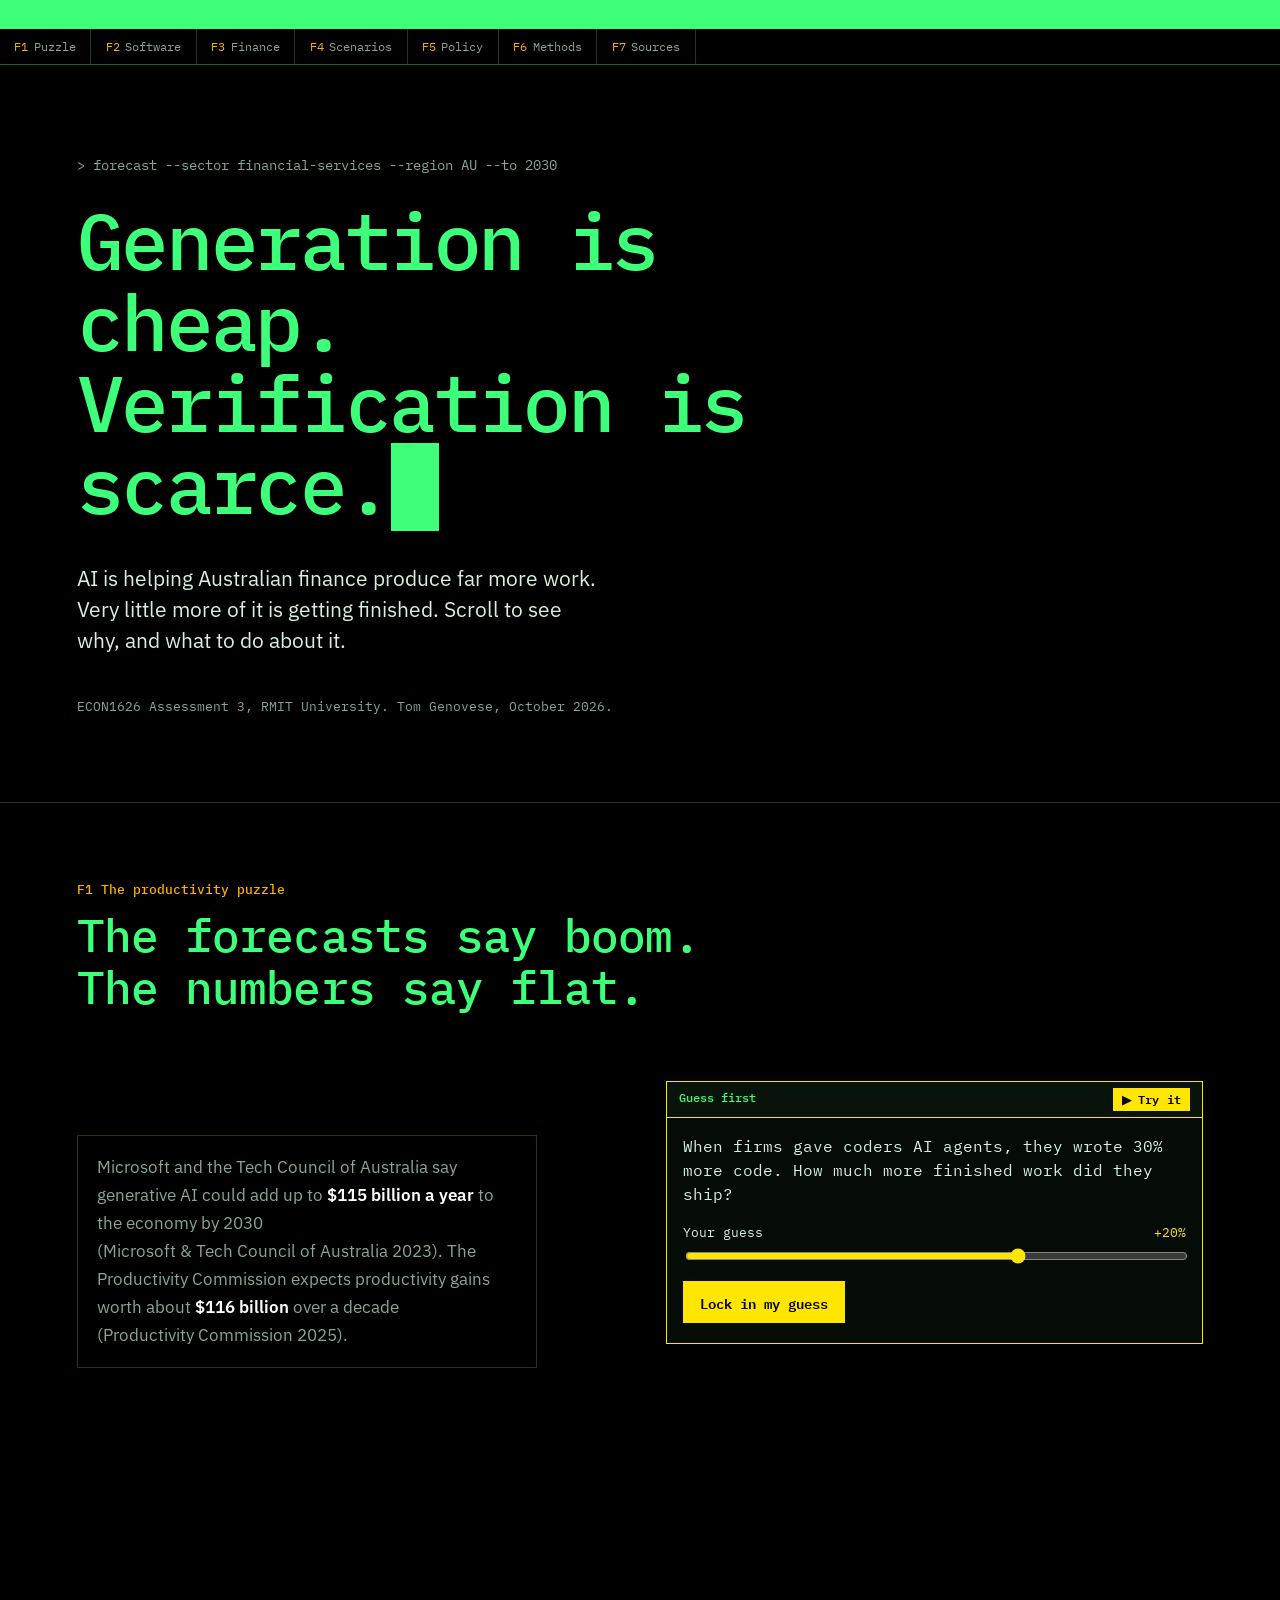
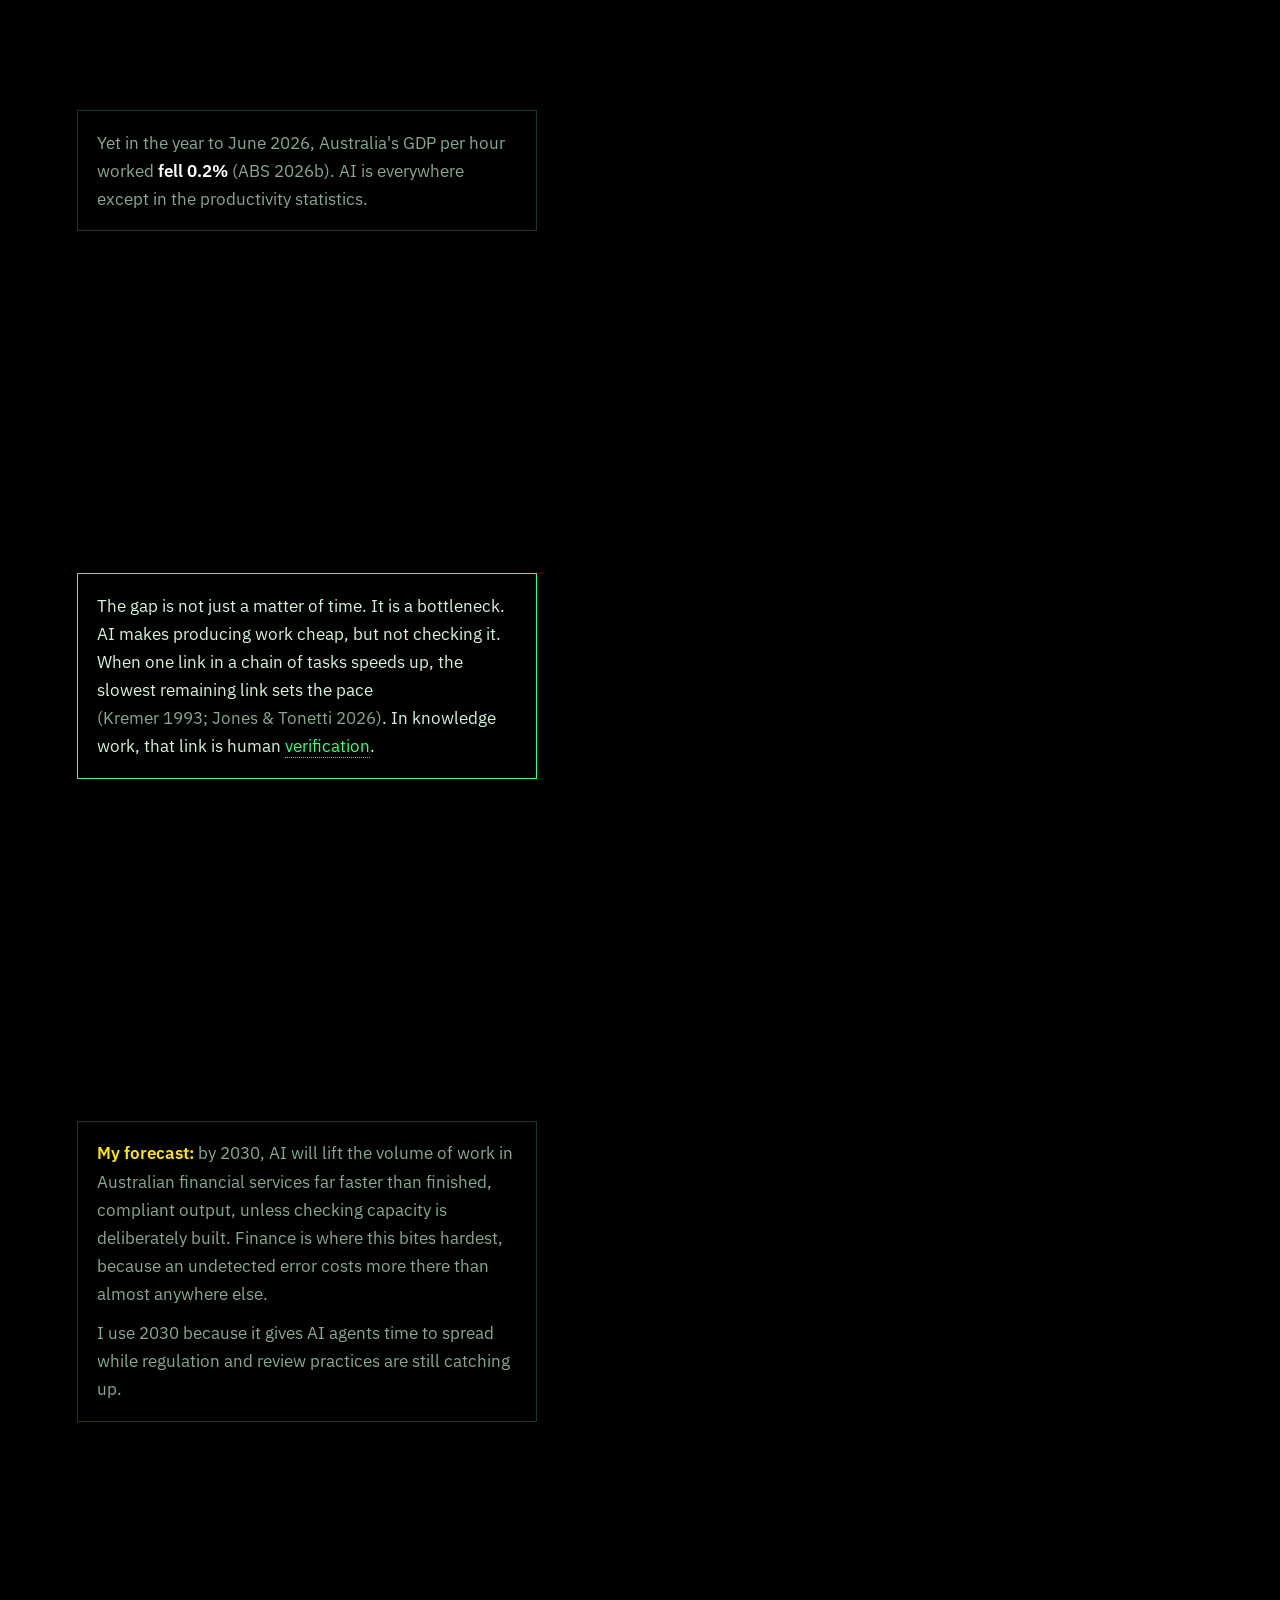
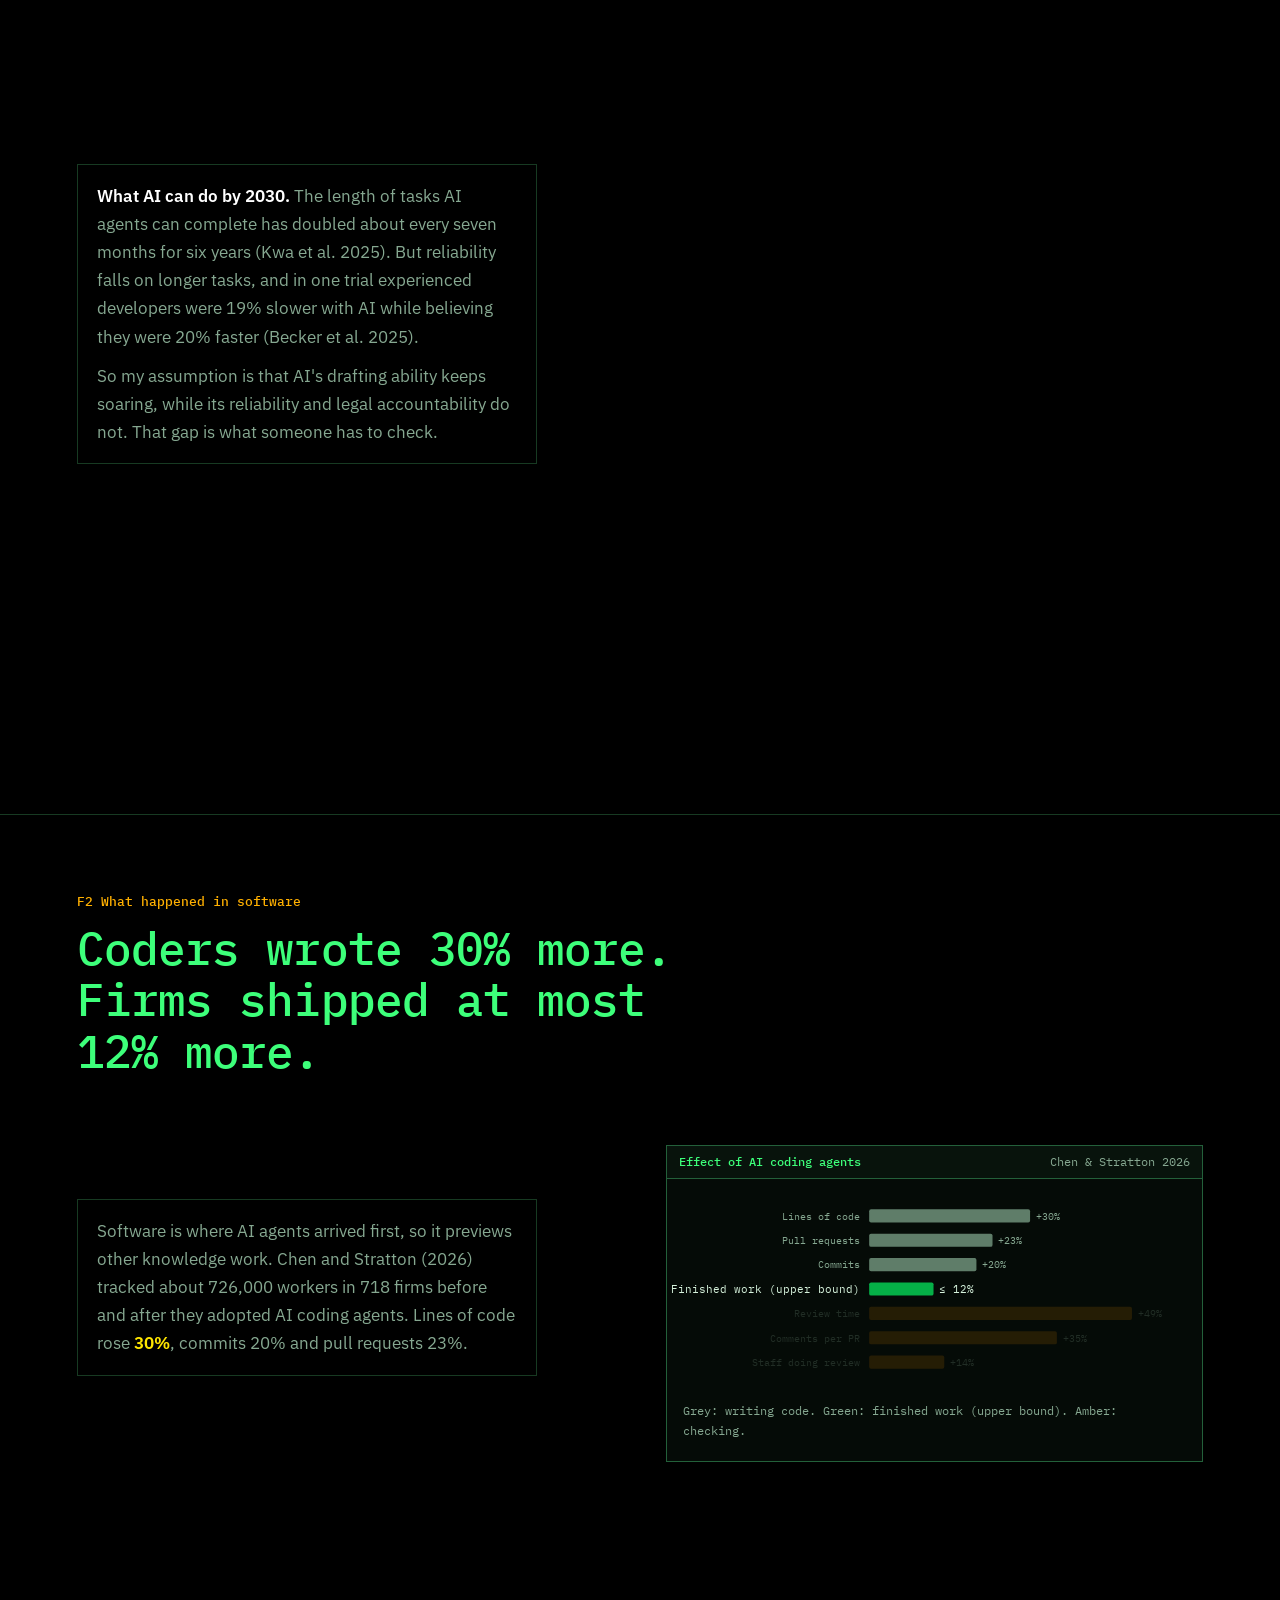
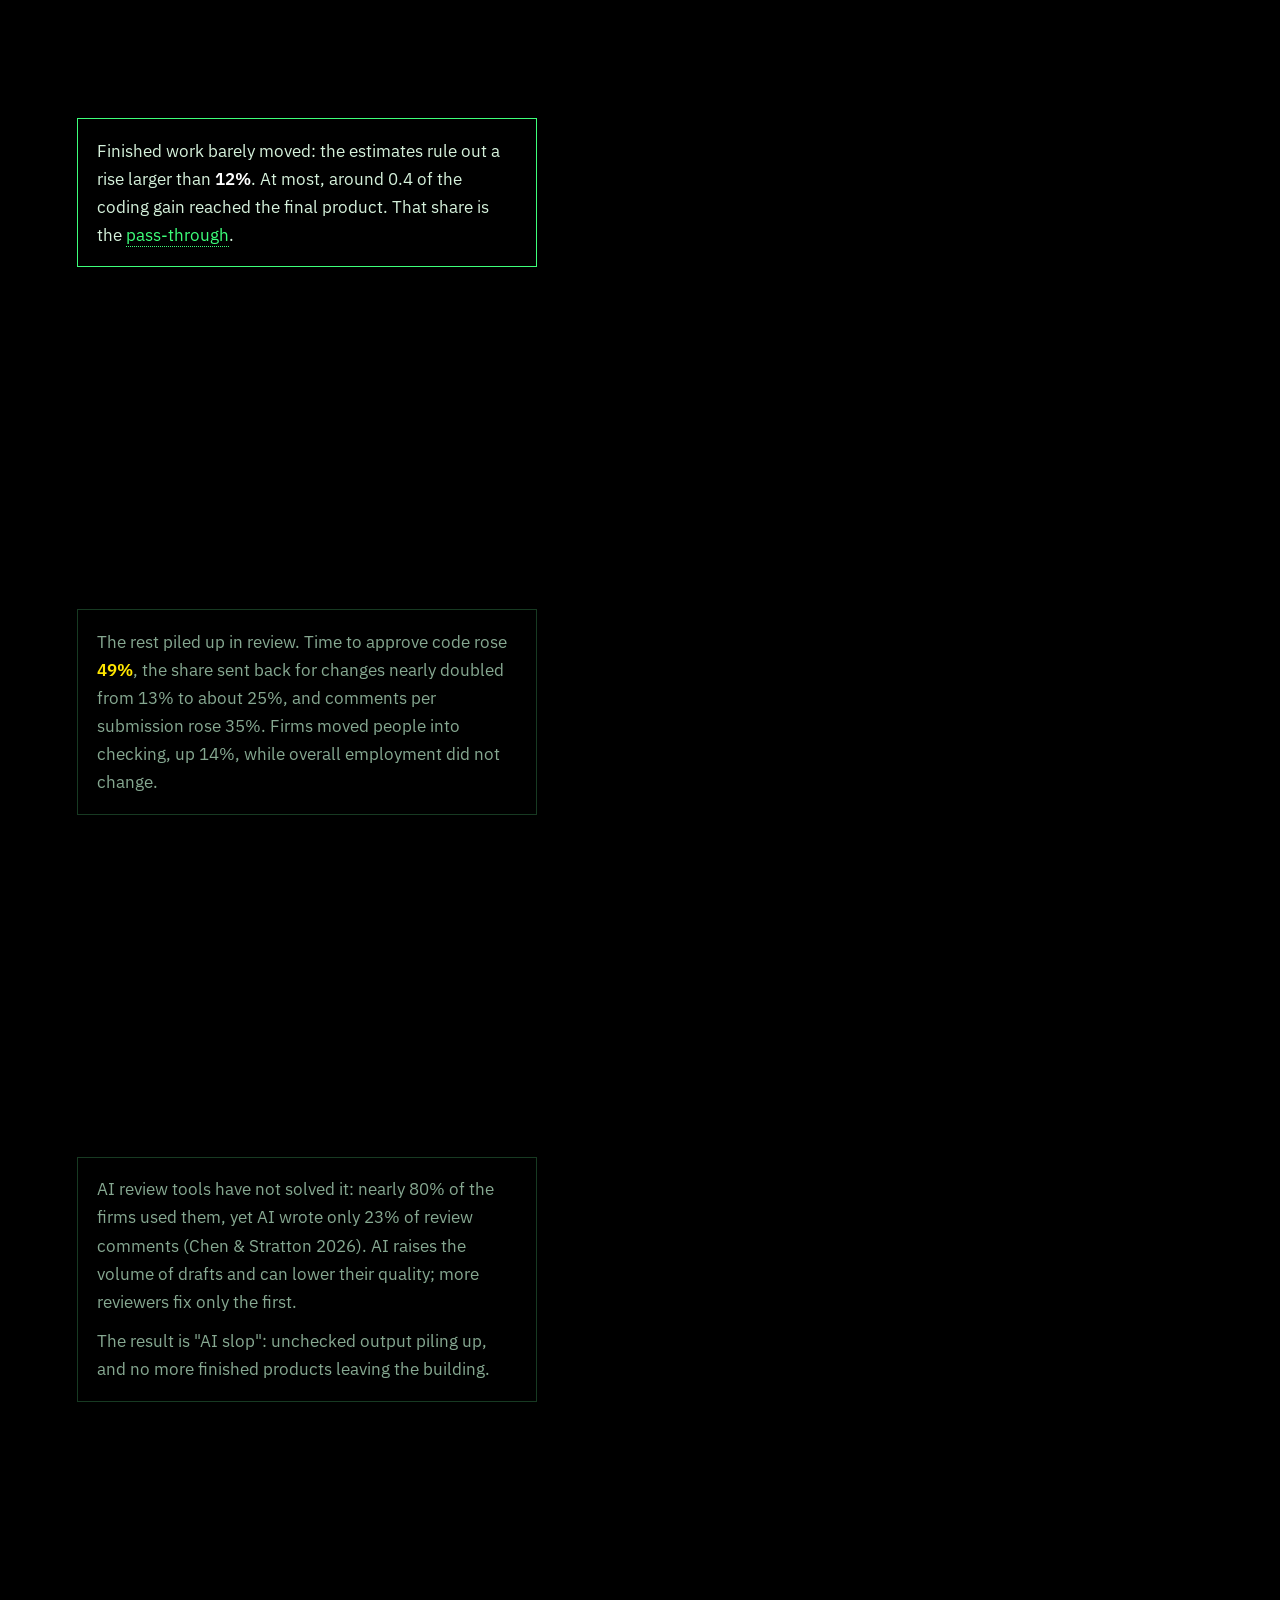
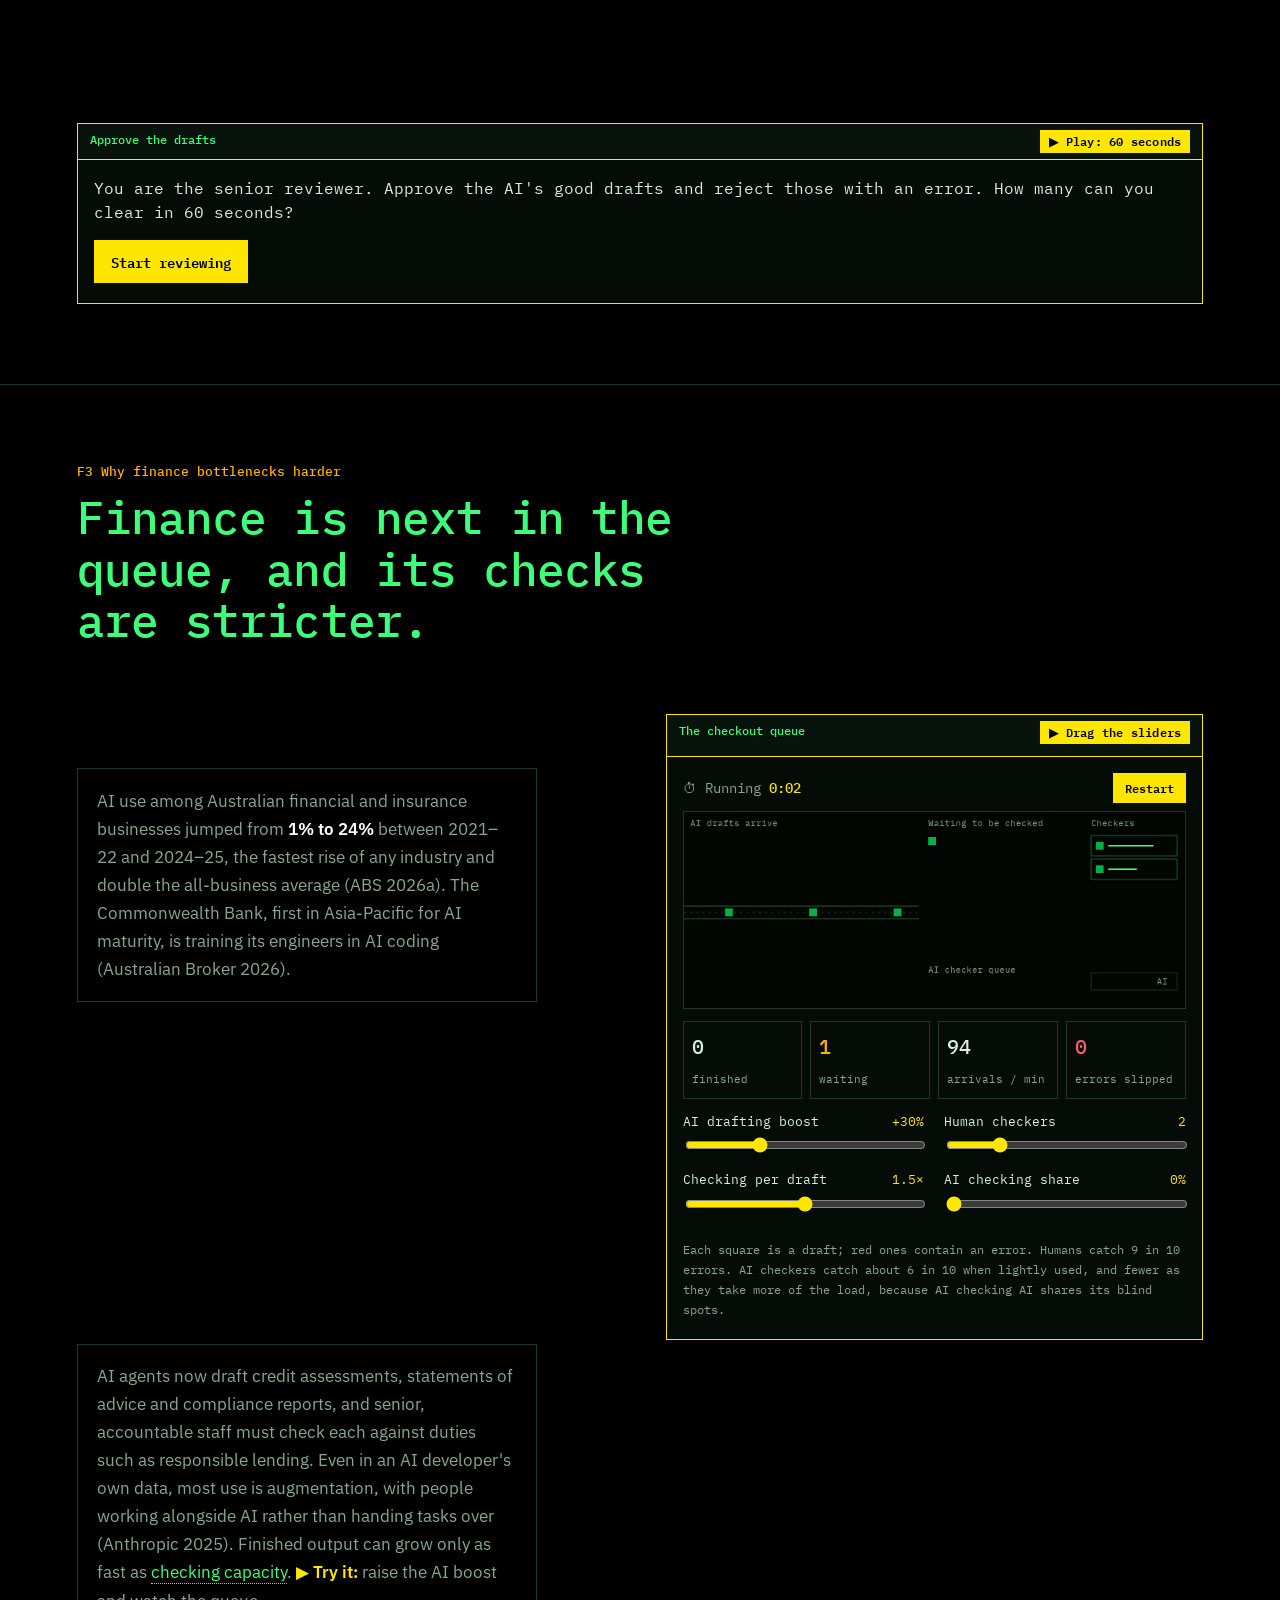
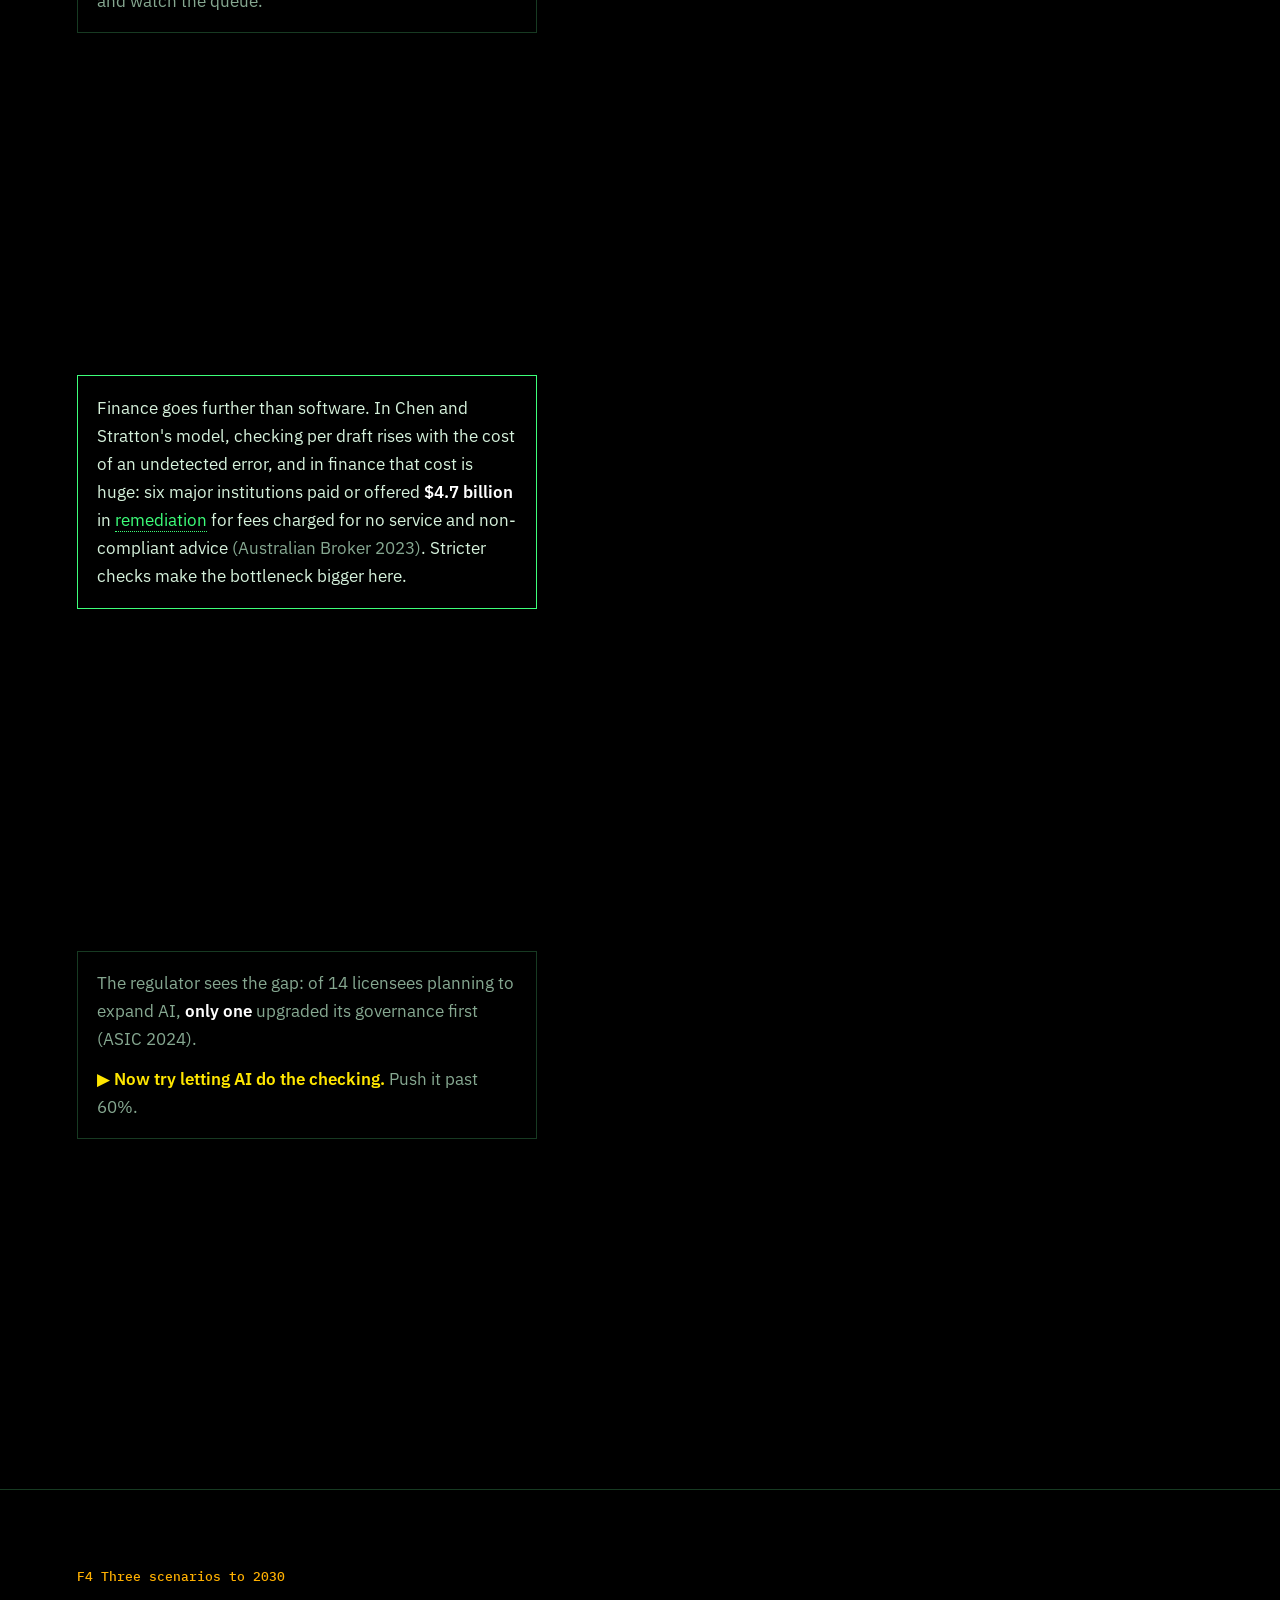
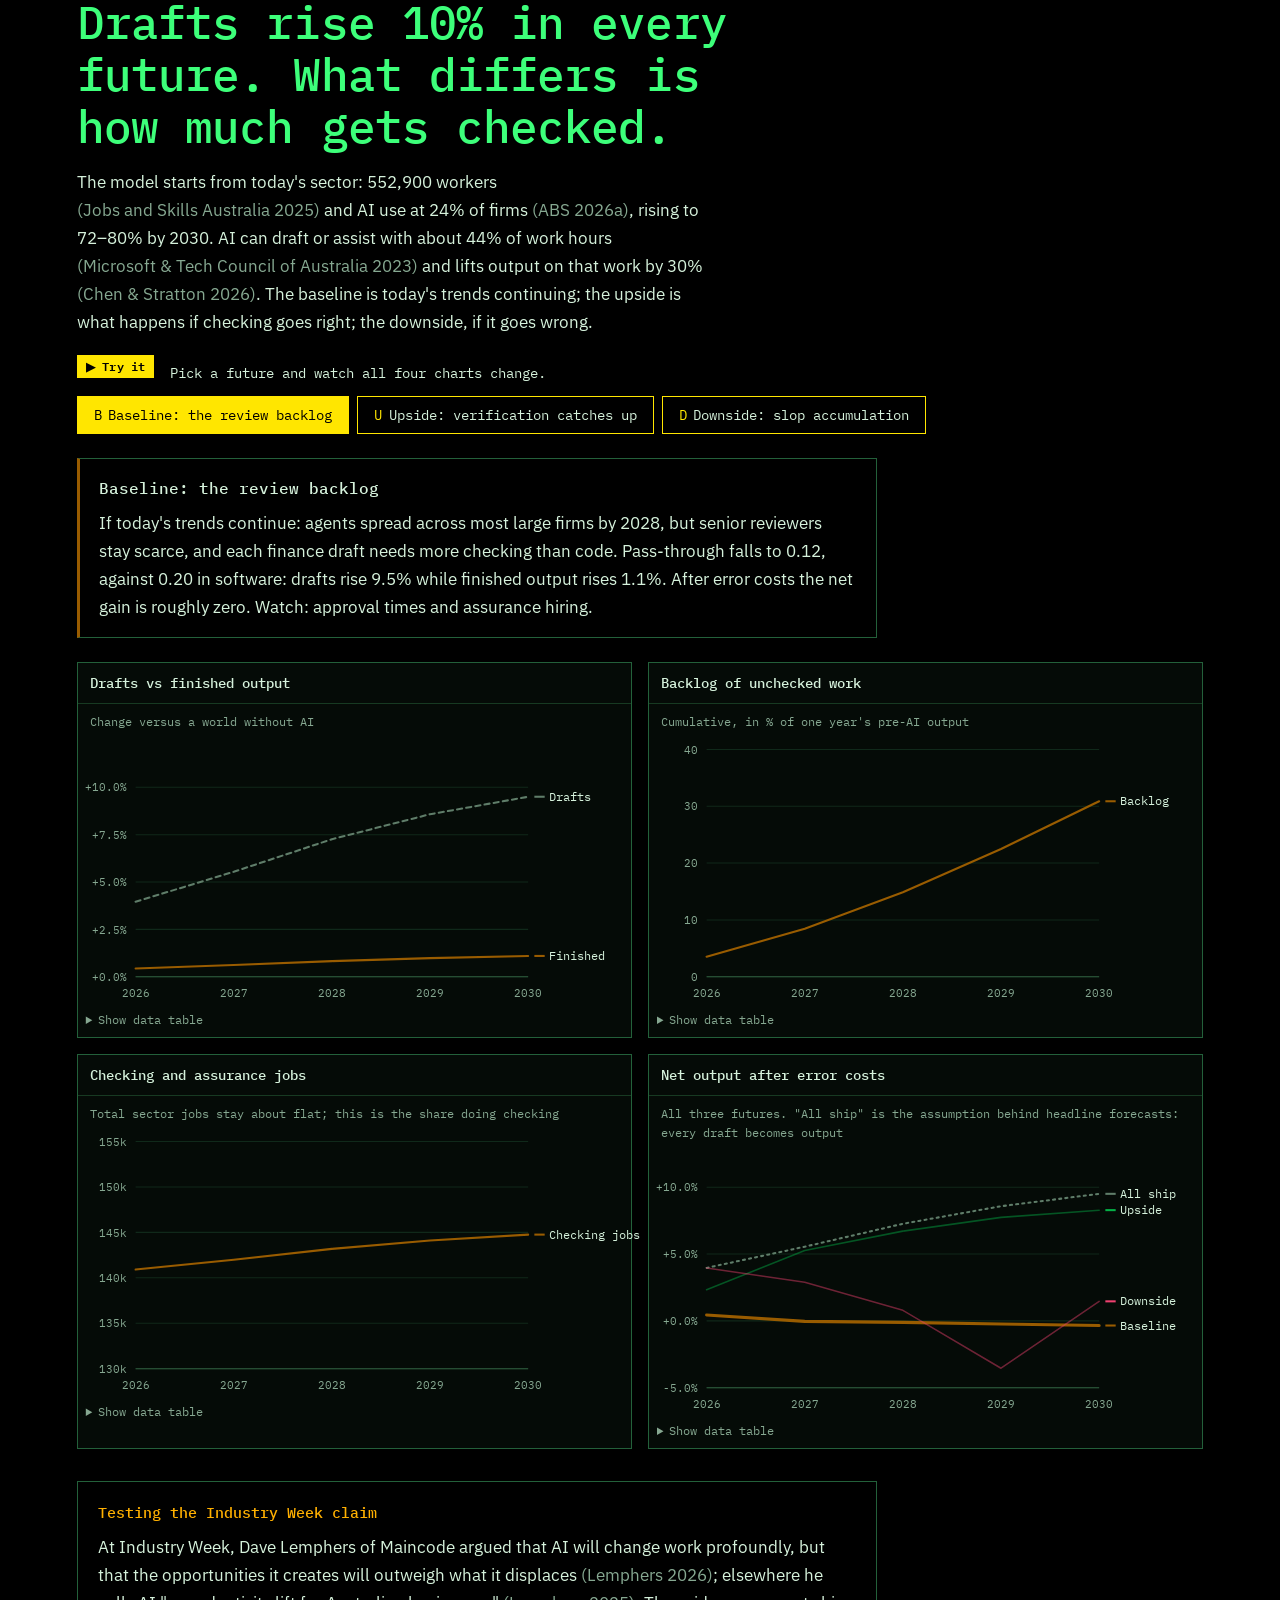
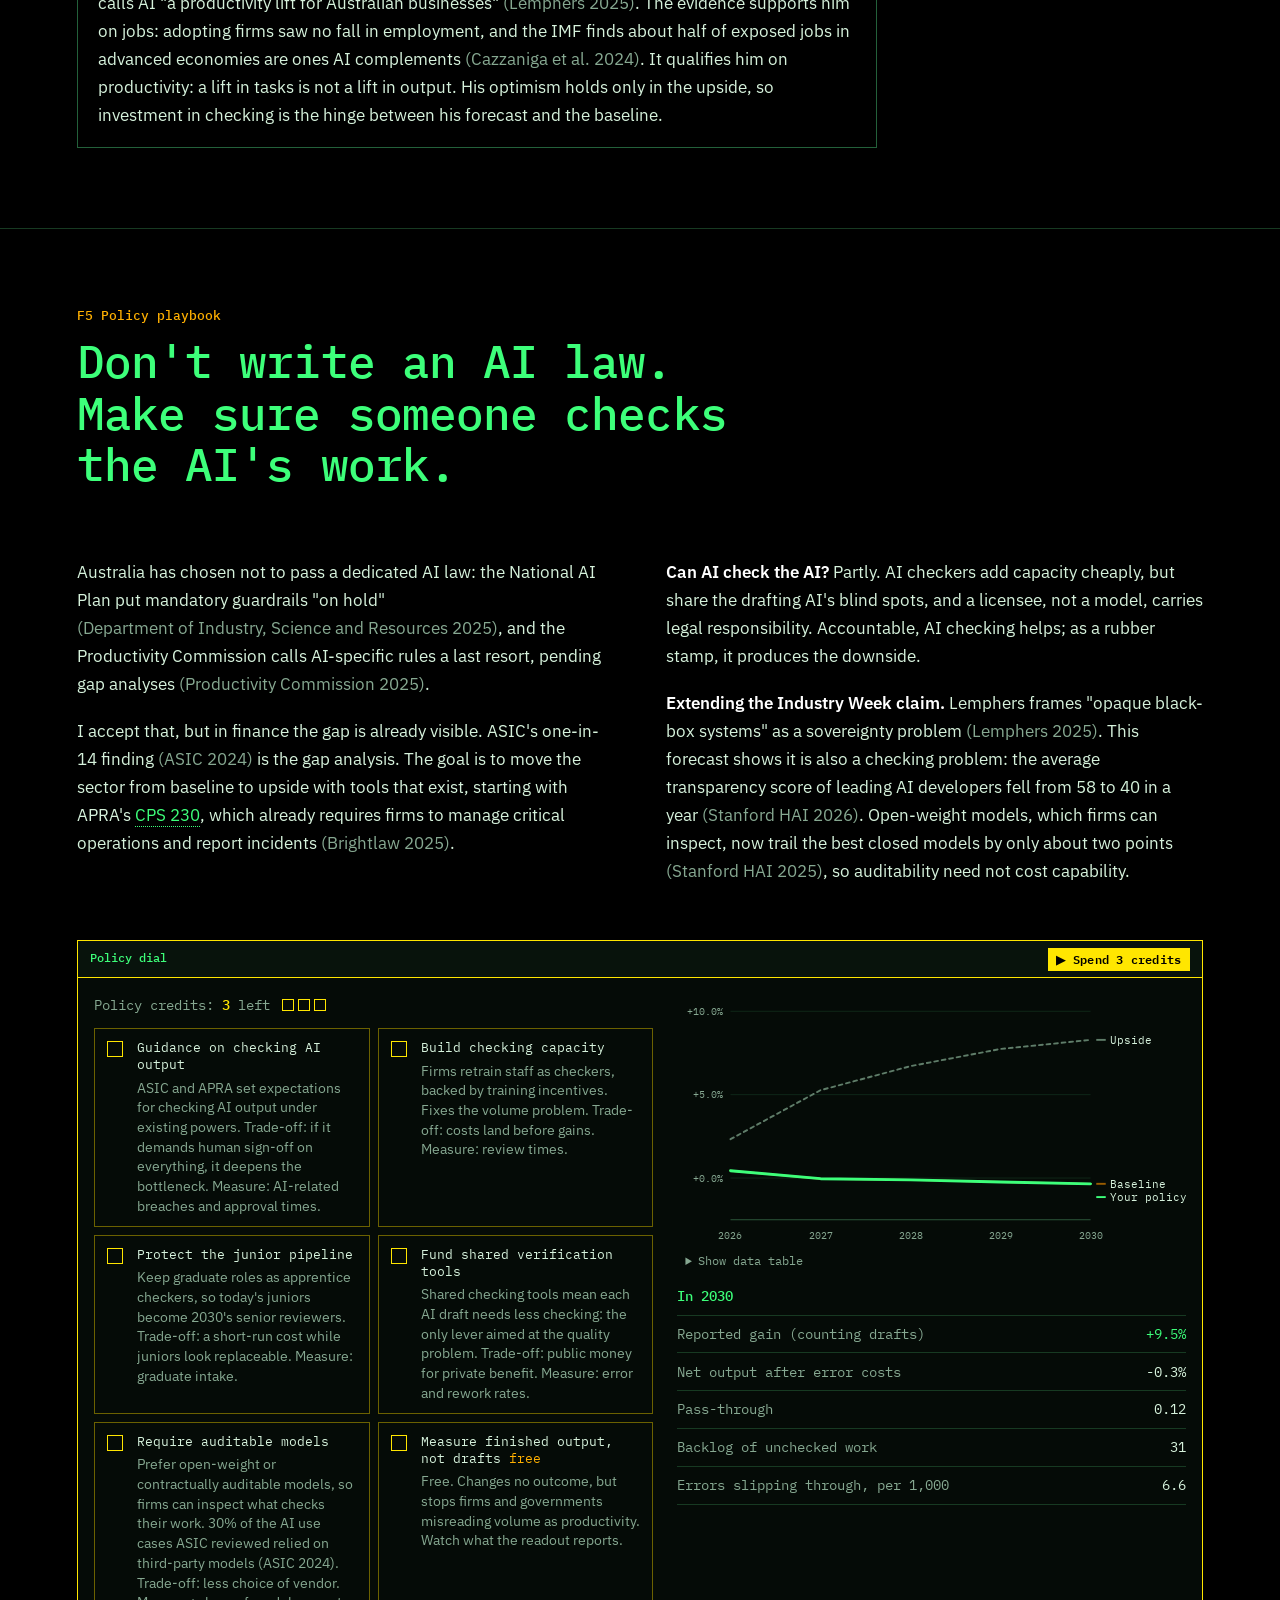
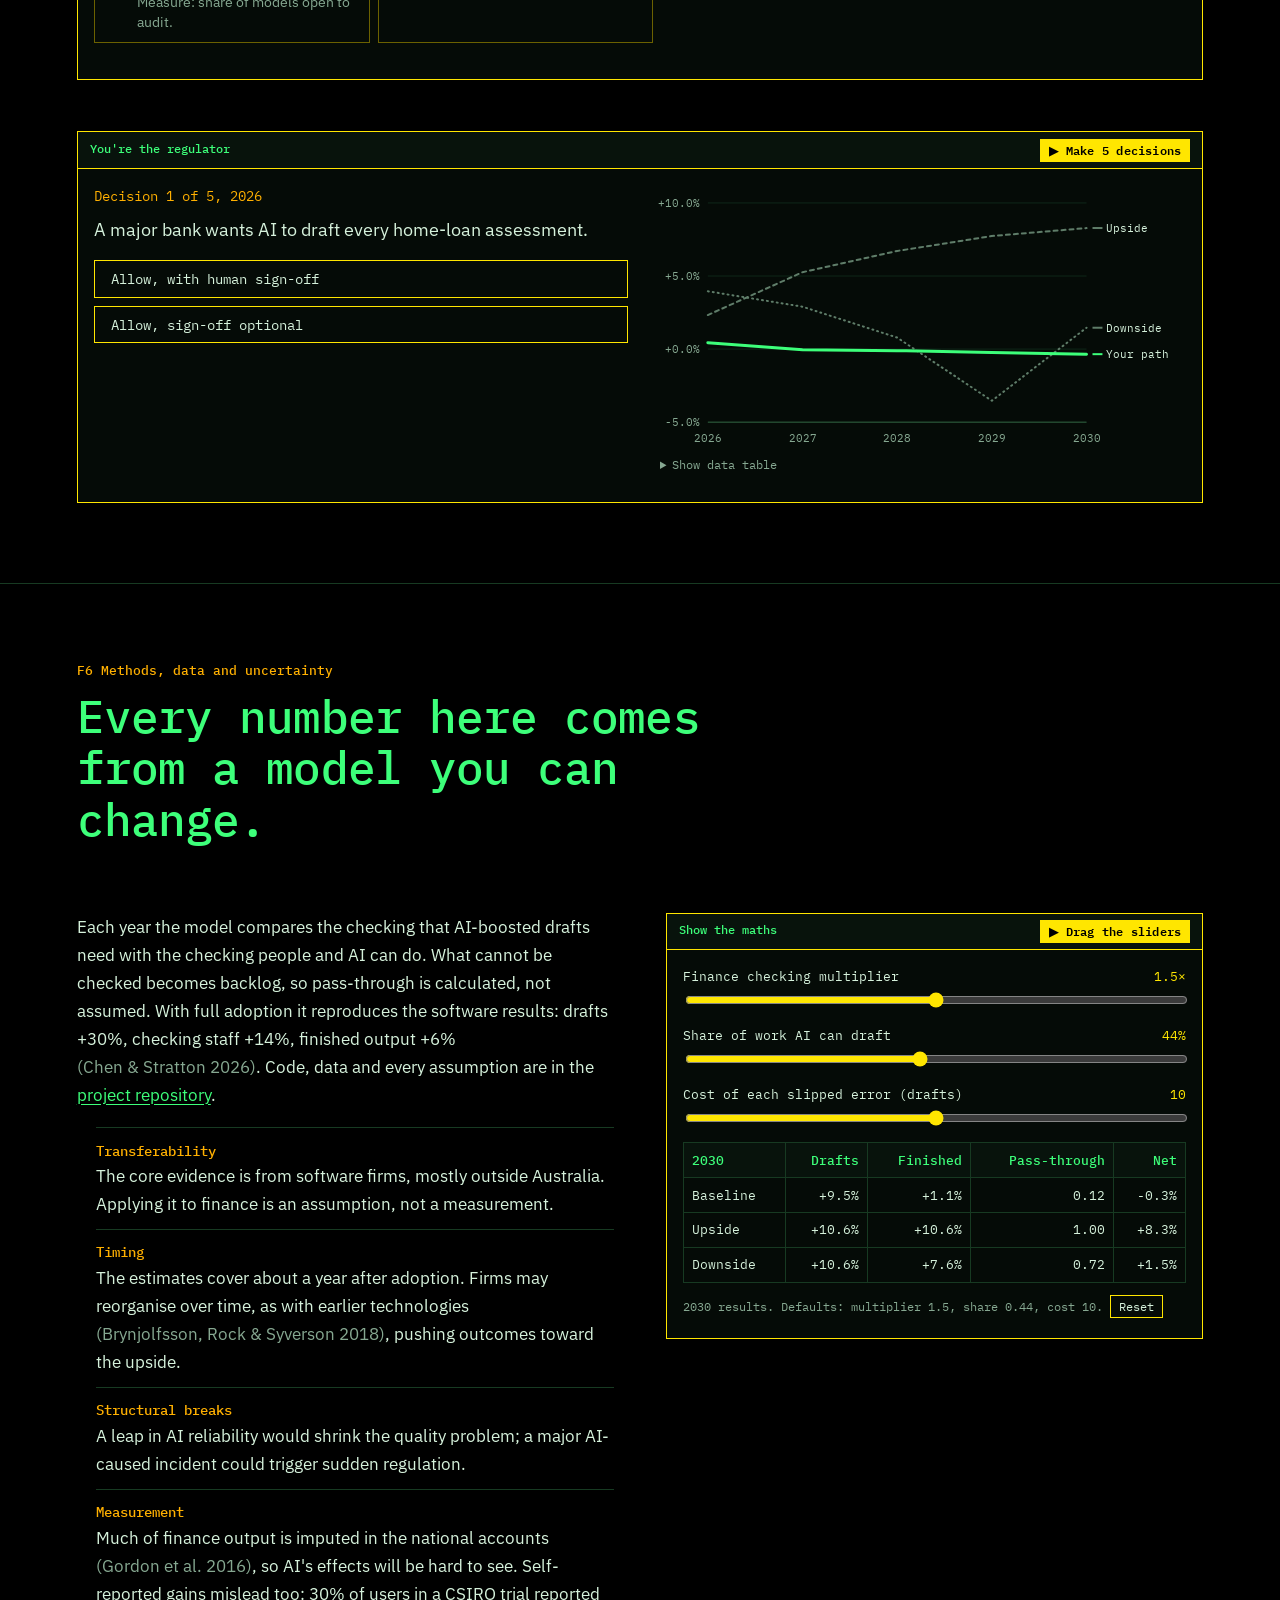
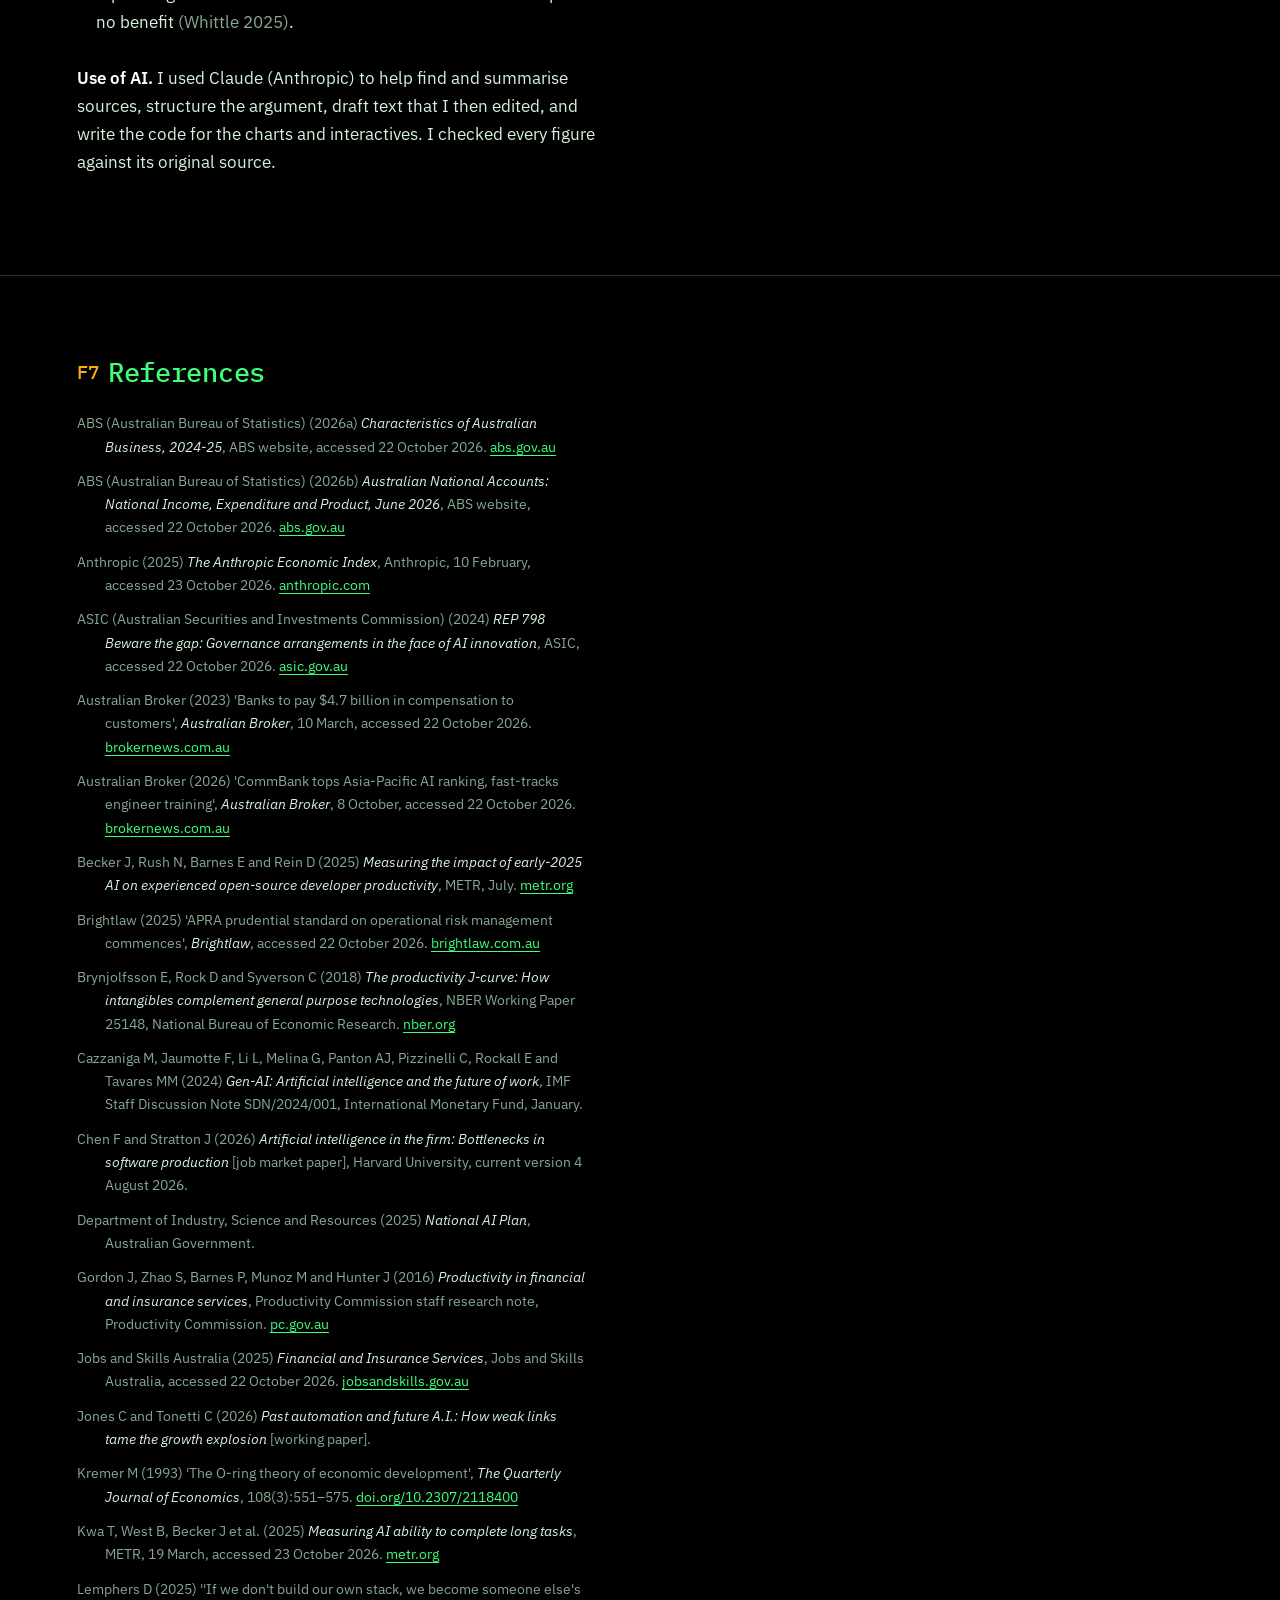
==== forecast.html @ 5b6ad63e "Make interactives obvious: reserved hi-vis yellow, shiny try-it tags, glowing panels, queue clock an" ====
<!doctype html>
<html lang="en-AU">
<head>
<meta charset="utf-8">
<meta name="viewport" content="width=device-width, initial-scale=1">
<title>Generation is cheap, verification is scarce</title>
<meta name="description" content="An interactive forecast of how AI will reshape Australian financial services to 2030: why human checking, not AI generation, becomes the bottleneck.">
<link rel="preconnect" href="https://fonts.googleapis.com">
<link rel="preconnect" href="https://fonts.gstatic.com" crossorigin>
<link href="https://fonts.googleapis.com/css2?family=IBM+Plex+Mono:wght@400;500;600&family=IBM+Plex+Sans:ital,wght@0,400;0,600;1,400&display=swap" rel="stylesheet">
<link rel="stylesheet" href="assets/style.css">
</head>
<body>

<div class="boot" id="boot" aria-hidden="true"></div>

<header class="chrome">
  <div class="ticker" aria-hidden="true"><div class="ticker__track" id="ticker-track"></div></div>
  <nav class="fkeys" aria-label="Sections">
    <a href="#thesis"><span>F1</span>Puzzle</a>
    <a href="#software"><span>F2</span>Software</a>
    <a href="#finance"><span>F3</span>Finance</a>
    <a href="#scenarios"><span>F4</span>Scenarios</a>
    <a href="#policy"><span>F5</span>Policy</a>
    <a href="#methods"><span>F6</span>Methods</a>
    <a href="#references"><span>F7</span>Sources</a>
  </nav>
</header>

<main>

<section class="hero" id="top" data-ticker="AUSTRALIAN FINANCIAL SERVICES | FORECAST HORIZON 2030 | 552,900 WORKERS | AI USE IN FINANCE ▲ 1% → 24%">
  <p class="hero__prompt">&gt; forecast --sector financial-services --region AU --to 2030</p>
  <h1>Generation is cheap. Verification is scarce.<span class="cursor"></span></h1>
  <p class="hero__dek">AI is helping Australian finance produce far more work. Very little more of it is getting finished. Scroll to see why, and what to do about it.</p>
  <p class="hero__meta">ECON1626 Assessment 3, RMIT University. Tom Genovese, October 2026.</p>
</section>

<!-- F1 ============================================================ -->
<section class="section section--steps" id="thesis" data-ticker="AI GDP FORECAST ▲ $115BN/YR BY 2030 | PRODUCTIVITY COMMISSION ▲ $116BN OVER A DECADE | GDP PER HOUR WORKED ▼ 0.2% | THE GAP IS THE STORY">
  <h2 class="claim"><span class="fk">F1 The productivity puzzle</span>The forecasts say boom. The numbers say flat.</h2>

  <div class="panel-wrap">
    <div class="panel">
      <div class="panel__bar"><b>Guess first</b><span class="tag-play">▶ Try it</span></div>
      <div class="panel__body guess" id="guess">
        <p class="guess__q">When firms gave coders AI agents, they wrote 30% more code. How much more finished work did they ship?</p>
        <div class="ctrl">
          <label for="guess-in">Your guess</label><output id="guess-out">+20%</output>
          <input type="range" id="guess-in" min="0" max="30" step="1" value="20">
        </div>
        <button class="btn btn--go" id="guess-go">Lock in my guess</button>
        <div id="guess-result" hidden>
          <div class="guess__bars">
            <div class="gbar"><span>Code written</span><div class="track"><div class="fill" data-w="100" style="background:#5f7d69"></div></div><span class="val">+30%</span></div>
            <div class="gbar"><span>Your guess</span><div class="track"><div class="fill" id="gbar-you" style="background:var(--s-amber)"></div></div><span class="val" id="gval-you"></span></div>
            <div class="gbar"><span>Actually shipped</span><div class="track"><div class="fill" data-w="40" style="background:var(--s-green)"></div></div><span class="val">≤ +12%</span></div>
          </div>
          <p class="guess__msg" id="guess-msg"></p>
        </div>
      </div>
    </div>
  </div>

  <div class="steps">
    <div class="step"><p>Microsoft and the Tech Council of Australia say generative AI could add up to <strong>$115 billion a year</strong> to the economy by 2030 <span class="cite">(Microsoft &amp; Tech Council of Australia 2023)</span>. The Productivity Commission expects productivity gains worth about <strong>$116 billion</strong> over a decade <span class="cite">(Productivity Commission 2025)</span>.</p></div>
    <div class="step"><p>Yet in the year to June 2026, Australia's GDP per hour worked <strong>fell 0.2%</strong> <span class="cite">(ABS 2026b)</span>. AI is everywhere except in the productivity statistics.</p></div>
    <div class="step"><p>The gap is not just a matter of time. It is a bottleneck. AI makes producing work cheap, but not checking it. When one link in a chain of tasks speeds up, the slowest remaining link sets the pace <span class="cite">(Kremer 1993; Jones &amp; Tonetti 2026)</span>. In knowledge work, that link is human <a class="term" tabindex="0" data-def="Checking AI-made work before it is used: reviewing code, approving a loan assessment, signing off advice.">verification</a>.</p></div>
    <div class="step"><p><strong>My forecast:</strong> by 2030, AI will lift the volume of work in Australian financial services far faster than finished, compliant output, unless checking capacity is deliberately built. Finance is where this bites hardest, because an undetected error costs more there than almost anywhere else.</p><p>I use 2030 because it gives AI agents time to spread while regulation and review practices are still catching up.</p></div>
    <div class="step"><p><strong>What AI can do by 2030.</strong> The length of tasks AI agents can complete has doubled about every seven months for six years <span class="cite">(Kwa et al. 2025)</span>. But reliability falls on longer tasks, and in one trial experienced developers were 19% slower with AI while believing they were 20% faster <span class="cite">(Becker et al. 2025)</span>.</p><p>So my assumption is that AI's drafting ability keeps soaring, while its reliability and legal accountability do not. That gap is what someone has to check.</p></div>
  </div>
</section>

<!-- F2 ============================================================ -->
<section class="section section--steps" id="software" data-ticker="LINES OF CODE ▲ +30% | PULL REQUESTS ▲ +23% | FINISHED WORK ▬ ≤ +12% | REVIEW TIME ▲ +49% | CHANGES REQUESTED ▲ 13% → 25%">
  <h2 class="claim"><span class="fk">F2 What happened in software</span>Coders wrote 30% more. Firms shipped at most 12% more.</h2>

  <div class="panel-wrap">
    <div class="panel">
      <div class="panel__bar"><b>Effect of AI coding agents</b><span>Chen &amp; Stratton 2026</span></div>
      <div class="panel__body">
        <div class="chart" id="chart-harvard"></div>
        <p class="panel__note">Grey: writing code. Green: finished work (upper bound). Amber: checking.</p>
      </div>
    </div>
  </div>

  <div class="steps">
    <div class="step" data-hl="write"><p>Software is where AI agents arrived first, so it previews other knowledge work. Chen and Stratton (2026) tracked about 726,000 workers in 718 firms before and after they adopted AI coding agents. Lines of code rose <strong>30%</strong>, commits 20% and pull requests 23%.</p></div>
    <div class="step" data-hl="ship"><p>Finished work barely moved: the estimates rule out a rise larger than <strong>12%</strong>. At most, around 0.4 of the coding gain reached the final product. That share is the <a class="term" tabindex="0" data-def="The share of AI's extra work that actually becomes finished product. 1 means all of it gets through; 0 means none does.">pass-through</a>.</p></div>
    <div class="step" data-hl="review"><p>The rest piled up in review. Time to approve code rose <strong>49%</strong>, the share sent back for changes nearly doubled from 13% to about 25%, and comments per submission rose 35%. Firms moved people into checking, up 14%, while overall employment did not change.</p></div>
    <div class="step" data-hl="all"><p>AI review tools have not solved it: nearly 80% of the firms used them, yet AI wrote only 23% of review comments <span class="cite">(Chen &amp; Stratton 2026)</span>. AI raises the volume of drafts and can lower their quality; more reviewers fix only the first.</p><p>The result is "AI slop": unchecked output piling up, and no more finished products leaving the building.</p></div>
  </div>

  <div class="panel" style="grid-column:1/-1;position:static">
    <div class="panel__bar"><b>Approve the drafts</b><span class="tag-play">▶ Play: 60 seconds</span></div>
    <div class="panel__body game" id="game">
      <div class="game__start" id="game-start">
        <p class="guess__q">You are the senior reviewer. Approve the AI's good drafts and reject those with an error. How many can you clear in 60 seconds?</p>
        <button class="btn btn--go" id="game-go">Start reviewing</button>
      </div>
      <div class="game__play" id="game-play" hidden>
        <div class="game__hud">
          <span>Time <b id="g-time">60</b>s</span><span>Waiting <b id="g-wait" class="warn">0</b></span><span>Approved <b id="g-ok">0</b></span><span>Rejected <b id="g-no">0</b></span>
          <button class="btn" id="game-skip" style="padding:0.2rem 0.6rem;font-size:0.75rem">Skip</button>
        </div>
        <div class="game__timer"><div id="g-bar"></div></div>
        <div class="game__banner" id="g-banner" hidden>&gt; AI AGENTS NOW DEPLOYED IN FINANCE</div>
        <div class="game__row">
          <div class="draft" id="g-draft" aria-live="polite"></div>
          <div class="game__pile" id="g-pile" aria-hidden="true"></div>
        </div>
        <div class="game__btns">
          <button class="btn btn--go" id="g-approve"><span class="key" style="color:#000">A</span>Approve</button>
          <button class="btn" id="g-reject"><span class="key">R</span>Reject</button>
        </div>
      </div>
      <div class="game__end" id="game-end" hidden></div>
    </div>
  </div>
</section>

<!-- F3 ============================================================ -->
<section class="section section--steps" id="finance" data-ticker="FINANCE AI USE ▲ 1% → 24% | ALL BUSINESSES 12% | ASIC: 1 OF 14 UPGRADED GOVERNANCE FIRST | REMEDIATION PAID $4.7BN | THIRD-PARTY MODELS 30%">
  <h2 class="claim"><span class="fk">F3 Why finance bottlenecks harder</span>Finance is next in the queue, and its checks are stricter.</h2>

  <div class="panel-wrap">
    <div class="panel">
      <div class="panel__bar"><b id="fin-title">Businesses using AI, 2024–25</b><span id="fin-src">ABS</span></div>
      <div class="panel__body">
        <div class="panel-view is-on" data-view="adoption">
          <div class="chart" id="chart-adoption"></div>
          <p class="panel__note">Finance rose from 1% in 2021–22, the fastest increase of any industry. Dashed: all-business average.</p>
        </div>
        <div class="panel-view queue" data-view="queue">
          <div class="queue__clock"><span>⏱ Running <b id="q-clock">0:00</b></span><button class="btn btn--go btn--sm" id="q-restart">Restart</button></div>
          <canvas id="queue-canvas" width="640" height="250" aria-label="Animated checkout queue: AI drafts arrive on a belt and wait for checkers"></canvas>
          <div class="queue__stats">
            <div class="stat"><b id="q-done">0</b><span>finished</span></div>
            <div class="stat warn"><b id="q-wait">0</b><span>waiting</span></div>
            <div class="stat"><b id="q-rate">0</b><span>arrivals / min</span></div>
            <div class="stat bad"><b id="q-slip">0</b><span>errors slipped</span></div>
          </div>
          <div class="alert" id="q-alert" role="status">⚠ ASIC ENFORCEMENT ACTION: errors are reaching customers</div>
          <div class="queue__ctrls">
            <div class="ctrl"><label for="q-speed">AI drafting boost</label><output id="q-speed-o"></output><input type="range" id="q-speed" min="0" max="100" step="5"></div>
            <div class="ctrl"><label for="q-checkers">Human checkers</label><output id="q-checkers-o"></output><input type="range" id="q-checkers" min="1" max="6" step="1"></div>
            <div class="ctrl"><label for="q-strict">Checking per draft</label><output id="q-strict-o"></output><input type="range" id="q-strict" min="100" max="200" step="10"></div>
            <div class="ctrl"><label for="q-ai">AI checking share</label><output id="q-ai-o"></output><input type="range" id="q-ai" min="0" max="80" step="5"></div>
          </div>
          <p class="panel__note">Each square is a draft; red ones contain an error. Humans catch 9 in 10 errors. AI checkers catch about 6 in 10 when lightly used, and fewer as they take more of the load, because AI checking AI shares its blind spots.</p>
        </div>
      </div>
    </div>
  </div>

  <div class="steps">
    <div class="step" data-view="adoption"><p>AI use among Australian financial and insurance businesses jumped from <strong>1% to 24%</strong> between 2021–22 and 2024–25, the fastest rise of any industry and double the all-business average <span class="cite">(ABS 2026a)</span>. The Commonwealth Bank, first in Asia-Pacific for AI maturity, is training its engineers in AI coding <span class="cite">(Australian Broker 2026)</span>.</p></div>
    <div class="step" data-view="queue" data-preset="software"><p>AI agents now draft credit assessments, statements of advice and compliance reports, and senior, accountable staff must check each against duties such as responsible lending. Even in an AI developer's own data, most use is augmentation, with people working alongside AI rather than handing tasks over <span class="cite">(Anthropic 2025)</span>. Finished output can grow only as fast as <a class="term" tabindex="0" data-def="How much checking people (and AI checkers) can do. When drafts outrun it, a backlog forms.">checking capacity</a>. <strong class="try">▶ Try it:</strong> raise the AI boost and watch the queue.</p></div>
    <div class="step" data-view="queue" data-preset="finance"><p>Finance goes further than software. In Chen and Stratton's model, checking per draft rises with the cost of an undetected error, and in finance that cost is huge: six major institutions paid or offered <strong>$4.7 billion</strong> in <a class="term" tabindex="0" data-def="Paying customers back after a firm gets something wrong, such as charging fees for advice it never gave.">remediation</a> for fees charged for no service and non-compliant advice <span class="cite">(Australian Broker 2023)</span>. Stricter checks make the bottleneck bigger here.</p></div>
    <div class="step" data-view="queue" data-preset="aicheck"><p>The regulator sees the gap: of 14 licensees planning to expand AI, <strong>only one</strong> upgraded its governance first <span class="cite">(ASIC 2024)</span>. </p><p><strong class="try">▶ Now try letting AI do the checking.</strong> Push it past 60%.</p></div>
  </div>
</section>

<!-- F4 ============================================================ -->
<section class="section section--wide" id="scenarios" data-ticker="DRAFTS ▲ ~10% BY 2030 IN EVERY SCENARIO | WHAT DIFFERS IS HOW MUCH GETS CHECKED | BASELINE PASS-THROUGH 0.12 | SOFTWARE 0.20">
  <h2 class="claim"><span class="fk">F4 Three scenarios to 2030</span>Drafts rise 10% in every future. What differs is how much gets checked.</h2>
  <div class="prose"><p>The model starts from today's sector: 552,900 workers <span class="cite">(Jobs and Skills Australia 2025)</span> and AI use at 24% of firms <span class="cite">(ABS 2026a)</span>, rising to 72–80% by 2030. AI can draft or assist with about 44% of work hours <span class="cite">(Microsoft &amp; Tech Council of Australia 2023)</span> and lifts output on that work by 30% <span class="cite">(Chen &amp; Stratton 2026)</span>. The baseline is today's trends continuing; the upside is what happens if checking goes right; the downside, if it goes wrong.</p></div>

  <p class="hint"><span class="tag-play">▶ Try it</span> Pick a future and watch all four charts change.</p>
  <div class="switcher" role="group" aria-label="Choose a scenario">
    <button class="btn" data-scenario="baseline" aria-pressed="true"><span class="key">B</span>Baseline: the review backlog</button>
    <button class="btn" data-scenario="upside" aria-pressed="false"><span class="key">U</span>Upside: verification catches up</button>
    <button class="btn" data-scenario="downside" aria-pressed="false"><span class="key">D</span>Downside: slop accumulation</button>
  </div>
  <div class="scenario-card" id="scenario-card" aria-live="polite"></div>

  <div class="dash">
    <div class="chart-card"><h3>Drafts vs finished output</h3><p class="sub">Change versus a world without AI</p><div class="chart" id="chart-drafts"></div></div>
    <div class="chart-card"><h3>Backlog of unchecked work</h3><p class="sub">Cumulative, in % of one year's pre-AI output</p><div class="chart" id="chart-backlog"></div></div>
    <div class="chart-card"><h3>Checking and assurance jobs</h3><p class="sub">Total sector jobs stay about flat; this is the share doing checking</p><div class="chart" id="chart-jobs"></div></div>
    <div class="chart-card"><h3>Net output after error costs</h3><p class="sub">All three futures. "All ship" is the assumption behind headline forecasts: every draft becomes output</p><div class="chart" id="chart-net"></div></div>
  </div>

  <div class="callout">
    <h3>Testing the Industry Week claim</h3>
    <p>At Industry Week, Dave Lemphers of Maincode argued that AI will change work profoundly, but that the opportunities it creates will outweigh what it displaces <span class="cite">(Lemphers 2026)</span>; elsewhere he calls AI "a productivity lift for Australian businesses" <span class="cite">(Lemphers 2025)</span>. The evidence supports him on jobs: adopting firms saw no fall in employment, and the IMF finds about half of exposed jobs in advanced economies are ones AI complements <span class="cite">(Cazzaniga et al. 2024)</span>. It qualifies him on productivity: a lift in tasks is not a lift in output. His optimism holds only in the upside, so investment in checking is the hinge between his forecast and the baseline.</p>
  </div>
</section>

<!-- F5 ============================================================ -->
<section class="section section--policy" id="policy" data-ticker="NATIONAL AI PLAN: GUARDRAILS ON HOLD | PRODUCTIVITY COMMISSION: AI LAW A LAST RESORT | APRA CPS 230 IN FORCE JULY 2025 | ASIC: 1 OF 14 UPGRADED GOVERNANCE FIRST">
  <h2 class="claim"><span class="fk">F5 Policy playbook</span>Don't write an AI law. Make sure someone checks the AI's work.</h2>

  <div class="prose">
    <p>Australia has chosen not to pass a dedicated AI law: the National AI Plan put mandatory guardrails "on hold" <span class="cite">(Department of Industry, Science and Resources 2025)</span>, and the Productivity Commission calls AI-specific rules a last resort, pending gap analyses <span class="cite">(Productivity Commission 2025)</span>.</p>
    <p>I accept that, but in finance the gap is already visible. ASIC's one-in-14 finding <span class="cite">(ASIC 2024)</span> is the gap analysis. The goal is to move the sector from baseline to upside with tools that exist, starting with APRA's <a class="term" tabindex="0" data-def="APRA's operational risk standard, in force since July 2025. Banks, insurers and super funds must define critical operations, manage key service providers and report incidents.">CPS 230</a>, which already requires firms to manage critical operations and report incidents <span class="cite">(Brightlaw 2025)</span>.</p>
    <p><strong>Can AI check the AI?</strong> Partly. AI checkers add capacity cheaply, but share the drafting AI's blind spots, and a licensee, not a model, carries legal responsibility. Accountable, AI checking helps; as a rubber stamp, it produces the downside.</p>
    <p><strong>Extending the Industry Week claim.</strong> Lemphers frames "opaque black-box systems" as a sovereignty problem <span class="cite">(Lemphers 2025)</span>. This forecast shows it is also a checking problem: the average transparency score of leading AI developers fell from 58 to 40 in a year <span class="cite">(Stanford HAI 2026)</span>. Open-weight models, which firms can inspect, now trail the best closed models by only about two points <span class="cite">(Stanford HAI 2025)</span>, so auditability need not cost capability.</p>
  </div>

  <div class="panel dial" style="grid-column:1/-1;position:static">
    <div class="panel__bar"><b>Policy dial</b><span class="tag-play">▶ Spend 3 credits</span></div>
    <div class="panel__body dial__grid">
      <div>
        <p class="credits">Policy credits: <b id="credits-left">3</b> left <span id="credit-pips"></span></p>
        <div class="levers" id="levers"></div>
      </div>
      <div class="dial__out">
        <div class="chart" id="chart-policy"></div>
        <dl class="readout" id="policy-readout"></dl>
      </div>
    </div>
  </div>

  <div class="panel" style="grid-column:1/-1;position:static">
    <div class="panel__bar"><b>You're the regulator</b><span class="tag-play">▶ Make 5 decisions</span></div>
    <div class="panel__body reg" id="reg">
      <div class="reg__grid">
        <div>
          <p class="reg__year" id="reg-year"></p>
          <p class="reg__q" id="reg-q"></p>
          <div class="reg__opts" id="reg-opts"></div>
          <ol class="reg__log" id="reg-log"></ol>
        </div>
        <div class="reg__out" id="reg-out"></div>
      </div>
    </div>
  </div>
</section>

<!-- F6 ============================================================ -->
<section class="section" id="methods" data-ticker="METHOD: CALIBRATED SCENARIO MODEL | SOFTWARE CHECK: DRAFTS +30%, CHECKERS +14%, FINISHED +6% | CODE AND DATA IN THE REPOSITORY">
  <h2 class="claim"><span class="fk">F6 Methods, data and uncertainty</span>Every number here comes from a model you can change.</h2>
  <div class="prose">
    <p>Each year the model compares the checking that AI-boosted drafts need with the checking people and AI can do. What cannot be checked becomes backlog, so pass-through is calculated, not assumed. With full adoption it reproduces the software results: drafts +30%, checking staff +14%, finished output +6% <span class="cite">(Chen &amp; Stratton 2026)</span>. Code, data and every assumption are in the <a href="https://github.com/tomgenovese/econ1626-ai-future-forecast">project repository</a>.</p>
    <ul class="lim">
      <li><b>Transferability</b>The core evidence is from software firms, mostly outside Australia. Applying it to finance is an assumption, not a measurement.</li>
      <li><b>Timing</b>The estimates cover about a year after adoption. Firms may reorganise over time, as with earlier technologies <span class="cite">(Brynjolfsson, Rock &amp; Syverson 2018)</span>, pushing outcomes toward the upside.</li>
      <li><b>Structural breaks</b>A leap in AI reliability would shrink the quality problem; a major AI-caused incident could trigger sudden regulation.</li>
      <li><b>Measurement</b>Much of finance output is imputed in the national accounts <span class="cite">(Gordon et al. 2016)</span>, so AI's effects will be hard to see. Self-reported gains mislead too: 30% of users in a CSIRO trial reported no benefit <span class="cite">(Whittle 2025)</span>.</li>
    </ul>
    <p><strong>Use of AI.</strong> I used Claude (Anthropic) to help find and summarise sources, structure the argument, draft text that I then edited, and write the code for the charts and interactives. I checked every figure against its original source.</p>
  </div>
  <div class="panel-wrap">
    <div class="panel">
      <div class="panel__bar"><b>Show the maths</b><span class="tag-play">▶ Drag the sliders</span></div>
      <div class="panel__body" id="assume">
        <div class="ctrl"><label for="a-fin">Finance checking multiplier</label><output id="a-fin-o"></output><input type="range" id="a-fin" min="1" max="2" step="0.1"></div>
        <div class="ctrl"><label for="a-exp">Share of work AI can draft</label><output id="a-exp-o"></output><input type="range" id="a-exp" min="0.3" max="0.6" step="0.02"></div>
        <div class="ctrl"><label for="a-rem">Cost of each slipped error (drafts)</label><output id="a-rem-o"></output><input type="range" id="a-rem" min="0" max="20" step="1"></div>
        <table class="assume-table" id="assume-table"></table>
        <p class="panel__note">2030 results. Defaults: multiplier 1.5, share 0.44, cost 10. <button class="btn" id="a-reset" style="padding:0.2rem 0.5rem;font-size:0.75rem">Reset</button></p>
      </div>
    </div>
  </div>
</section>

<!-- F7 ============================================================ -->
<section class="section section--wide" id="references" data-ticker="23 SOURCES | RMIT HARVARD | DATA: ABS, JOBS AND SKILLS AUSTRALIA, ASIC, PRODUCTIVITY COMMISSION">
  <div class="prose refs">
    <h2><span class="fk">F7</span>References</h2>
    <p>ABS (Australian Bureau of Statistics) (2026a) <em>Characteristics of Australian Business, 2024-25</em>, ABS website, accessed 22 October 2026. <a href="https://www.abs.gov.au/statistics/industry/technology-and-innovation/characteristics-australian-business/2024-25">abs.gov.au</a></p>
    <p>ABS (Australian Bureau of Statistics) (2026b) <em>Australian National Accounts: National Income, Expenditure and Product, June 2026</em>, ABS website, accessed 22 October 2026. <a href="https://www.abs.gov.au/statistics/economy/national-accounts/australian-national-accounts-national-income-expenditure-and-product/latest-release">abs.gov.au</a></p>
    <p>Anthropic (2025) <em>The Anthropic Economic Index</em>, Anthropic, 10 February, accessed 23 October 2026. <a href="https://www.anthropic.com/research/the-anthropic-economic-index">anthropic.com</a></p>
    <p>ASIC (Australian Securities and Investments Commission) (2024) <em>REP 798 Beware the gap: Governance arrangements in the face of AI innovation</em>, ASIC, accessed 22 October 2026. <a href="https://download.asic.gov.au/media/mtllqjo0/rep-798-published-29-october-2024.pdf">asic.gov.au</a></p>
    <p>Australian Broker (2023) 'Banks to pay $4.7 billion in compensation to customers', <em>Australian Broker</em>, 10 March, accessed 22 October 2026. <a href="https://brokernews.com.au/news/breaking-news/banks-to-pay-4-7-billion-in-compensation-to-customers-282142.aspx">brokernews.com.au</a></p>
    <p>Australian Broker (2026) 'CommBank tops Asia-Pacific AI ranking, fast-tracks engineer training', <em>Australian Broker</em>, 8 October, accessed 22 October 2026. <a href="https://www.brokernews.com.au/news/breaking-news/commbank-tops-asiapacific-ai-ranking-fasttracks-engineer-training-290113.aspx">brokernews.com.au</a></p>
    <p>Becker J, Rush N, Barnes E and Rein D (2025) <em>Measuring the impact of early-2025 AI on experienced open-source developer productivity</em>, METR, July. <a href="https://metr.org/">metr.org</a></p>
    <p>Brightlaw (2025) 'APRA prudential standard on operational risk management commences', <em>Brightlaw</em>, accessed 22 October 2026. <a href="https://www.brightlaw.com.au/apra-prudential-standard-on-operational-risk-management-commences/">brightlaw.com.au</a></p>
    <p>Brynjolfsson E, Rock D and Syverson C (2018) <em>The productivity J-curve: How intangibles complement general purpose technologies</em>, NBER Working Paper 25148, National Bureau of Economic Research. <a href="https://www.nber.org/papers/w25148">nber.org</a></p>
    <p>Cazzaniga M, Jaumotte F, Li L, Melina G, Panton AJ, Pizzinelli C, Rockall E and Tavares MM (2024) <em>Gen-AI: Artificial intelligence and the future of work</em>, IMF Staff Discussion Note SDN/2024/001, International Monetary Fund, January.</p>
    <p>Chen F and Stratton J (2026) <em>Artificial intelligence in the firm: Bottlenecks in software production</em> [job market paper], Harvard University, current version 4 August 2026.</p>
    <p>Department of Industry, Science and Resources (2025) <em>National AI Plan</em>, Australian Government.</p>
    <p>Gordon J, Zhao S, Barnes P, Munoz M and Hunter J (2016) <em>Productivity in financial and insurance services</em>, Productivity Commission staff research note, Productivity Commission. <a href="https://www.pc.gov.au/inquiries-and-research/productivity-financial-insurance-services">pc.gov.au</a></p>
    <p>Jobs and Skills Australia (2025) <em>Financial and Insurance Services</em>, Jobs and Skills Australia, accessed 22 October 2026. <a href="https://www.jobsandskills.gov.au/data/labour-market-insights/industries/financial-and-insurance-services">jobsandskills.gov.au</a></p>
    <p>Jones C and Tonetti C (2026) <em>Past automation and future A.I.: How weak links tame the growth explosion</em> [working paper].</p>
    <p>Kremer M (1993) 'The O-ring theory of economic development', <em>The Quarterly Journal of Economics</em>, 108(3):551–575. <a href="https://doi.org/10.2307/2118400">doi.org/10.2307/2118400</a></p>
    <p>Kwa T, West B, Becker J et al. (2025) <em>Measuring AI ability to complete long tasks</em>, METR, 19 March, accessed 23 October 2026. <a href="https://metr.org/blog/2025-03-19-measuring-ai-ability-to-complete-long-tasks/">metr.org</a></p>
    <p>Lemphers D (2025) ''If we don't build our own stack, we become someone else's customer': Australia's AI warning', <em>Forbes Australia</em>, 22 September, accessed 22 October 2026. <a href="https://www.forbes.com.au/news/innovation/the-sovereign-ai-race-is-on-and-australia-cant-afford-to-sit-it-out/">forbes.com.au</a></p>
    <p>Lemphers D (2026) 'AI and the future of work' [Industry Week presentation], ECON1626, RMIT University, Melbourne, 23 September.</p>
    <p>Microsoft and Tech Council of Australia (2023) <em>Australia's generative AI opportunity</em>, Microsoft and Tech Council of Australia, accessed 22 October 2026. <a href="https://news.microsoft.com/en-au/features/generative-ai-could-contribute-115-billion-annually-to-australias-economy-by-2030/">news.microsoft.com</a></p>
    <p>Productivity Commission (2025) <em>Harnessing data and digital technology</em>, Inquiry report, Productivity Commission, December.</p>
    <p>Stanford HAI (Stanford Institute for Human-Centered Artificial Intelligence) (2025) <em>The 2025 AI Index Report</em>, Stanford University. <a href="https://hai.stanford.edu/ai-index/2025-ai-index-report">hai.stanford.edu</a></p>
    <p>Stanford HAI (Stanford Institute for Human-Centered Artificial Intelligence) (2026) <em>The 2026 AI Index Report</em>, Stanford University, April.</p>
    <p>Whittle J (2025) 'Does AI actually boost productivity? The evidence is murky', <em>CSIRO</em>, 15 July, accessed 22 October 2026. <a href="https://www.csiro.au/en/news/all/articles/2025/july/does-ai-actually-boost-productivity-the-evidence-is-murky">csiro.au</a></p>
  </div>
</section>

</main>

<footer>Built with plain HTML, CSS and JavaScript. Model and data: see README in the repository.</footer>

<script src="assets/model.js"></script>
<script src="assets/app.js"></script>
<script src="assets/modules.js"></script>
</body>
</html>
---- assets/style.css ----
/* ECON1626 A3 — terminal theme
   UI colours are bright for text and accents; chart series use a validated set
   (dataviz validator, dark mode on #000: lightness band, CVD and contrast all pass). */

:root {
  color-scheme: dark;
  --bg: #000000;
  --panel: #050b07;
  --panel-2: #08130c;
  --rule: #173a22;
  --rule-strong: #23603a;
  --ink: #d6f2dc;          /* body text */
  --ink-dim: #86a891;      /* secondary text */
  --neon: #3dff7a;         /* UI accent, headings, cursor */
  --amber: #ffb000;        /* warnings in UI text */
  --red: #ff5c6f;          /* alerts in UI text */

  /* chart series (validated) */
  --s-green: #05b047;
  --s-amber: #995c00;
  --s-red: #ee406f;
  --grid: #10291a;
  --axis: #2f5c3e;

  --mono: "IBM Plex Mono", ui-monospace, SFMono-Regular, Menlo, monospace;
  --sans: "IBM Plex Sans", system-ui, -apple-system, "Segoe UI", sans-serif;

  --step--1: 0.84rem;
  --step-0: 1.0625rem;
  --step-1: 1.3rem;
  --step-2: 1.7rem;
  --step-3: 2.4rem;
  --step-4: 3.4rem;
}

* { box-sizing: border-box; }
html { scroll-behavior: smooth; scroll-padding-top: 6rem; }
body {
  margin: 0;
  background: var(--bg);
  color: var(--ink);
  font-family: var(--sans);
  font-size: var(--step-0);
  line-height: 1.65;
  -webkit-font-smoothing: antialiased;
}
::selection { background: var(--neon); color: #000; }
a { color: var(--neon); text-underline-offset: 3px; }
:focus-visible { outline: 2px solid var(--neon); outline-offset: 3px; }

/* ---------- Fixed chrome: ticker + function-key bar ---------- */
.chrome {
  position: sticky; top: 0; z-index: 50;
  background: var(--bg);
  border-bottom: 1px solid var(--rule-strong);
}
.ticker {
  overflow: hidden; white-space: nowrap;
  font-family: var(--mono); font-size: 0.8rem;
  background: var(--neon); color: #000;
  padding: 0.25rem 0;
}
.ticker__track { display: inline-block; padding-left: 100%; animation: tick 38s linear infinite; }
.ticker__item { margin-right: 2.5rem; }
.ticker__item b { font-weight: 600; }
@keyframes tick { to { transform: translateX(-100%); } }

.fkeys {
  display: flex; gap: 0; overflow-x: auto;
  font-family: var(--mono); font-size: 0.78rem;
  scrollbar-width: none;
}
.fkeys::-webkit-scrollbar { display: none; }
.fkeys a {
  flex: 0 0 auto; color: var(--ink-dim); text-decoration: none;
  padding: 0.45rem 0.9rem; border-right: 1px solid var(--rule);
}
.fkeys a span { color: var(--amber); margin-right: 0.35rem; }
.fkeys a[aria-current="true"] { color: #000; background: var(--ink); }
.fkeys a[aria-current="true"] span { color: #000; }

/* ---------- Boot sequence ---------- */
.boot {
  position: fixed; inset: 0; z-index: 100;
  background: var(--bg); color: var(--neon);
  font-family: var(--mono); font-size: 0.95rem;
  padding: 12vh 8vw; line-height: 1.9;
  transition: opacity 0.5s ease;
}
.boot.is-done { opacity: 0; pointer-events: none; }
.boot p { margin: 0; white-space: pre; }
.boot .ok { color: var(--ink-dim); }
.cursor::after {
  content: ""; display: inline-block; width: 0.6em; height: 1.1em;
  background: var(--neon); vertical-align: -0.2em; margin-left: 2px;
  animation: blink 1s steps(1) infinite;
}
@keyframes blink { 50% { opacity: 0; } }

/* ---------- Hero ---------- */
.hero {
  min-height: 82vh;
  display: grid; align-content: center;
  padding: 4rem 6vw 3rem;
  border-bottom: 1px solid var(--rule);
}
.hero__prompt { font-family: var(--mono); color: var(--ink-dim); font-size: 0.9rem; margin: 0 0 1.5rem; }
.hero h1 {
  font-family: var(--mono); font-weight: 500;
  font-size: clamp(2.2rem, 6.2vw, 5.4rem); line-height: 1.02;
  letter-spacing: -0.03em; margin: 0; color: var(--neon);
  max-width: 15ch;
}
.hero h1 .strike { color: var(--ink-dim); }
.hero__dek {
  font-size: var(--step-1); line-height: 1.5; max-width: 40ch;
  margin: 2rem 0 0; color: var(--ink);
}
.hero__meta { font-family: var(--mono); font-size: 0.8rem; color: var(--ink-dim); margin-top: 2.5rem; }

/* ---------- Sections: text column + sticky panel ---------- */
.section {
  display: grid; grid-template-columns: minmax(0, 1fr) minmax(0, 1fr);
  gap: 4vw; padding: 5rem 6vw;
  border-bottom: 1px solid var(--rule);
}
.section--wide { grid-template-columns: minmax(0, 1fr); row-gap: 0; }
.prose { max-width: 64ch; }
.prose h2 {
  font-family: var(--mono); font-weight: 500; color: var(--neon);
  font-size: var(--step-2); line-height: 1.2; margin: 0 0 1.5rem; letter-spacing: -0.01em;
}
.prose h2 .fk { color: var(--amber); font-size: 0.7em; margin-right: 0.6rem; vertical-align: 0.15em; }
.prose h3 { font-family: var(--mono); font-weight: 500; font-size: var(--step-0); color: var(--ink); margin: 2rem 0 0.4rem; }
.prose p { margin: 0 0 1.15rem; }
.prose strong { color: #fff; font-weight: 600; }
.prose ul { padding-left: 1.2rem; }
.prose li { margin-bottom: 0.6rem; }
.cite { color: var(--ink-dim); white-space: nowrap; }

.panel-wrap { position: relative; }
.panel {
  position: sticky; top: 7rem;
  background: var(--panel); border: 1px solid var(--rule-strong);
}
.panel__bar {
  display: flex; justify-content: space-between; gap: 1rem;
  font-family: var(--mono); font-size: 0.75rem;
  color: var(--ink-dim); padding: 0.4rem 0.75rem;
  border-bottom: 1px solid var(--rule-strong); background: var(--panel-2);
}
.panel__bar b { color: var(--neon); font-weight: 500; }
.panel__body { padding: 1rem 1rem 1.25rem; }
.panel__note { font-family: var(--mono); font-size: 0.75rem; color: var(--ink-dim); margin: 0.75rem 0 0; }

/* Placeholder for modules still being built */
.module-pending {
  font-family: var(--mono); font-size: 0.85rem; color: var(--ink-dim);
  border: 1px dashed var(--rule-strong); padding: 2rem 1rem; text-align: center;
}
.module-pending b { color: var(--amber); font-weight: 500; }

/* ---------- Scenario dashboard ---------- */
.switcher { display: flex; flex-wrap: wrap; gap: 0.5rem; margin: 0 0 1.5rem; }
.btn {
  font-family: var(--mono); font-size: 0.85rem;
  background: transparent; color: var(--ink);
  border: 1px solid var(--rule-strong); padding: 0.55rem 1rem; cursor: pointer;
}
.btn:hover { border-color: var(--neon); }
.btn[aria-pressed="true"] { background: var(--ink); color: #000; border-color: var(--ink); }
.btn .key { color: var(--amber); margin-right: 0.4rem; }
.btn[aria-pressed="true"] .key { color: #000; }

.scenario-caption {
  font-size: var(--step-0); max-width: 70ch; margin: 0 0 1.5rem;
  border-left: 2px solid var(--neon); padding-left: 1rem;
}
.dash { display: grid; grid-template-columns: repeat(2, minmax(0, 1fr)); gap: 1rem; }
.chart-card { background: var(--panel); border: 1px solid var(--rule-strong); }
.chart-card h3 {
  font-family: var(--mono); font-weight: 500; font-size: 0.85rem; color: var(--ink);
  margin: 0; padding: 0.55rem 0.75rem; border-bottom: 1px solid var(--rule);
}
.chart-card .sub { font-family: var(--mono); font-size: 0.72rem; color: var(--ink-dim); padding: 0.5rem 0.75rem 0; margin: 0; }
.chart { position: relative; padding: 0.25rem 0.5rem 0.5rem; }
.chart svg { display: block; width: 100%; height: auto; overflow: visible; }
.chart text { font-family: var(--mono); font-size: 11px; fill: var(--ink-dim); }
.chart .lbl { font-size: 11.5px; fill: var(--ink); }
.chart .grid line { stroke: var(--grid); }
.chart .axis line, .chart .axis path { stroke: var(--axis); }
.chart .crosshair { stroke: var(--ink-dim); stroke-dasharray: 3 3; }
.chart details { font-family: var(--mono); font-size: 0.72rem; color: var(--ink-dim); margin-top: 0.4rem; }
.chart details table { border-collapse: collapse; margin-top: 0.4rem; width: 100%; }
.chart details td, .chart details th { border: 1px solid var(--rule); padding: 0.2rem 0.4rem; text-align: right; }
.chart details th:first-child, .chart details td:first-child { text-align: left; }

.tip {
  position: absolute; pointer-events: none; z-index: 5;
  background: #000; border: 1px solid var(--neon);
  font-family: var(--mono); font-size: 0.75rem; color: var(--ink);
  padding: 0.4rem 0.55rem; white-space: nowrap; display: none;
}
.tip b { color: var(--neon); font-weight: 500; }
.tip .sw { display: inline-block; width: 10px; height: 2px; vertical-align: middle; margin-right: 6px; }

/* ---------- Tables in prose ---------- */
.prose table, .ref-table { border-collapse: collapse; width: 100%; font-size: 0.88rem; margin: 1rem 0 1.5rem; }
.prose th, .prose td { border: 1px solid var(--rule-strong); padding: 0.45rem 0.6rem; vertical-align: top; text-align: left; }
.prose th { font-family: var(--mono); font-weight: 500; color: var(--neon); background: var(--panel-2); }

/* ---------- Glossary ---------- */
.term {
  border-bottom: 1px dotted var(--neon); cursor: help; position: relative;
  text-decoration: none;
}
.term:hover::after, .term:focus::after {
  content: attr(data-def);
  position: absolute; left: 0; top: 1.6em; z-index: 20; width: min(18rem, 70vw);
  background: #000; border: 1px solid var(--neon); color: var(--ink);
  font-family: var(--mono); font-size: 0.75rem; line-height: 1.45; padding: 0.5rem 0.6rem;
  white-space: normal;
}

/* ---------- References ---------- */
.refs { font-size: 0.88rem; }
.refs p { padding-left: 2em; text-indent: -2em; margin: 0 0 0.7rem; color: var(--ink-dim); }
.refs p em { color: var(--ink); }

footer { font-family: var(--mono); font-size: 0.75rem; color: var(--ink-dim); padding: 2rem 6vw 4rem; }

/* ---------- Responsive ---------- */
@media (max-width: 900px) {
  .section { grid-template-columns: minmax(0, 1fr); padding: 3.5rem 1rem; }
  .hero { padding: 3rem 1rem; min-height: 70vh; }
  .panel { position: static; }
  .dash { grid-template-columns: minmax(0, 1fr); }
  footer { padding: 2rem 1rem 3rem; }
}

@media (prefers-reduced-motion: reduce) {
  .ticker__track { animation: none; padding-left: 1rem; }
  .cursor::after { animation: none; }
  html { scroll-behavior: auto; }
  .boot { transition: none; }
}

/* =========================================================
   v2: show-then-tell layout — claims, step cards, modules
   ========================================================= */
.section { align-items: start; }
.claim {
  grid-column: 1 / -1;
  font-family: var(--mono); font-weight: 500; color: var(--neon);
  font-size: clamp(1.7rem, 3.6vw, 3rem); line-height: 1.12; letter-spacing: -0.02em;
  max-width: 24ch; margin: 0 0 1rem;
}
.claim .fk { display: block; font-size: 0.8rem; color: var(--amber); letter-spacing: 0; margin-bottom: 0.8rem; }

/* Step cards: scroll past the sticky panel and drive it */
.steps { display: flex; flex-direction: column; gap: 38vh; padding: 6vh 0 30vh; }
.step {
  max-width: 46ch; padding: 1.1rem 1.2rem;
  border: 1px solid var(--rule); background: var(--bg);
  transition: border-color 0.25s, color 0.25s;
  color: var(--ink-dim);
}
.step p { margin: 0 0 0.7rem; }
.step p:last-child { margin: 0; }
.step.is-active { border-color: var(--neon); color: var(--ink); }
.step strong { color: #fff; font-weight: 600; }
.section--steps .panel { top: 7.5rem; }

.panel-view { display: none; }
.panel-view.is-on { display: block; }

/* Readout rows (terminal key/value lines) */
.readout { font-family: var(--mono); font-size: 0.85rem; margin: 0; }
.readout div { display: flex; justify-content: space-between; gap: 1rem; padding: 0.45rem 0; border-bottom: 1px solid var(--rule); }
.readout dt { color: var(--ink-dim); }
.readout dd { margin: 0; color: var(--ink); text-align: right; }
.readout dd.up { color: var(--neon); }
.readout dd.down { color: var(--red); }

/* Range inputs */
.ctrl { display: grid; grid-template-columns: 1fr auto; gap: 0.2rem 1rem; align-items: center; margin: 0 0 0.9rem; font-family: var(--mono); font-size: 0.8rem; }
.ctrl label { color: var(--ink); }
.ctrl output { color: var(--neon); }
.ctrl input[type=range] { grid-column: 1 / -1; width: 100%; accent-color: var(--neon); }

/* Guess first */
.guess__q { font-family: var(--mono); font-size: 1rem; color: var(--ink); margin: 0 0 1rem; line-height: 1.5; }
.guess__val { font-family: var(--mono); font-size: 3.2rem; color: var(--neon); line-height: 1; margin: 0.5rem 0 1rem; }
.btn--go { background: var(--neon); color: #000; border-color: var(--neon); font-weight: 600; }
.btn--go:hover { background: #fff; border-color: #fff; }
.guess__bars { margin: 1rem 0; }
.gbar { display: grid; grid-template-columns: 9.5rem 1fr 4rem; gap: 0.6rem; align-items: center; font-family: var(--mono); font-size: 0.8rem; margin-bottom: 0.55rem; }
.gbar span:first-child { color: var(--ink-dim); }
.gbar .track { height: 14px; background: #0b1a10; position: relative; }
.gbar .fill { height: 100%; width: 0; transition: width 0.9s cubic-bezier(.2,.7,.2,1); }
.gbar .val { color: var(--ink); text-align: right; }
.guess__msg { font-size: 0.95rem; margin: 1rem 0 0; color: var(--ink); }

/* Checkout queue */
.queue canvas { width: 100%; height: auto; display: block; background: #020603; border: 1px solid var(--rule); }
.queue__stats { display: grid; grid-template-columns: repeat(4, 1fr); gap: 0.5rem; margin: 0.75rem 0; }
.stat { border: 1px solid var(--rule); padding: 0.45rem 0.5rem; font-family: var(--mono); }
.stat b { display: block; font-size: 1.25rem; font-weight: 500; color: var(--ink); }
.stat span { font-size: 0.68rem; color: var(--ink-dim); }
.stat.warn b { color: var(--amber); }
.stat.bad b { color: var(--red); }
.queue__ctrls { display: grid; grid-template-columns: 1fr 1fr; gap: 0 1.25rem; margin-top: 0.75rem; }
.alert {
  font-family: var(--mono); font-size: 0.85rem; color: #000; background: var(--red);
  padding: 0.5rem 0.75rem; margin-top: 0.5rem; display: none;
}
.alert.is-on { display: block; animation: flash 0.8s steps(2) infinite; }
@keyframes flash { 50% { opacity: 0.55; } }

/* Scenario card */
.scenario-card { border: 1px solid var(--rule-strong); border-left: 3px solid var(--neon); padding: 1rem 1.2rem; margin: 0 0 1.5rem; max-width: 80ch; }
.scenario-card h3 { font-family: var(--mono); font-weight: 500; font-size: 1rem; margin: 0 0 0.5rem; color: var(--ink); }
.scenario-card p { margin: 0; }
.scenario-card[data-k=baseline] { border-left-color: var(--s-amber); }
.scenario-card[data-k=upside] { border-left-color: var(--s-green); }
.scenario-card[data-k=downside] { border-left-color: var(--s-red); }

.callout { border: 1px solid var(--rule-strong); padding: 1.1rem 1.25rem; max-width: 80ch; margin: 2rem 0 0; }
.callout h3 { font-family: var(--mono); font-weight: 500; font-size: 0.95rem; color: var(--amber); margin: 0 0 0.5rem; }
.callout p { margin: 0; }

/* Policy dial */
.credits { font-family: var(--mono); font-size: 0.85rem; color: var(--ink-dim); margin: 0 0 0.75rem; }
.credits b { color: var(--neon); font-weight: 500; }
.pip { display: inline-block; width: 12px; height: 12px; border: 1px solid var(--neon); margin-left: 4px; vertical-align: -1px; }
.pip.used { background: var(--neon); }
.levers { display: grid; gap: 0.5rem; margin-bottom: 1rem; }
.lever {
  text-align: left; font-family: var(--mono); font-size: 0.82rem; color: var(--ink);
  background: transparent; border: 1px solid var(--rule-strong); padding: 0.6rem 0.75rem; cursor: pointer;
  display: grid; grid-template-columns: 1.4rem 1fr; gap: 0.5rem;
}
.lever:hover:not(:disabled) { border-color: var(--neon); }
.lever:disabled { opacity: 0.4; cursor: not-allowed; }
.lever .box { width: 1rem; height: 1rem; border: 1px solid var(--neon); margin-top: 2px; }
.lever[aria-pressed=true] { border-color: var(--neon); background: #071a0d; }
.lever[aria-pressed=true] .box { background: var(--neon); }
.lever small { display: block; color: var(--ink-dim); font-family: var(--sans); font-size: 0.85rem; line-height: 1.45; margin-top: 0.35rem; }
.lever[aria-pressed=true] small { color: var(--ink); }
.lever .free { color: var(--amber); }

/* Assumptions */
.assume-table { width: 100%; border-collapse: collapse; font-family: var(--mono); font-size: 0.8rem; margin-top: 0.5rem; }
.assume-table th, .assume-table td { border: 1px solid var(--rule); padding: 0.4rem 0.5rem; text-align: right; }
.assume-table th:first-child, .assume-table td:first-child { text-align: left; }
.assume-table th { color: var(--neon); font-weight: 500; background: var(--panel-2); }

.lim { list-style: none; padding: 0; }
.lim li { border-top: 1px solid var(--rule); padding: 0.7rem 0; margin: 0; }
.lim li b { font-family: var(--mono); font-weight: 500; color: var(--amber); display: block; font-size: 0.85rem; }

@media (max-width: 900px) {
  .steps { gap: 1rem; padding: 1rem 0; }
  .step { max-width: none; color: var(--ink); }
  .queue__stats { grid-template-columns: repeat(2, 1fr); }
  .queue__ctrls { grid-template-columns: 1fr; }
  .gbar { grid-template-columns: 7rem 1fr 3.5rem; }
}
@media (prefers-reduced-motion: reduce) {
  .gbar .fill { transition: none; }
  .alert.is-on { animation: none; }
}

@media (min-width: 901px) {
  .section--steps .claim { order: -1; }
  .section--steps .panel-wrap { order: 2; align-self: stretch; }
  .section--steps .steps { order: 1; }
  .section--steps > .panel { order: 3; }
}

.section--policy { grid-template-columns: minmax(0, 1fr); }
.section--policy .prose { columns: 2 32ch; column-gap: 4vw; max-width: none; }
.section--policy .prose p { break-inside: avoid; }
.dial__grid { display: grid; grid-template-columns: minmax(0, 1.1fr) minmax(0, 1fr); gap: 1.5rem; }
.dial__grid .levers { grid-template-columns: 1fr 1fr; }
.dial__out { position: sticky; top: 8rem; align-self: start; }
@media (max-width: 900px) {
  .dial__grid, .dial__grid .levers { grid-template-columns: 1fr; }
  .dial__out { position: static; }
  .section--policy .prose { columns: 1; }
}
@media (max-width: 900px) { .cite { white-space: normal; } }

/* Approve-the-drafts game */
.game__hud { display: flex; flex-wrap: wrap; gap: 0.5rem 1.5rem; align-items: center; font-family: var(--mono); font-size: 0.85rem; color: var(--ink-dim); }
.game__hud b { color: var(--ink); font-weight: 500; }
.game__hud b.warn { color: var(--amber); }
.game__hud .btn { margin-left: auto; }
.game__timer { height: 4px; background: #0b1a10; margin: 0.6rem 0 1rem; }
.game__timer div { height: 100%; width: 100%; background: var(--neon); transition: width 0.25s linear; }
.game__banner { font-family: var(--mono); font-size: 0.85rem; color: #000; background: var(--amber); padding: 0.35rem 0.6rem; margin-bottom: 0.75rem; }
.game__row { display: grid; grid-template-columns: minmax(0, 1fr) 11rem; gap: 1rem; align-items: start; }
.draft { border: 1px solid var(--rule-strong); background: #030805; padding: 1rem; font-family: var(--mono); font-size: 0.85rem; min-height: 9.5rem; }
.draft h4 { margin: 0 0 0.6rem; font-weight: 500; color: var(--neon); font-size: 0.9rem; }
.draft dl { margin: 0; display: grid; grid-template-columns: max-content 1fr; gap: 0.3rem 1rem; }
.draft dt { color: var(--ink-dim); }
.draft dd { margin: 0; color: var(--ink); }
.draft.flash-ok { border-color: var(--s-green); }
.draft.flash-bad { border-color: var(--red); }
.game__pile { display: flex; flex-wrap: wrap; gap: 3px; align-content: flex-start; min-height: 9.5rem; border: 1px dashed var(--rule); padding: 0.4rem; }
.game__pile i { width: 12px; height: 15px; background: #1f4a2c; border: 1px solid #2f6b42; }
.game__pile i.fin { background: #3a2a05; border-color: #995c00; }
.game__btns { display: flex; gap: 0.75rem; margin-top: 1rem; }
.game__btns .btn { min-width: 8rem; }
.game__end p { margin: 0 0 0.8rem; }
.game__end .big { font-family: var(--mono); font-size: 1.6rem; color: var(--neon); line-height: 1.25; }
@media (max-width: 900px) { .game__row { grid-template-columns: 1fr; } .game__pile { min-height: 3rem; } }

/* You're the regulator */
.reg__grid { display: grid; grid-template-columns: minmax(0, 1fr) minmax(0, 1fr); gap: 1.5rem; }
.reg__year { font-family: var(--mono); color: var(--amber); font-size: 0.85rem; margin: 0 0 0.4rem; }
.reg__q { font-size: 1.15rem; margin: 0 0 1rem; color: var(--ink); }
.reg__opts { display: grid; gap: 0.5rem; }
.reg__opts .btn { text-align: left; }
.reg__log { font-family: var(--mono); font-size: 0.78rem; color: var(--ink-dim); padding-left: 1.2rem; margin: 1.2rem 0 0; }
.reg__log li { margin-bottom: 0.3rem; }
.reg__verdict { font-family: var(--mono); font-size: 1.3rem; line-height: 1.3; margin: 0 0 0.5rem; }
@media (max-width: 900px) { .reg__grid { grid-template-columns: 1fr; } }

/* =========================================================
   Interactive affordances: one reserved hi-vis colour
   ========================================================= */
:root { --hi: #ffe600; --hi-ink: #000; }
.tag-play {
  position: relative; overflow: hidden; display: inline-block;
  background: var(--hi); color: var(--hi-ink) !important;
  font-family: var(--mono); font-weight: 600; font-size: 0.72rem;
  padding: 0.12rem 0.55rem; letter-spacing: 0.02em;
}
.tag-play::after, .btn--go::after, .lever:not([aria-pressed=true])::after {
  content: ""; position: absolute; top: 0; left: -60%; width: 40%; height: 100%;
  background: linear-gradient(100deg, transparent, rgba(255,255,255,0.75), transparent);
  animation: shine 2.6s ease-in-out infinite; pointer-events: none;
}
@keyframes shine { 0% { left: -60%; } 55%, 100% { left: 130%; } }

/* Panels that hold an interactive glow until first used */
.panel.is-interactive { border-color: var(--hi); animation: glow 2.2s ease-in-out infinite; }
.panel.is-interactive > .panel__bar { border-bottom-color: var(--hi); }
.panel.is-interactive.touched { animation: none; box-shadow: none; border-color: #7a6f00; }
@keyframes glow { 0%, 100% { box-shadow: 0 0 0 0 rgba(255,230,0,0); } 50% { box-shadow: 0 0 22px 2px rgba(255,230,0,0.35); } }

/* Buttons and controls in hi-vis */
.btn--go { position: relative; overflow: hidden; background: var(--hi); border-color: var(--hi); color: var(--hi-ink); }
.btn--go:hover { background: #fff; border-color: #fff; }
.btn--sm { padding: 0.25rem 0.7rem; font-size: 0.75rem; }
[data-scenario], .reg__opts .btn, #game-skip, #a-reset, #game-again, #reg-again { border-color: var(--hi); }
[data-scenario]:hover, .reg__opts .btn:hover { background: #1a1700; }
[data-scenario] .key { color: var(--hi); }
[data-scenario][aria-pressed=true] { background: var(--hi); border-color: var(--hi); color: #000; }
input[type=range] { accent-color: var(--hi); }
.ctrl output { color: var(--hi); }
.lever { position: relative; overflow: hidden; border-color: #6b6100; }
.lever .box { border-color: var(--hi); }
.lever[aria-pressed=true] { border-color: var(--hi); background: #1a1700; }
.lever[aria-pressed=true] .box { background: var(--hi); }
.pip { border-color: var(--hi); }
.pip.used { background: var(--hi); }
.credits b { color: var(--hi); }
.step strong:first-child:last-child, .step .try { color: var(--hi); }
.hint { font-family: var(--mono); font-size: 0.85rem; color: var(--ink); margin: 0 0 0.75rem; }
.hint .tag-play { margin-right: 0.5rem; }
.queue__clock { display: flex; justify-content: space-between; align-items: center; font-family: var(--mono); font-size: 0.85rem; margin-bottom: 0.5rem; color: var(--ink-dim); }
.queue__clock b { color: var(--hi); font-weight: 500; }

@media (prefers-reduced-motion: reduce) {
  .tag-play::after, .btn--go::after, .lever::after { animation: none; display: none; }
  .panel.is-interactive { animation: none; box-shadow: 0 0 0 1px var(--hi); }
}
.ctrl input[type=range] { accent-color: var(--hi); }
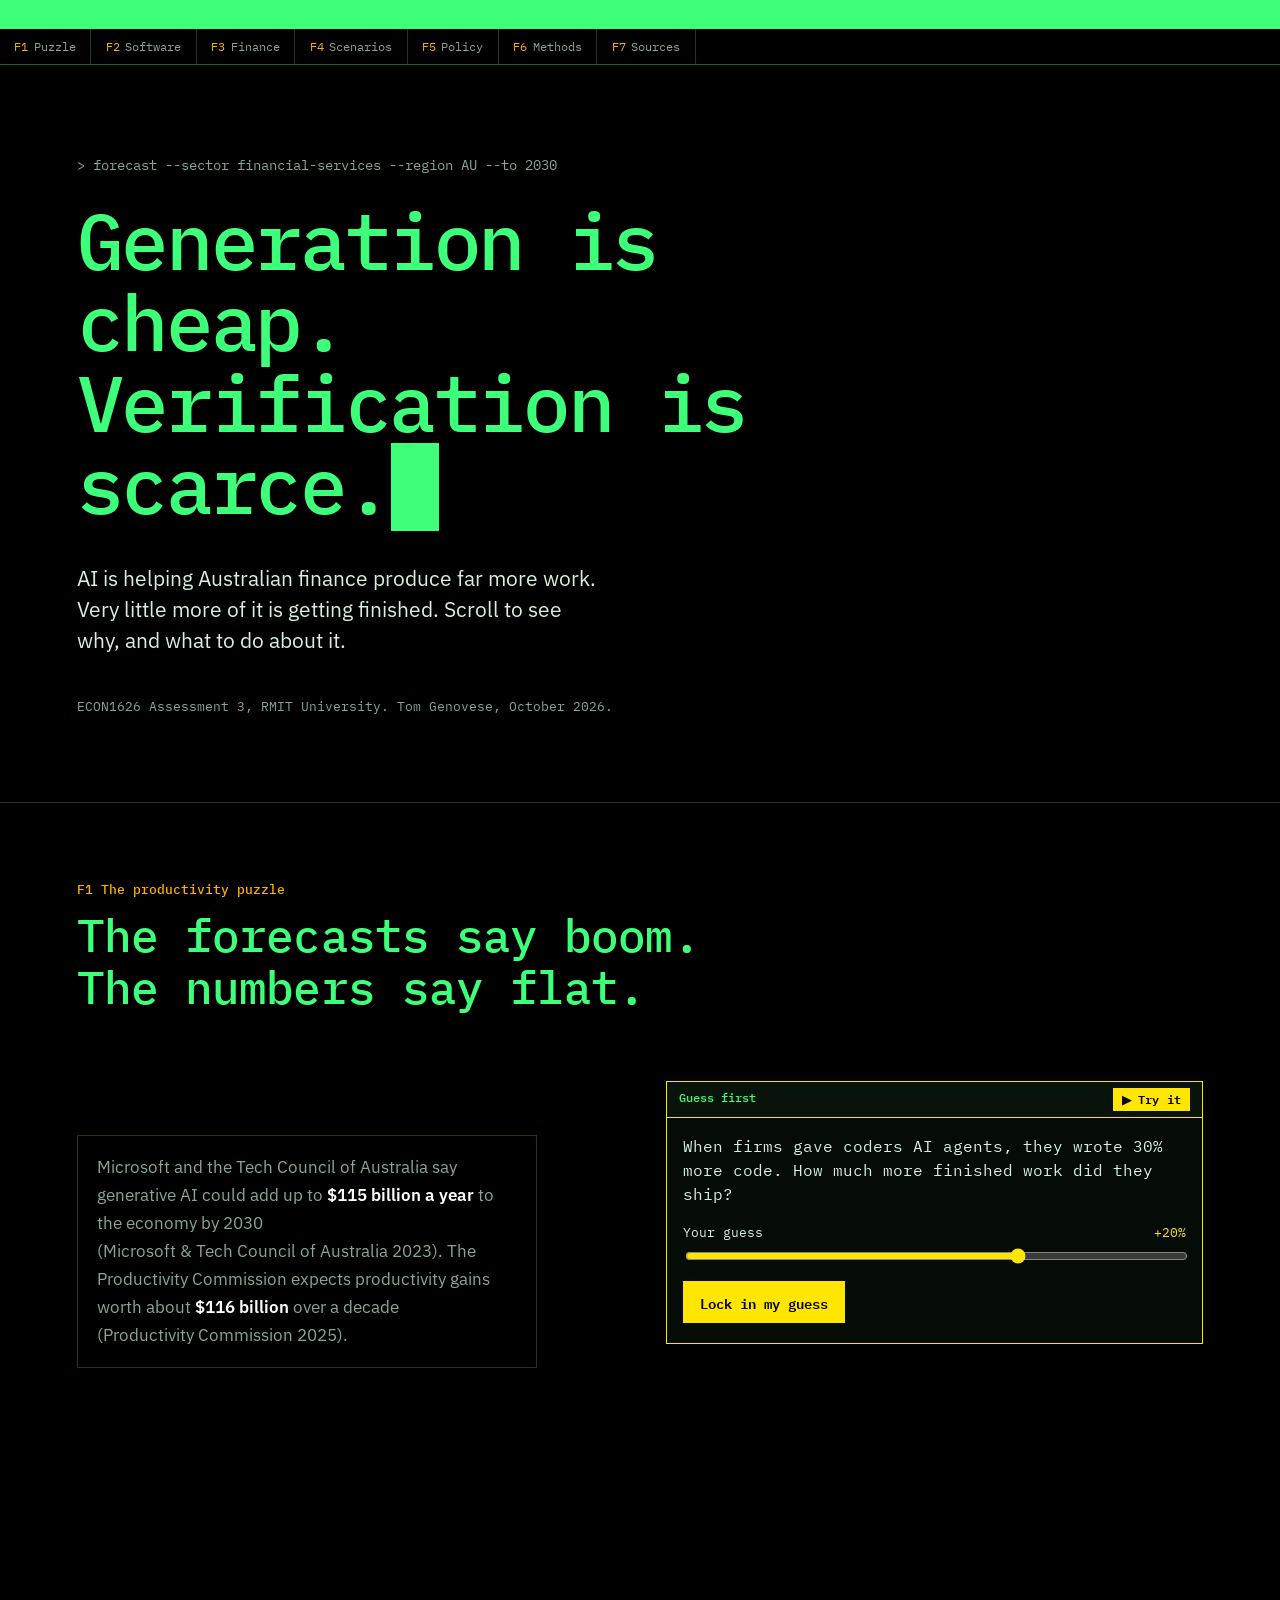
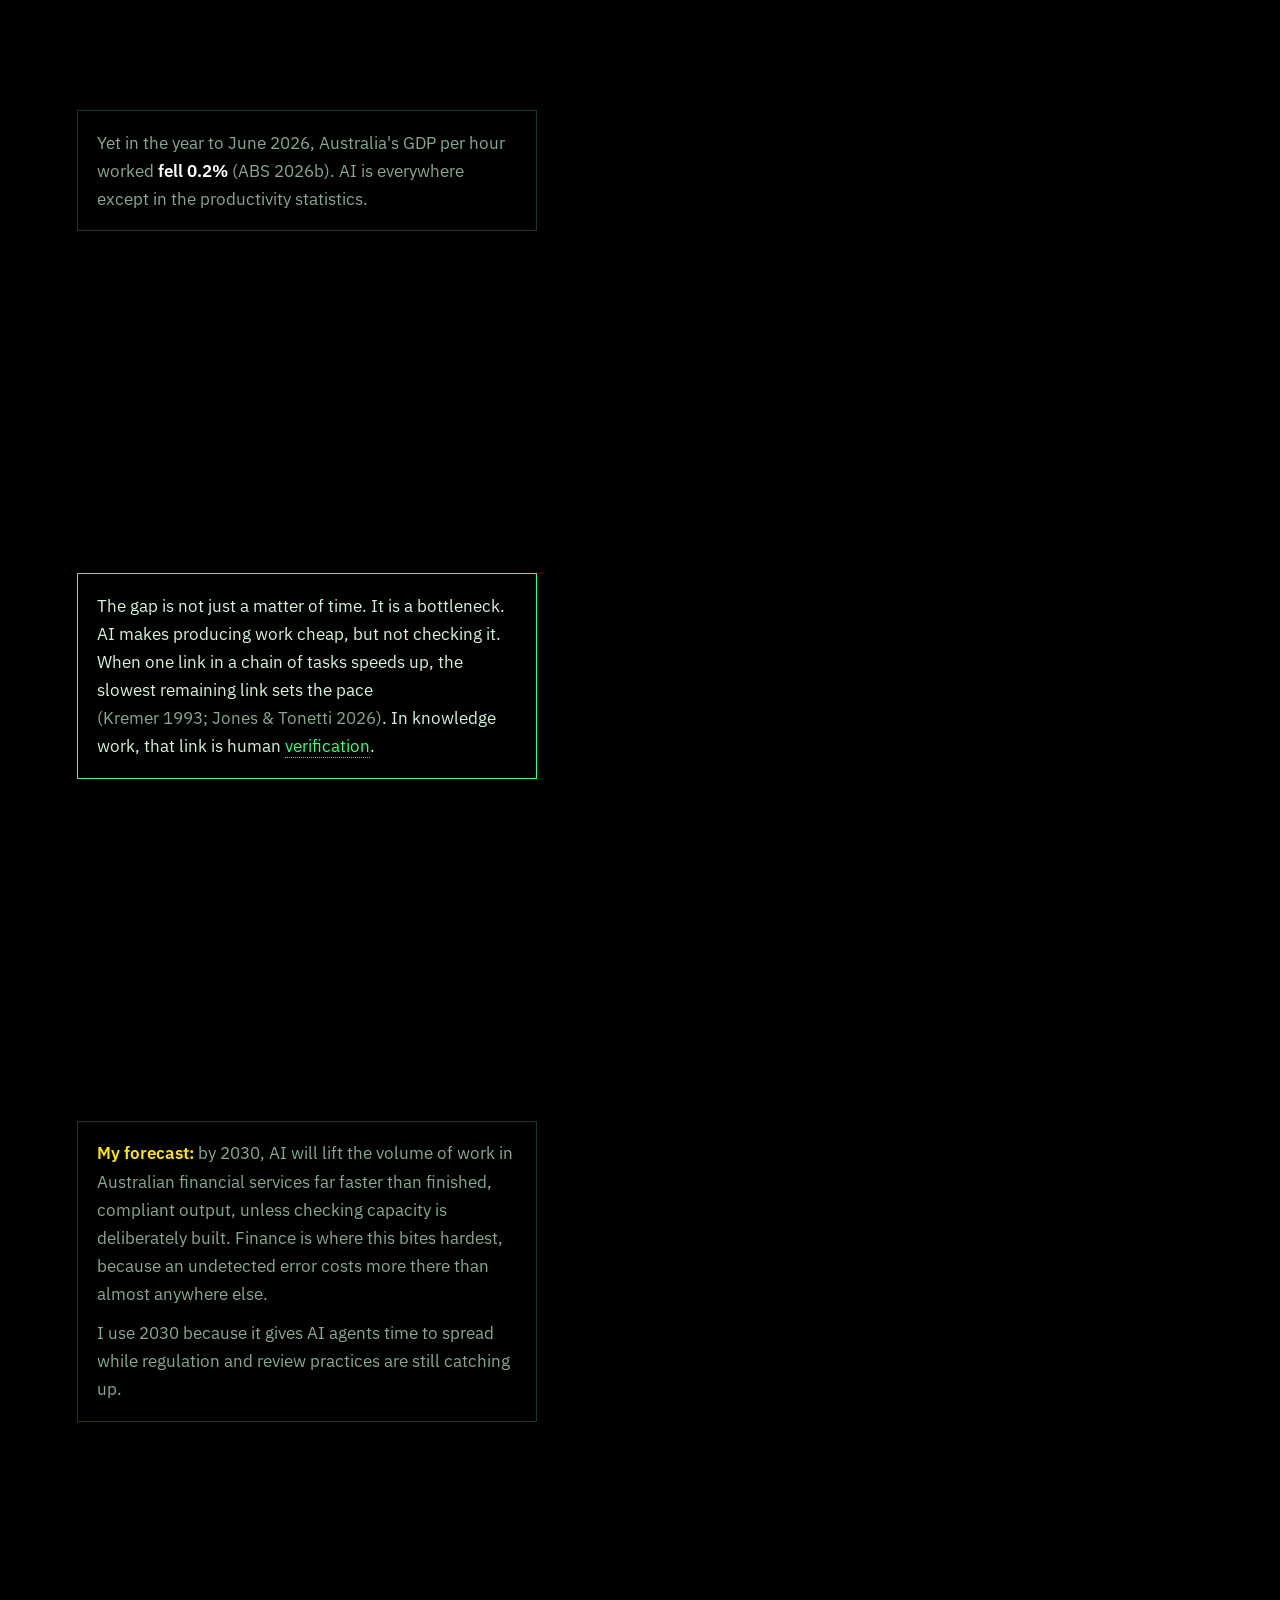
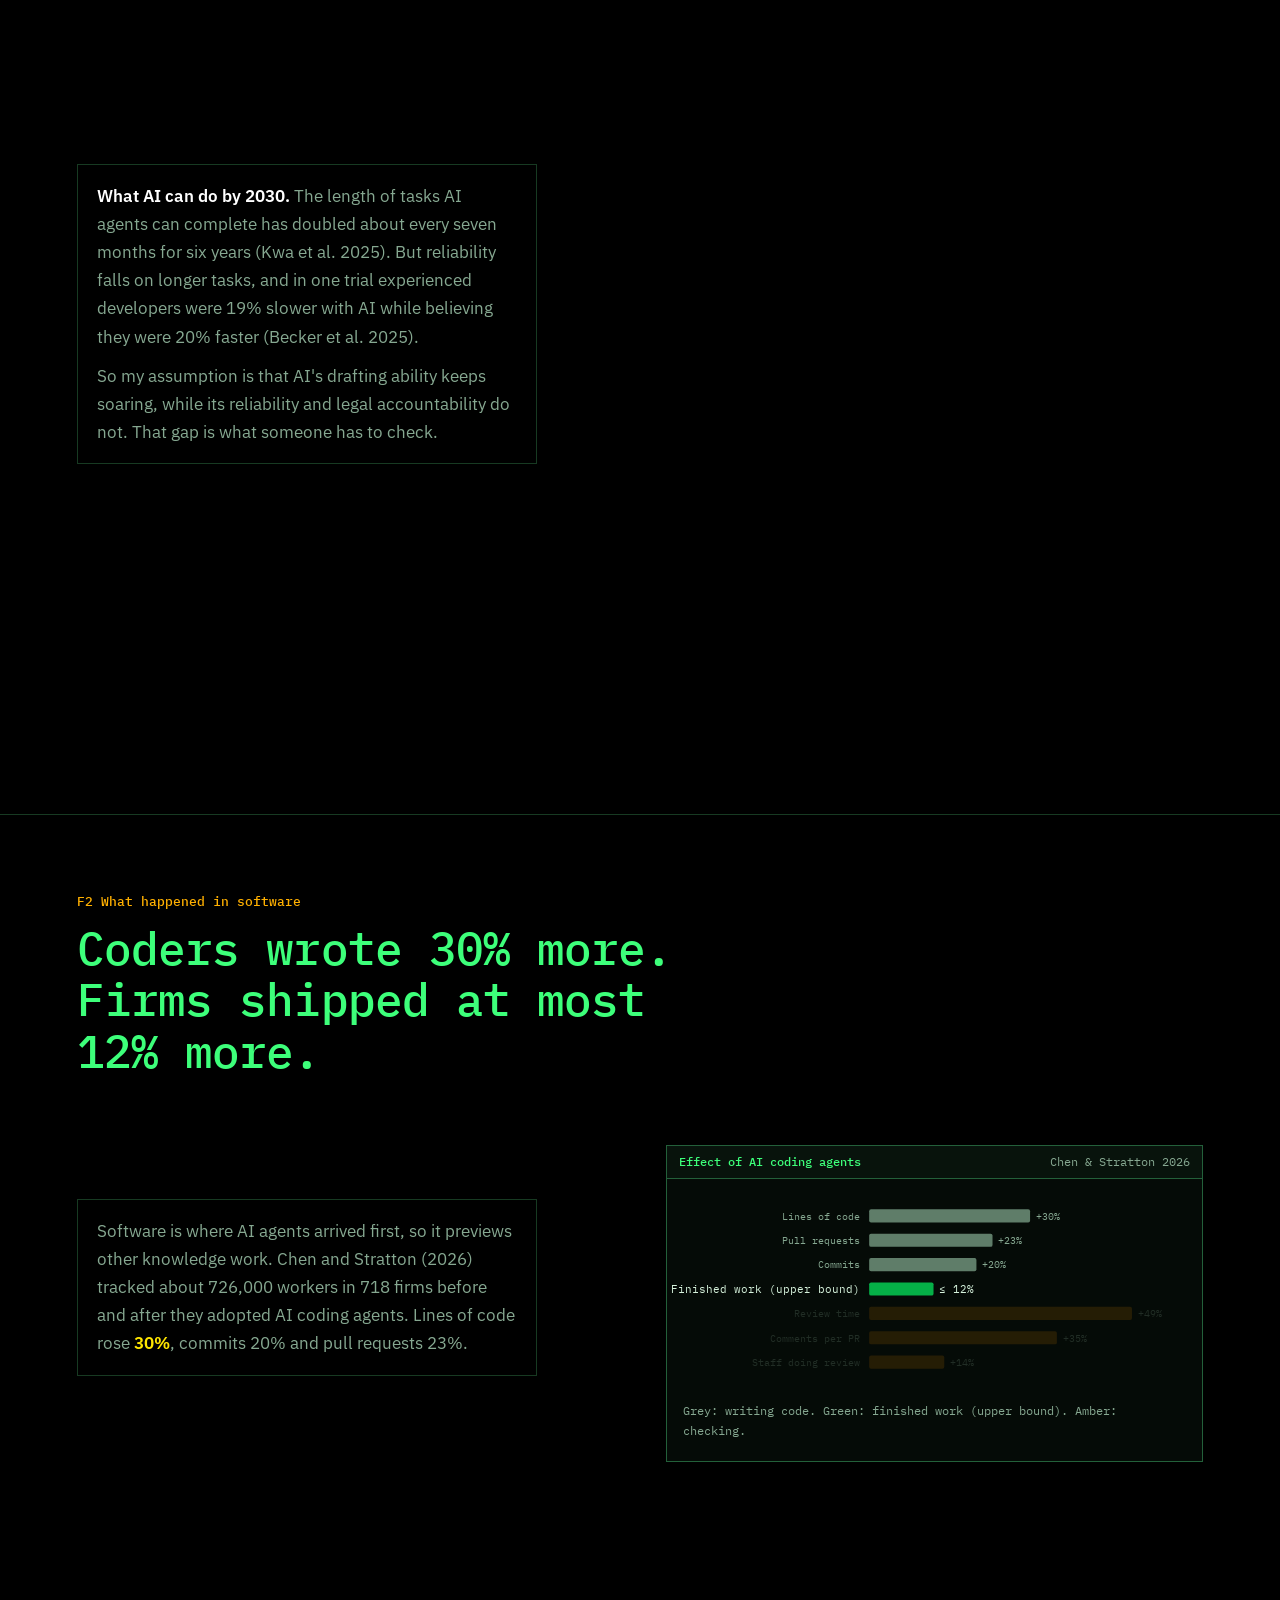
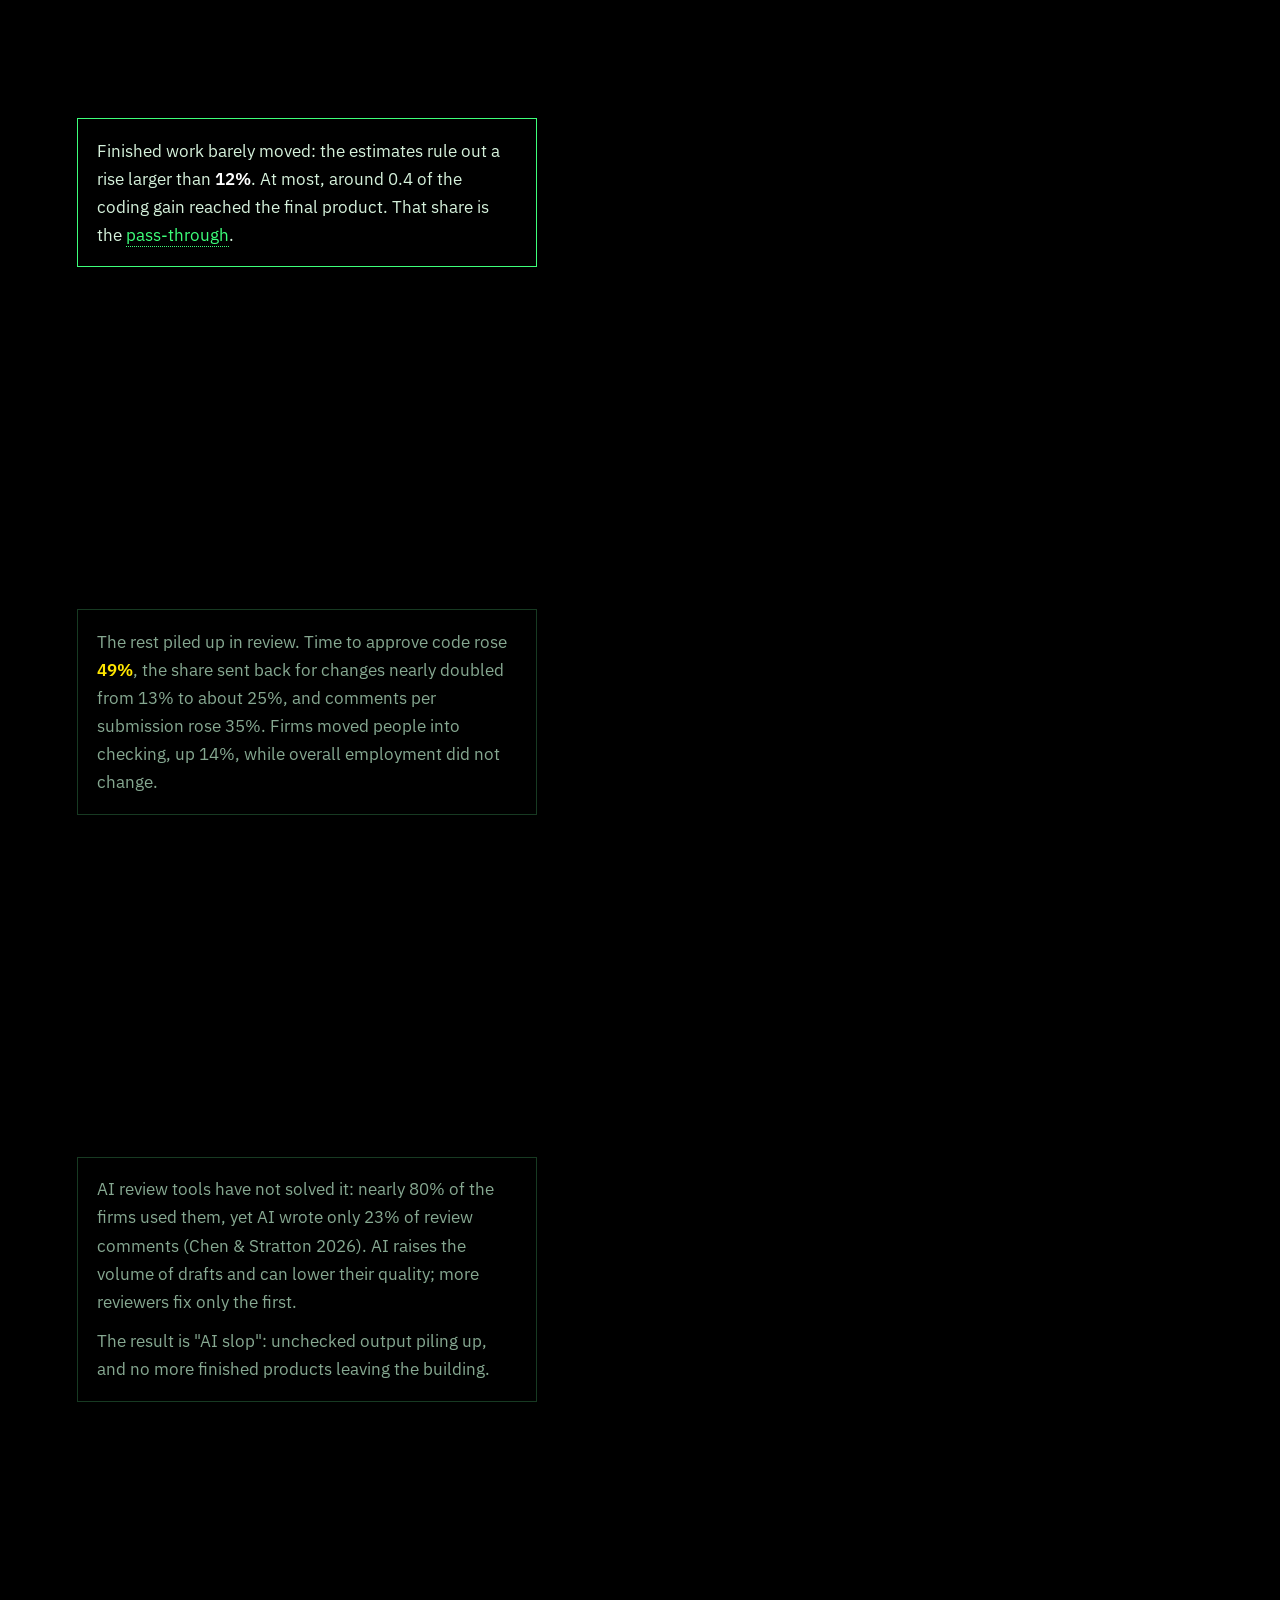
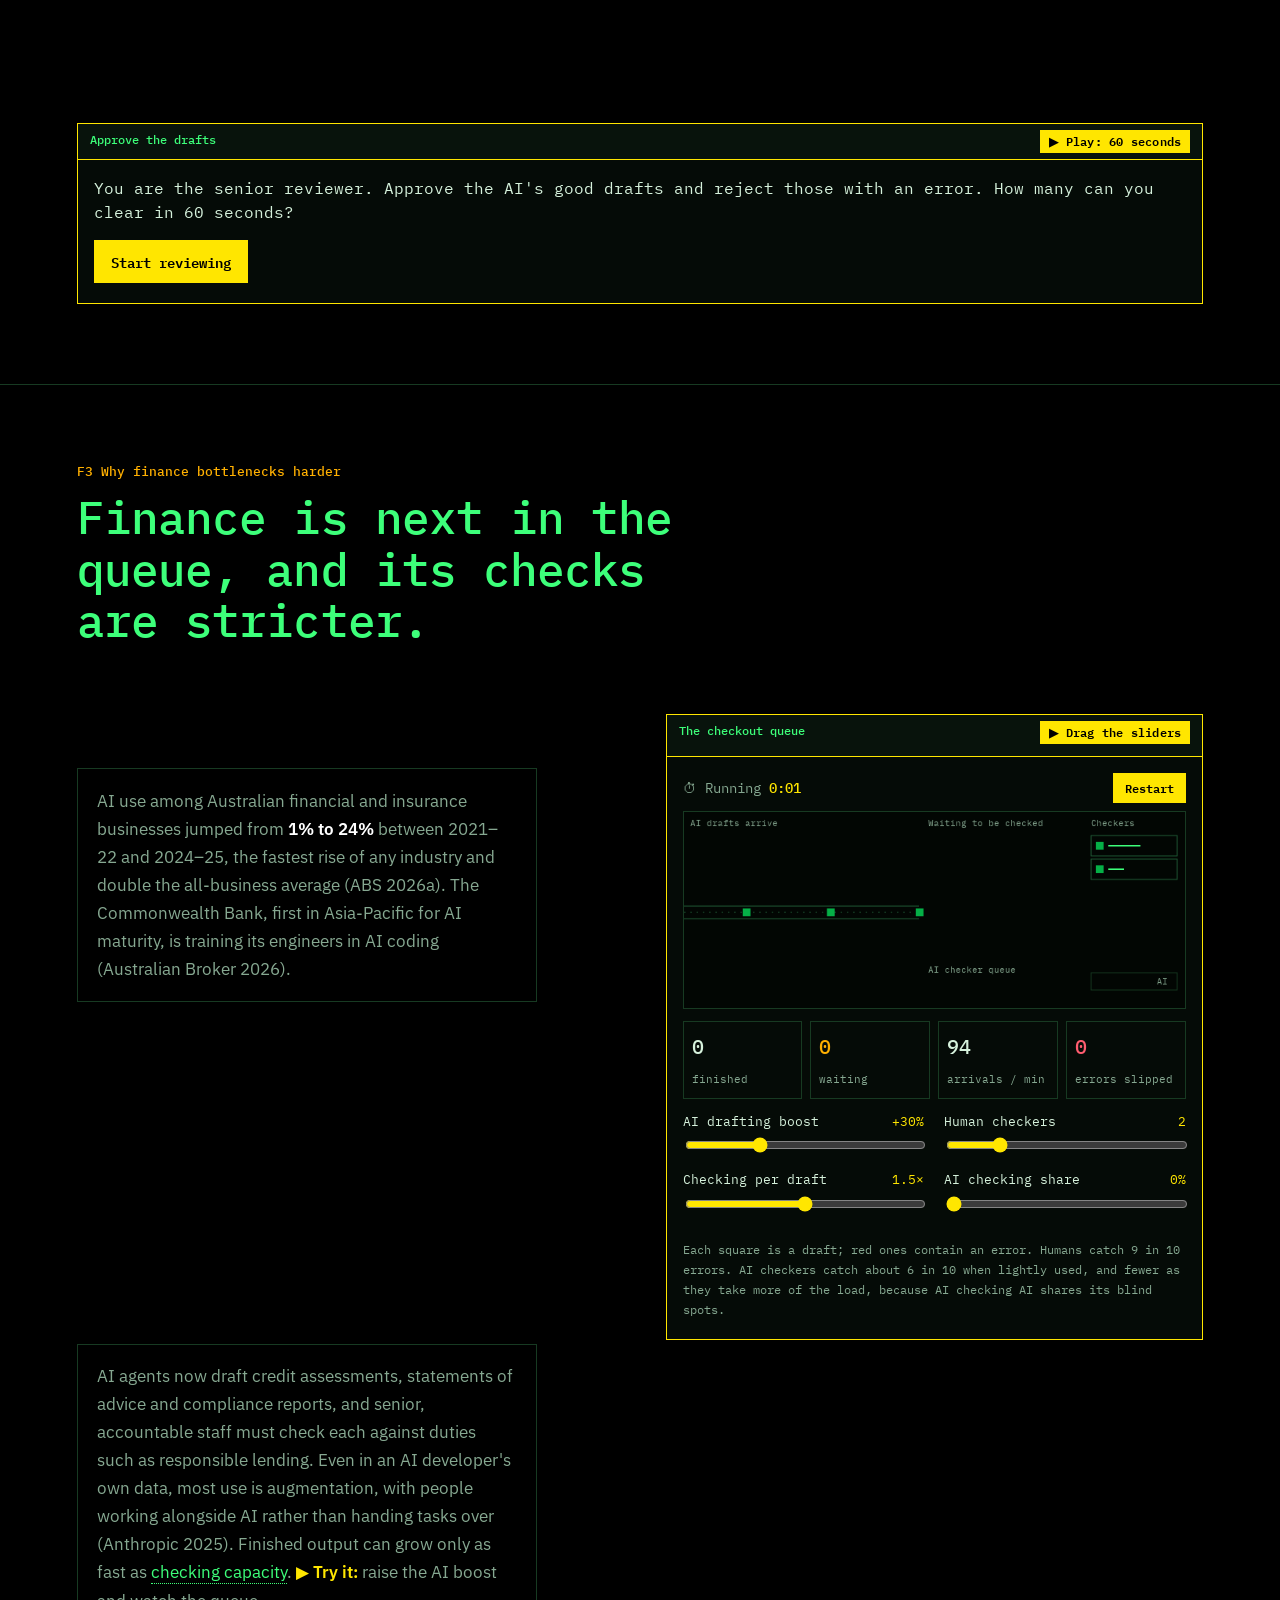
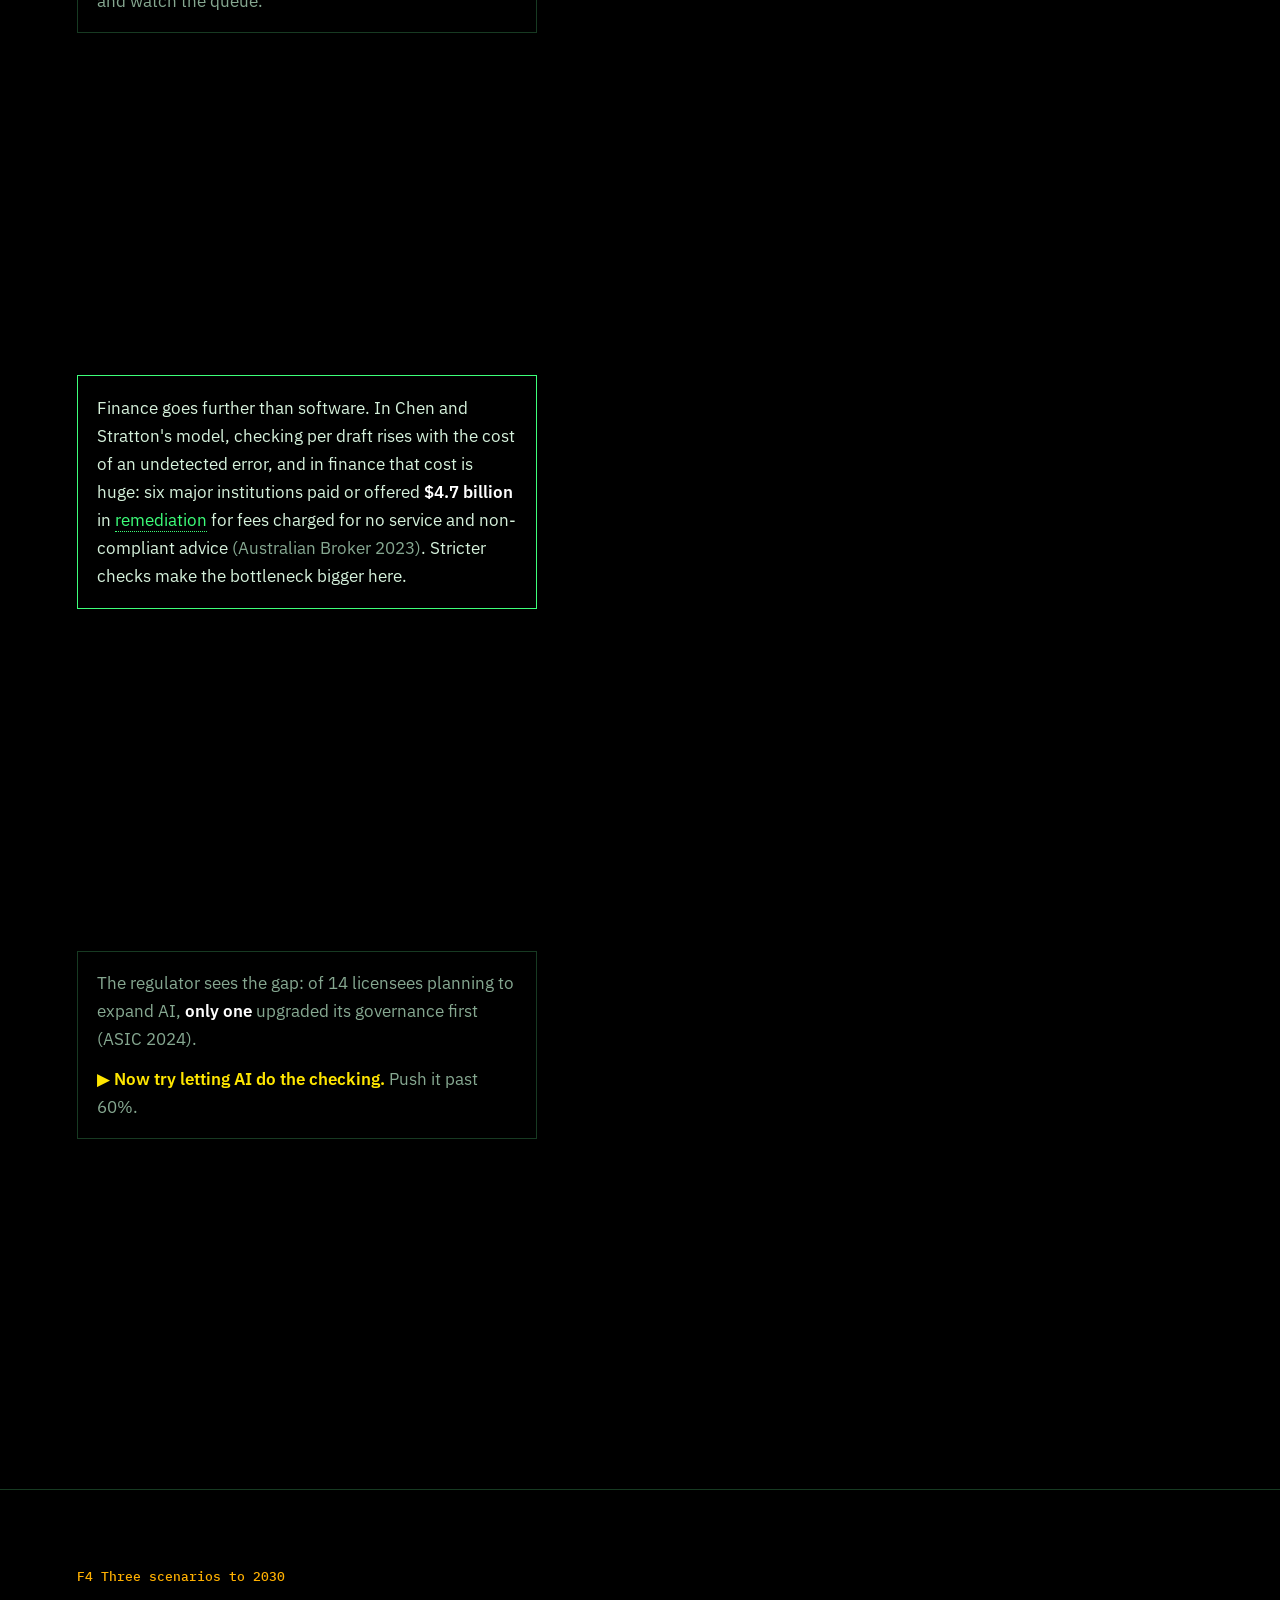
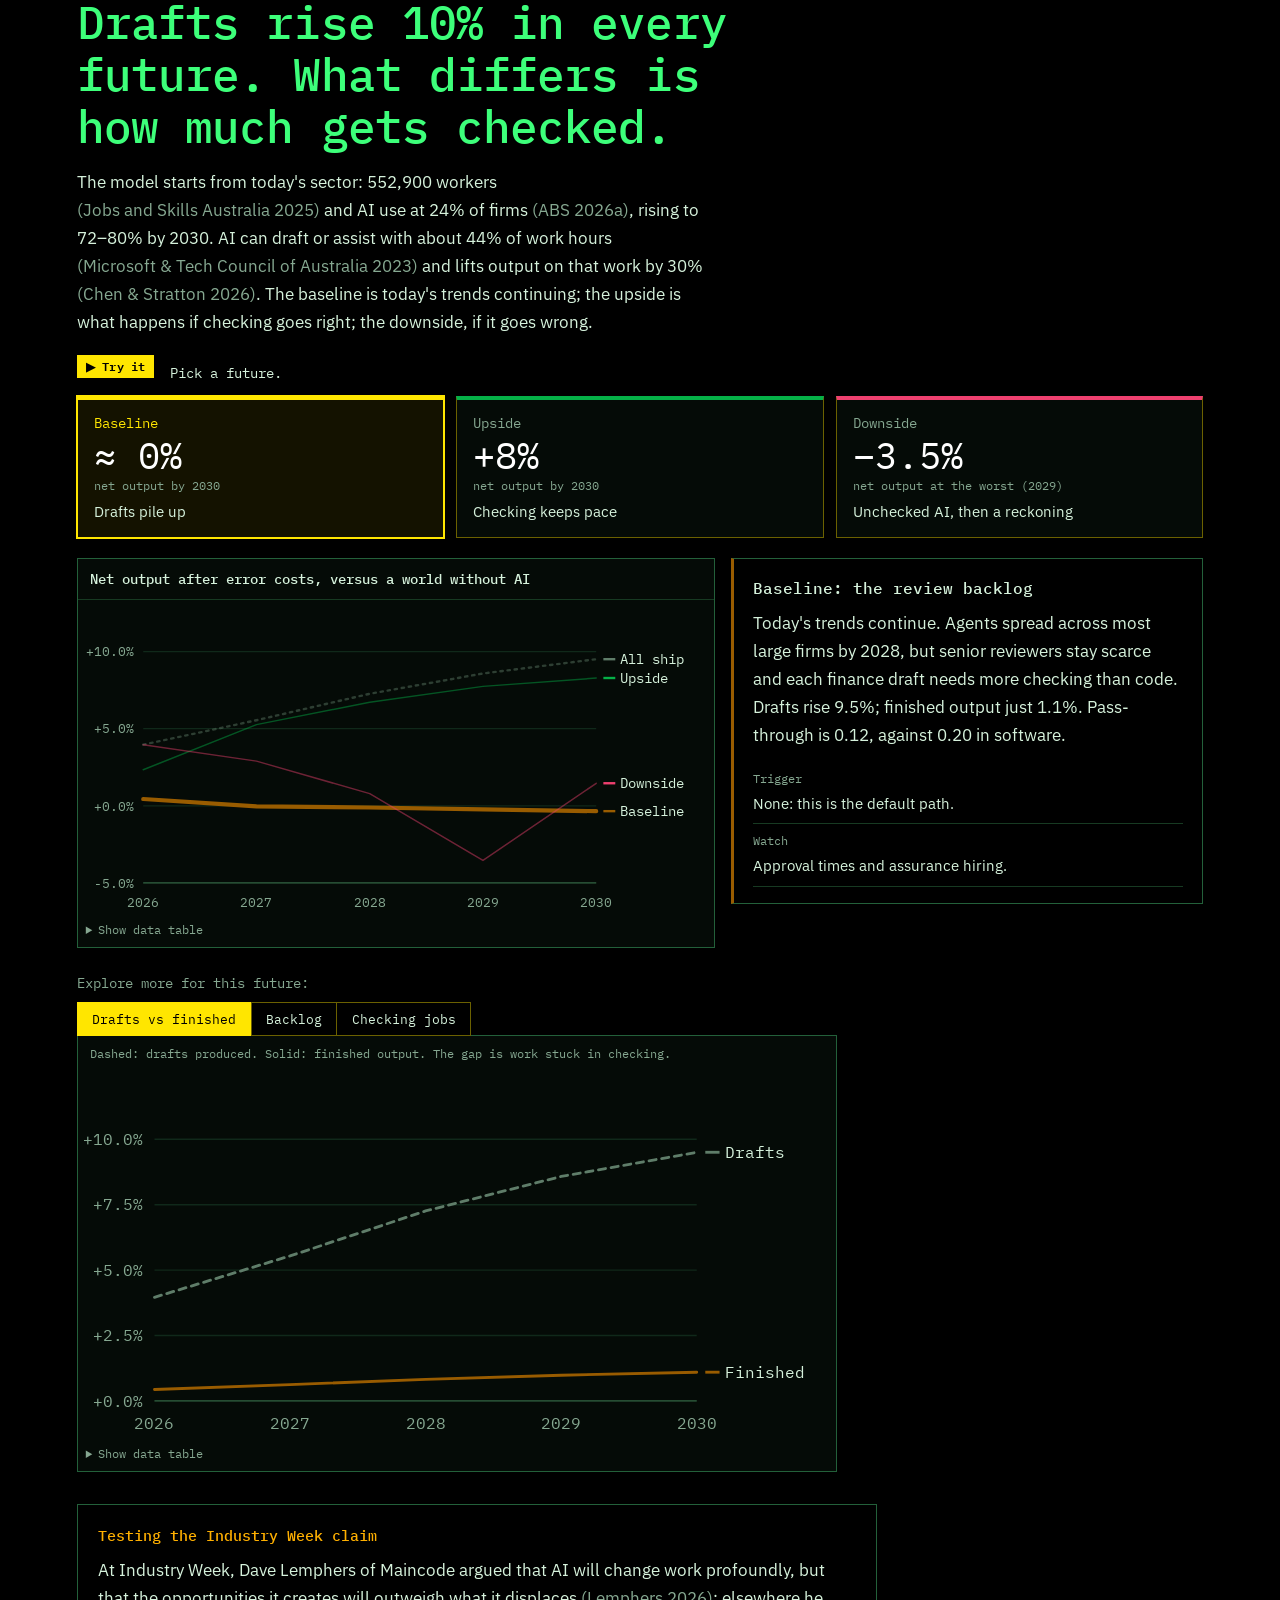
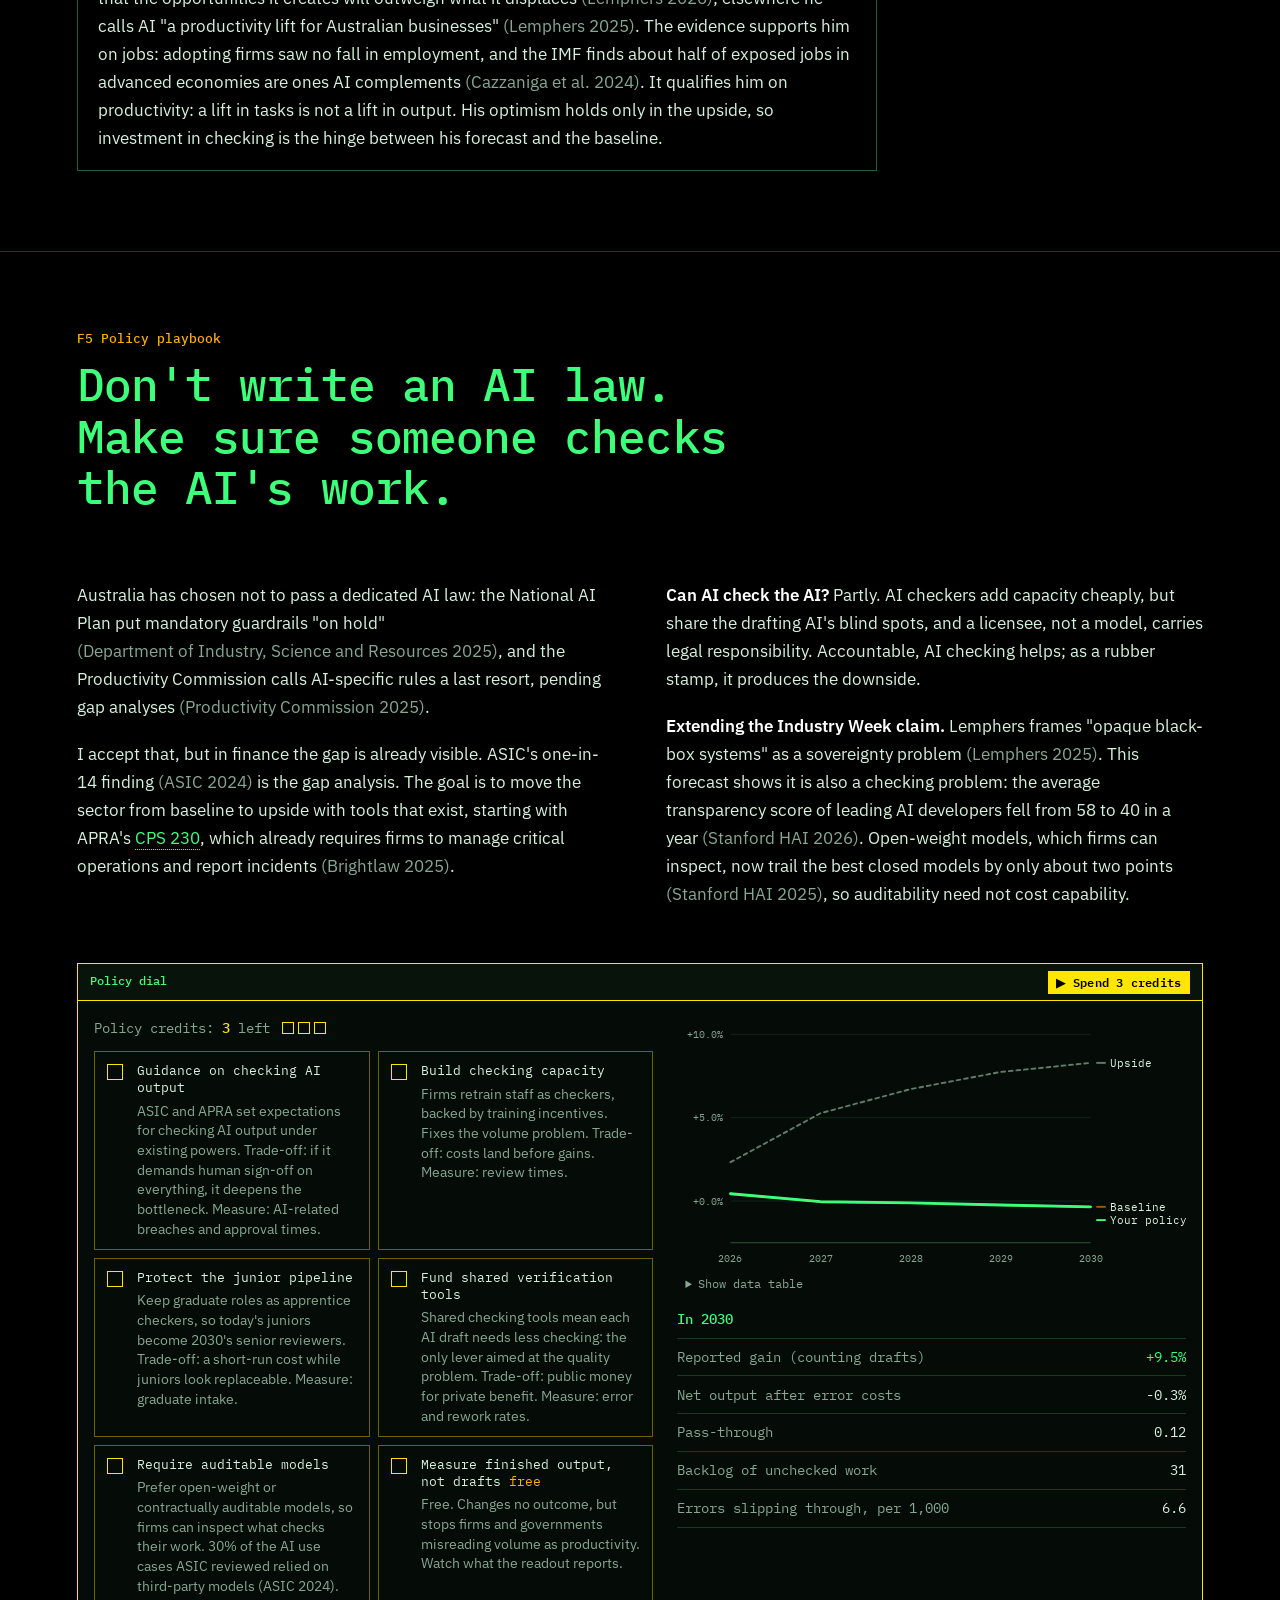
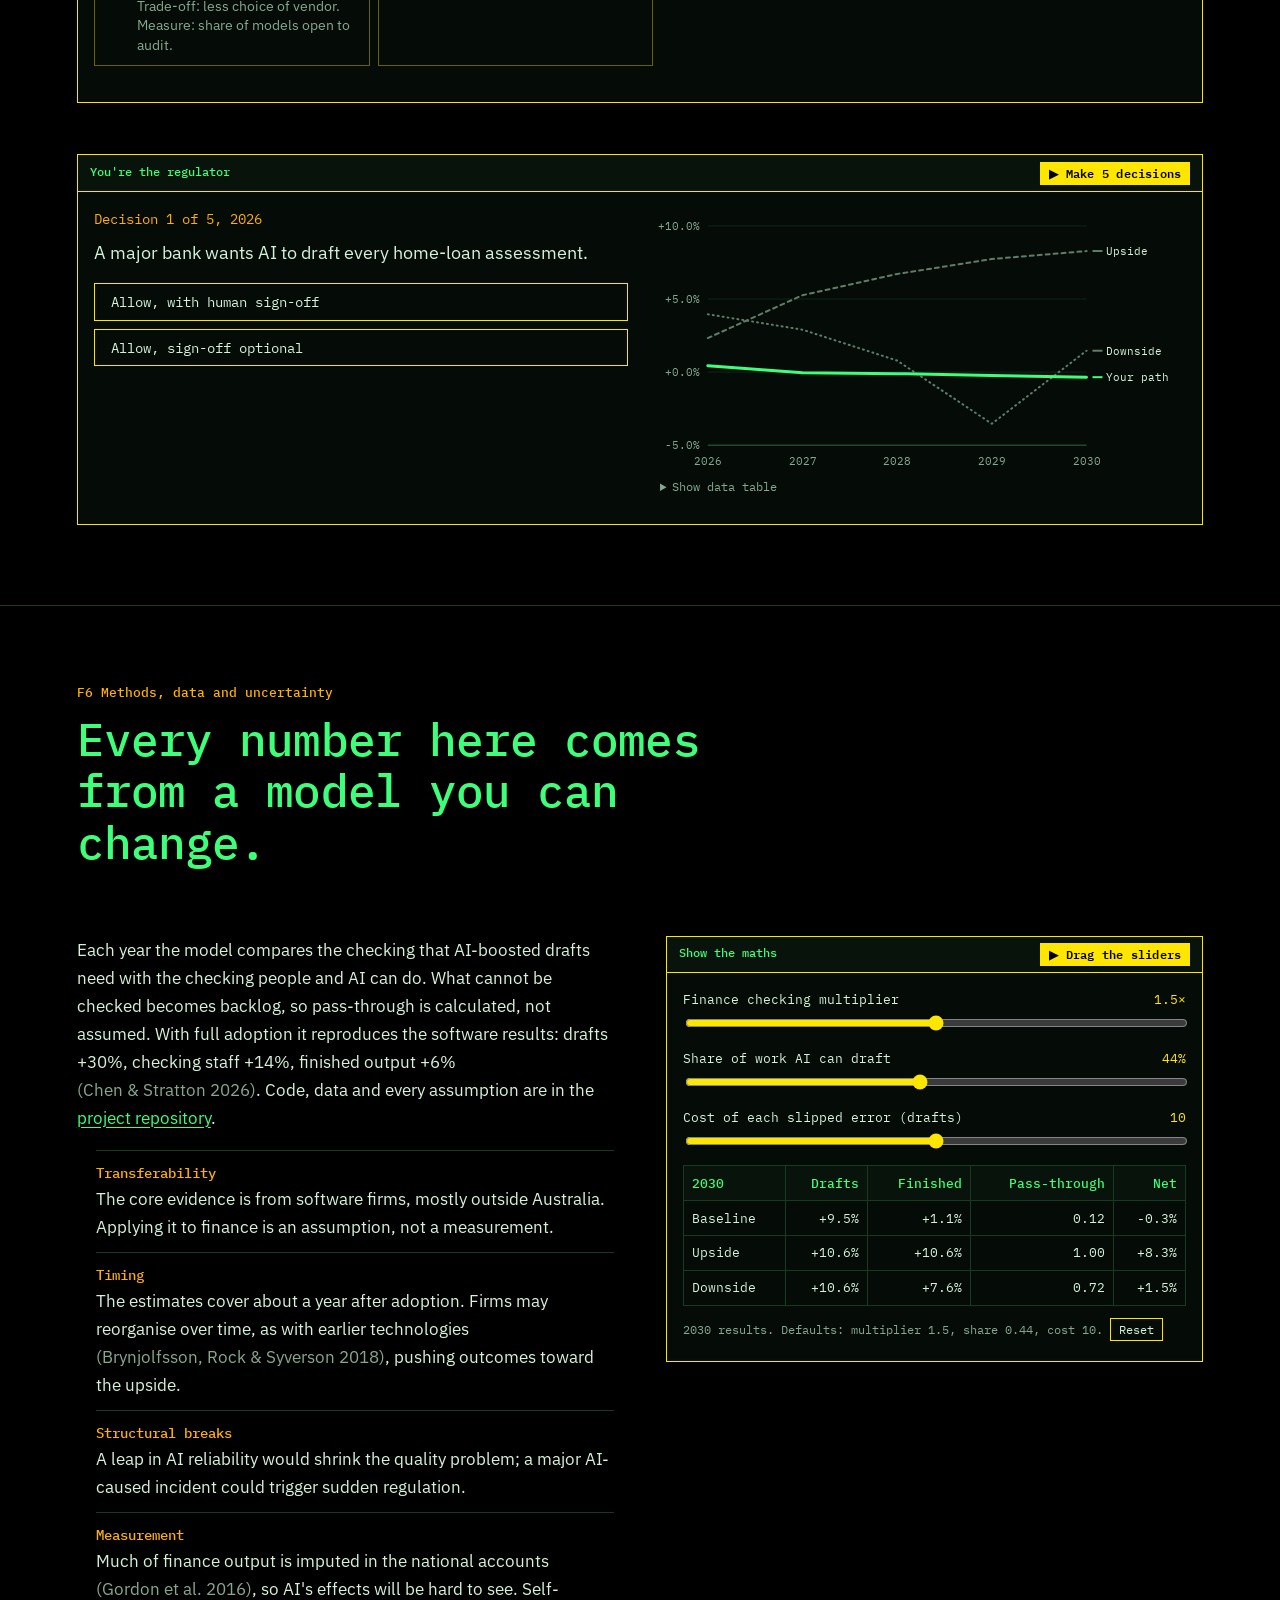
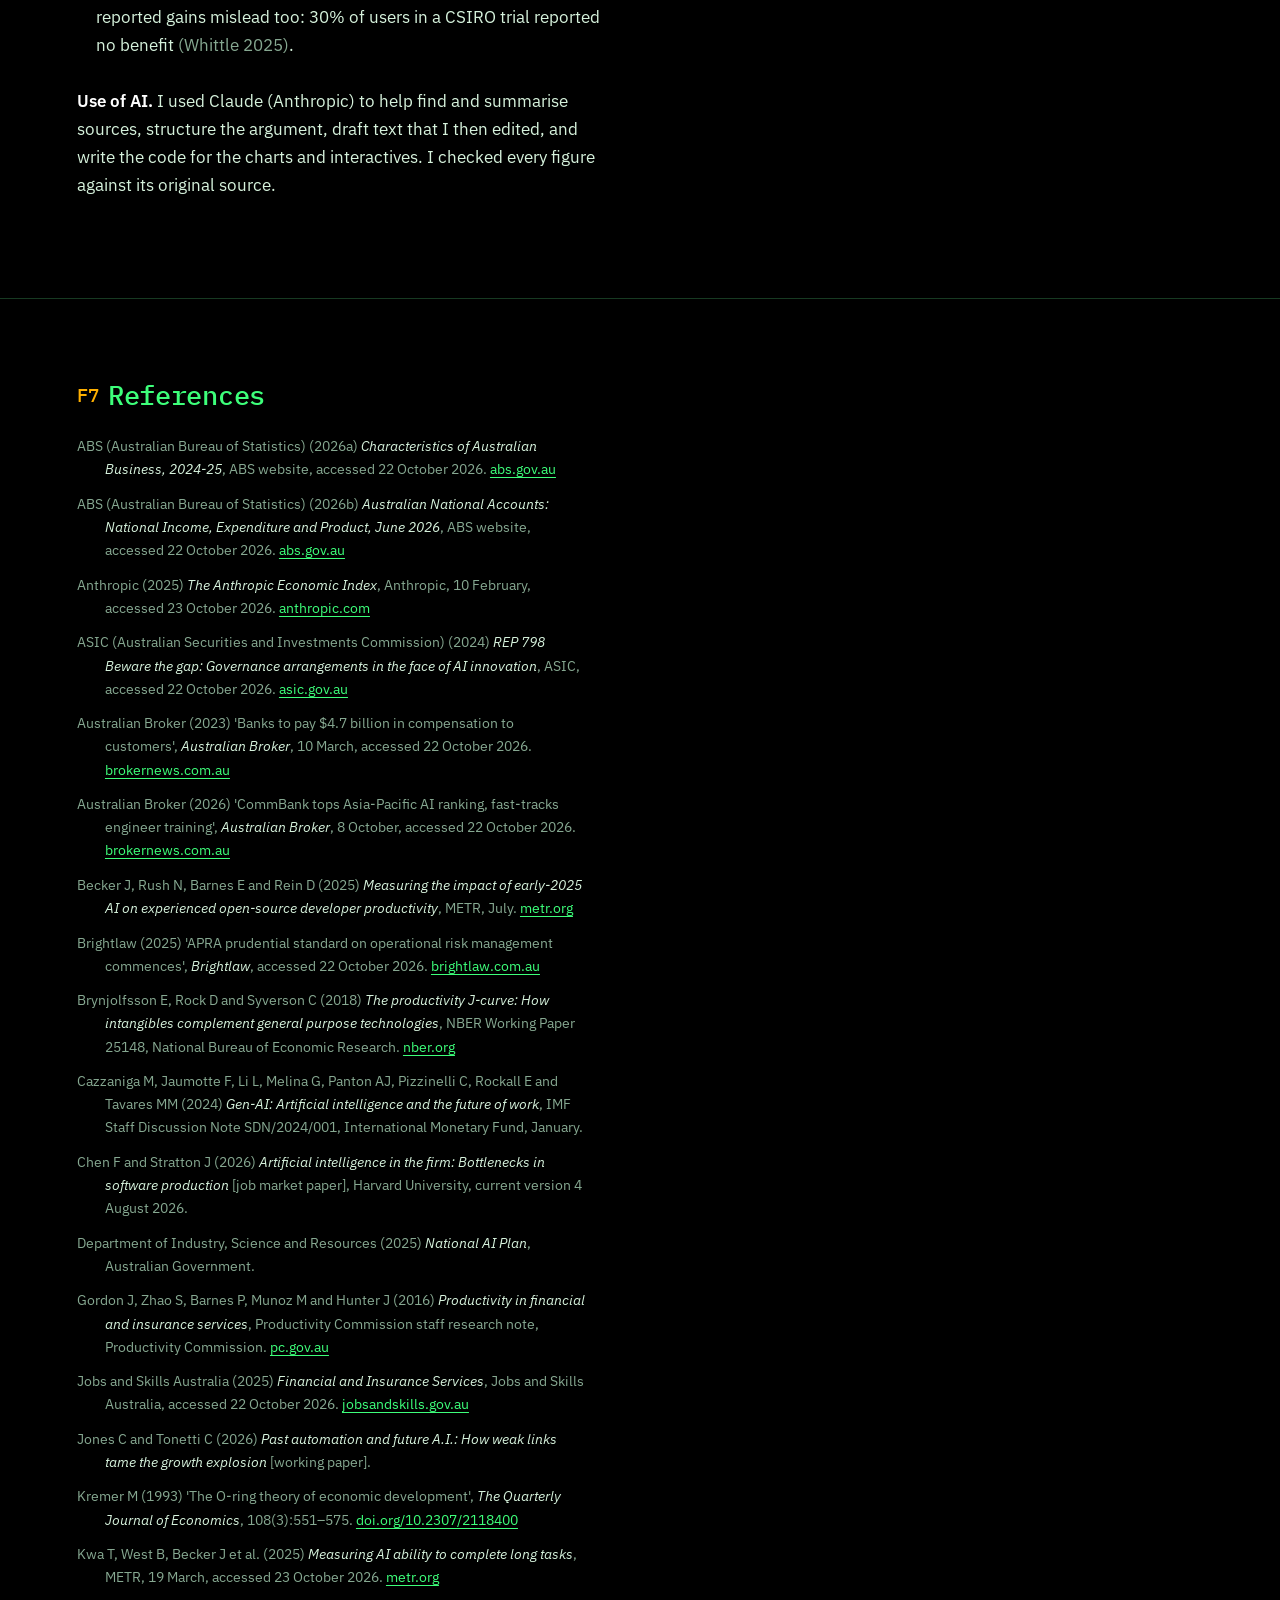
==== commit d8d8ec58: "Simplify scenarios: three headline tiles, one main chart, short card, tabbed detail charts Co-Author" ====
--- a/forecast.html
+++ b/forecast.html
@@ -167,19 +167,26 @@
   <h2 class="claim"><span class="fk">F4 Three scenarios to 2030</span>Drafts rise 10% in every future. What differs is how much gets checked.</h2>
   <div class="prose"><p>The model starts from today's sector: 552,900 workers <span class="cite">(Jobs and Skills Australia 2025)</span> and AI use at 24% of firms <span class="cite">(ABS 2026a)</span>, rising to 72–80% by 2030. AI can draft or assist with about 44% of work hours <span class="cite">(Microsoft &amp; Tech Council of Australia 2023)</span> and lifts output on that work by 30% <span class="cite">(Chen &amp; Stratton 2026)</span>. The baseline is today's trends continuing; the upside is what happens if checking goes right; the downside, if it goes wrong.</p></div>
 
-  <p class="hint"><span class="tag-play">▶ Try it</span> Pick a future and watch all four charts change.</p>
-  <div class="switcher" role="group" aria-label="Choose a scenario">
-    <button class="btn" data-scenario="baseline" aria-pressed="true"><span class="key">B</span>Baseline: the review backlog</button>
-    <button class="btn" data-scenario="upside" aria-pressed="false"><span class="key">U</span>Upside: verification catches up</button>
-    <button class="btn" data-scenario="downside" aria-pressed="false"><span class="key">D</span>Downside: slop accumulation</button>
-  </div>
-  <div class="scenario-card" id="scenario-card" aria-live="polite"></div>
-
-  <div class="dash">
-    <div class="chart-card"><h3>Drafts vs finished output</h3><p class="sub">Change versus a world without AI</p><div class="chart" id="chart-drafts"></div></div>
-    <div class="chart-card"><h3>Backlog of unchecked work</h3><p class="sub">Cumulative, in % of one year's pre-AI output</p><div class="chart" id="chart-backlog"></div></div>
-    <div class="chart-card"><h3>Checking and assurance jobs</h3><p class="sub">Total sector jobs stay about flat; this is the share doing checking</p><div class="chart" id="chart-jobs"></div></div>
-    <div class="chart-card"><h3>Net output after error costs</h3><p class="sub">All three futures. "All ship" is the assumption behind headline forecasts: every draft becomes output</p><div class="chart" id="chart-net"></div></div>
+  <p class="hint"><span class="tag-play">▶ Try it</span> Pick a future.</p>
+  <div class="tiles" role="group" aria-label="Choose a scenario">
+    <button class="tile" data-scenario="baseline" data-k="baseline" aria-pressed="true"><span class="tile__name">Baseline</span><span class="tile__num" id="tile-baseline"></span><span class="tile__lbl" id="tile-baseline-l"></span><span class="tile__tag">Drafts pile up</span></button>
+    <button class="tile" data-scenario="upside" data-k="upside" aria-pressed="false"><span class="tile__name">Upside</span><span class="tile__num" id="tile-upside"></span><span class="tile__lbl" id="tile-upside-l"></span><span class="tile__tag">Checking keeps pace</span></button>
+    <button class="tile" data-scenario="downside" data-k="downside" aria-pressed="false"><span class="tile__name">Downside</span><span class="tile__num" id="tile-downside"></span><span class="tile__lbl" id="tile-downside-l"></span><span class="tile__tag">Unchecked AI, then a reckoning</span></button>
+  </div>
+
+  <div class="scen-main">
+    <div class="chart-card"><h3>Net output after error costs, versus a world without AI</h3><div class="chart" id="chart-net"></div></div>
+    <div class="scenario-card" id="scenario-card" aria-live="polite"></div>
+  </div>
+
+  <div class="more">
+    <p class="more__h">Explore more for this future:</p>
+    <div class="tabs" role="tablist" aria-label="More charts">
+      <button class="tab" role="tab" data-tab="drafts" aria-selected="true">Drafts vs finished</button>
+      <button class="tab" role="tab" data-tab="backlog" aria-selected="false">Backlog</button>
+      <button class="tab" role="tab" data-tab="jobs" aria-selected="false">Checking jobs</button>
+    </div>
+    <div class="chart-card"><p class="sub" id="detail-sub"></p><div class="chart" id="chart-detail"></div></div>
   </div>
 
   <div class="callout">
--- a/assets/style.css
+++ b/assets/style.css
@@ -478,3 +478,40 @@
   .panel.is-interactive { animation: none; box-shadow: 0 0 0 1px var(--hi); }
 }
 .ctrl input[type=range] { accent-color: var(--hi); }
+
+/* Scenario section v3: tiles, one main chart, tabs */
+.tiles { display: grid; grid-template-columns: repeat(3, minmax(0, 1fr)); gap: 0.75rem; margin: 0 0 1.25rem; }
+.tile {
+  position: relative; text-align: left; cursor: pointer; color: var(--ink);
+  background: var(--panel); border: 1px solid #6b6100; border-top: 4px solid var(--s-amber);
+  padding: 0.9rem 1rem 1rem; display: grid; gap: 0.15rem; font-family: var(--mono);
+}
+.tile[data-k=upside] { border-top-color: var(--s-green); }
+.tile[data-k=downside] { border-top-color: var(--s-red); }
+.tile:hover { border-color: var(--hi); }
+.tile[aria-pressed=true] { border-color: var(--hi); background: #141200; box-shadow: 0 0 0 1px var(--hi); }
+.tile__name { font-size: 0.85rem; color: var(--ink-dim); }
+.tile__num { font-size: 2.3rem; line-height: 1.1; color: #fff; }
+.tile__lbl { font-size: 0.72rem; color: var(--ink-dim); }
+.tile__tag { font-family: var(--sans); font-size: 0.95rem; margin-top: 0.35rem; }
+.tile[aria-pressed=true] .tile__name { color: var(--hi); }
+.scen-main { display: grid; grid-template-columns: minmax(0, 1.35fr) minmax(0, 1fr); gap: 1rem; align-items: start; }
+.scen-main .scenario-card { margin: 0; }
+.scenario-card .readout { margin-top: 0.75rem; }
+.scenario-card .readout dd { text-align: right; max-width: 70%; }
+.more { margin-top: 1.5rem; }
+.more__h { font-family: var(--mono); font-size: 0.85rem; color: var(--ink-dim); margin: 0 0 0.5rem; }
+.tabs { display: flex; gap: 0; margin-bottom: -1px; }
+.tab { font-family: var(--mono); font-size: 0.8rem; background: transparent; color: var(--ink); border: 1px solid #6b6100; padding: 0.45rem 0.9rem; cursor: pointer; margin-right: -1px; }
+.tab:hover { border-color: var(--hi); }
+.tab[aria-selected=true] { background: var(--hi); color: #000; border-color: var(--hi); }
+.more .chart-card { max-width: 760px; }
+@media (max-width: 900px) {
+  .tiles { grid-template-columns: 1fr; }
+  .tile__num { font-size: 1.8rem; }
+  .scen-main { grid-template-columns: 1fr; }
+}
+.tile[aria-pressed=true] { color: var(--ink); }
+.scenario-card .readout div { display: block; }
+.scenario-card .readout dt { font-size: 0.75rem; margin-bottom: 0.15rem; }
+.scenario-card .readout dd { text-align: left; max-width: none; font-family: var(--sans); font-size: 0.95rem; }
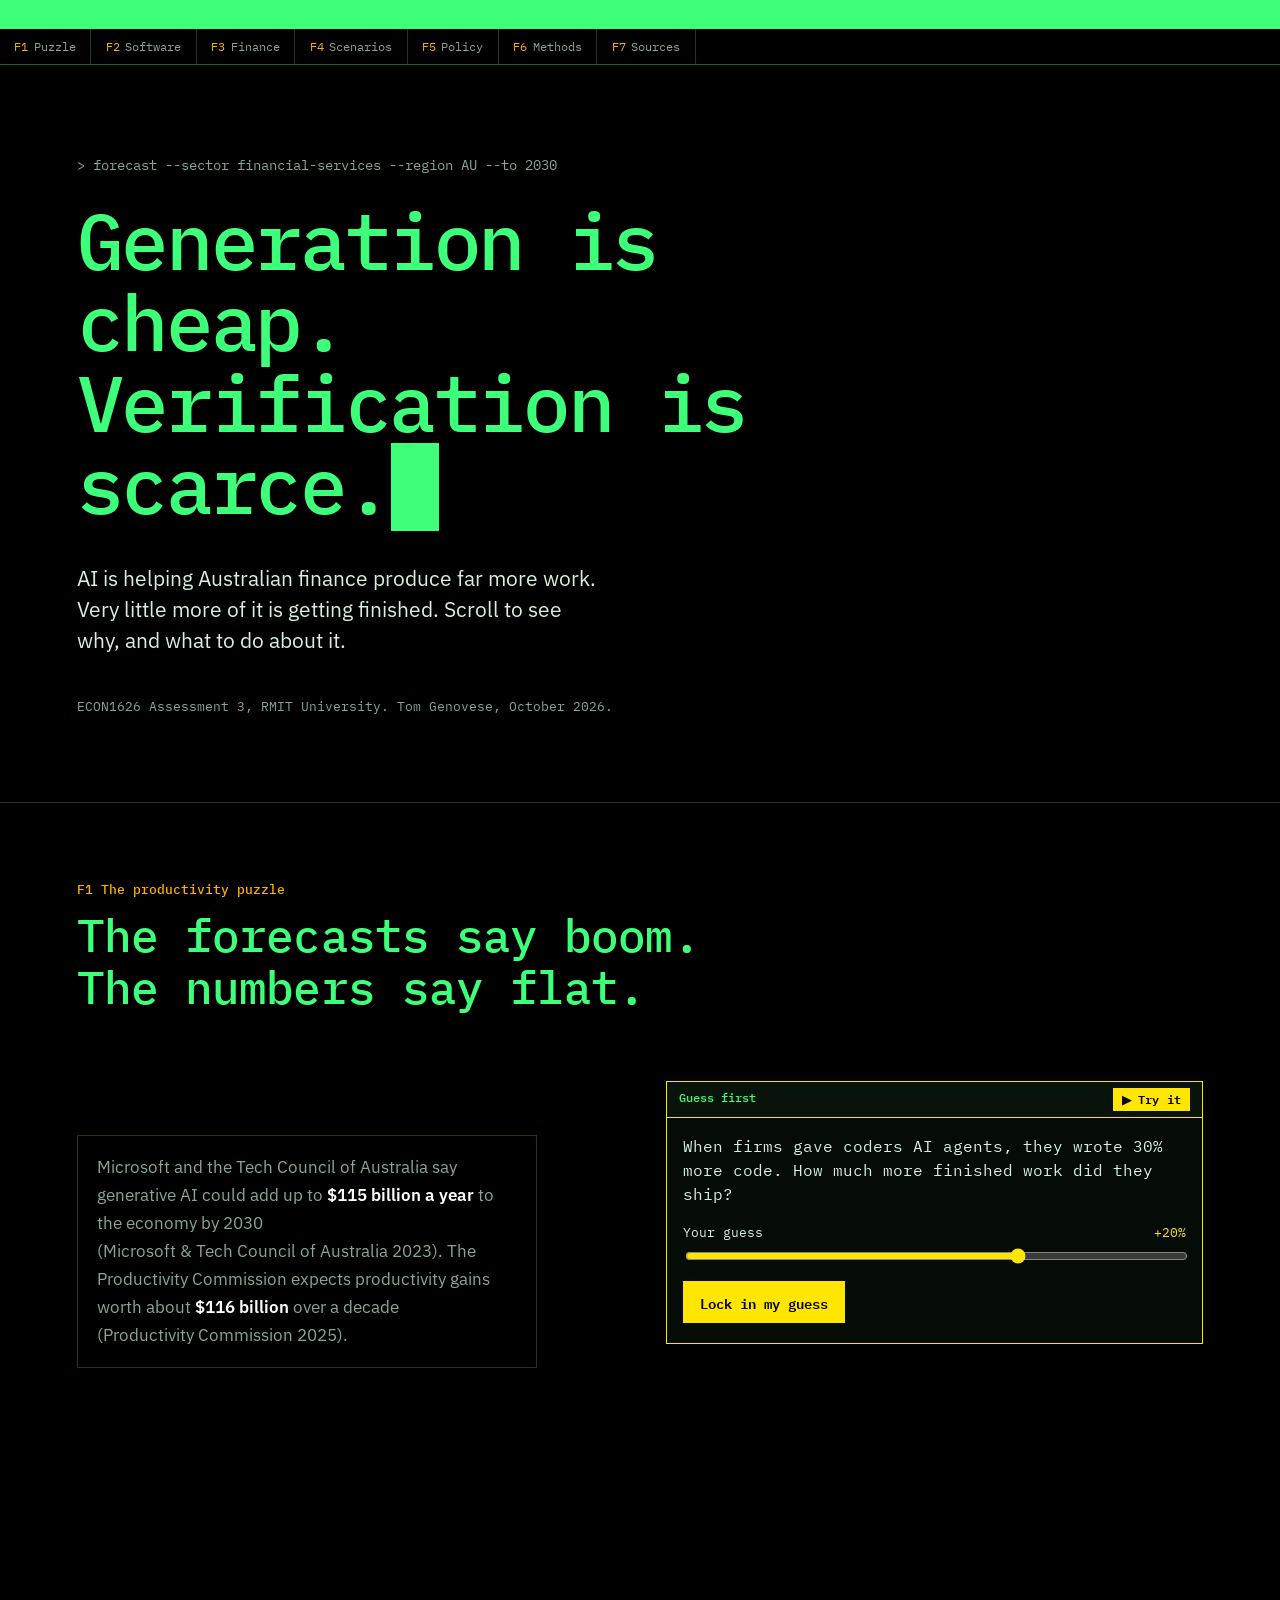
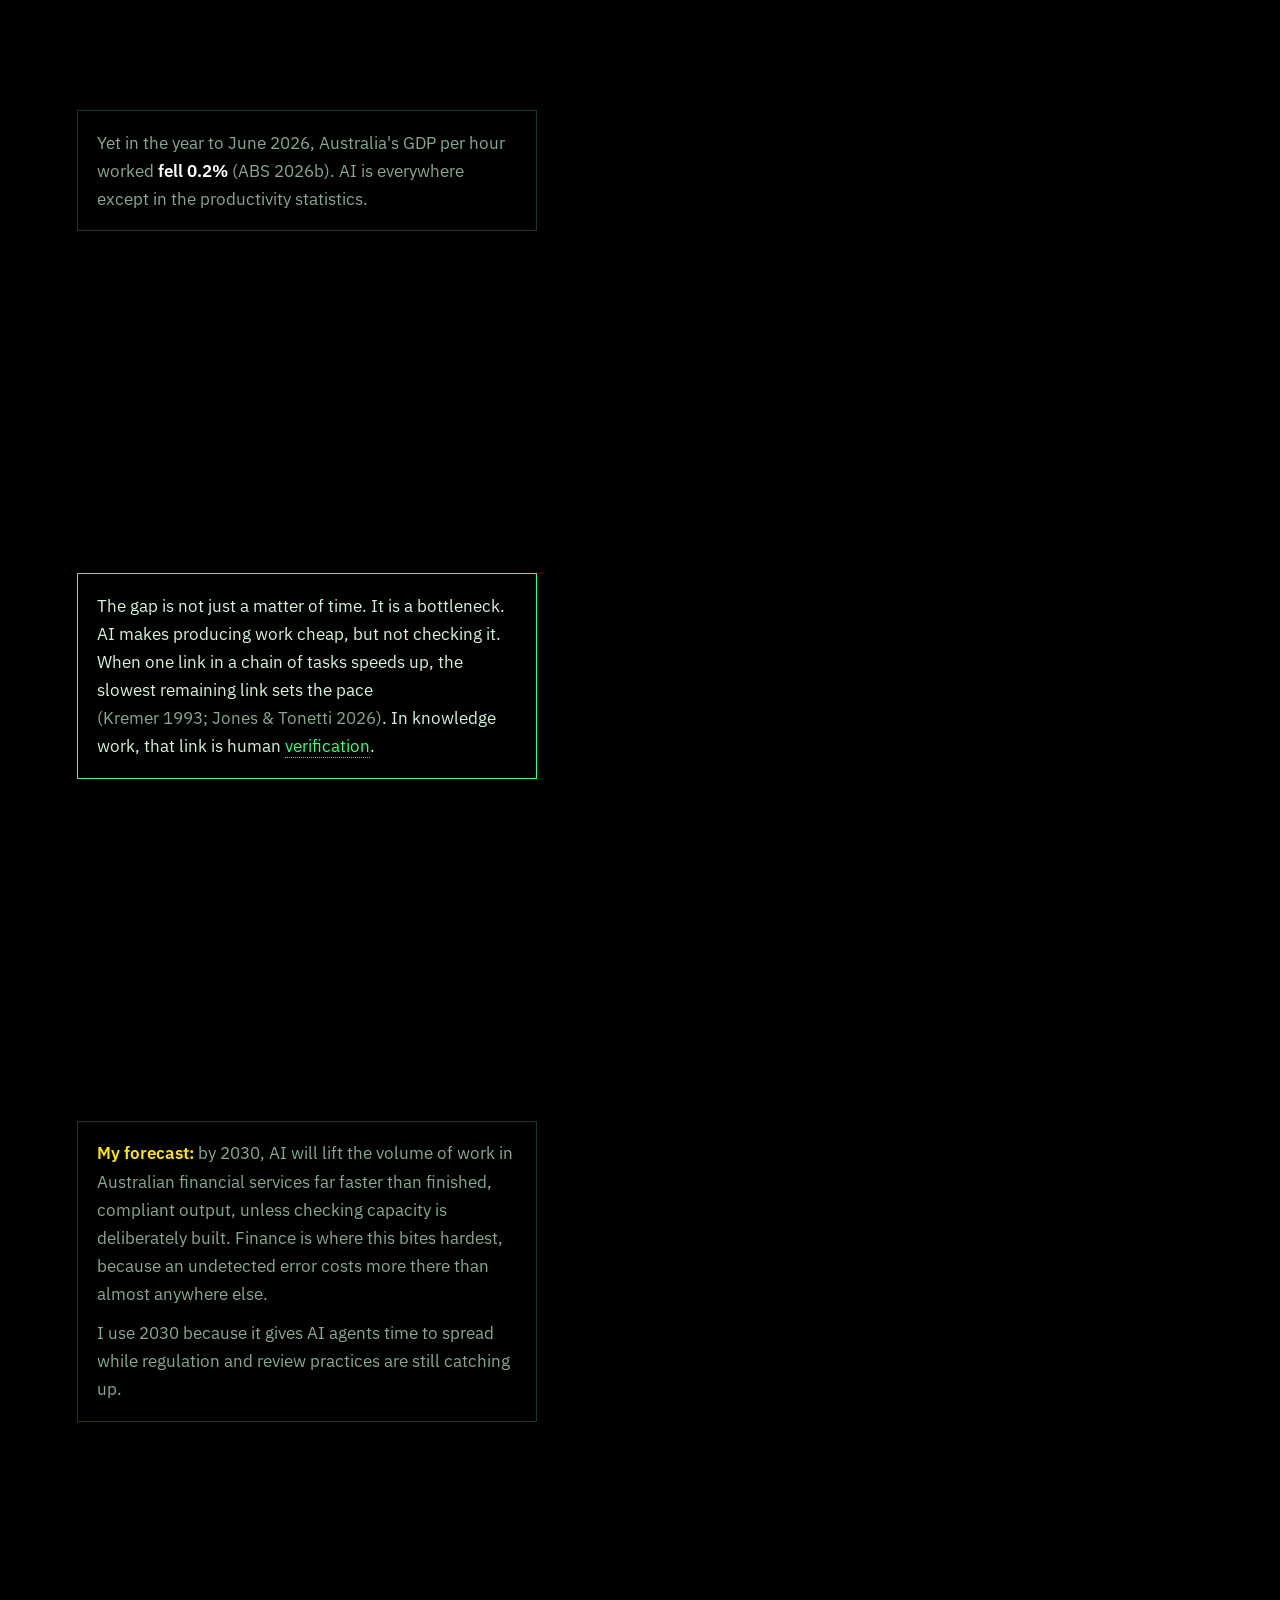
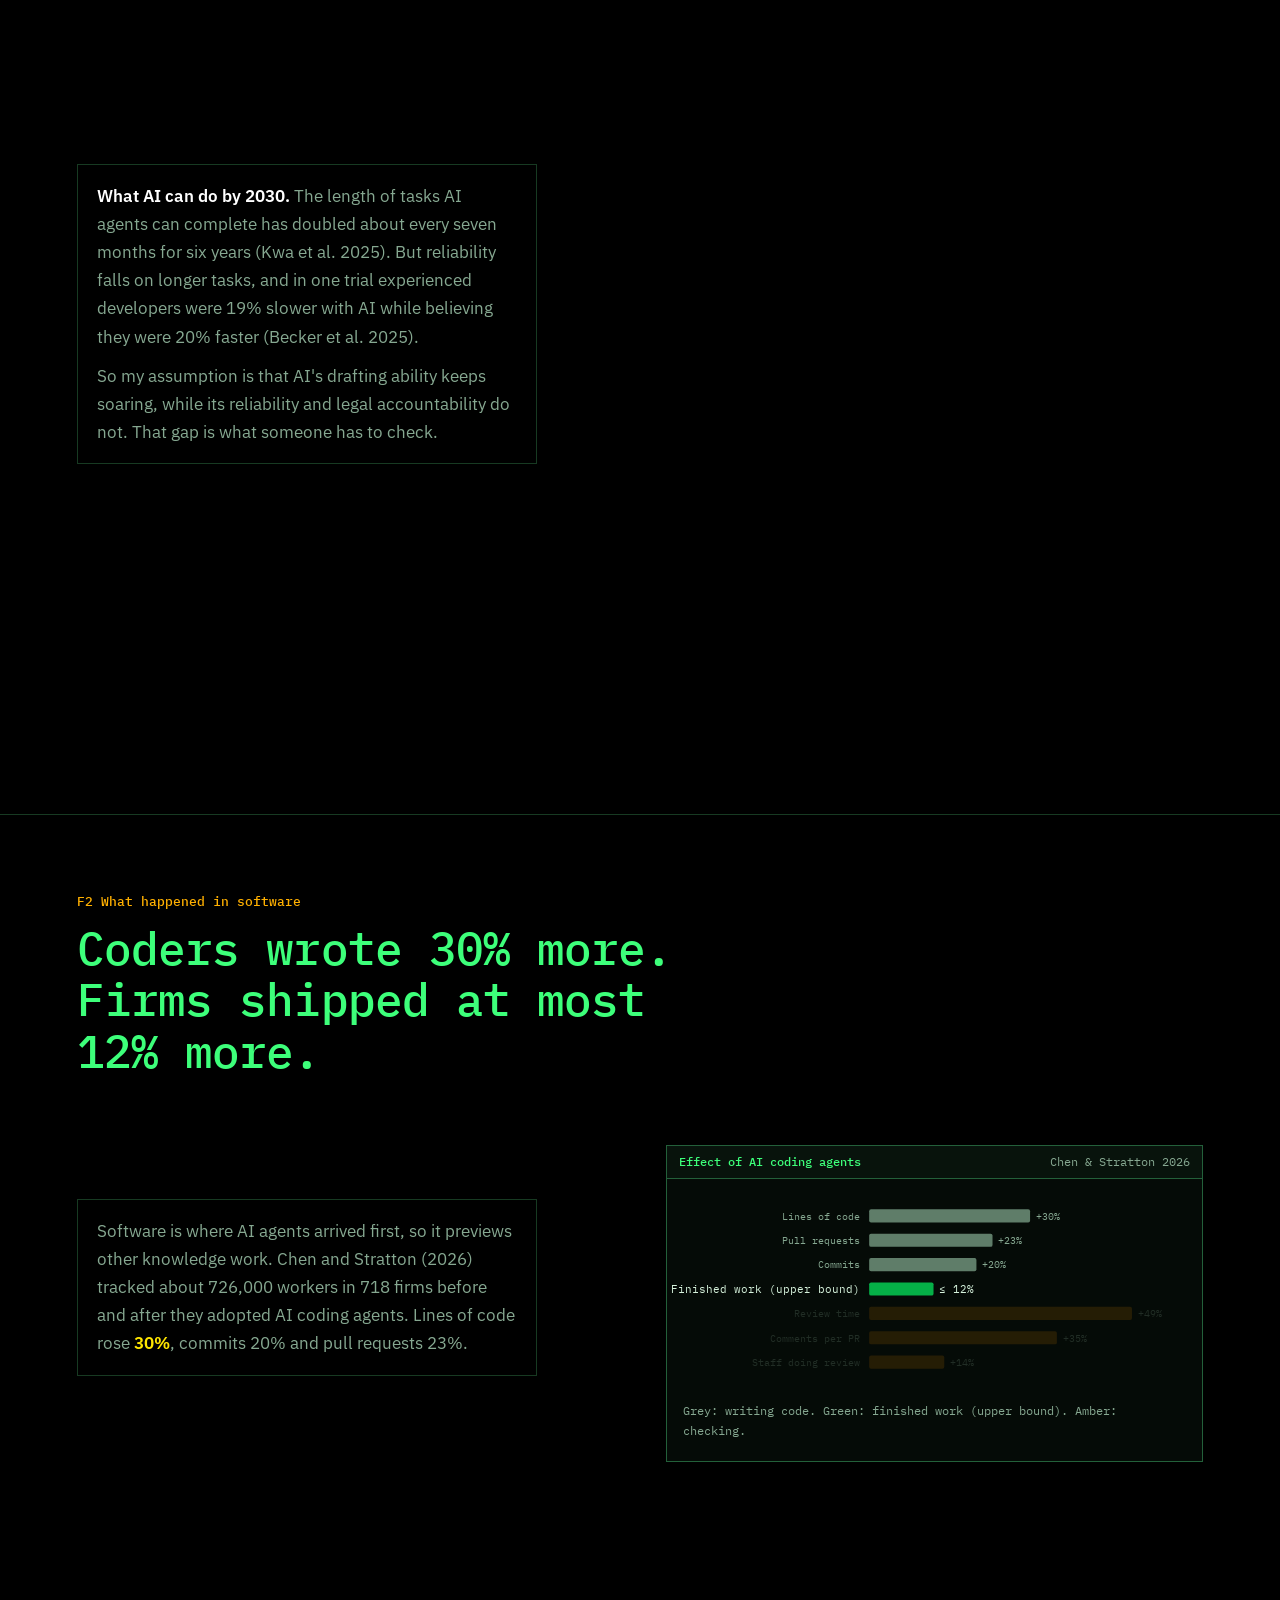
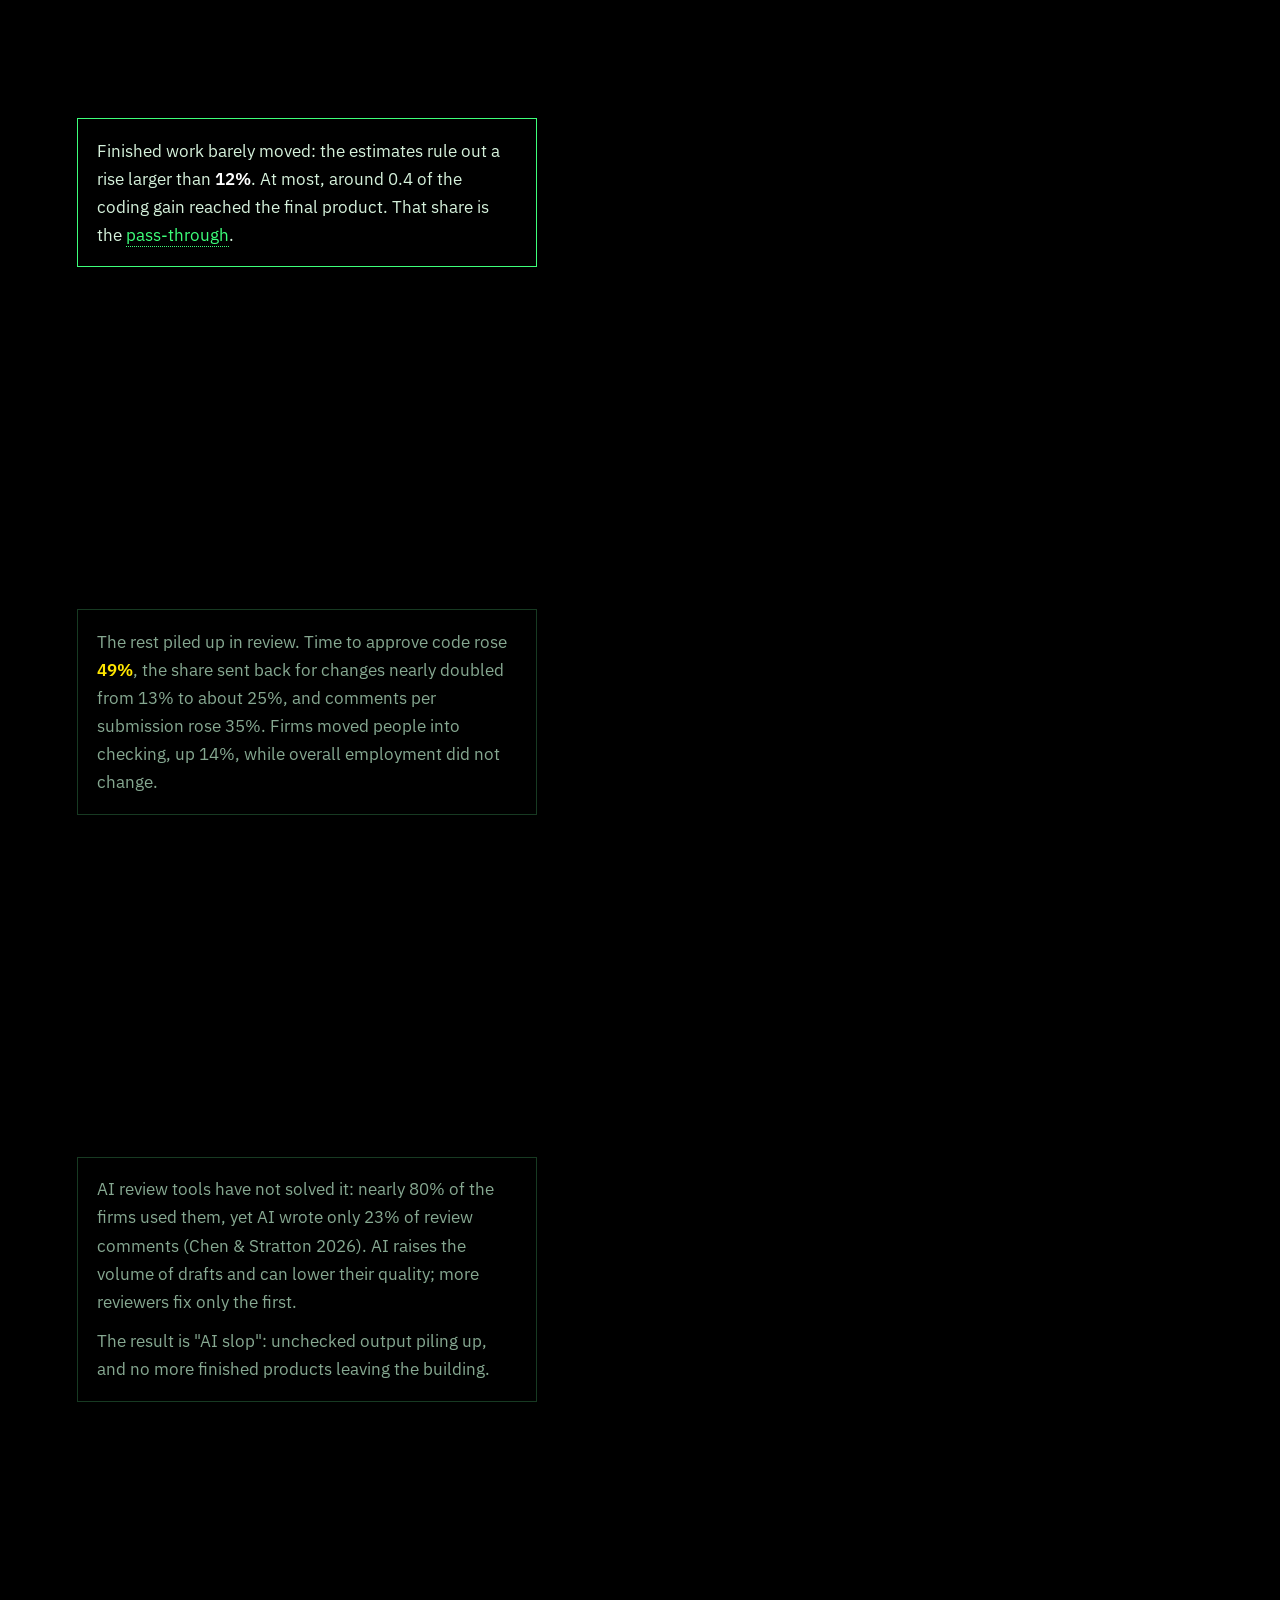
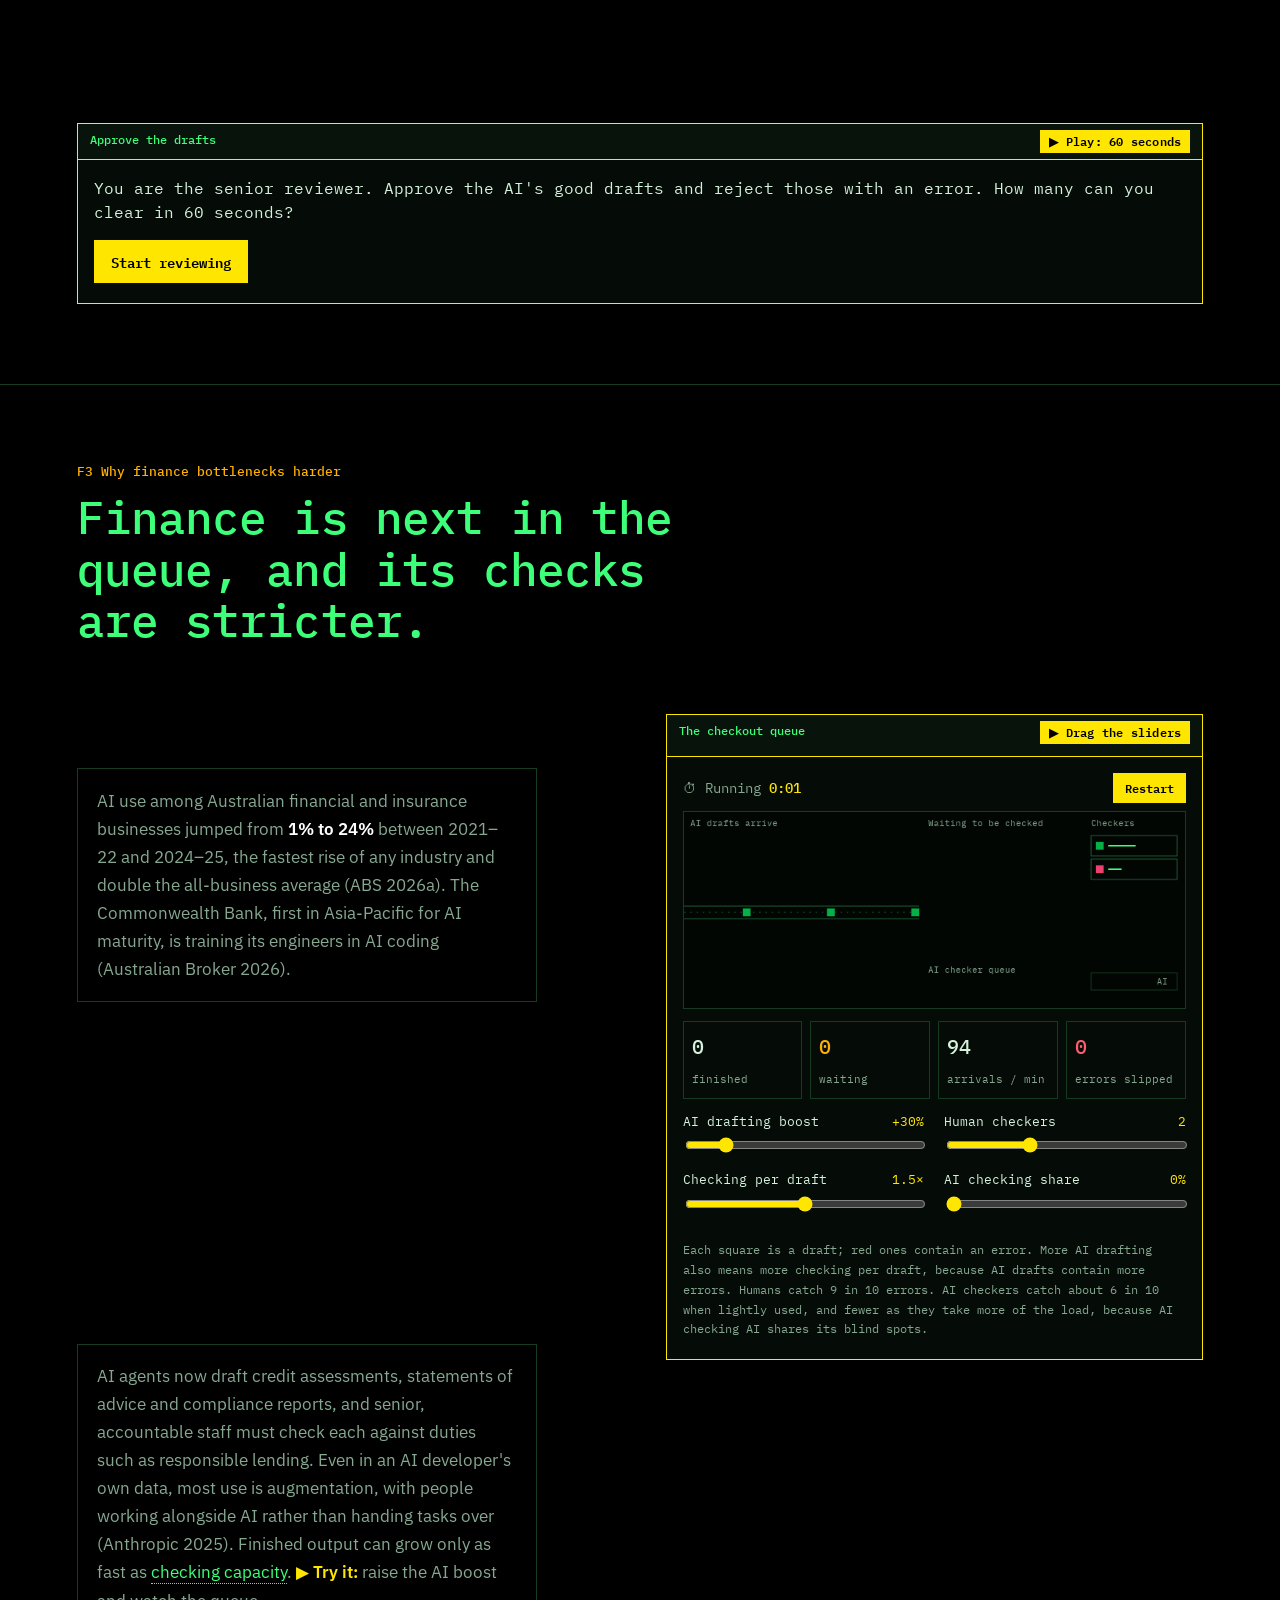
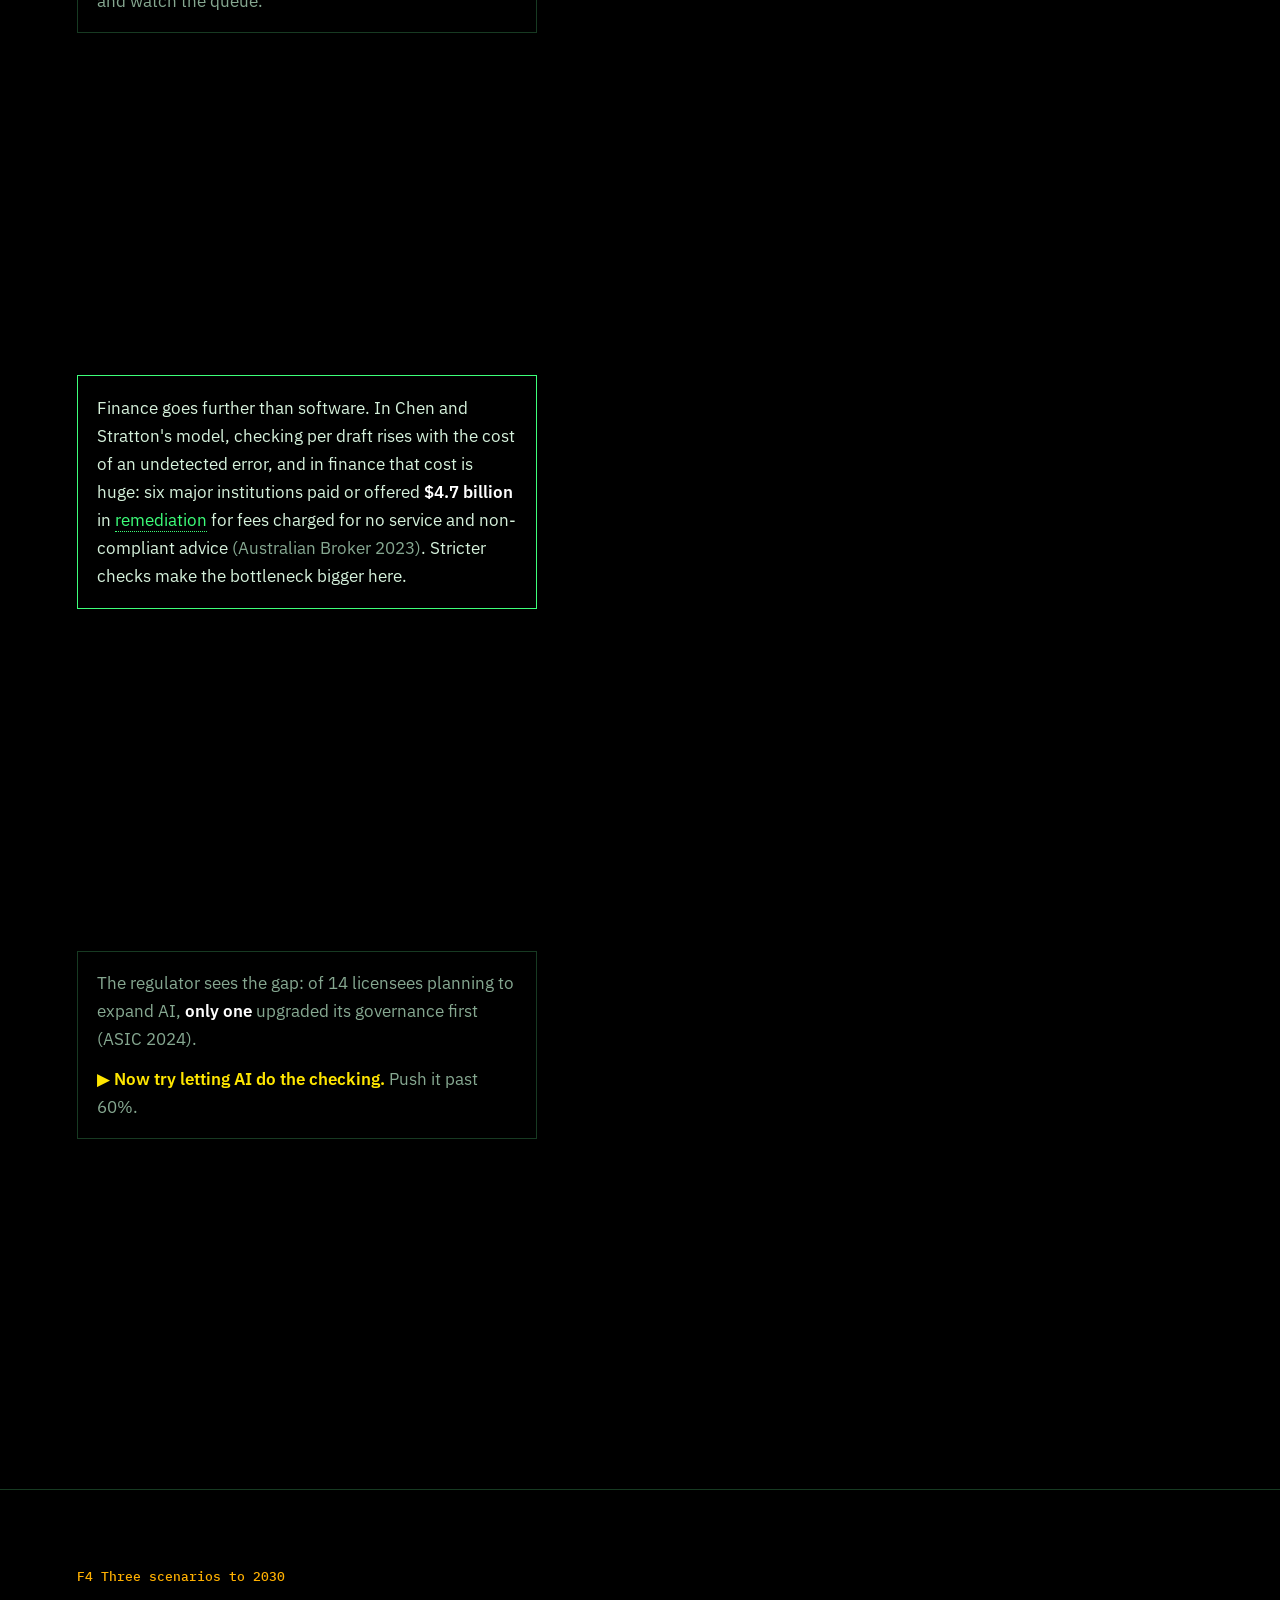
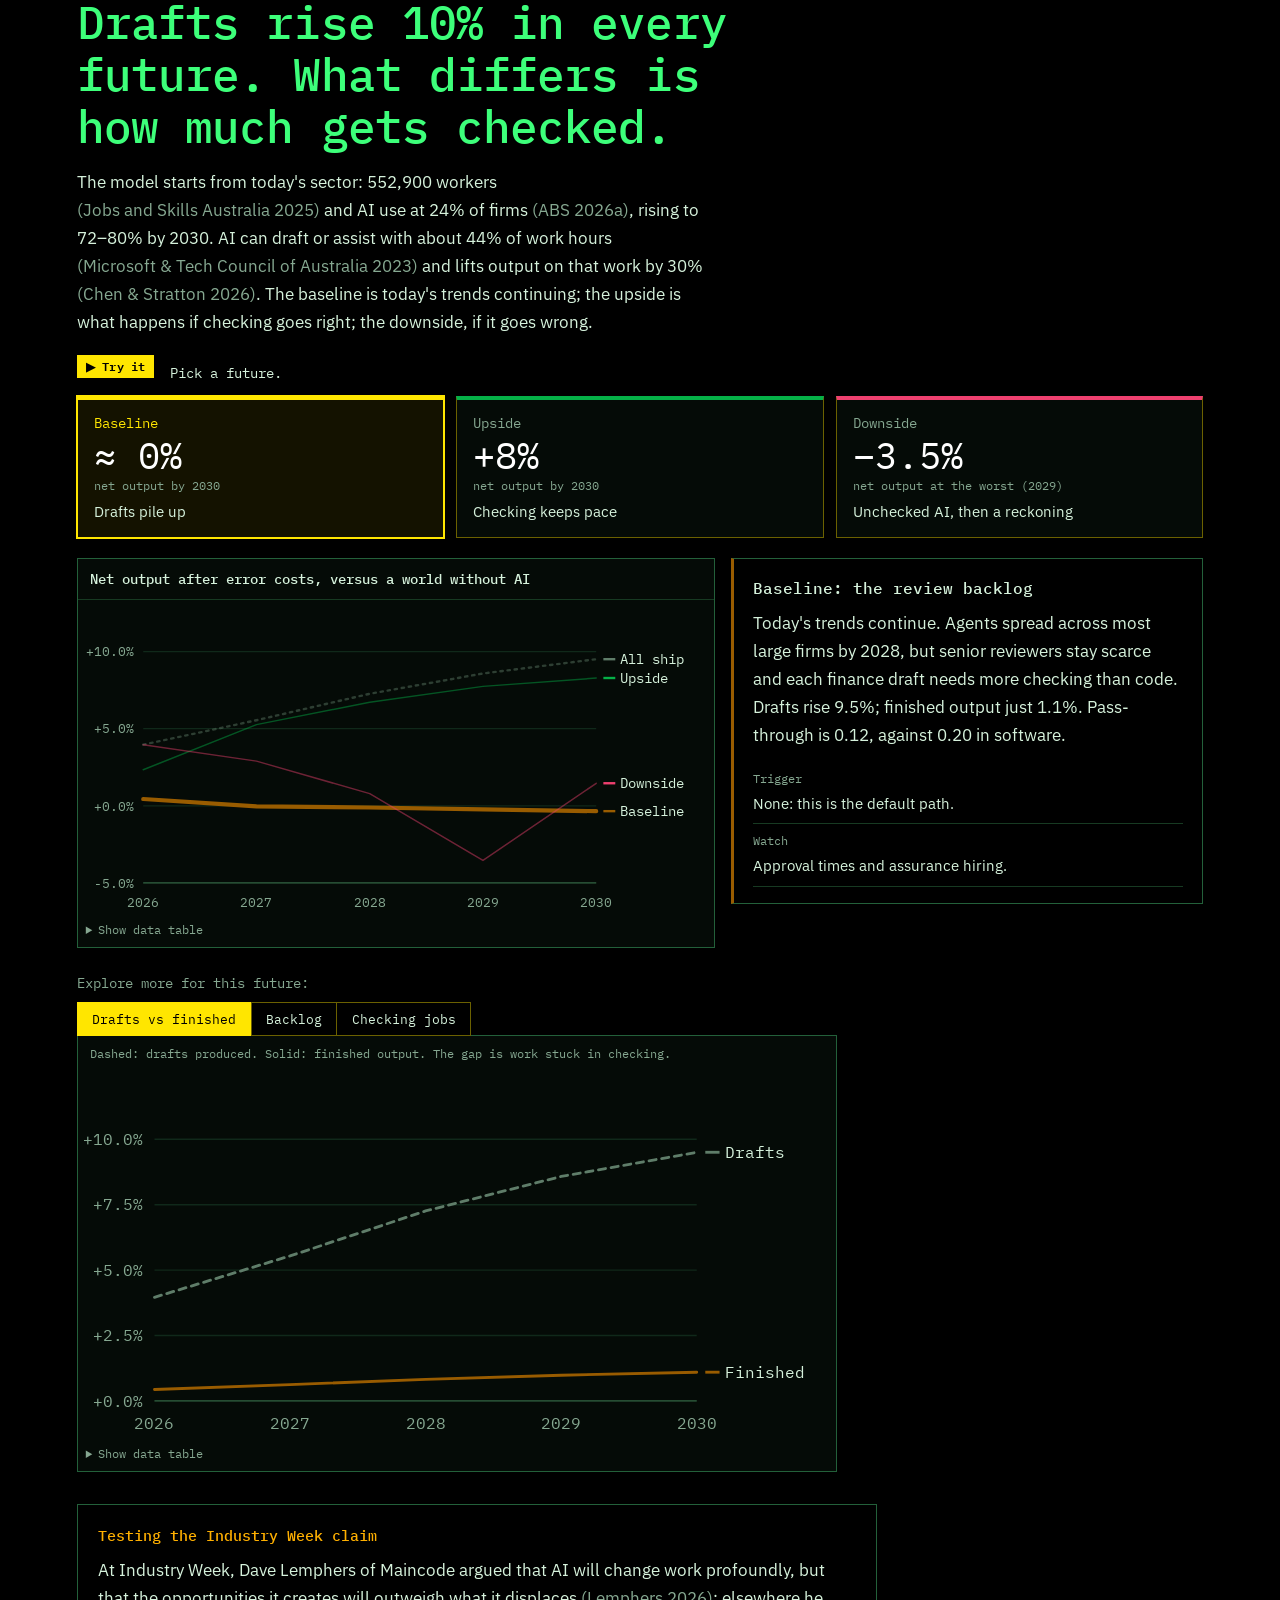
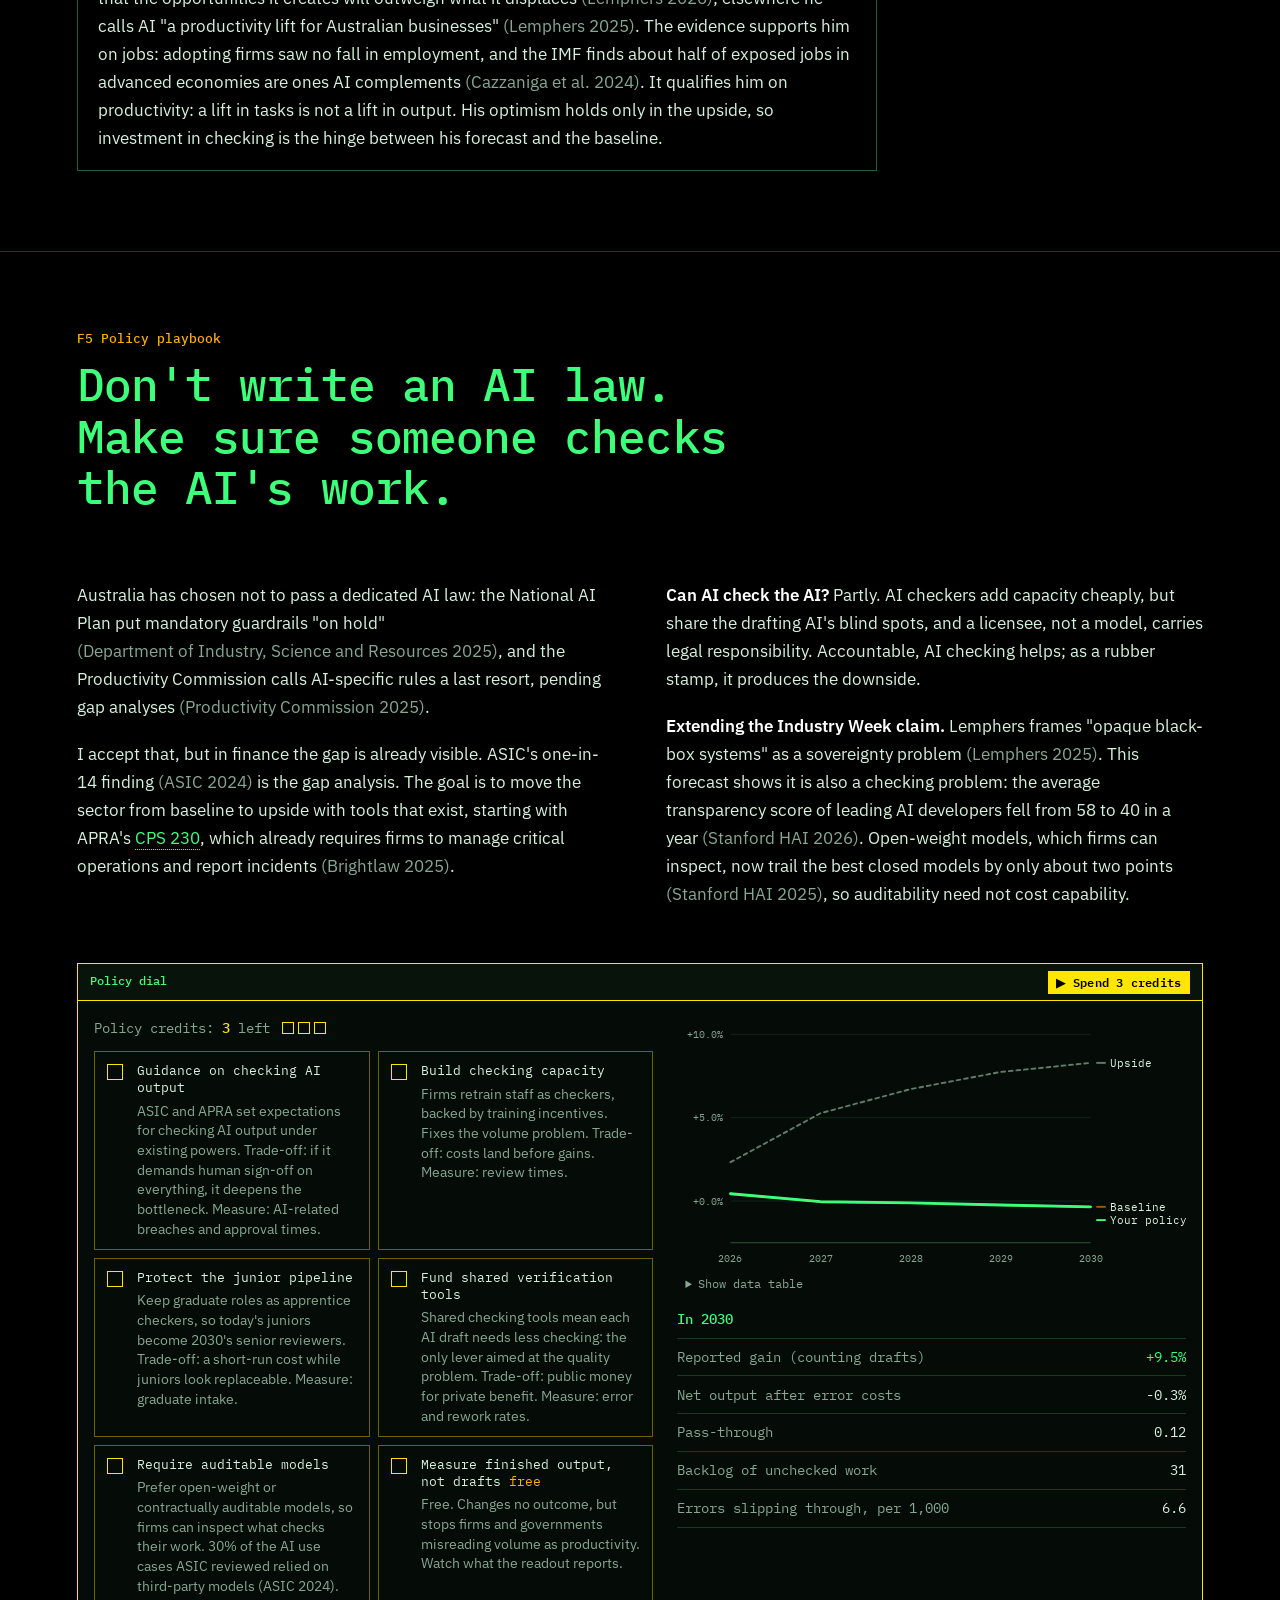
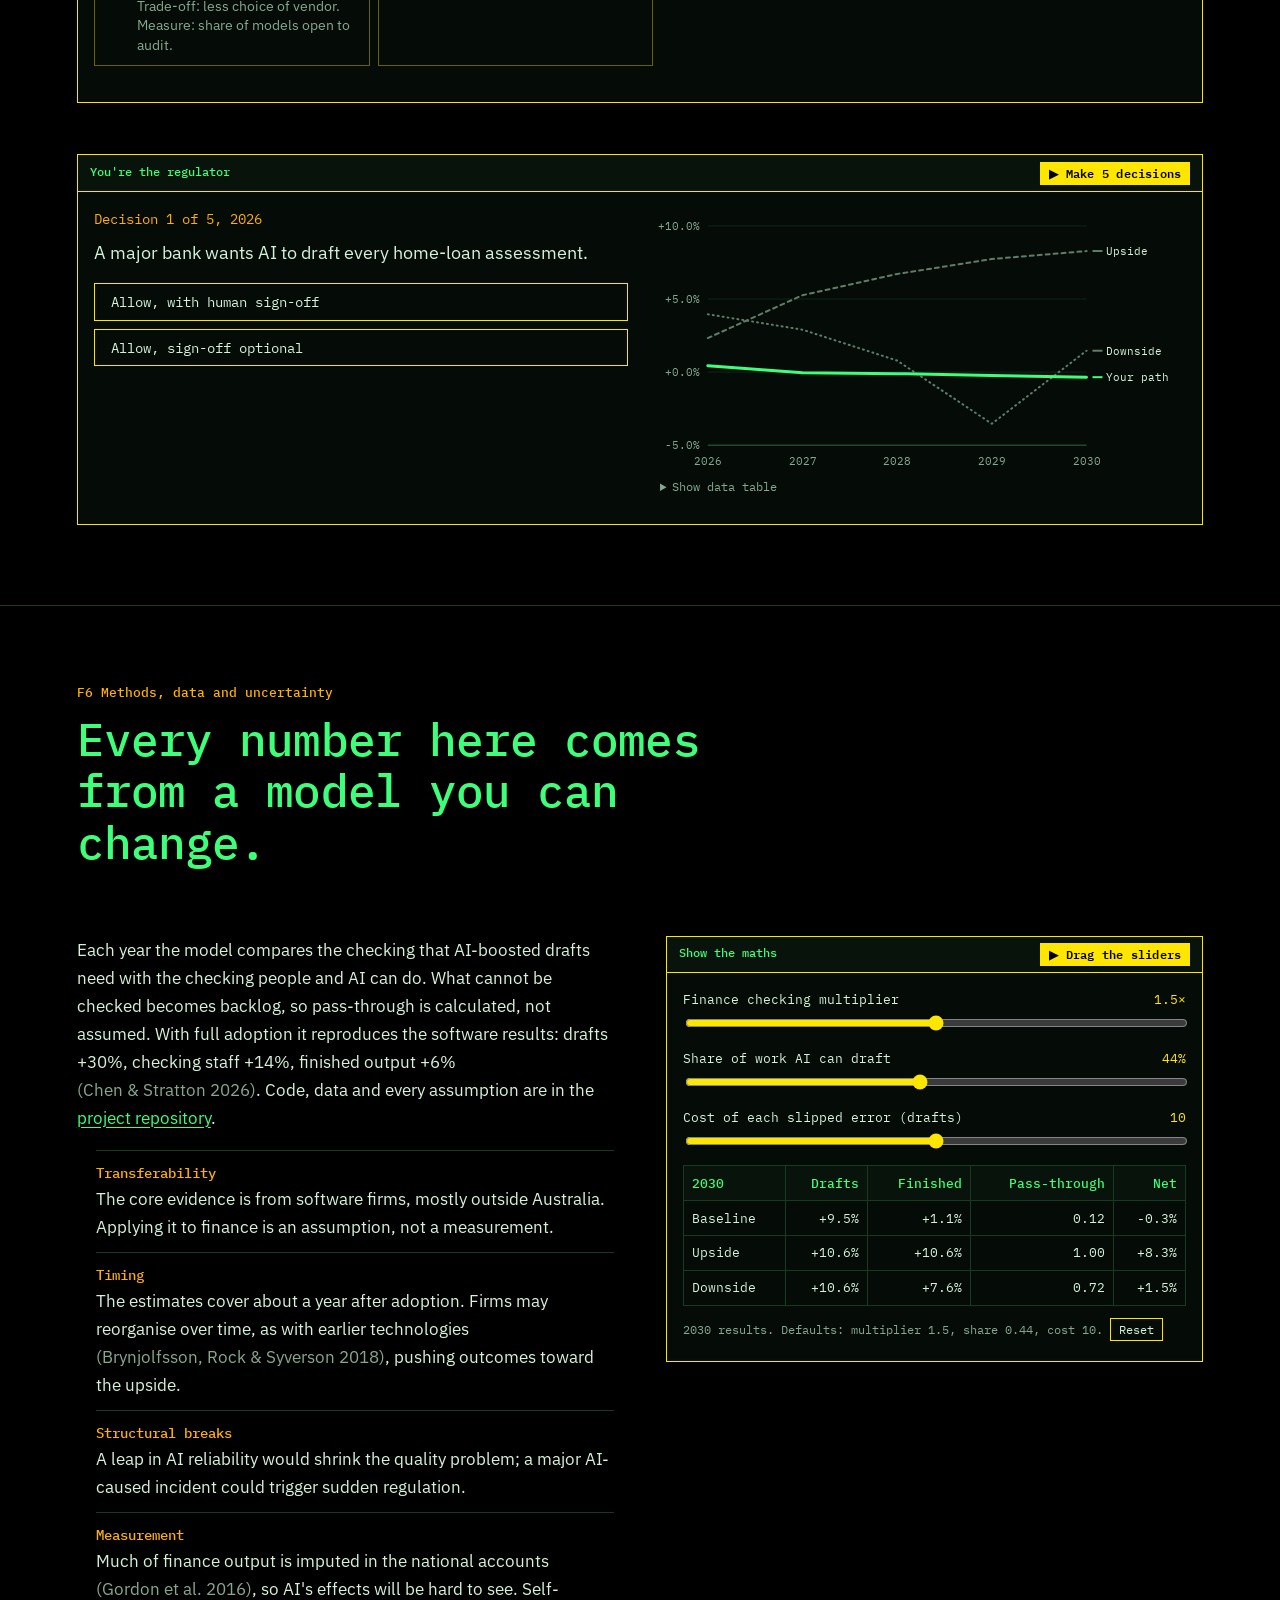
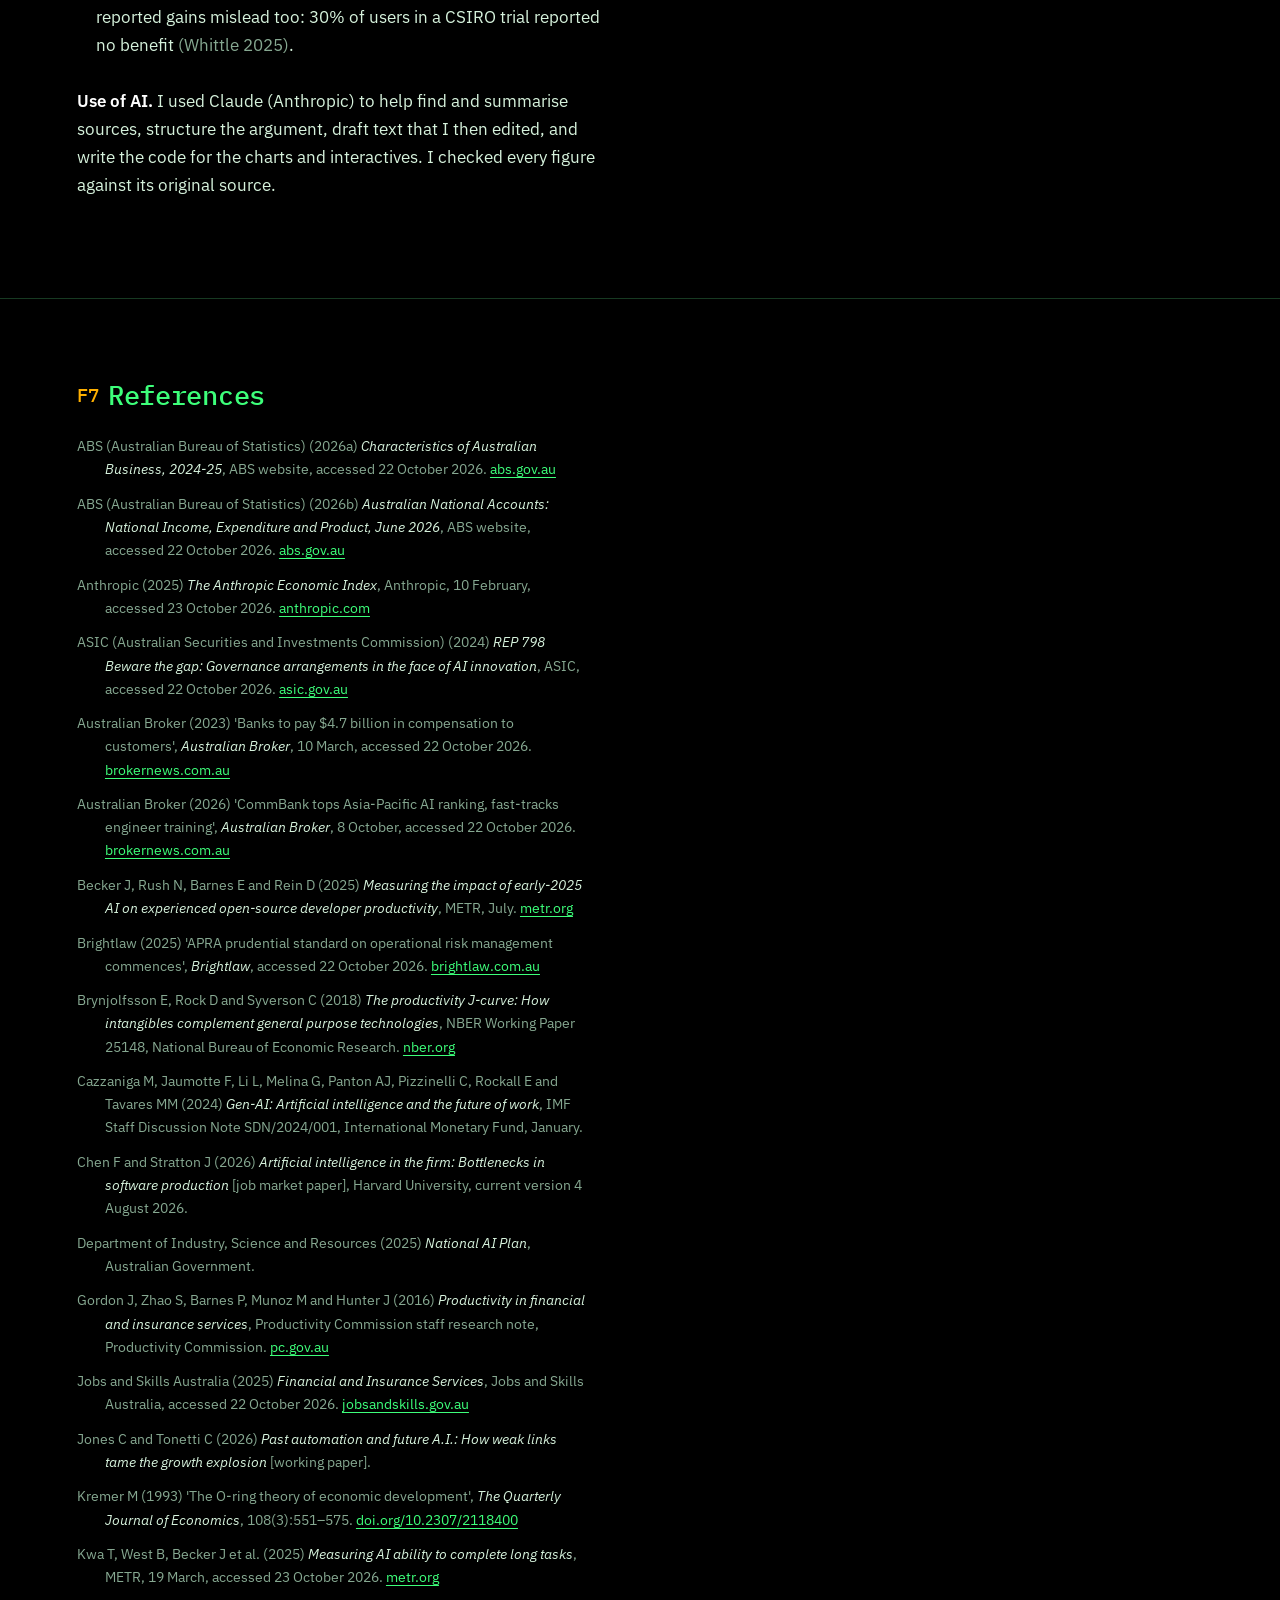
==== commit b1138848: "Checkout queue: quality channel (more AI drafting means more checking per draft), boost to +200%, ca" ====
--- a/forecast.html
+++ b/forecast.html
@@ -143,12 +143,12 @@
           </div>
           <div class="alert" id="q-alert" role="status">⚠ ASIC ENFORCEMENT ACTION: errors are reaching customers</div>
           <div class="queue__ctrls">
-            <div class="ctrl"><label for="q-speed">AI drafting boost</label><output id="q-speed-o"></output><input type="range" id="q-speed" min="0" max="100" step="5"></div>
-            <div class="ctrl"><label for="q-checkers">Human checkers</label><output id="q-checkers-o"></output><input type="range" id="q-checkers" min="1" max="6" step="1"></div>
+            <div class="ctrl"><label for="q-speed">AI drafting boost</label><output id="q-speed-o"></output><input type="range" id="q-speed" min="0" max="200" step="10"></div>
+            <div class="ctrl"><label for="q-checkers">Human checkers</label><output id="q-checkers-o"></output><input type="range" id="q-checkers" min="1" max="4" step="1"></div>
             <div class="ctrl"><label for="q-strict">Checking per draft</label><output id="q-strict-o"></output><input type="range" id="q-strict" min="100" max="200" step="10"></div>
             <div class="ctrl"><label for="q-ai">AI checking share</label><output id="q-ai-o"></output><input type="range" id="q-ai" min="0" max="80" step="5"></div>
           </div>
-          <p class="panel__note">Each square is a draft; red ones contain an error. Humans catch 9 in 10 errors. AI checkers catch about 6 in 10 when lightly used, and fewer as they take more of the load, because AI checking AI shares its blind spots.</p>
+          <p class="panel__note">Each square is a draft; red ones contain an error. More AI drafting also means more checking per draft, because AI drafts contain more errors. Humans catch 9 in 10 errors. AI checkers catch about 6 in 10 when lightly used, and fewer as they take more of the load, because AI checking AI shares its blind spots.</p>
         </div>
       </div>
     </div>
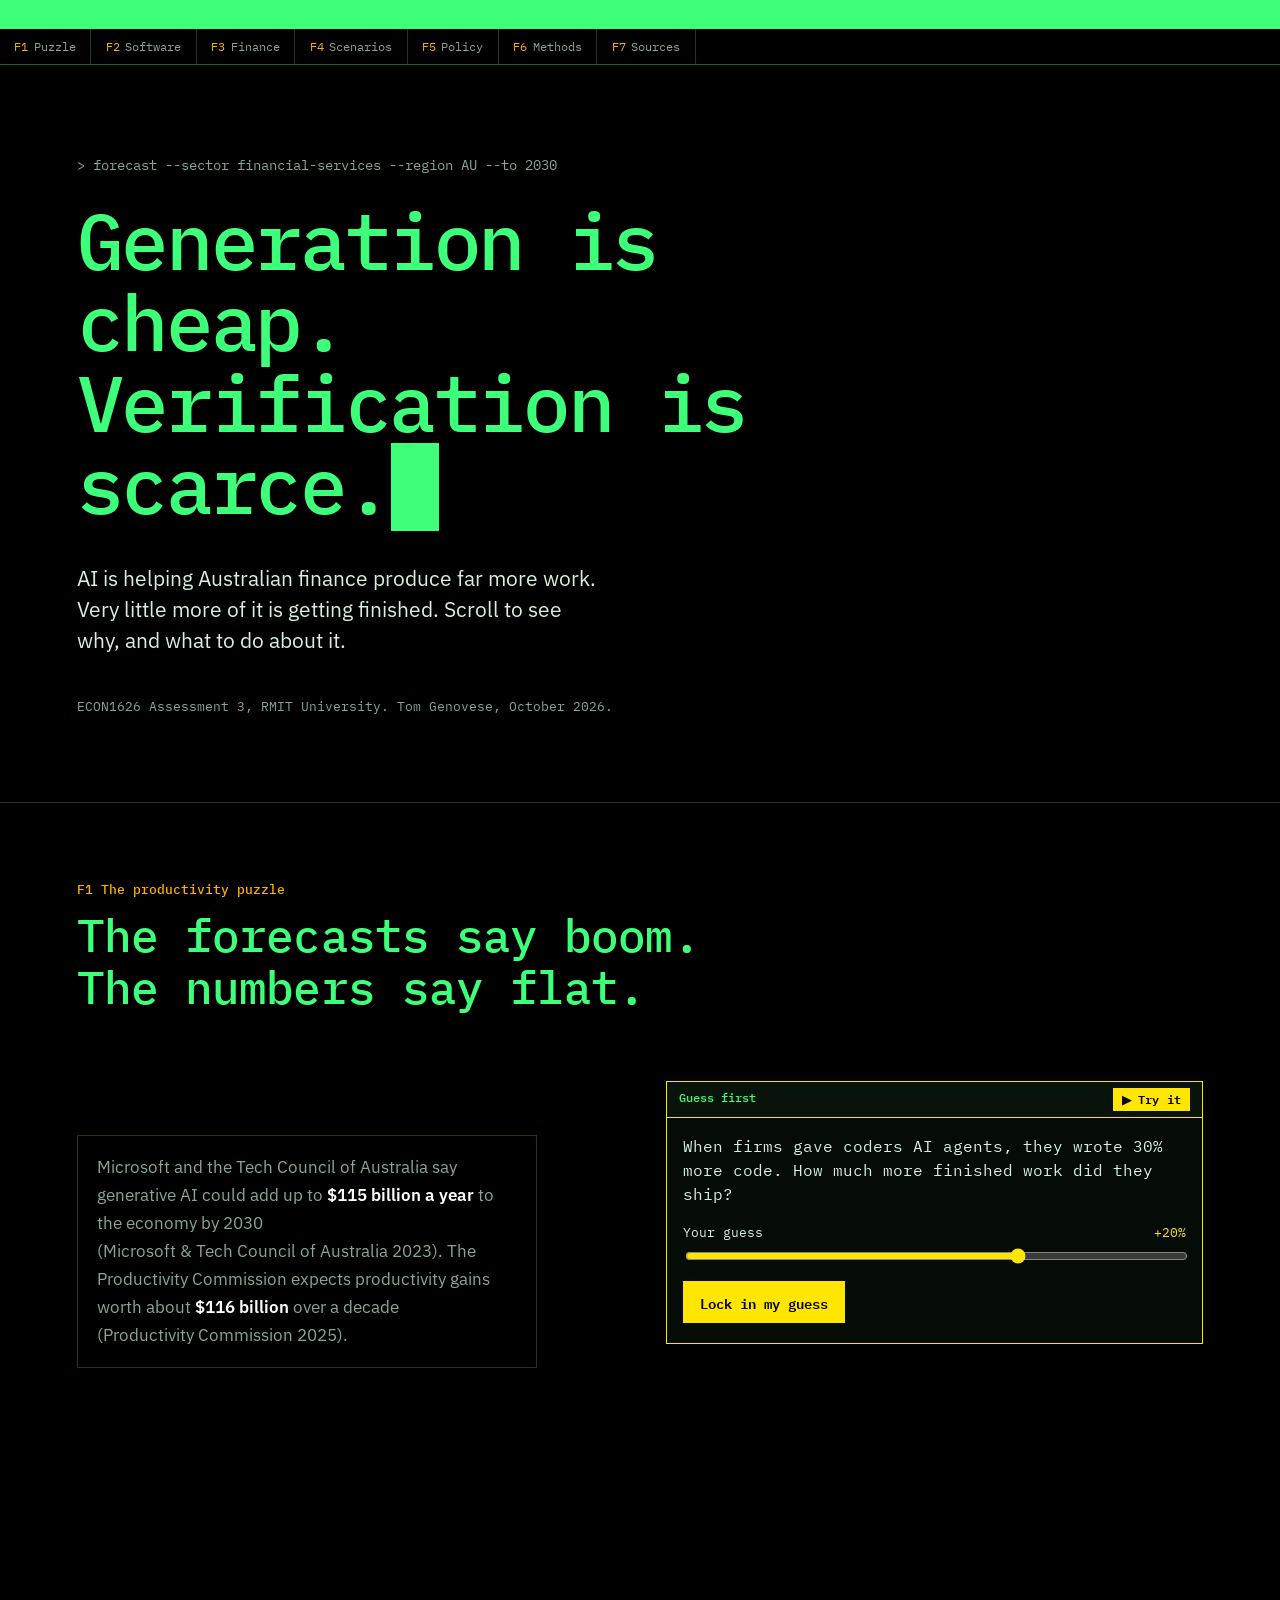
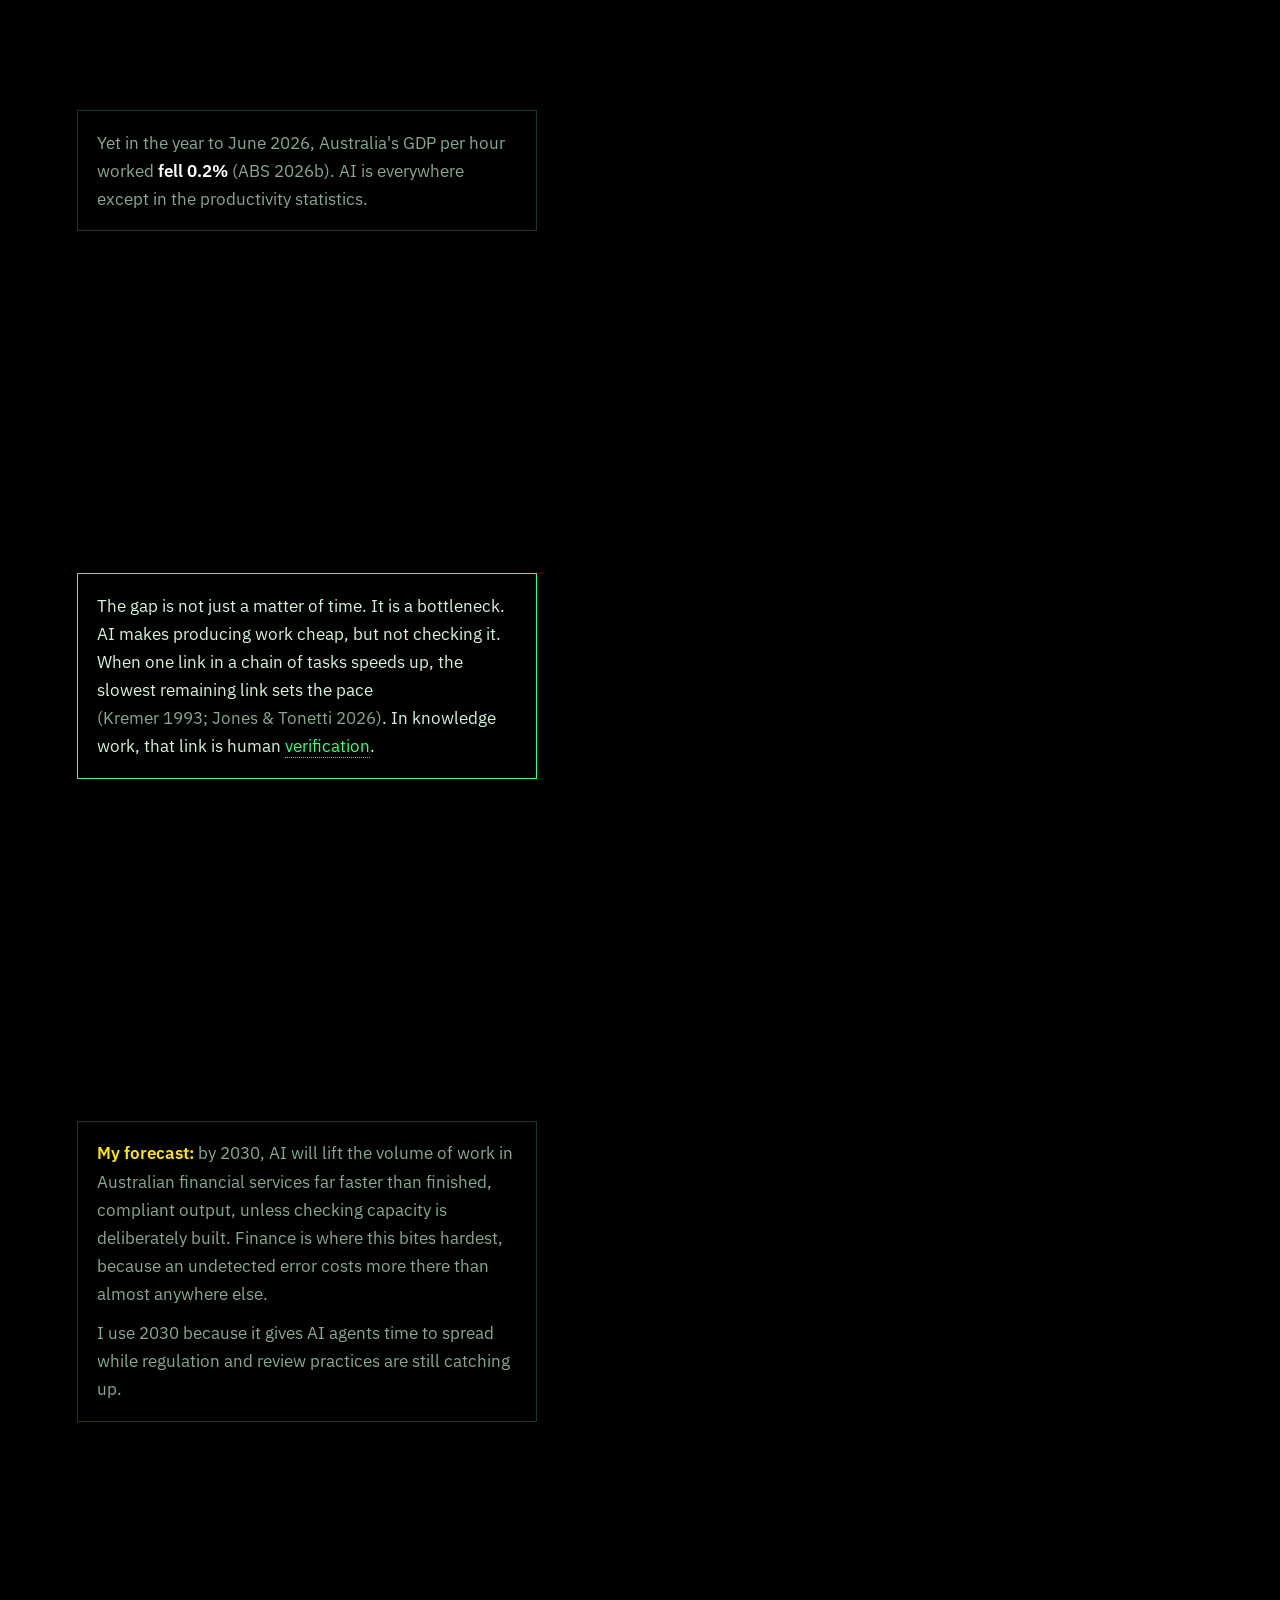
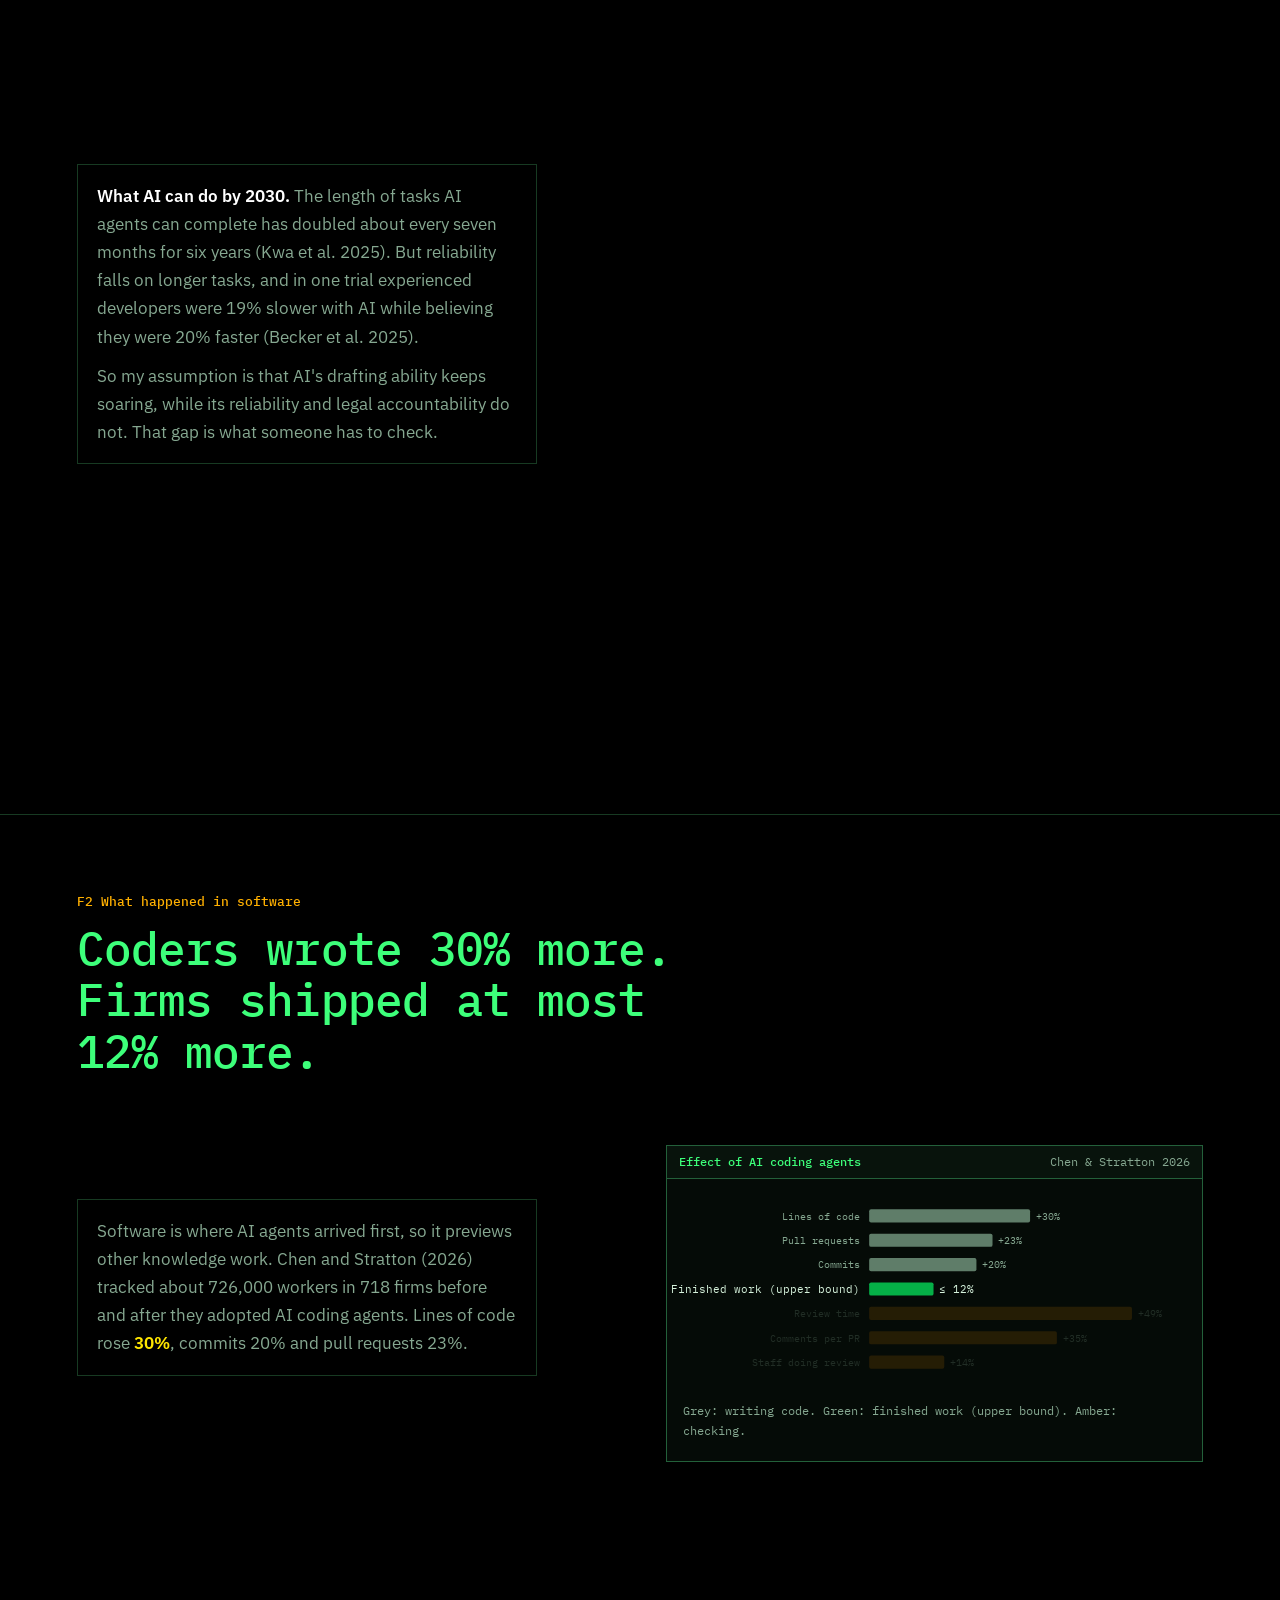
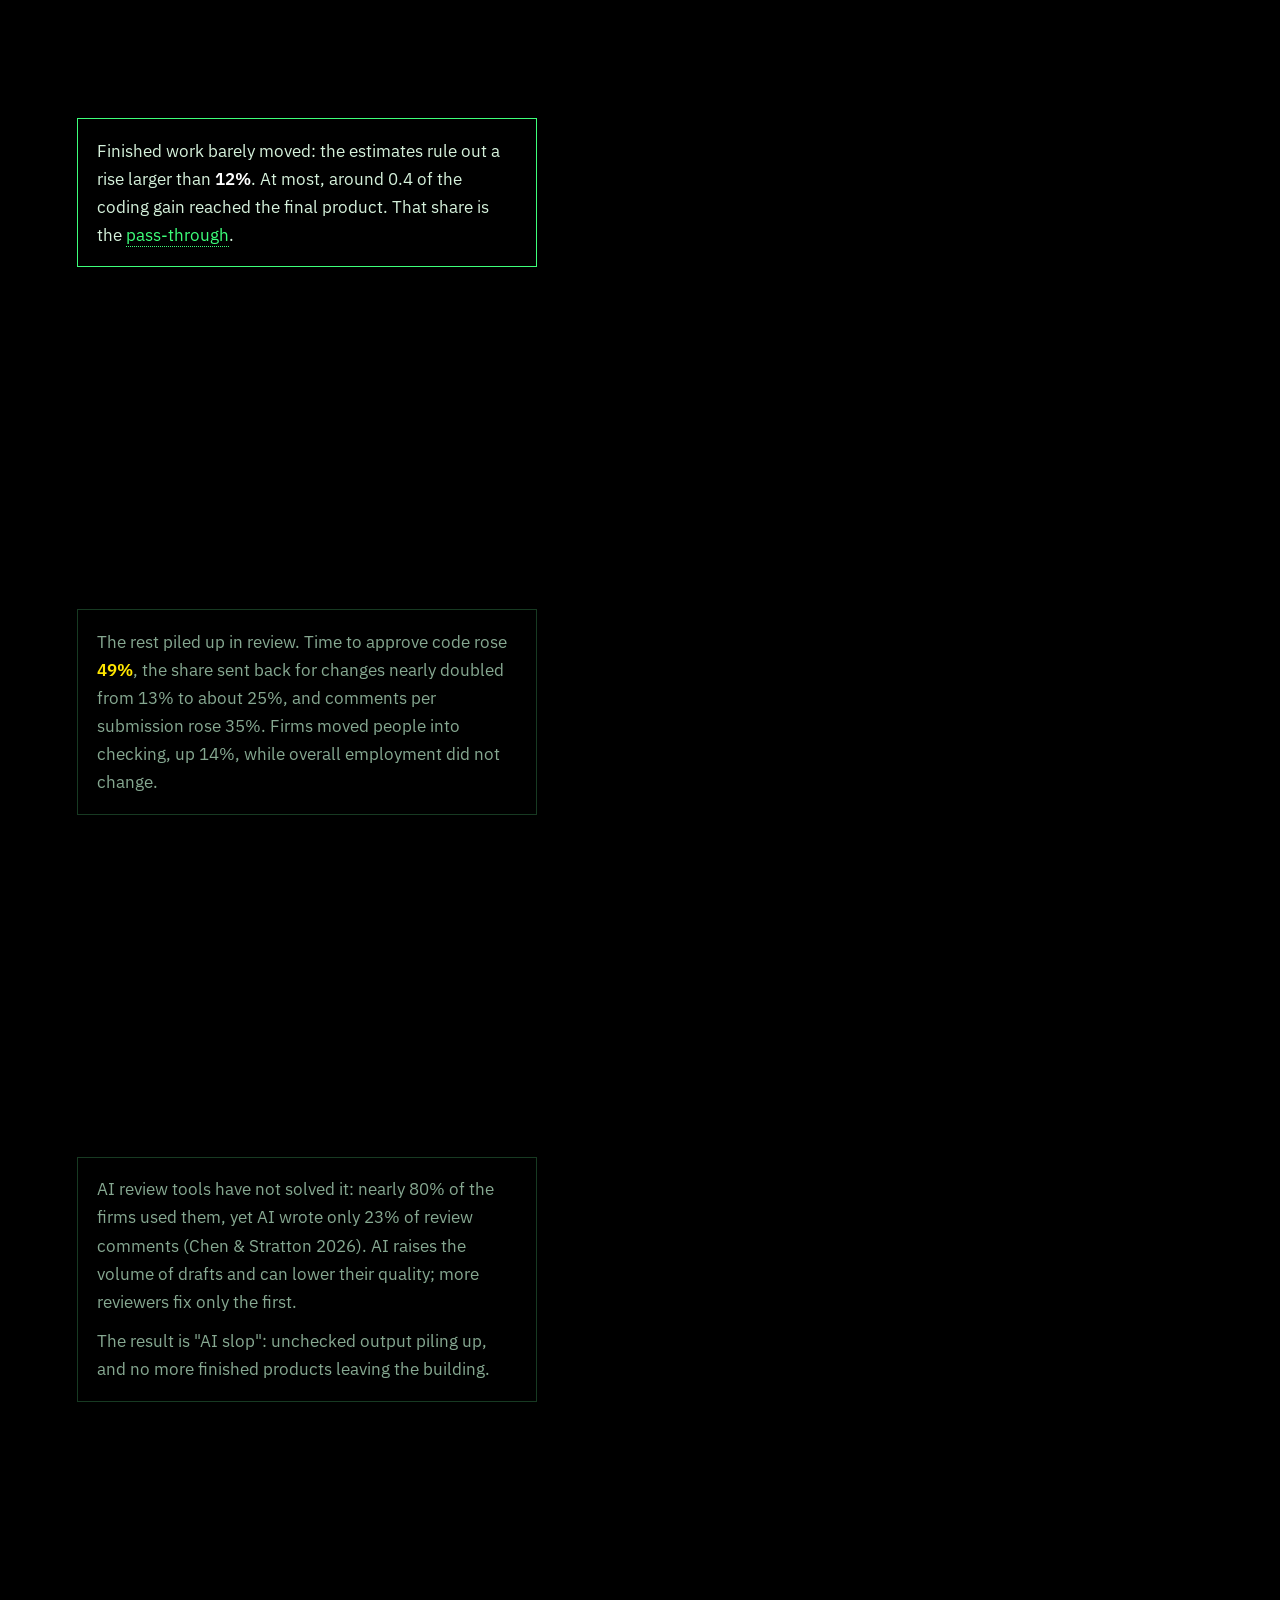
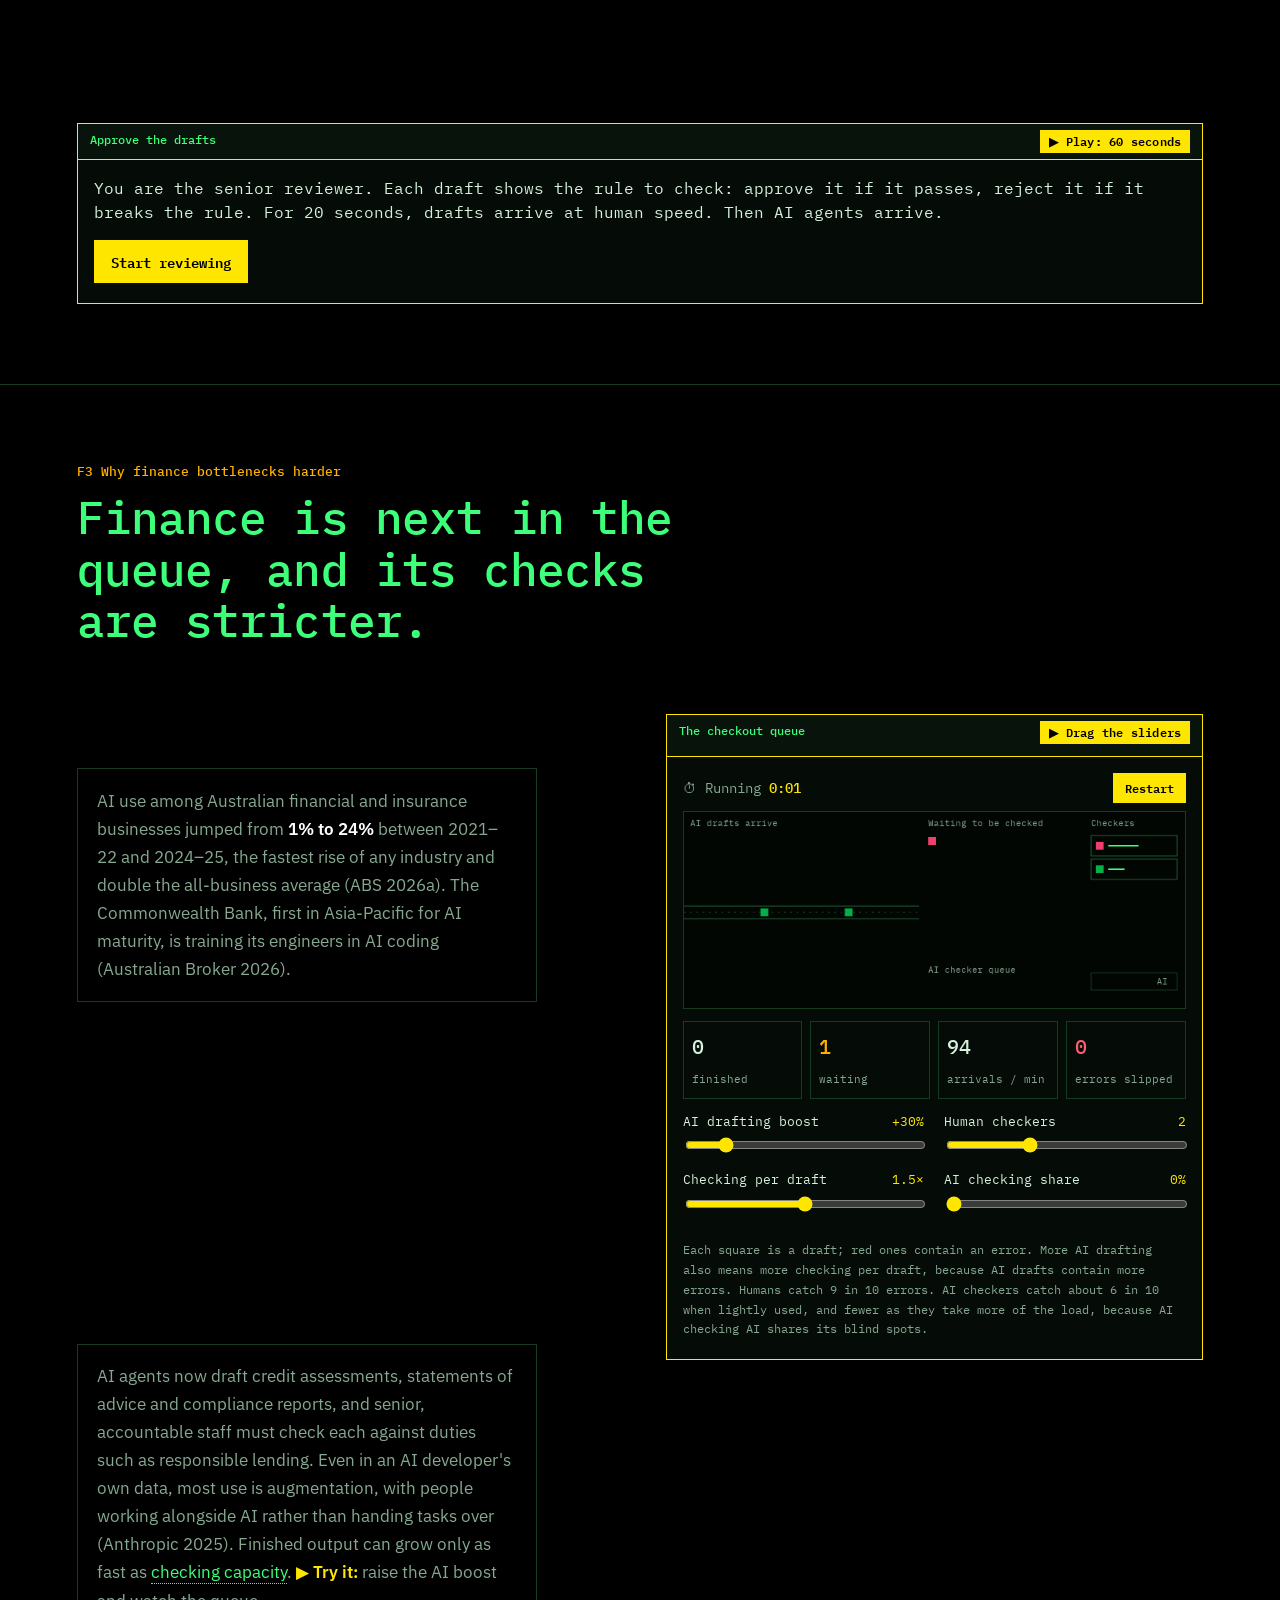
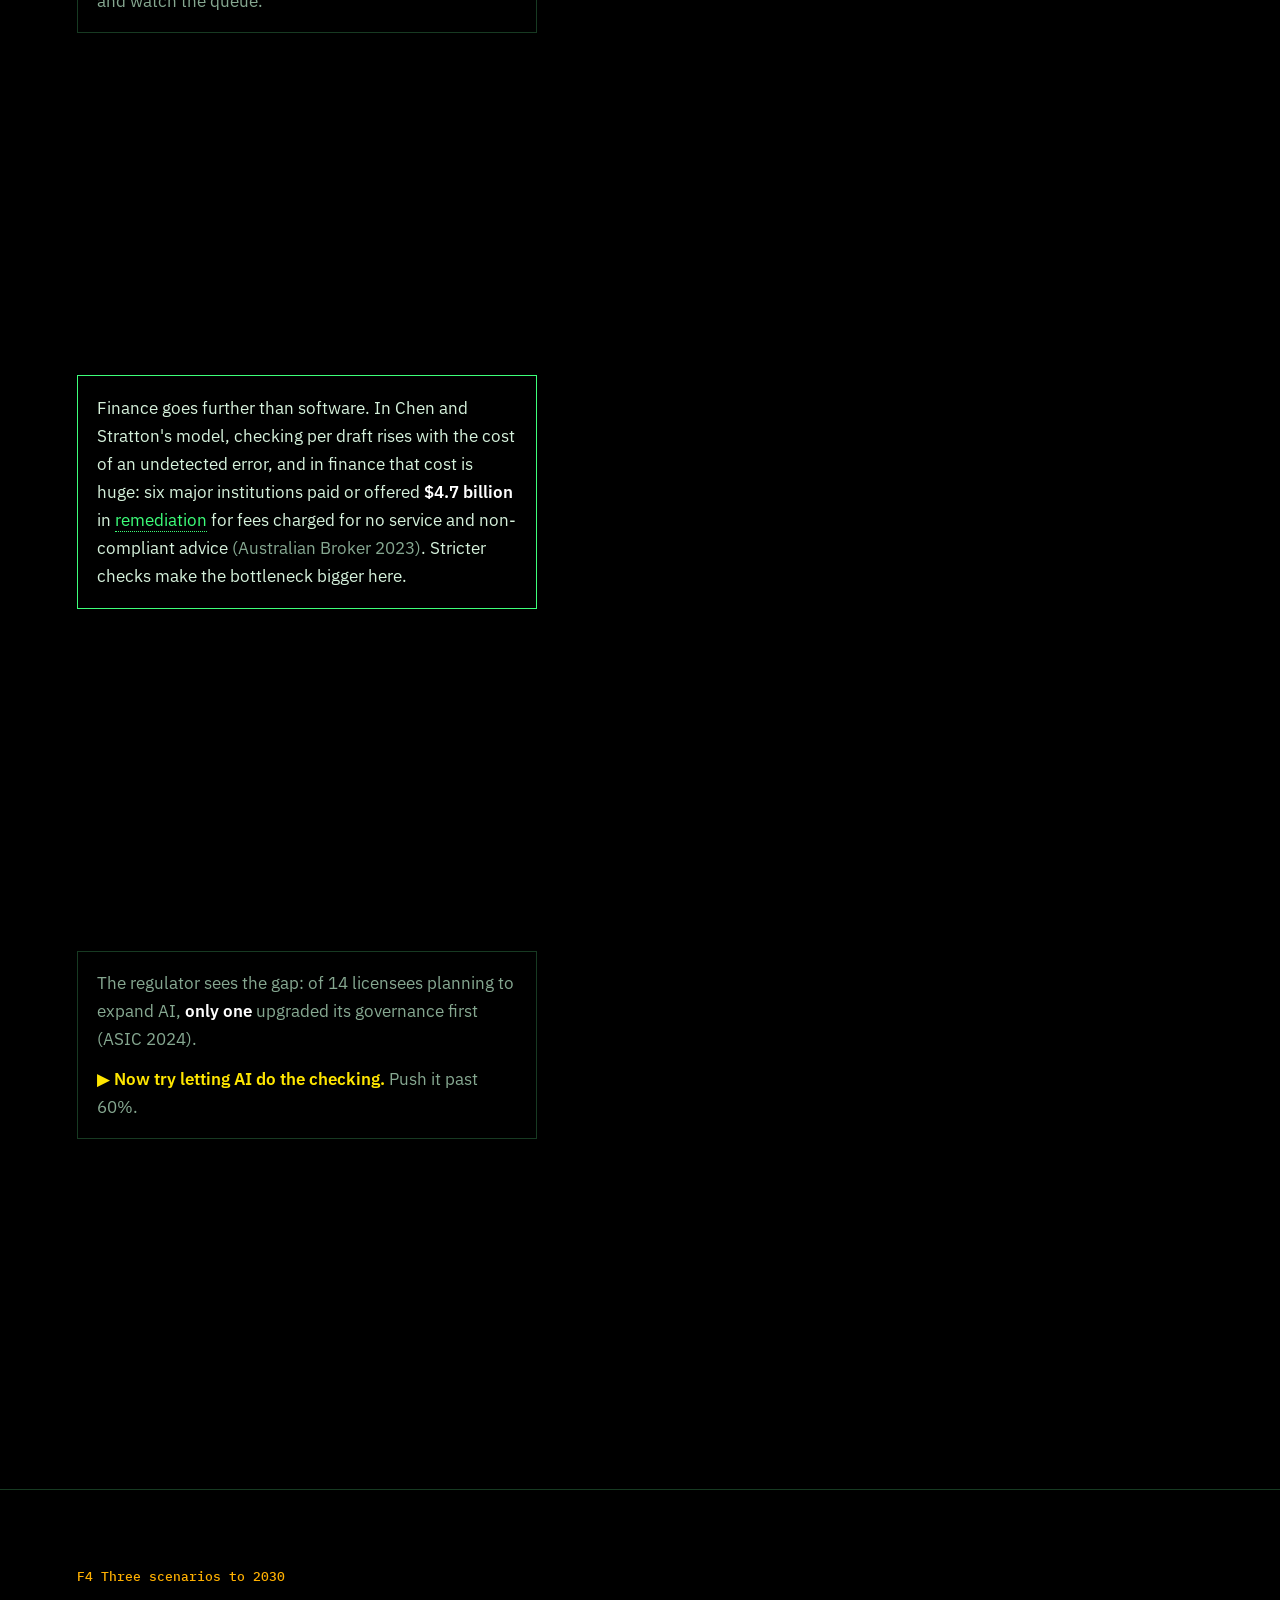
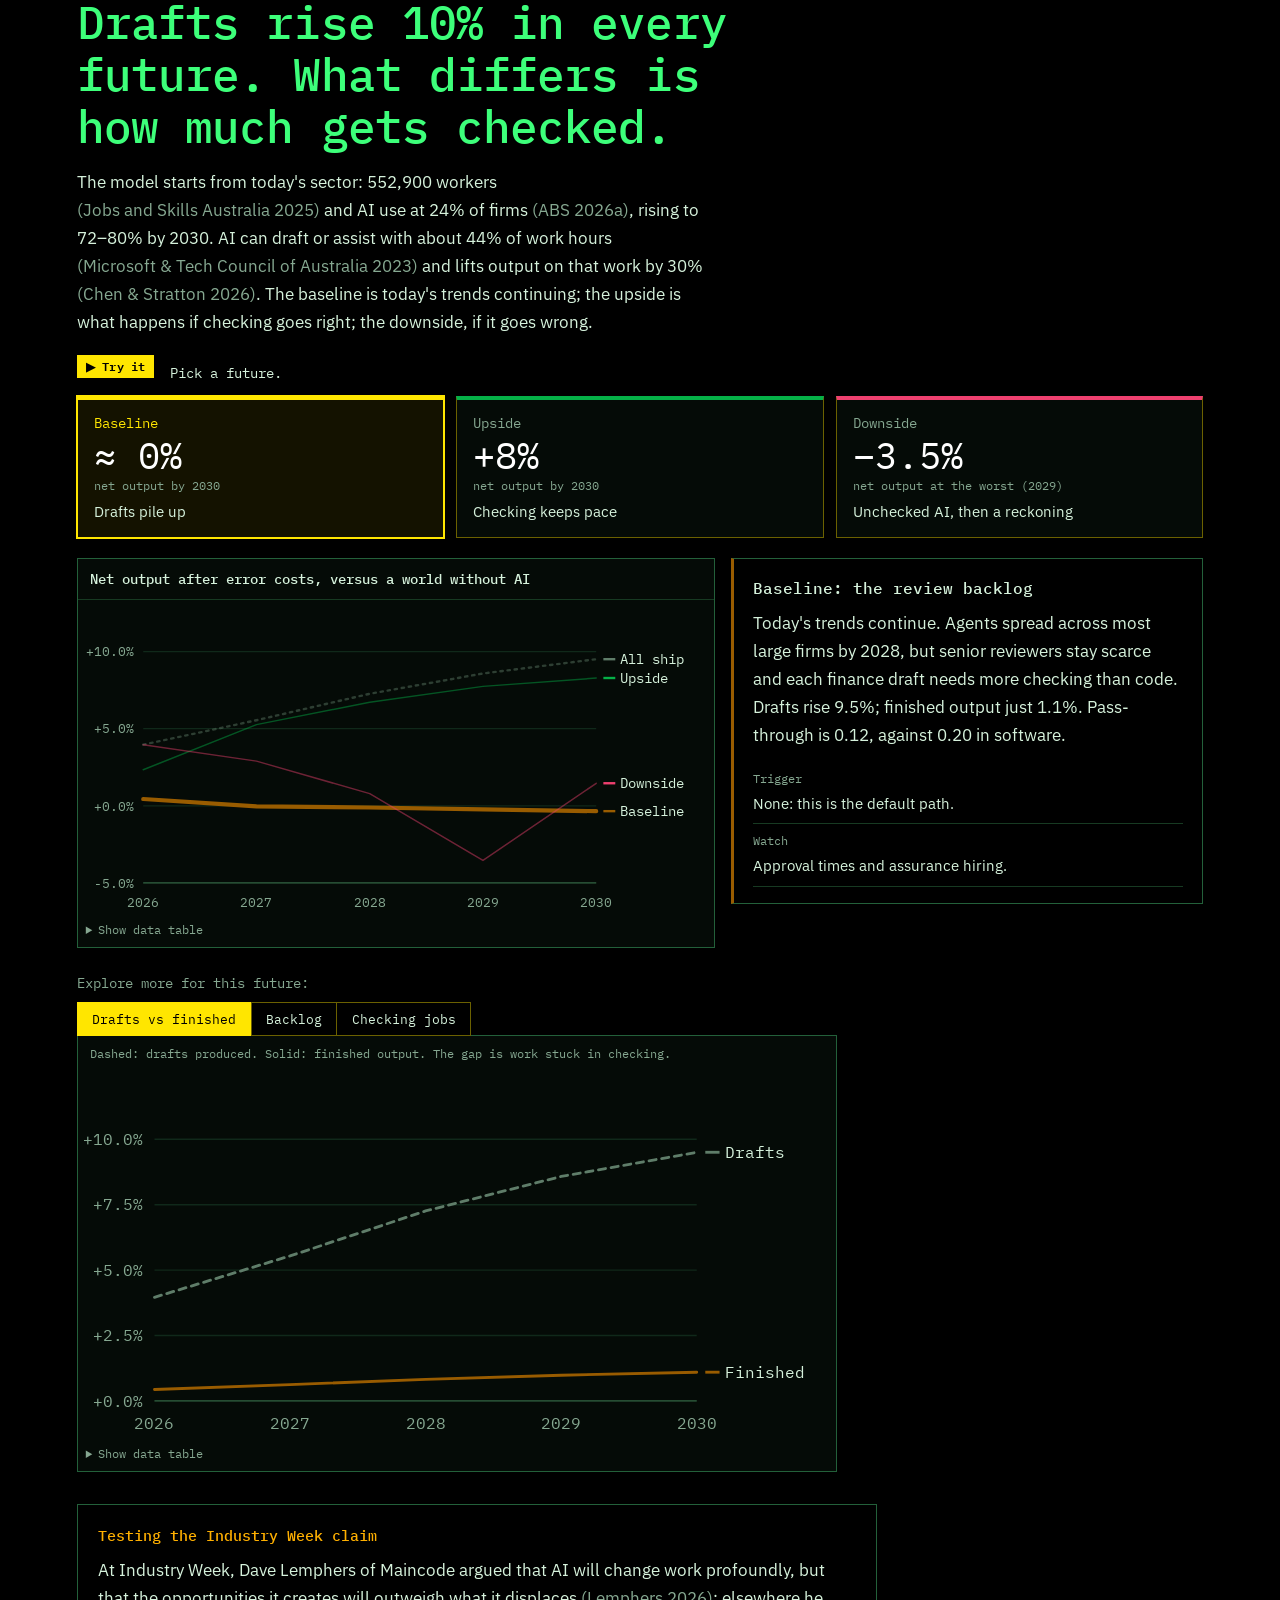
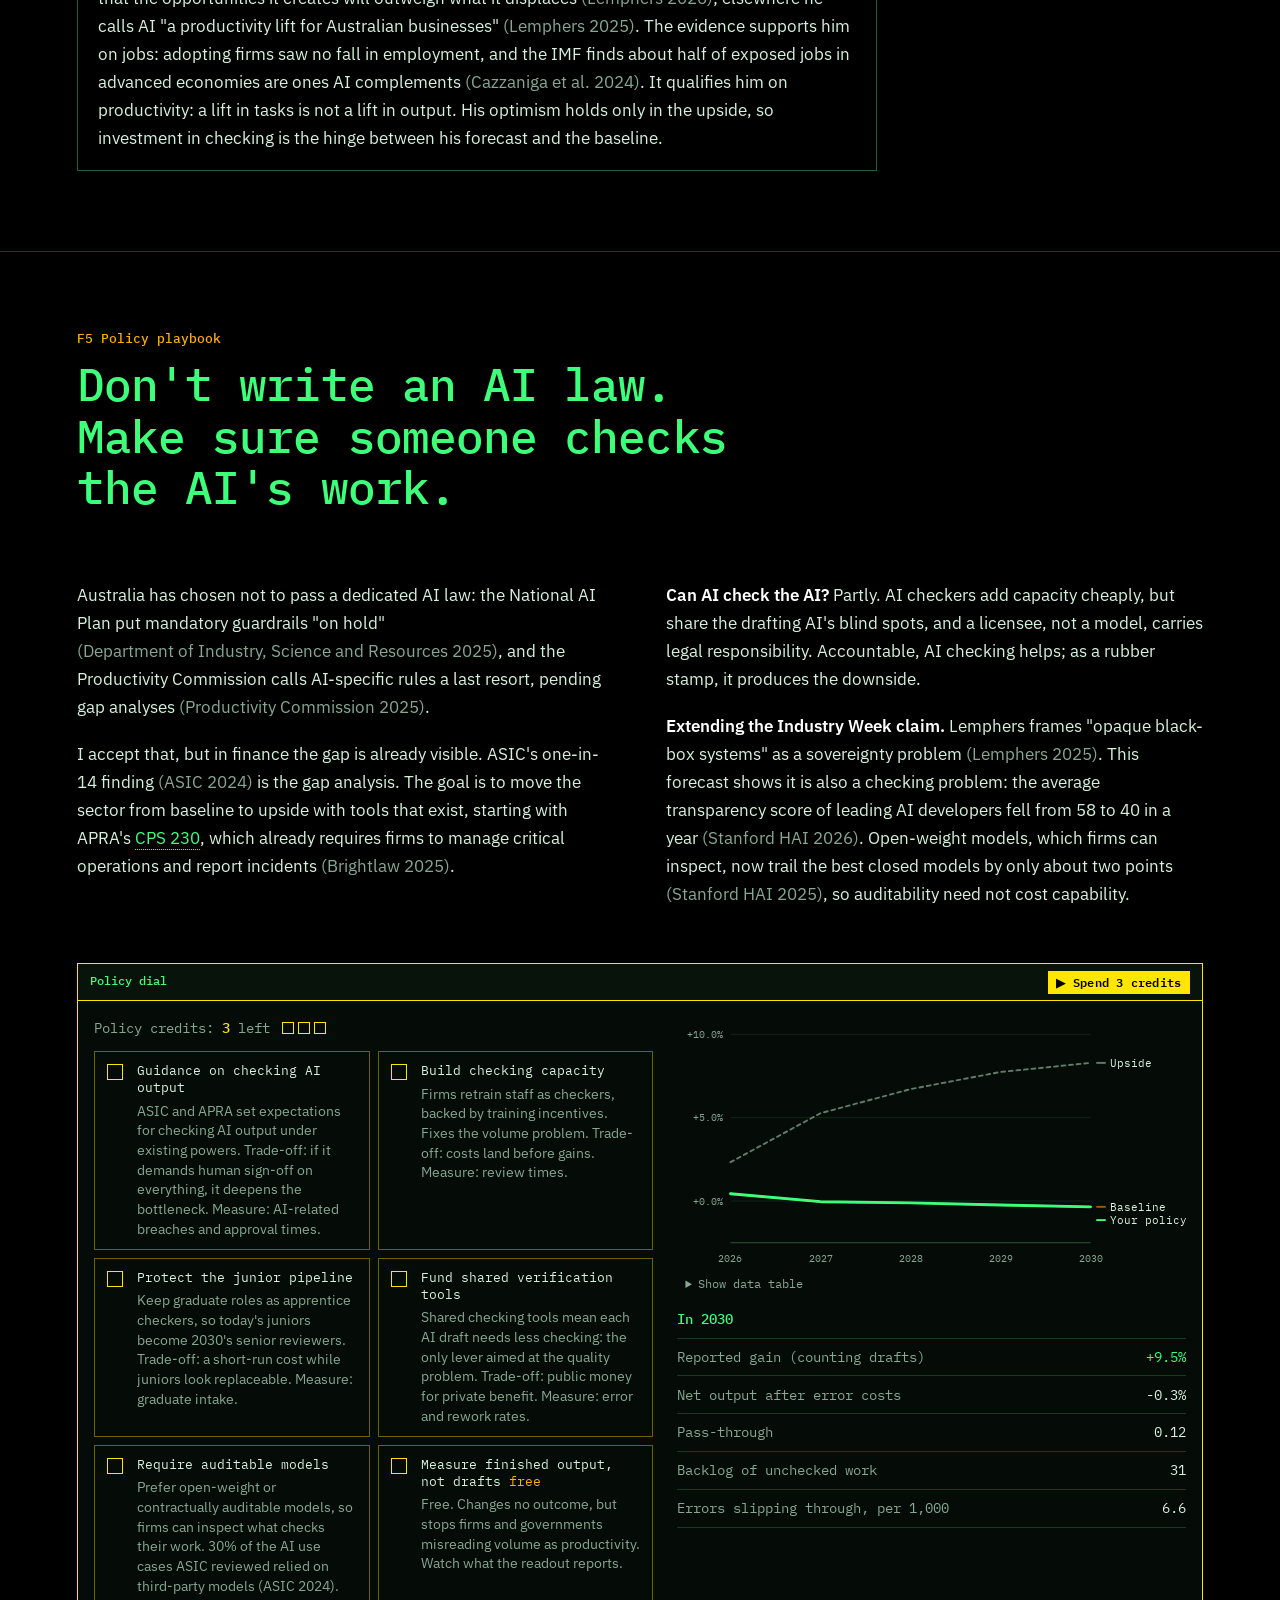
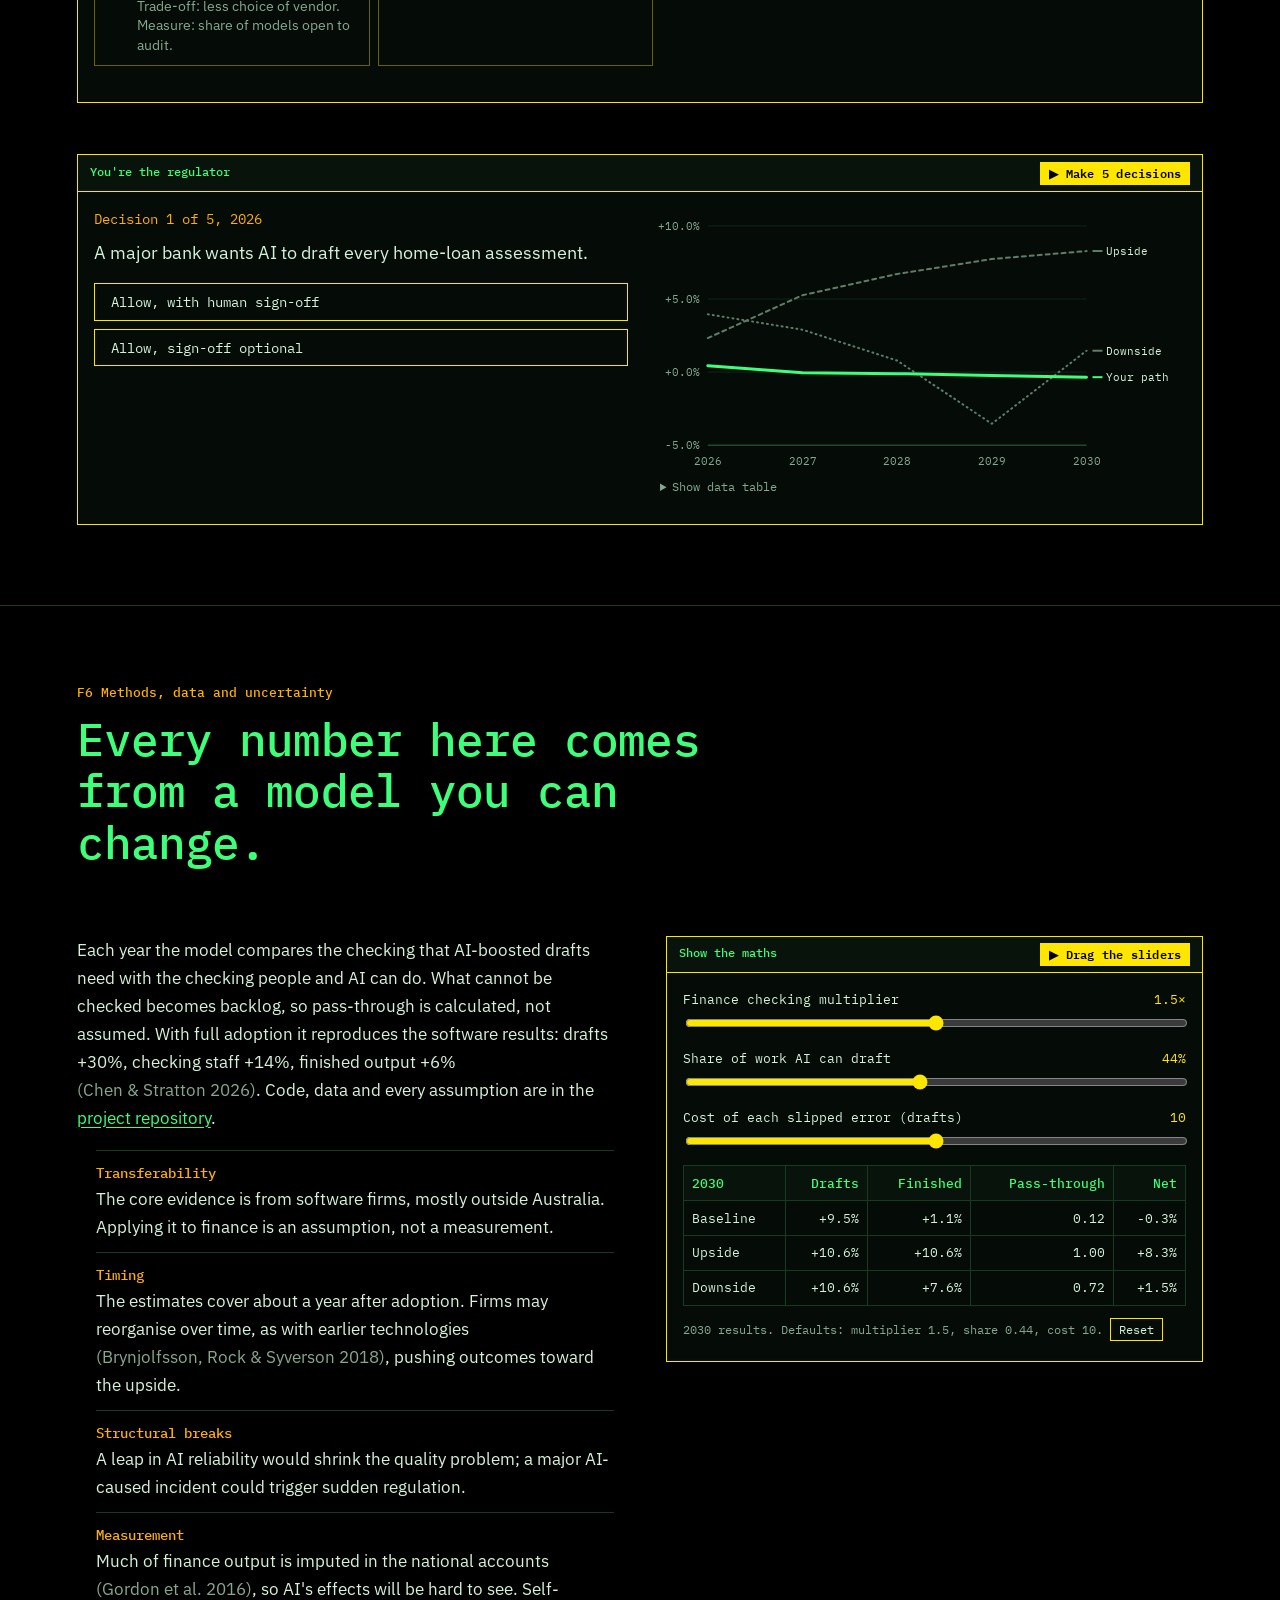
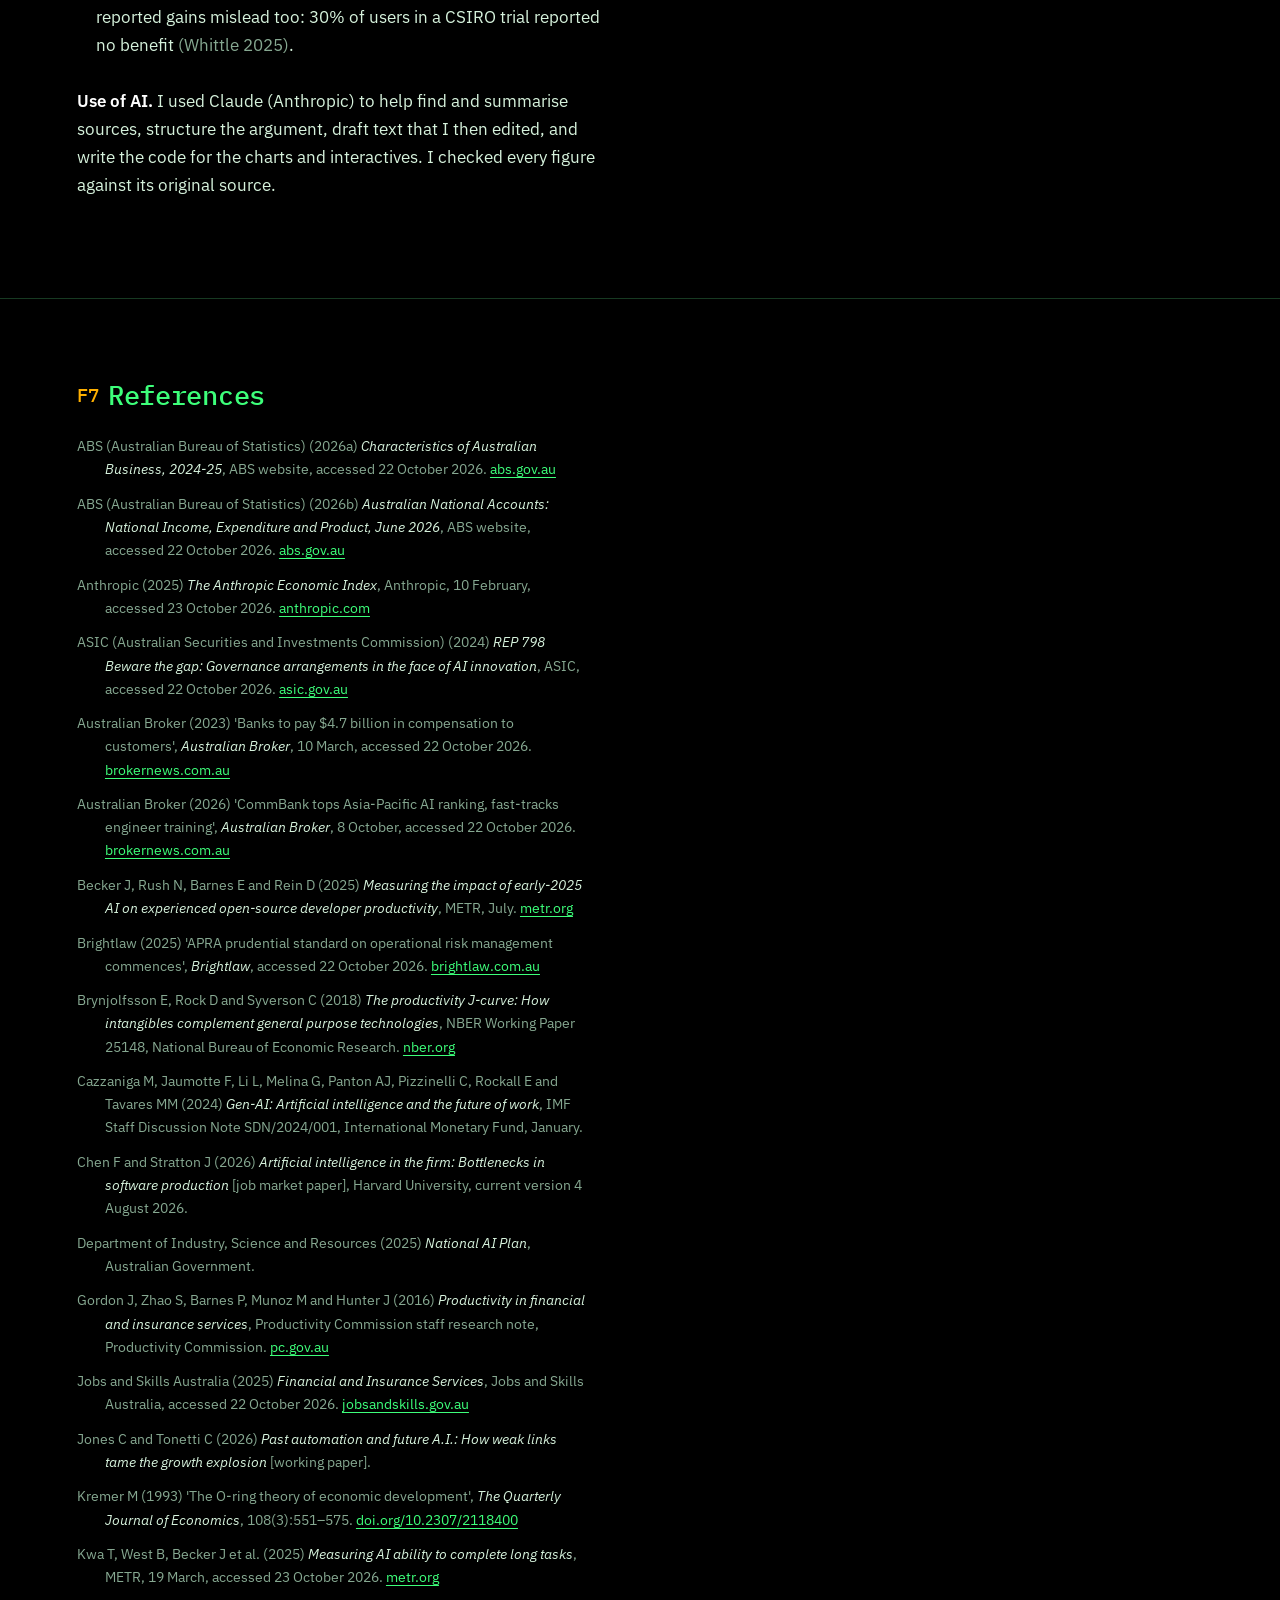
==== commit c7ec7d3a: "Drafts game: three phases with countdowns to AI deployment, a rule on every draft, instant feedback," ====
--- a/forecast.html
+++ b/forecast.html
@@ -96,16 +96,16 @@
     <div class="panel__bar"><b>Approve the drafts</b><span class="tag-play">▶ Play: 60 seconds</span></div>
     <div class="panel__body game" id="game">
       <div class="game__start" id="game-start">
-        <p class="guess__q">You are the senior reviewer. Approve the AI's good drafts and reject those with an error. How many can you clear in 60 seconds?</p>
+        <p class="guess__q">You are the senior reviewer. Each draft shows the rule to check: approve it if it passes, reject it if it breaks the rule. For 20 seconds, drafts arrive at human speed. Then AI agents arrive.</p>
         <button class="btn btn--go" id="game-go">Start reviewing</button>
       </div>
       <div class="game__play" id="game-play" hidden>
         <div class="game__hud">
-          <span>Time <b id="g-time">60</b>s</span><span>Waiting <b id="g-wait" class="warn">0</b></span><span>Approved <b id="g-ok">0</b></span><span>Rejected <b id="g-no">0</b></span>
+          <span class="game__phase" id="g-phase"></span><span>Time <b id="g-time">60</b>s</span><span>Waiting <b id="g-wait" class="warn">0</b></span><span>Approved <b id="g-ok">0</b></span><span>Rejected <b id="g-no">0</b></span>
           <button class="btn" id="game-skip" style="padding:0.2rem 0.6rem;font-size:0.75rem">Skip</button>
         </div>
         <div class="game__timer"><div id="g-bar"></div></div>
-        <div class="game__banner" id="g-banner" hidden>&gt; AI AGENTS NOW DEPLOYED IN FINANCE</div>
+        <div class="game__banner" id="g-banner" hidden></div>
         <div class="game__row">
           <div class="draft" id="g-draft" aria-live="polite"></div>
           <div class="game__pile" id="g-pile" aria-hidden="true"></div>
@@ -113,6 +113,7 @@
         <div class="game__btns">
           <button class="btn btn--go" id="g-approve"><span class="key" style="color:#000">A</span>Approve</button>
           <button class="btn" id="g-reject"><span class="key">R</span>Reject</button>
+          <p class="game__fb" id="g-fb" aria-live="polite"></p>
         </div>
       </div>
       <div class="game__end" id="game-end" hidden></div>
--- a/assets/style.css
+++ b/assets/style.css
@@ -515,3 +515,17 @@
 .scenario-card .readout div { display: block; }
 .scenario-card .readout dt { font-size: 0.75rem; margin-bottom: 0.15rem; }
 .scenario-card .readout dd { text-align: left; max-width: none; font-family: var(--sans); font-size: 0.95rem; }
+
+/* Drafts game v2 */
+.game__phase { color: var(--ink); }
+.game__phase .cd { color: var(--hi); font-weight: 500; }
+.draft__rule { margin: 0 0 0.7rem; padding: 0.35rem 0.5rem; background: #141200; border-left: 3px solid var(--hi); color: var(--hi); font-size: 0.8rem; }
+.ai-tag { font-size: 0.68rem; background: var(--s-amber); color: #000; padding: 0.05rem 0.35rem; margin-left: 0.4rem; vertical-align: 1px; }
+.game__pile i.ai { background: #2a3a14; border-color: #5f7d2a; }
+.game__btns { align-items: center; flex-wrap: wrap; }
+.game__fb { margin: 0 0 0 0.5rem; font-family: var(--mono); font-size: 0.85rem; }
+.game__fb.ok { color: var(--neon); }
+.game__fb.bad { color: var(--red); }
+.game__banner.pop { animation: pop 0.6s ease-out 3; }
+@keyframes pop { 0% { transform: scale(1); } 40% { transform: scale(1.02); background: #fff; } 100% { transform: scale(1); } }
+@media (prefers-reduced-motion: reduce) { .game__banner.pop { animation: none; } }
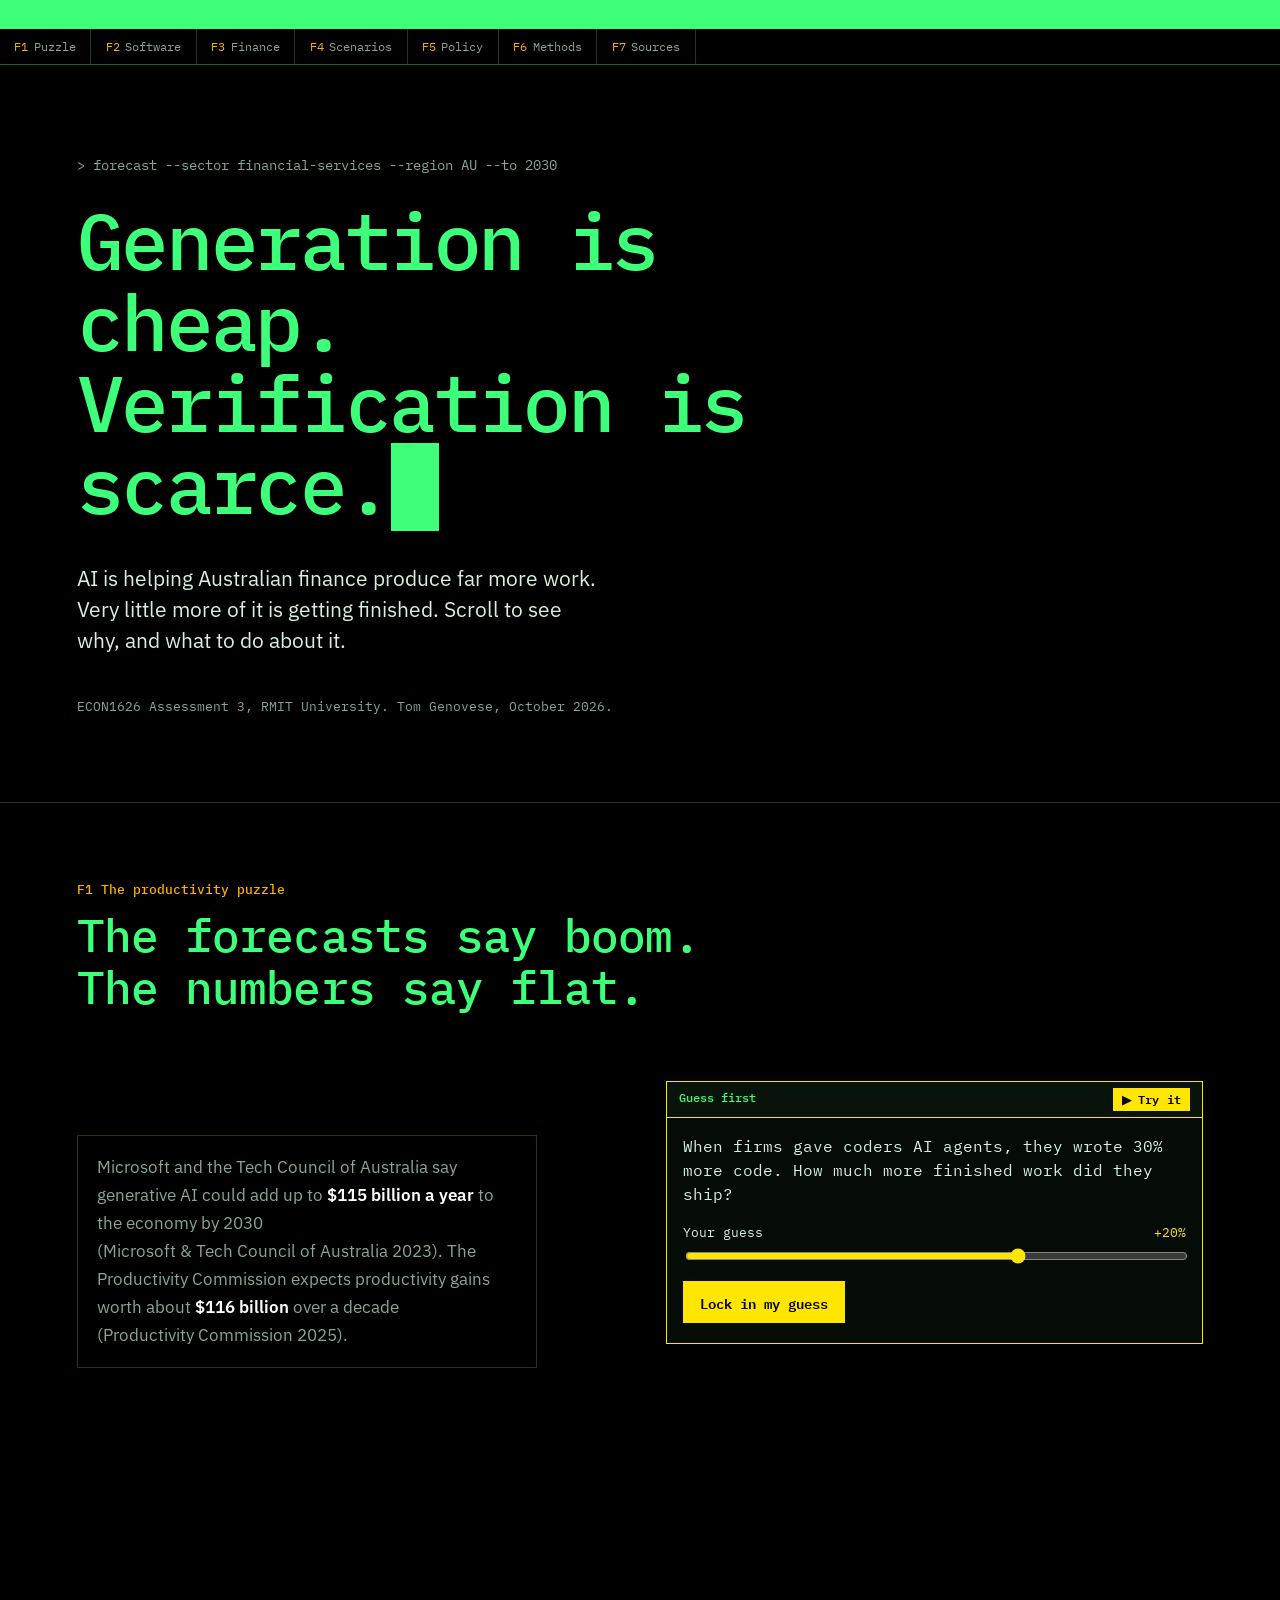
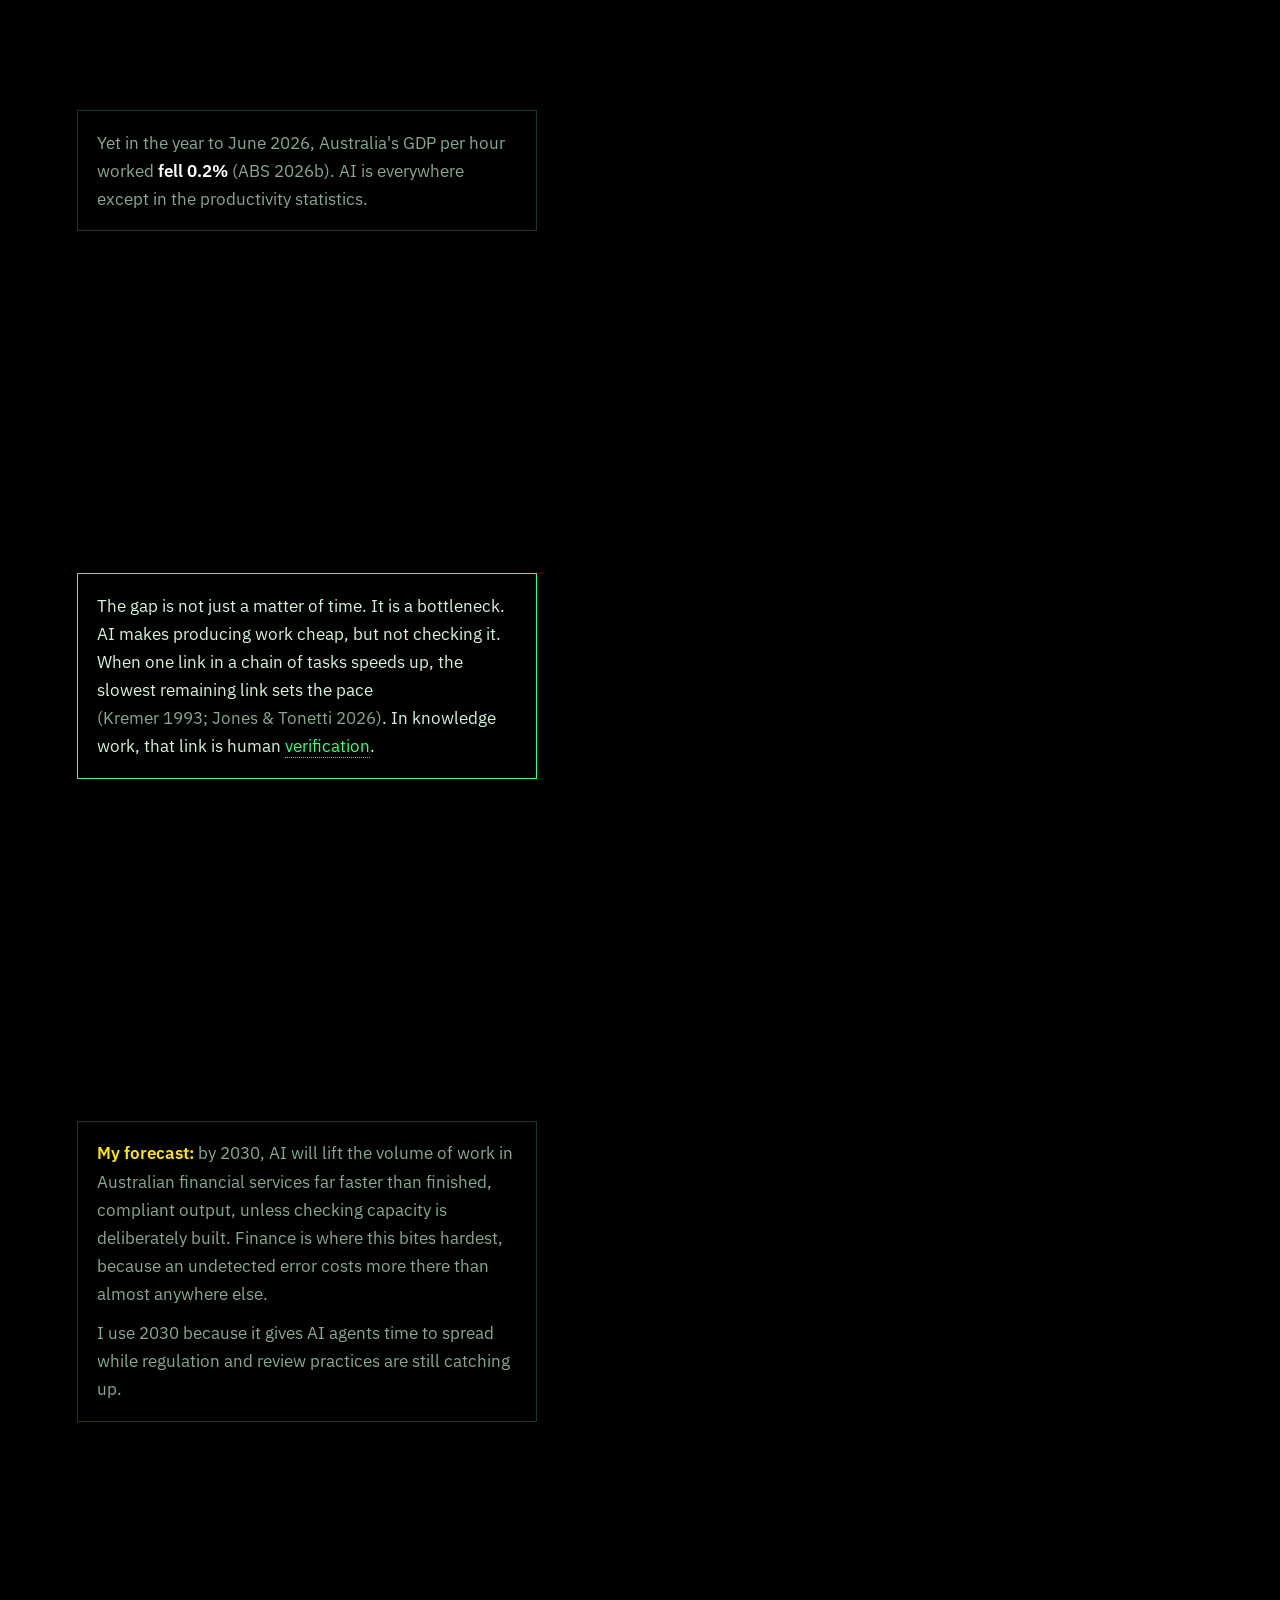
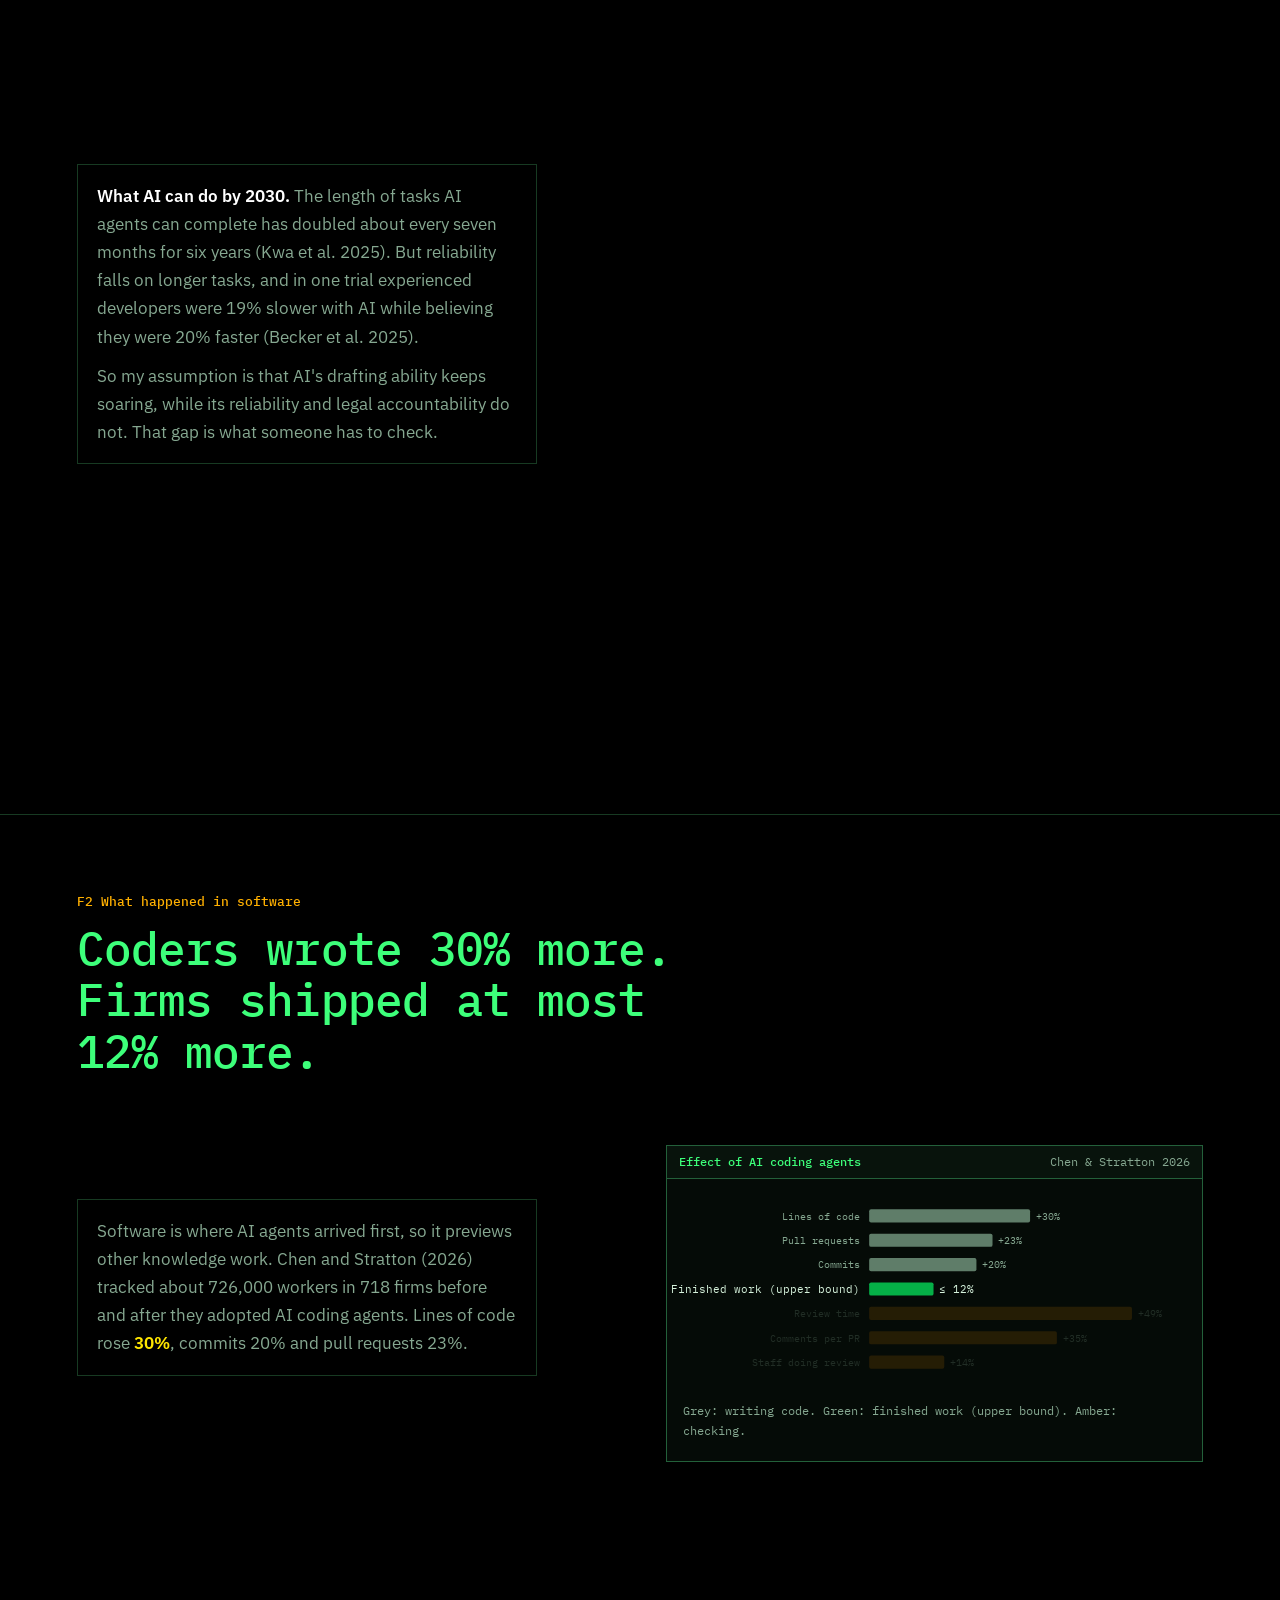
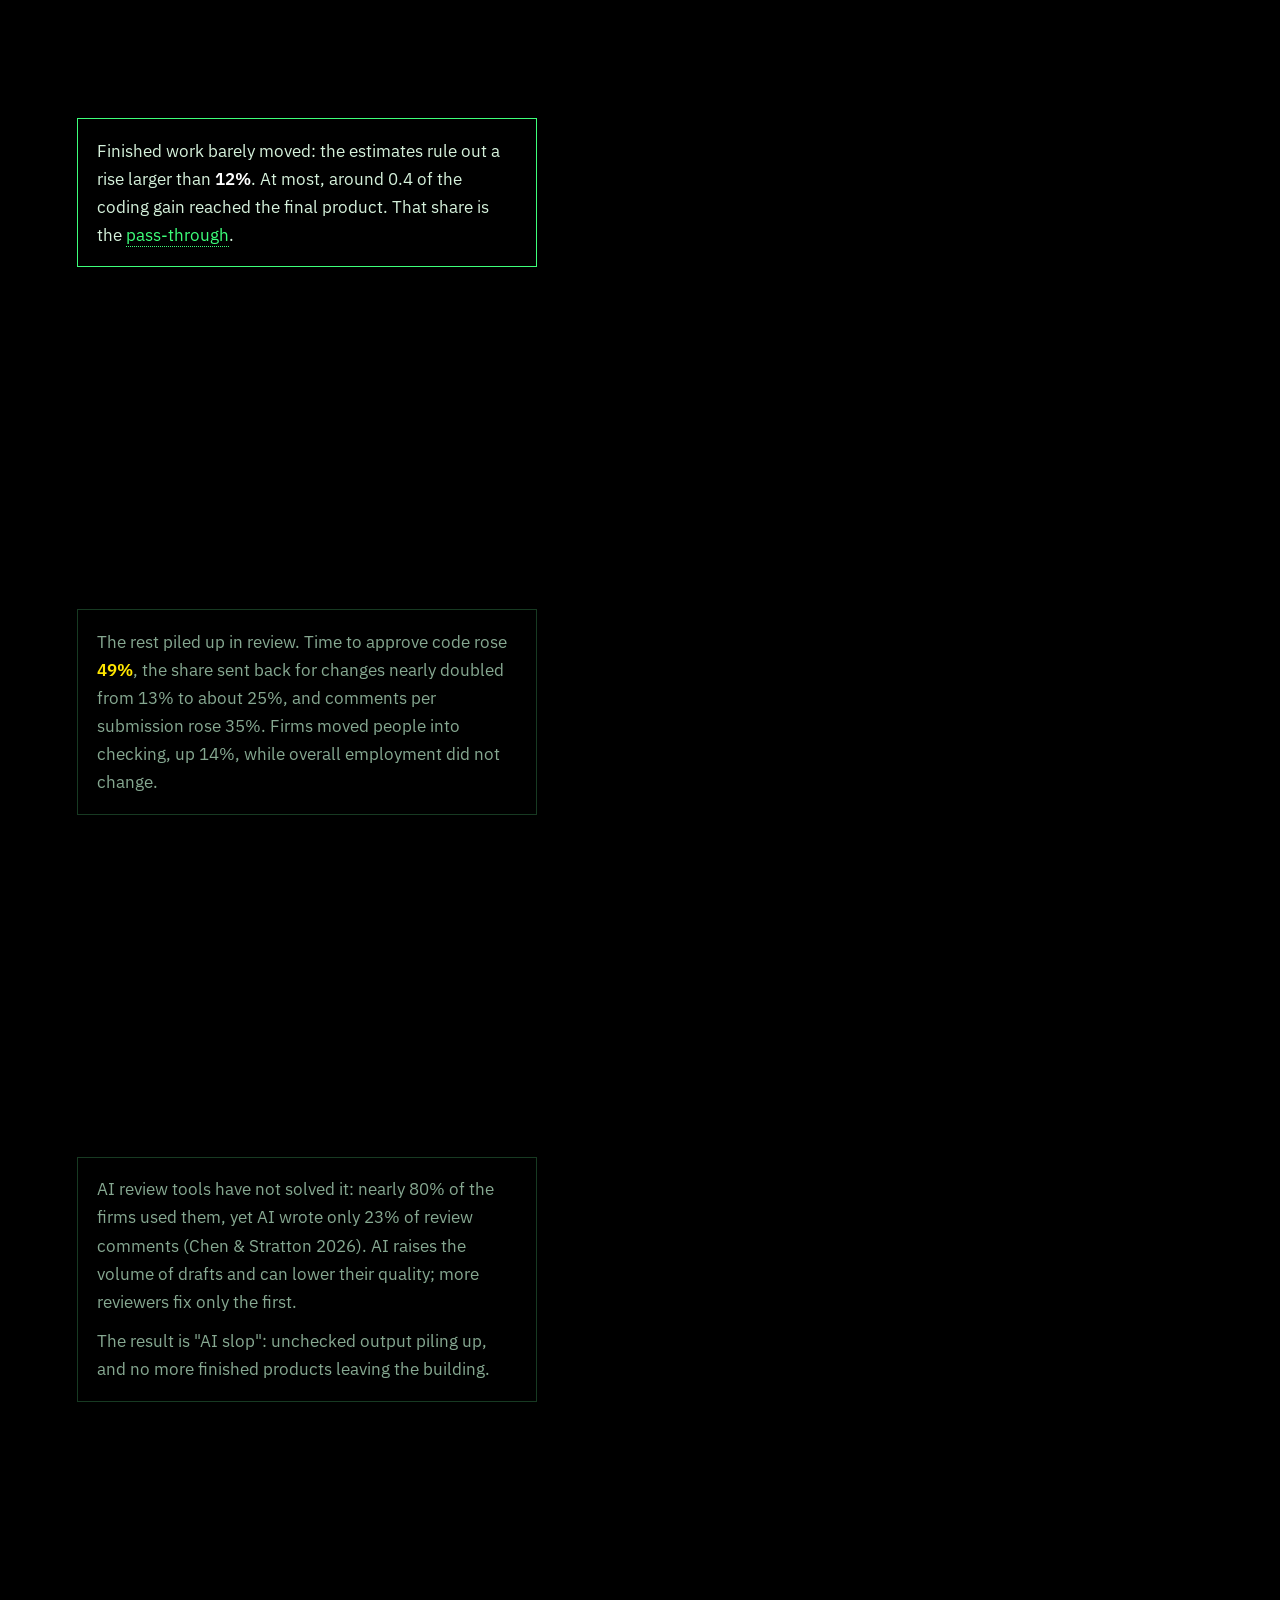
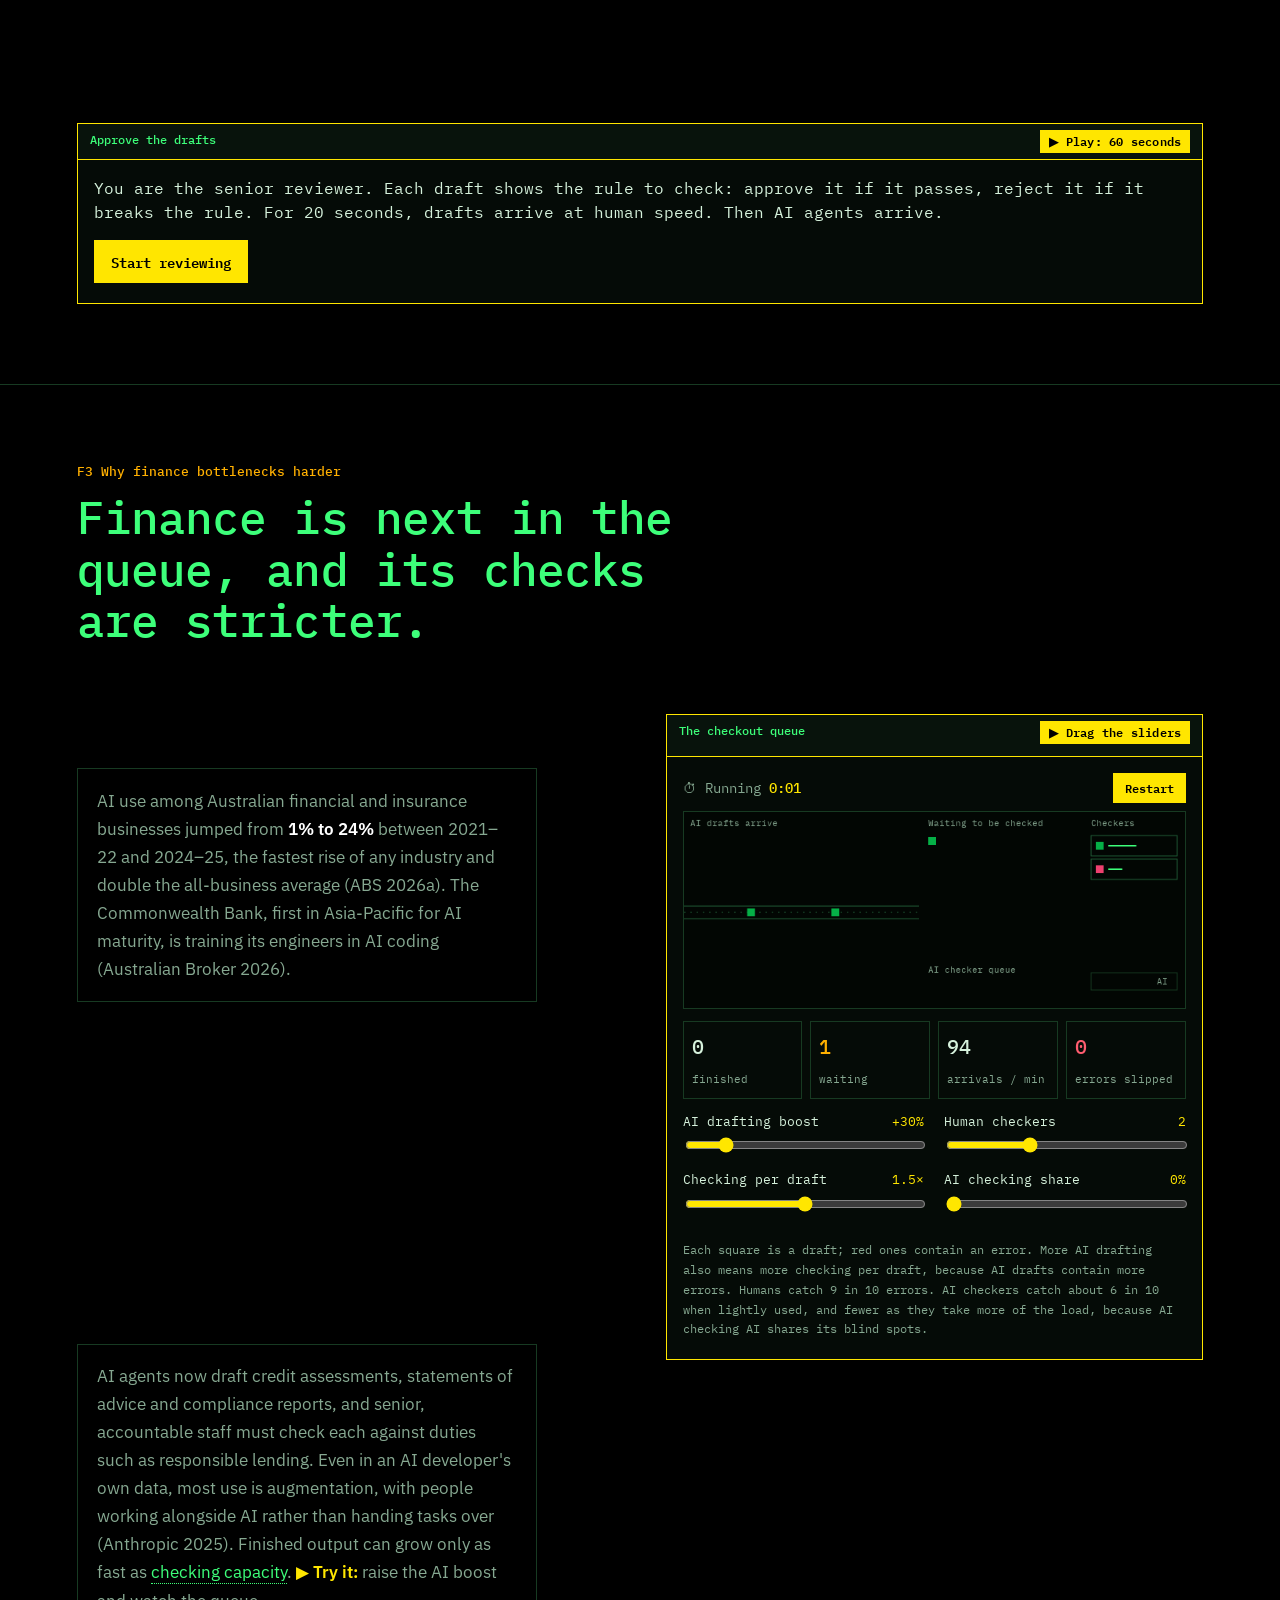
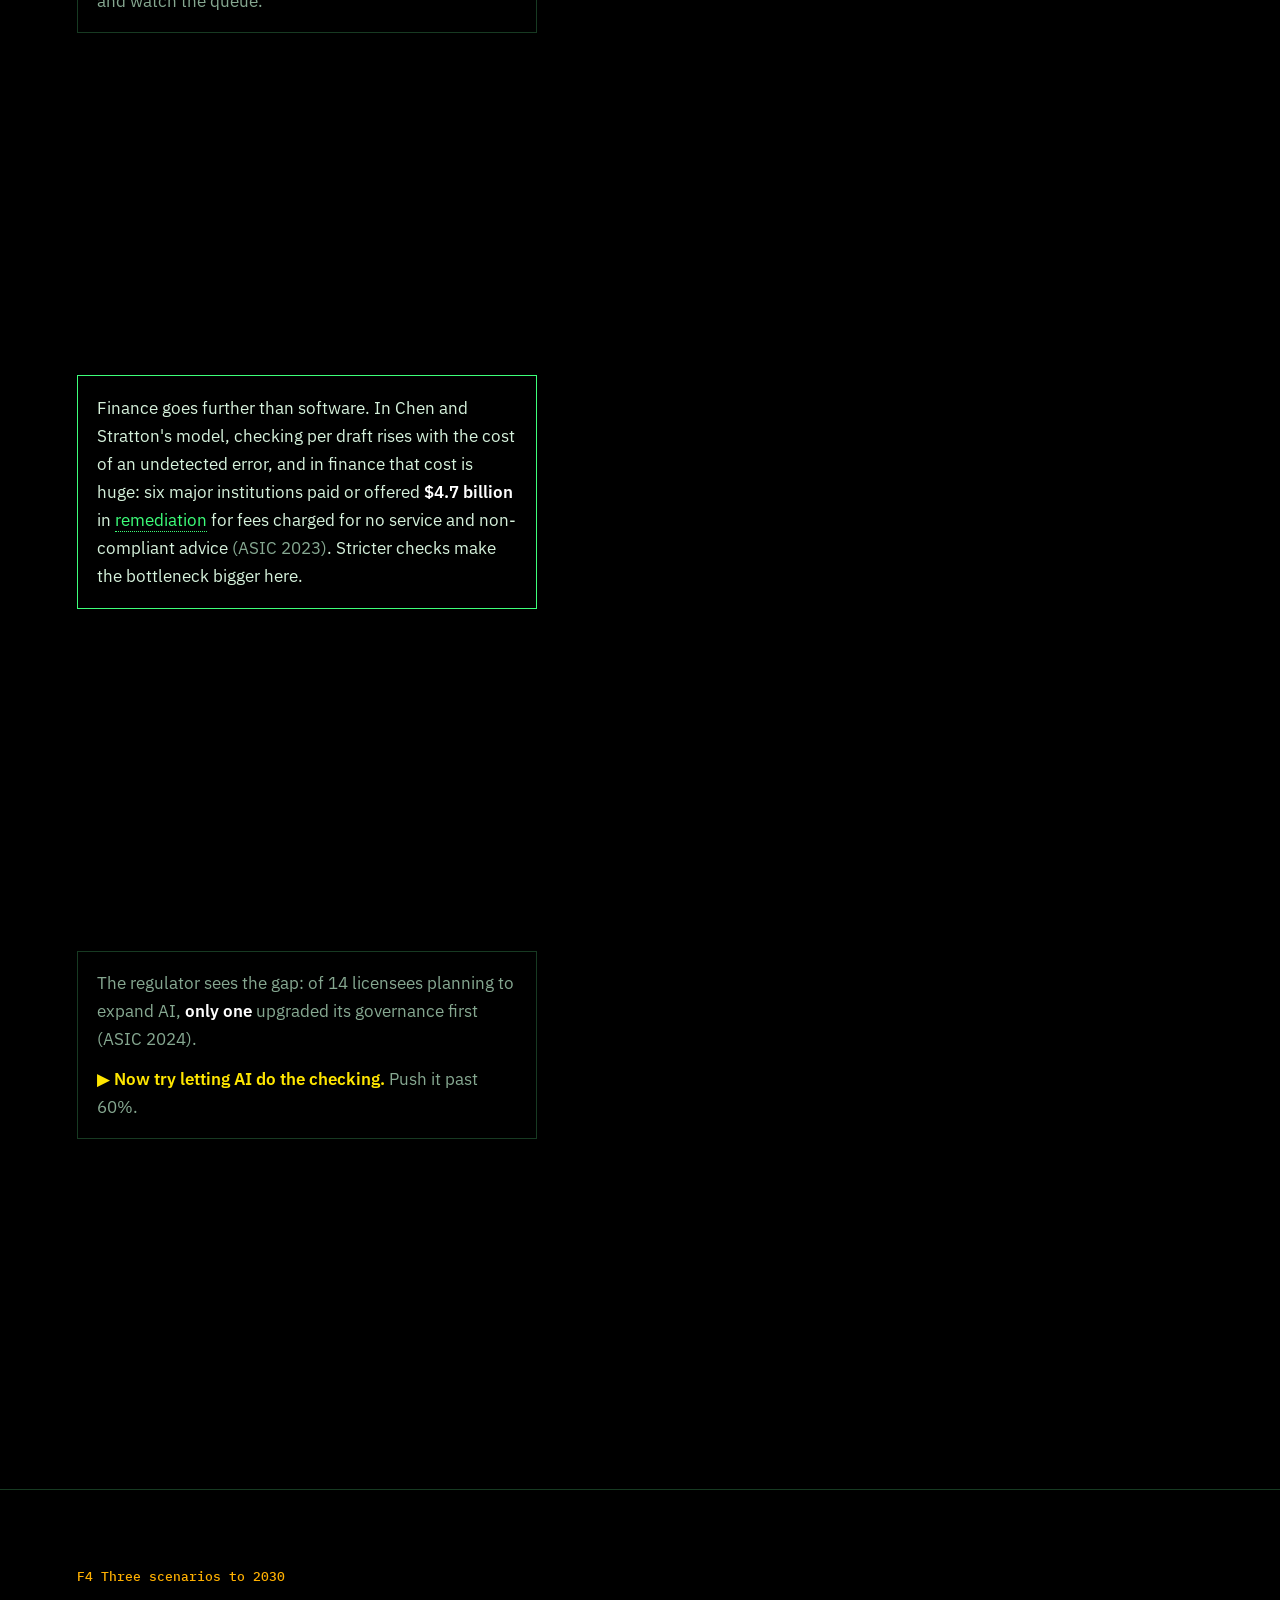
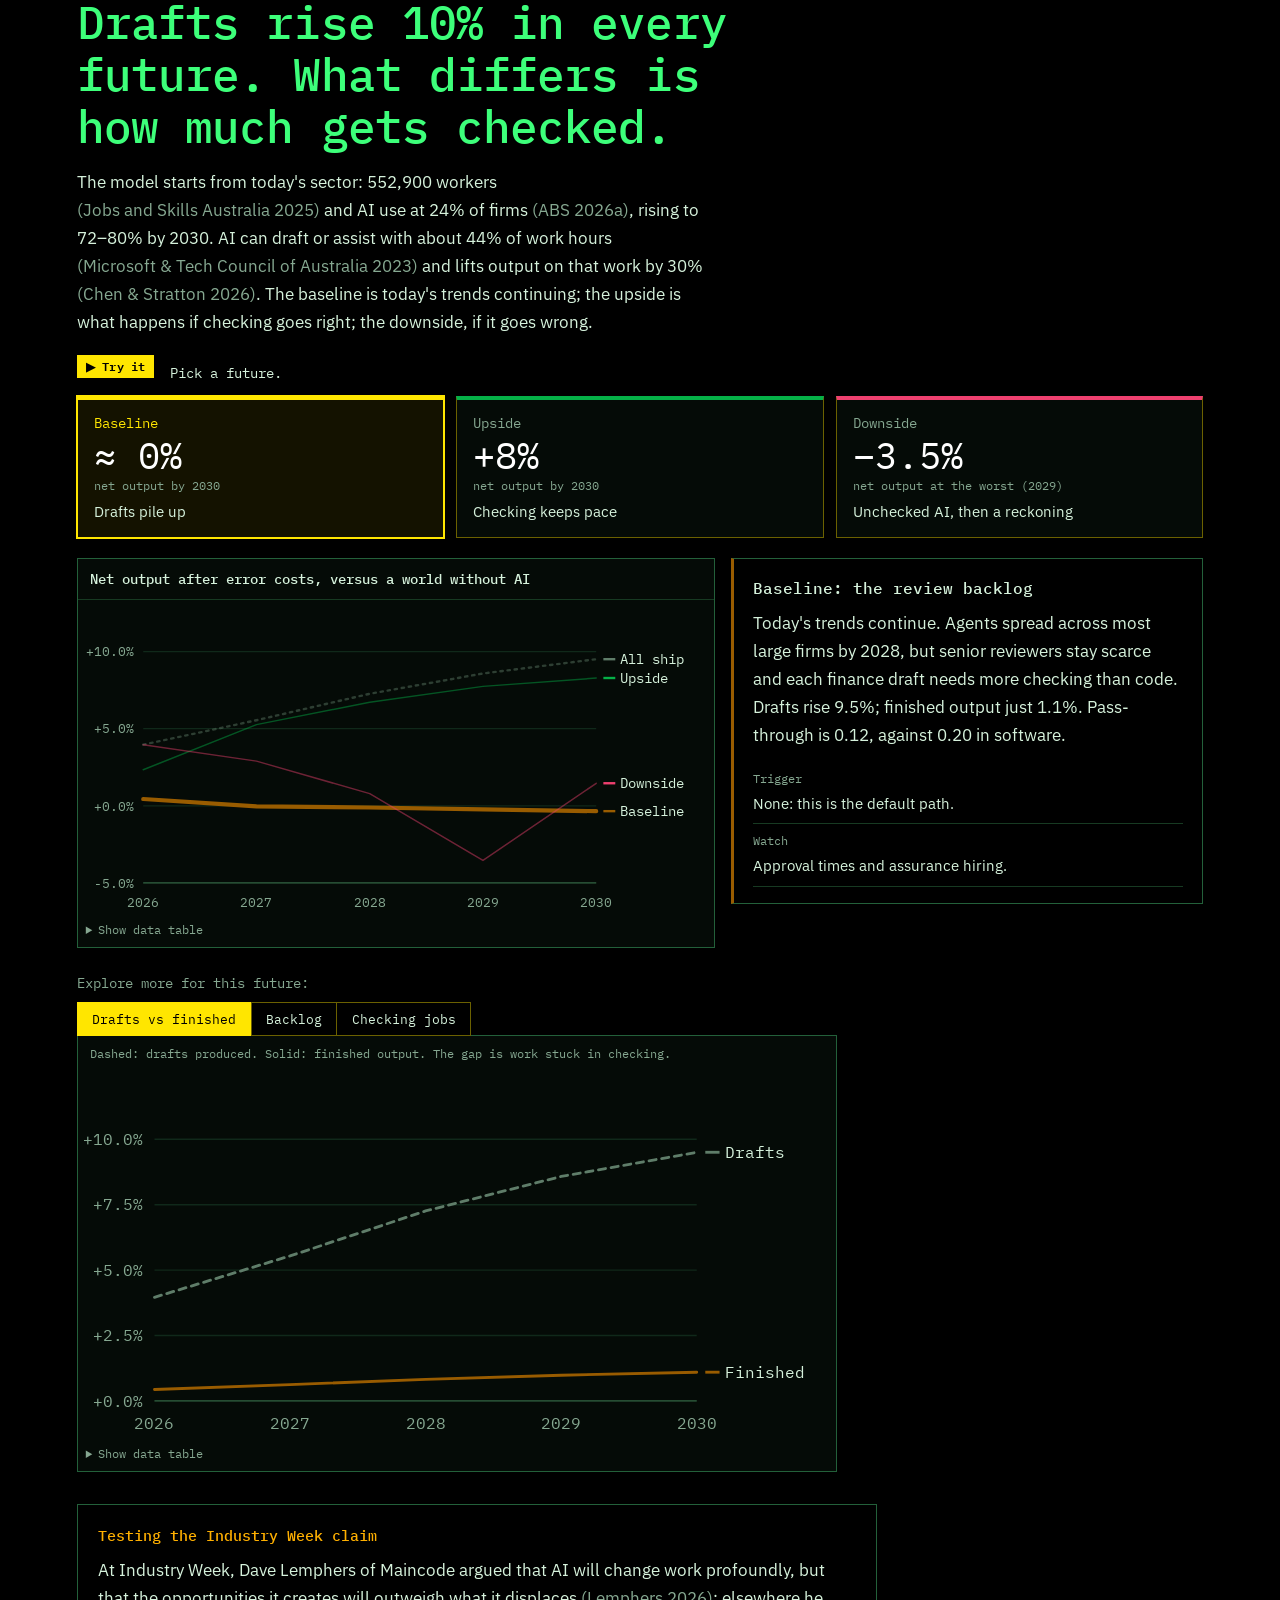
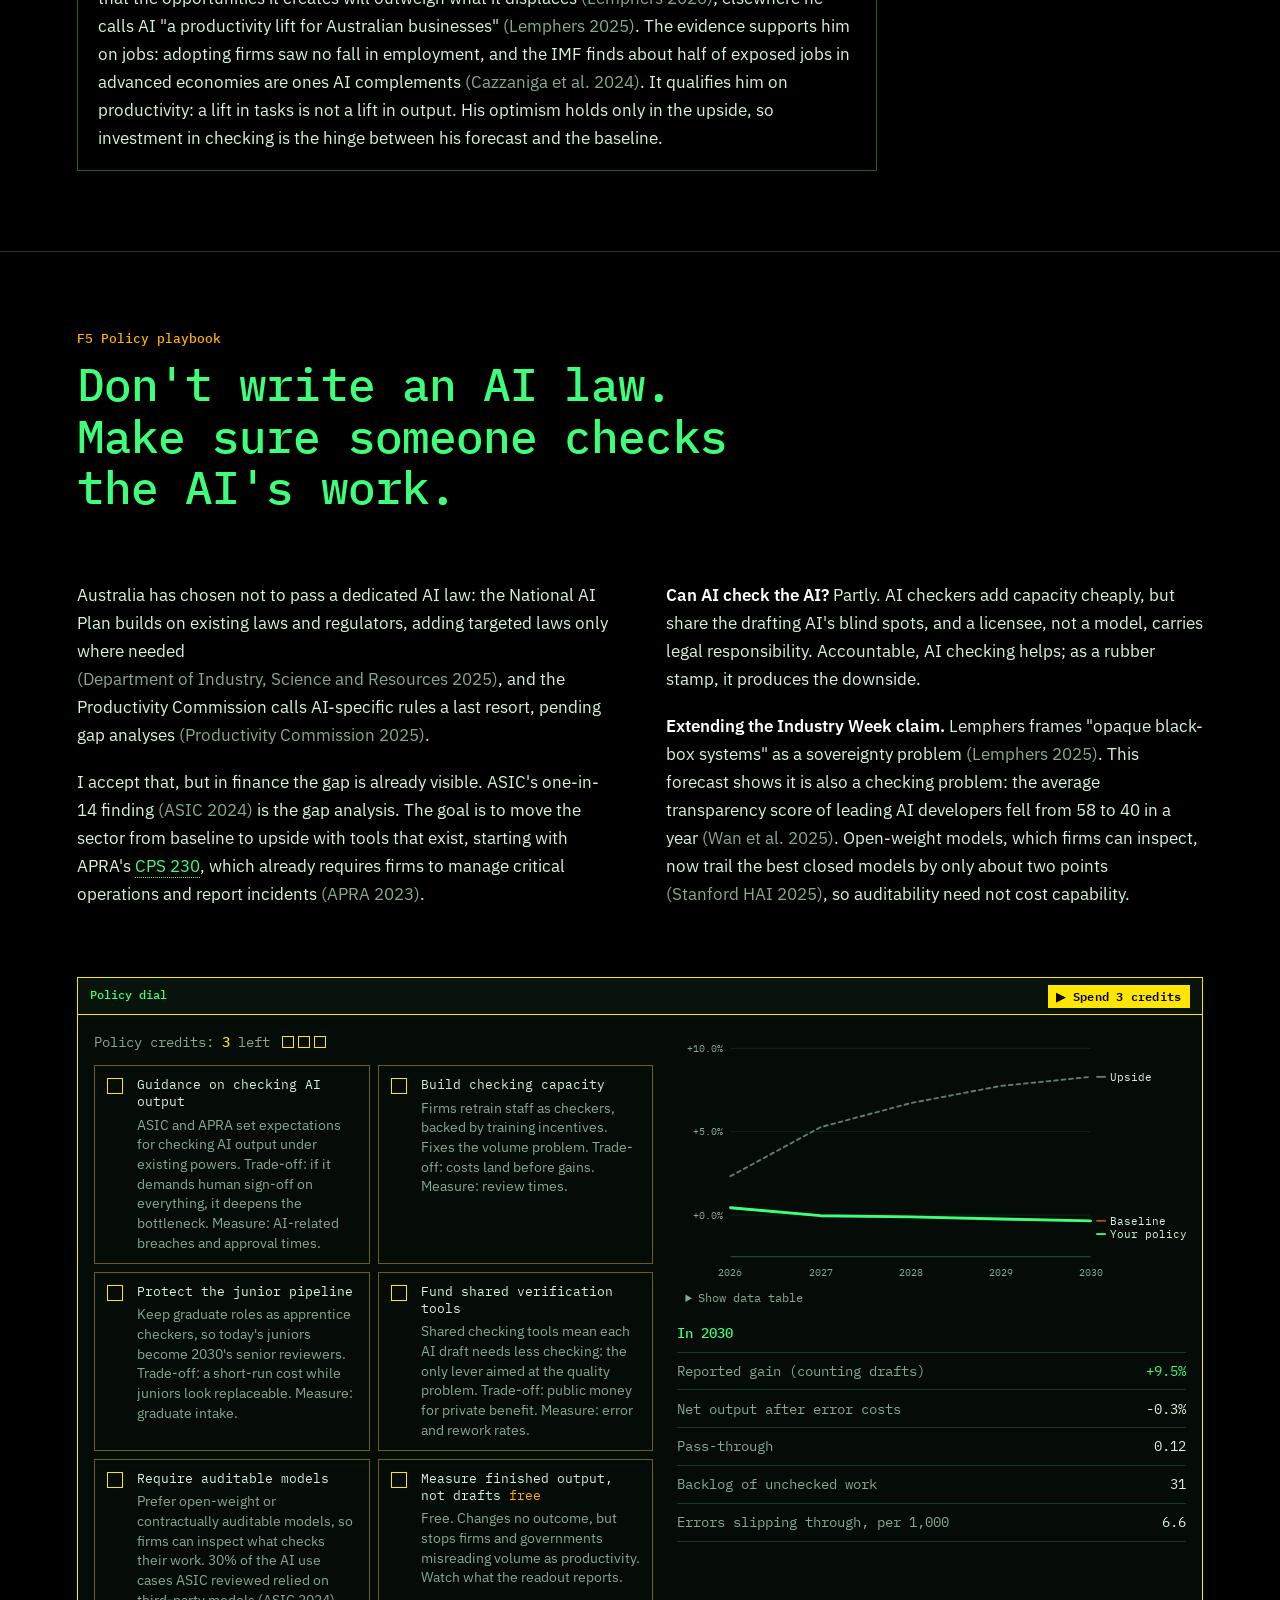
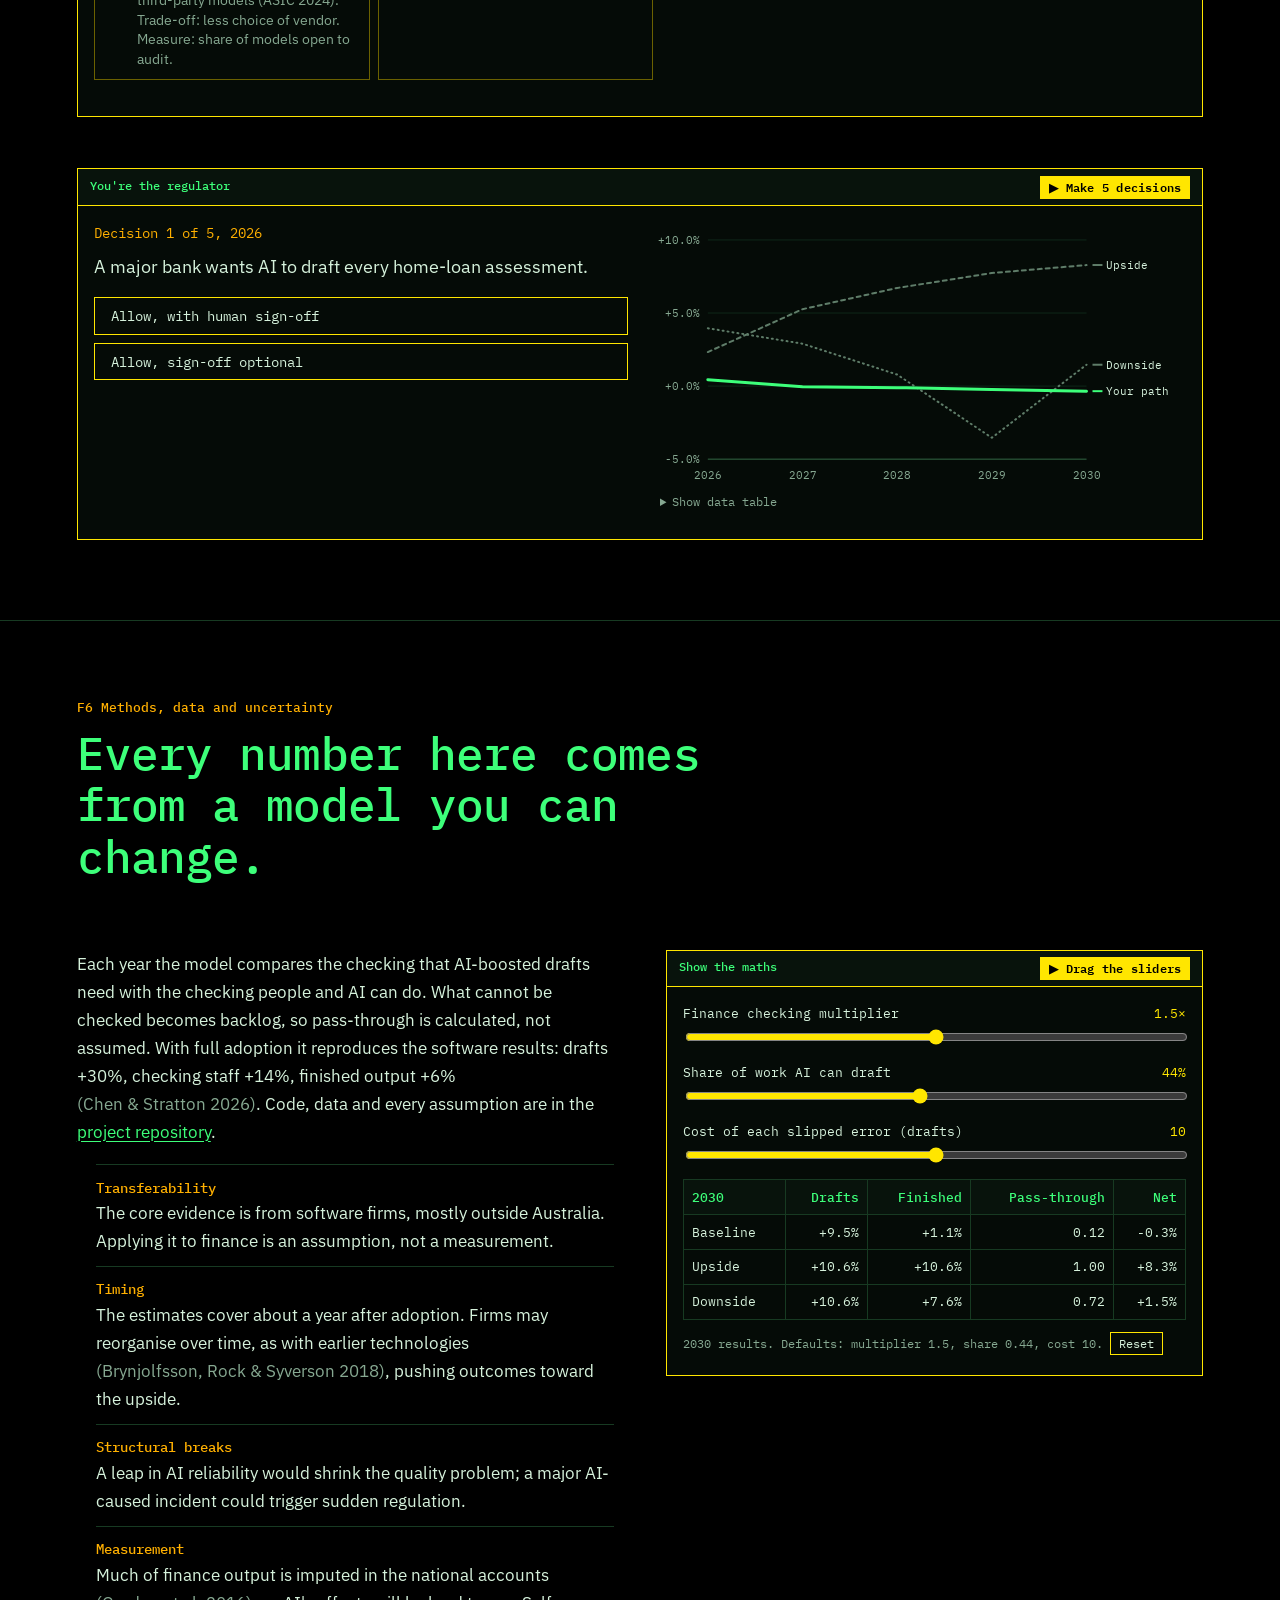
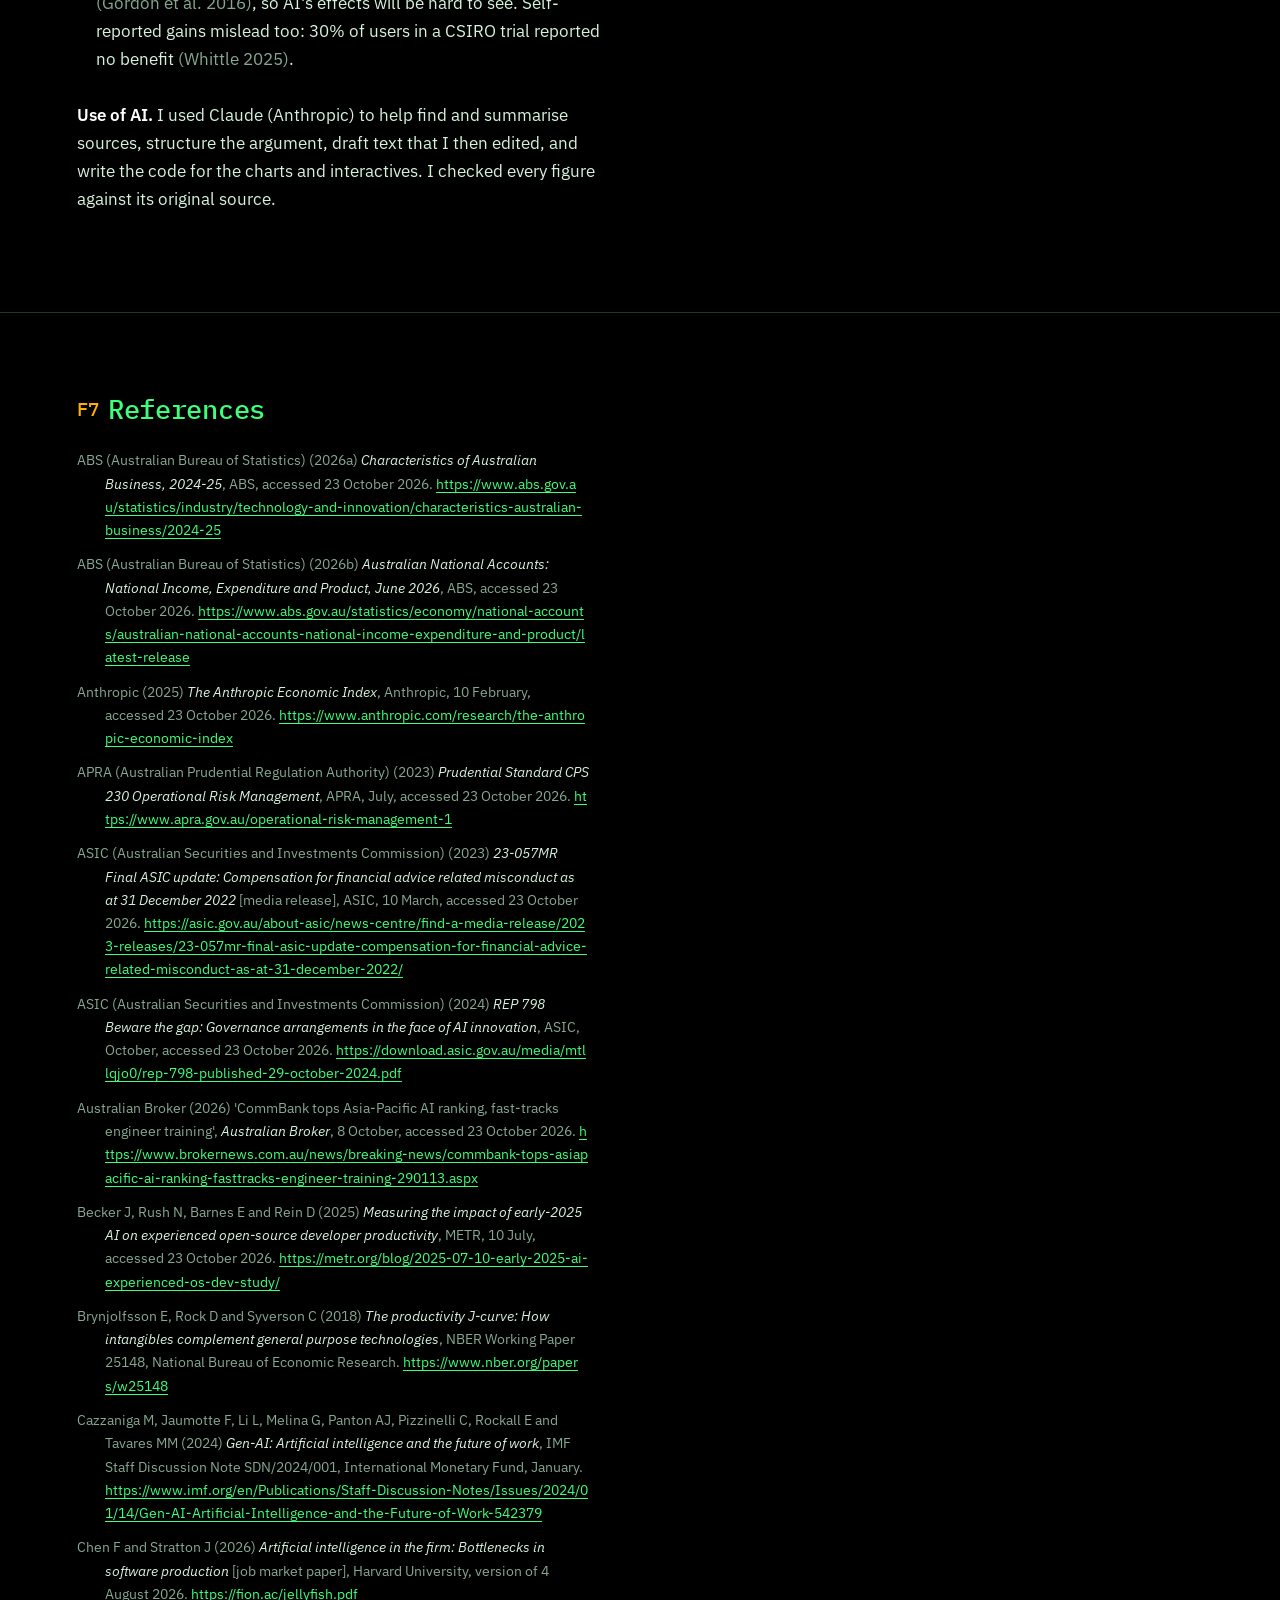
==== commit d8aae35e: "References: replace secondary sources with originals (ASIC 23-057MR, APRA CPS 230, National AI Plan," ====
--- a/forecast.html
+++ b/forecast.html
@@ -158,7 +158,7 @@
   <div class="steps">
     <div class="step" data-view="adoption"><p>AI use among Australian financial and insurance businesses jumped from <strong>1% to 24%</strong> between 2021–22 and 2024–25, the fastest rise of any industry and double the all-business average <span class="cite">(ABS 2026a)</span>. The Commonwealth Bank, first in Asia-Pacific for AI maturity, is training its engineers in AI coding <span class="cite">(Australian Broker 2026)</span>.</p></div>
     <div class="step" data-view="queue" data-preset="software"><p>AI agents now draft credit assessments, statements of advice and compliance reports, and senior, accountable staff must check each against duties such as responsible lending. Even in an AI developer's own data, most use is augmentation, with people working alongside AI rather than handing tasks over <span class="cite">(Anthropic 2025)</span>. Finished output can grow only as fast as <a class="term" tabindex="0" data-def="How much checking people (and AI checkers) can do. When drafts outrun it, a backlog forms.">checking capacity</a>. <strong class="try">▶ Try it:</strong> raise the AI boost and watch the queue.</p></div>
-    <div class="step" data-view="queue" data-preset="finance"><p>Finance goes further than software. In Chen and Stratton's model, checking per draft rises with the cost of an undetected error, and in finance that cost is huge: six major institutions paid or offered <strong>$4.7 billion</strong> in <a class="term" tabindex="0" data-def="Paying customers back after a firm gets something wrong, such as charging fees for advice it never gave.">remediation</a> for fees charged for no service and non-compliant advice <span class="cite">(Australian Broker 2023)</span>. Stricter checks make the bottleneck bigger here.</p></div>
+    <div class="step" data-view="queue" data-preset="finance"><p>Finance goes further than software. In Chen and Stratton's model, checking per draft rises with the cost of an undetected error, and in finance that cost is huge: six major institutions paid or offered <strong>$4.7 billion</strong> in <a class="term" tabindex="0" data-def="Paying customers back after a firm gets something wrong, such as charging fees for advice it never gave.">remediation</a> for fees charged for no service and non-compliant advice <span class="cite">(ASIC 2023)</span>. Stricter checks make the bottleneck bigger here.</p></div>
     <div class="step" data-view="queue" data-preset="aicheck"><p>The regulator sees the gap: of 14 licensees planning to expand AI, <strong>only one</strong> upgraded its governance first <span class="cite">(ASIC 2024)</span>. </p><p><strong class="try">▶ Now try letting AI do the checking.</strong> Push it past 60%.</p></div>
   </div>
 </section>
@@ -197,14 +197,14 @@
 </section>
 
 <!-- F5 ============================================================ -->
-<section class="section section--policy" id="policy" data-ticker="NATIONAL AI PLAN: GUARDRAILS ON HOLD | PRODUCTIVITY COMMISSION: AI LAW A LAST RESORT | APRA CPS 230 IN FORCE JULY 2025 | ASIC: 1 OF 14 UPGRADED GOVERNANCE FIRST">
+<section class="section section--policy" id="policy" data-ticker="NATIONAL AI PLAN: EXISTING LAWS FIRST | PRODUCTIVITY COMMISSION: AI LAW A LAST RESORT | APRA CPS 230 IN FORCE JULY 2025 | ASIC: 1 OF 14 UPGRADED GOVERNANCE FIRST">
   <h2 class="claim"><span class="fk">F5 Policy playbook</span>Don't write an AI law. Make sure someone checks the AI's work.</h2>
 
   <div class="prose">
-    <p>Australia has chosen not to pass a dedicated AI law: the National AI Plan put mandatory guardrails "on hold" <span class="cite">(Department of Industry, Science and Resources 2025)</span>, and the Productivity Commission calls AI-specific rules a last resort, pending gap analyses <span class="cite">(Productivity Commission 2025)</span>.</p>
-    <p>I accept that, but in finance the gap is already visible. ASIC's one-in-14 finding <span class="cite">(ASIC 2024)</span> is the gap analysis. The goal is to move the sector from baseline to upside with tools that exist, starting with APRA's <a class="term" tabindex="0" data-def="APRA's operational risk standard, in force since July 2025. Banks, insurers and super funds must define critical operations, manage key service providers and report incidents.">CPS 230</a>, which already requires firms to manage critical operations and report incidents <span class="cite">(Brightlaw 2025)</span>.</p>
+    <p>Australia has chosen not to pass a dedicated AI law: the National AI Plan builds on existing laws and regulators, adding targeted laws only where needed <span class="cite">(Department of Industry, Science and Resources 2025)</span>, and the Productivity Commission calls AI-specific rules a last resort, pending gap analyses <span class="cite">(Productivity Commission 2025)</span>.</p>
+    <p>I accept that, but in finance the gap is already visible. ASIC's one-in-14 finding <span class="cite">(ASIC 2024)</span> is the gap analysis. The goal is to move the sector from baseline to upside with tools that exist, starting with APRA's <a class="term" tabindex="0" data-def="APRA's operational risk standard, in force since July 2025. Banks, insurers and super funds must define critical operations, manage key service providers and report incidents.">CPS 230</a>, which already requires firms to manage critical operations and report incidents <span class="cite">(APRA 2023)</span>.</p>
     <p><strong>Can AI check the AI?</strong> Partly. AI checkers add capacity cheaply, but share the drafting AI's blind spots, and a licensee, not a model, carries legal responsibility. Accountable, AI checking helps; as a rubber stamp, it produces the downside.</p>
-    <p><strong>Extending the Industry Week claim.</strong> Lemphers frames "opaque black-box systems" as a sovereignty problem <span class="cite">(Lemphers 2025)</span>. This forecast shows it is also a checking problem: the average transparency score of leading AI developers fell from 58 to 40 in a year <span class="cite">(Stanford HAI 2026)</span>. Open-weight models, which firms can inspect, now trail the best closed models by only about two points <span class="cite">(Stanford HAI 2025)</span>, so auditability need not cost capability.</p>
+    <p><strong>Extending the Industry Week claim.</strong> Lemphers frames "opaque black-box systems" as a sovereignty problem <span class="cite">(Lemphers 2025)</span>. This forecast shows it is also a checking problem: the average transparency score of leading AI developers fell from 58 to 40 in a year <span class="cite">(Wan et al. 2025)</span>. Open-weight models, which firms can inspect, now trail the best closed models by only about two points <span class="cite">(Stanford HAI 2025)</span>, so auditability need not cost capability.</p>
   </div>
 
   <div class="panel dial" style="grid-column:1/-1;position:static">
@@ -265,33 +265,33 @@
 </section>
 
 <!-- F7 ============================================================ -->
-<section class="section section--wide" id="references" data-ticker="23 SOURCES | RMIT HARVARD | DATA: ABS, JOBS AND SKILLS AUSTRALIA, ASIC, PRODUCTIVITY COMMISSION">
+<section class="section section--wide" id="references" data-ticker="24 SOURCES | RMIT HARVARD | DATA: ABS, JOBS AND SKILLS AUSTRALIA, ASIC, PRODUCTIVITY COMMISSION">
   <div class="prose refs">
     <h2><span class="fk">F7</span>References</h2>
-    <p>ABS (Australian Bureau of Statistics) (2026a) <em>Characteristics of Australian Business, 2024-25</em>, ABS website, accessed 22 October 2026. <a href="https://www.abs.gov.au/statistics/industry/technology-and-innovation/characteristics-australian-business/2024-25">abs.gov.au</a></p>
-    <p>ABS (Australian Bureau of Statistics) (2026b) <em>Australian National Accounts: National Income, Expenditure and Product, June 2026</em>, ABS website, accessed 22 October 2026. <a href="https://www.abs.gov.au/statistics/economy/national-accounts/australian-national-accounts-national-income-expenditure-and-product/latest-release">abs.gov.au</a></p>
-    <p>Anthropic (2025) <em>The Anthropic Economic Index</em>, Anthropic, 10 February, accessed 23 October 2026. <a href="https://www.anthropic.com/research/the-anthropic-economic-index">anthropic.com</a></p>
-    <p>ASIC (Australian Securities and Investments Commission) (2024) <em>REP 798 Beware the gap: Governance arrangements in the face of AI innovation</em>, ASIC, accessed 22 October 2026. <a href="https://download.asic.gov.au/media/mtllqjo0/rep-798-published-29-october-2024.pdf">asic.gov.au</a></p>
-    <p>Australian Broker (2023) 'Banks to pay $4.7 billion in compensation to customers', <em>Australian Broker</em>, 10 March, accessed 22 October 2026. <a href="https://brokernews.com.au/news/breaking-news/banks-to-pay-4-7-billion-in-compensation-to-customers-282142.aspx">brokernews.com.au</a></p>
-    <p>Australian Broker (2026) 'CommBank tops Asia-Pacific AI ranking, fast-tracks engineer training', <em>Australian Broker</em>, 8 October, accessed 22 October 2026. <a href="https://www.brokernews.com.au/news/breaking-news/commbank-tops-asiapacific-ai-ranking-fasttracks-engineer-training-290113.aspx">brokernews.com.au</a></p>
-    <p>Becker J, Rush N, Barnes E and Rein D (2025) <em>Measuring the impact of early-2025 AI on experienced open-source developer productivity</em>, METR, July. <a href="https://metr.org/">metr.org</a></p>
-    <p>Brightlaw (2025) 'APRA prudential standard on operational risk management commences', <em>Brightlaw</em>, accessed 22 October 2026. <a href="https://www.brightlaw.com.au/apra-prudential-standard-on-operational-risk-management-commences/">brightlaw.com.au</a></p>
-    <p>Brynjolfsson E, Rock D and Syverson C (2018) <em>The productivity J-curve: How intangibles complement general purpose technologies</em>, NBER Working Paper 25148, National Bureau of Economic Research. <a href="https://www.nber.org/papers/w25148">nber.org</a></p>
-    <p>Cazzaniga M, Jaumotte F, Li L, Melina G, Panton AJ, Pizzinelli C, Rockall E and Tavares MM (2024) <em>Gen-AI: Artificial intelligence and the future of work</em>, IMF Staff Discussion Note SDN/2024/001, International Monetary Fund, January.</p>
-    <p>Chen F and Stratton J (2026) <em>Artificial intelligence in the firm: Bottlenecks in software production</em> [job market paper], Harvard University, current version 4 August 2026.</p>
-    <p>Department of Industry, Science and Resources (2025) <em>National AI Plan</em>, Australian Government.</p>
-    <p>Gordon J, Zhao S, Barnes P, Munoz M and Hunter J (2016) <em>Productivity in financial and insurance services</em>, Productivity Commission staff research note, Productivity Commission. <a href="https://www.pc.gov.au/inquiries-and-research/productivity-financial-insurance-services">pc.gov.au</a></p>
-    <p>Jobs and Skills Australia (2025) <em>Financial and Insurance Services</em>, Jobs and Skills Australia, accessed 22 October 2026. <a href="https://www.jobsandskills.gov.au/data/labour-market-insights/industries/financial-and-insurance-services">jobsandskills.gov.au</a></p>
-    <p>Jones C and Tonetti C (2026) <em>Past automation and future A.I.: How weak links tame the growth explosion</em> [working paper].</p>
-    <p>Kremer M (1993) 'The O-ring theory of economic development', <em>The Quarterly Journal of Economics</em>, 108(3):551–575. <a href="https://doi.org/10.2307/2118400">doi.org/10.2307/2118400</a></p>
-    <p>Kwa T, West B, Becker J et al. (2025) <em>Measuring AI ability to complete long tasks</em>, METR, 19 March, accessed 23 October 2026. <a href="https://metr.org/blog/2025-03-19-measuring-ai-ability-to-complete-long-tasks/">metr.org</a></p>
-    <p>Lemphers D (2025) ''If we don't build our own stack, we become someone else's customer': Australia's AI warning', <em>Forbes Australia</em>, 22 September, accessed 22 October 2026. <a href="https://www.forbes.com.au/news/innovation/the-sovereign-ai-race-is-on-and-australia-cant-afford-to-sit-it-out/">forbes.com.au</a></p>
+    <p>ABS (Australian Bureau of Statistics) (2026a) <em>Characteristics of Australian Business, 2024-25</em>, ABS, accessed 23 October 2026. <a href="https://www.abs.gov.au/statistics/industry/technology-and-innovation/characteristics-australian-business/2024-25">https://www.abs.gov.au/statistics/industry/technology-and-innovation/characteristics-australian-business/2024-25</a></p>
+    <p>ABS (Australian Bureau of Statistics) (2026b) <em>Australian National Accounts: National Income, Expenditure and Product, June 2026</em>, ABS, accessed 23 October 2026. <a href="https://www.abs.gov.au/statistics/economy/national-accounts/australian-national-accounts-national-income-expenditure-and-product/latest-release">https://www.abs.gov.au/statistics/economy/national-accounts/australian-national-accounts-national-income-expenditure-and-product/latest-release</a></p>
+    <p>Anthropic (2025) <em>The Anthropic Economic Index</em>, Anthropic, 10 February, accessed 23 October 2026. <a href="https://www.anthropic.com/research/the-anthropic-economic-index">https://www.anthropic.com/research/the-anthropic-economic-index</a></p>
+    <p>APRA (Australian Prudential Regulation Authority) (2023) <em>Prudential Standard CPS 230 Operational Risk Management</em>, APRA, July, accessed 23 October 2026. <a href="https://www.apra.gov.au/operational-risk-management-1">https://www.apra.gov.au/operational-risk-management-1</a></p>
+    <p>ASIC (Australian Securities and Investments Commission) (2023) <em>23-057MR Final ASIC update: Compensation for financial advice related misconduct as at 31 December 2022</em> [media release], ASIC, 10 March, accessed 23 October 2026. <a href="https://asic.gov.au/about-asic/news-centre/find-a-media-release/2023-releases/23-057mr-final-asic-update-compensation-for-financial-advice-related-misconduct-as-at-31-december-2022/">https://asic.gov.au/about-asic/news-centre/find-a-media-release/2023-releases/23-057mr-final-asic-update-compensation-for-financial-advice-related-misconduct-as-at-31-december-2022/</a></p>
+    <p>ASIC (Australian Securities and Investments Commission) (2024) <em>REP 798 Beware the gap: Governance arrangements in the face of AI innovation</em>, ASIC, October, accessed 23 October 2026. <a href="https://download.asic.gov.au/media/mtllqjo0/rep-798-published-29-october-2024.pdf">https://download.asic.gov.au/media/mtllqjo0/rep-798-published-29-october-2024.pdf</a></p>
+    <p>Australian Broker (2026) 'CommBank tops Asia-Pacific AI ranking, fast-tracks engineer training', <em>Australian Broker</em>, 8 October, accessed 23 October 2026. <a href="https://www.brokernews.com.au/news/breaking-news/commbank-tops-asiapacific-ai-ranking-fasttracks-engineer-training-290113.aspx">https://www.brokernews.com.au/news/breaking-news/commbank-tops-asiapacific-ai-ranking-fasttracks-engineer-training-290113.aspx</a></p>
+    <p>Becker J, Rush N, Barnes E and Rein D (2025) <em>Measuring the impact of early-2025 AI on experienced open-source developer productivity</em>, METR, 10 July, accessed 23 October 2026. <a href="https://metr.org/blog/2025-07-10-early-2025-ai-experienced-os-dev-study/">https://metr.org/blog/2025-07-10-early-2025-ai-experienced-os-dev-study/</a></p>
+    <p>Brynjolfsson E, Rock D and Syverson C (2018) <em>The productivity J-curve: How intangibles complement general purpose technologies</em>, NBER Working Paper 25148, National Bureau of Economic Research. <a href="https://www.nber.org/papers/w25148">https://www.nber.org/papers/w25148</a></p>
+    <p>Cazzaniga M, Jaumotte F, Li L, Melina G, Panton AJ, Pizzinelli C, Rockall E and Tavares MM (2024) <em>Gen-AI: Artificial intelligence and the future of work</em>, IMF Staff Discussion Note SDN/2024/001, International Monetary Fund, January. <a href="https://www.imf.org/en/Publications/Staff-Discussion-Notes/Issues/2024/01/14/Gen-AI-Artificial-Intelligence-and-the-Future-of-Work-542379">https://www.imf.org/en/Publications/Staff-Discussion-Notes/Issues/2024/01/14/Gen-AI-Artificial-Intelligence-and-the-Future-of-Work-542379</a></p>
+    <p>Chen F and Stratton J (2026) <em>Artificial intelligence in the firm: Bottlenecks in software production</em> [job market paper], Harvard University, version of 4 August 2026. <a href="https://fion.ac/jellyfish.pdf">https://fion.ac/jellyfish.pdf</a></p>
+    <p>Department of Industry, Science and Resources (2025) <em>National AI Plan</em>, Australian Government, December, accessed 23 October 2026. <a href="https://www.industry.gov.au/sites/default/files/2025-12/national-ai-plan.pdf">https://www.industry.gov.au/sites/default/files/2025-12/national-ai-plan.pdf</a></p>
+    <p>Gordon J, Zhao S, Barnes P, Munoz M and Hunter J (2016) <em>Productivity in financial and insurance services</em>, Productivity Commission staff research note, Productivity Commission. <a href="https://www.pc.gov.au/inquiries-and-research/productivity-financial-insurance-services">https://www.pc.gov.au/inquiries-and-research/productivity-financial-insurance-services</a></p>
+    <p>Jobs and Skills Australia (2025) <em>Financial and Insurance Services</em>, Jobs and Skills Australia, accessed 23 October 2026. <a href="https://www.jobsandskills.gov.au/data/labour-market-insights/industries/financial-and-insurance-services">https://www.jobsandskills.gov.au/data/labour-market-insights/industries/financial-and-insurance-services</a></p>
+    <p>Jones CI and Tonetti C (2026) <em>Past automation and future A.I.: How weak links tame the growth explosion</em> [working paper], Stanford University. <a href="https://web.stanford.edu/~chadj/JonesTonetti_Automation.pdf">https://web.stanford.edu/~chadj/JonesTonetti_Automation.pdf</a></p>
+    <p>Kremer M (1993) 'The O-ring theory of economic development', <em>The Quarterly Journal of Economics</em>, 108(3):551–575. <a href="https://doi.org/10.2307/2118400">https://doi.org/10.2307/2118400</a></p>
+    <p>Kwa T, West B, Becker J et al. (2025) <em>Measuring AI ability to complete long tasks</em>, METR, 19 March, accessed 23 October 2026. <a href="https://metr.org/blog/2025-03-19-measuring-ai-ability-to-complete-long-tasks/">https://metr.org/blog/2025-03-19-measuring-ai-ability-to-complete-long-tasks/</a></p>
+    <p>Lemphers D (2025) ''If we don't build our own stack, we become someone else's customer': Australia's AI warning', <em>Forbes Australia</em>, 22 September, accessed 23 October 2026. <a href="https://www.forbes.com.au/news/innovation/the-sovereign-ai-race-is-on-and-australia-cant-afford-to-sit-it-out/">https://www.forbes.com.au/news/innovation/the-sovereign-ai-race-is-on-and-australia-cant-afford-to-sit-it-out/</a></p>
     <p>Lemphers D (2026) 'AI and the future of work' [Industry Week presentation], ECON1626, RMIT University, Melbourne, 23 September.</p>
-    <p>Microsoft and Tech Council of Australia (2023) <em>Australia's generative AI opportunity</em>, Microsoft and Tech Council of Australia, accessed 22 October 2026. <a href="https://news.microsoft.com/en-au/features/generative-ai-could-contribute-115-billion-annually-to-australias-economy-by-2030/">news.microsoft.com</a></p>
-    <p>Productivity Commission (2025) <em>Harnessing data and digital technology</em>, Inquiry report, Productivity Commission, December.</p>
-    <p>Stanford HAI (Stanford Institute for Human-Centered Artificial Intelligence) (2025) <em>The 2025 AI Index Report</em>, Stanford University. <a href="https://hai.stanford.edu/ai-index/2025-ai-index-report">hai.stanford.edu</a></p>
-    <p>Stanford HAI (Stanford Institute for Human-Centered Artificial Intelligence) (2026) <em>The 2026 AI Index Report</em>, Stanford University, April.</p>
-    <p>Whittle J (2025) 'Does AI actually boost productivity? The evidence is murky', <em>CSIRO</em>, 15 July, accessed 22 October 2026. <a href="https://www.csiro.au/en/news/all/articles/2025/july/does-ai-actually-boost-productivity-the-evidence-is-murky">csiro.au</a></p>
+    <p>Microsoft and Tech Council of Australia (2023) <em>Australia's generative AI opportunity</em>, Microsoft and Tech Council of Australia, July, accessed 23 October 2026. <a href="https://news.microsoft.com/en-au/features/generative-ai-could-contribute-115-billion-annually-to-australias-economy-by-2030/">https://news.microsoft.com/en-au/features/generative-ai-could-contribute-115-billion-annually-to-australias-economy-by-2030/</a></p>
+    <p>Productivity Commission (2025) <em>Harnessing data and digital technology</em>, Inquiry Report No. 111, Productivity Commission, December, accessed 23 October 2026. <a href="https://www.pc.gov.au/inquiries/current/data-digital">https://www.pc.gov.au/inquiries/current/data-digital</a></p>
+    <p>Stanford HAI (Stanford Institute for Human-Centered Artificial Intelligence) (2025) <em>The 2025 AI Index Report</em>, Stanford University, April. <a href="https://hai.stanford.edu/ai-index/2025-ai-index-report">https://hai.stanford.edu/ai-index/2025-ai-index-report</a></p>
+    <p>Wan A, Klyman K, Kapoor S, Maslej N et al. (2025) <em>The 2025 Foundation Model Transparency Index</em>, arXiv:2512.10169, December. <a href="https://arxiv.org/abs/2512.10169">https://arxiv.org/abs/2512.10169</a></p>
+    <p>Whittle J (2025) 'Does AI actually boost productivity? The evidence is murky', <em>CSIRO</em>, 15 July, accessed 23 October 2026. <a href="https://www.csiro.au/en/news/all/articles/2025/july/does-ai-actually-boost-productivity-the-evidence-is-murky">https://www.csiro.au/en/news/all/articles/2025/july/does-ai-actually-boost-productivity-the-evidence-is-murky</a></p>
   </div>
 </section>
 
--- a/assets/style.css
+++ b/assets/style.css
@@ -529,3 +529,5 @@
 .game__banner.pop { animation: pop 0.6s ease-out 3; }
 @keyframes pop { 0% { transform: scale(1); } 40% { transform: scale(1.02); background: #fff; } 100% { transform: scale(1); } }
 @media (prefers-reduced-motion: reduce) { .game__banner.pop { animation: none; } }
+
+.refs p a { word-break: break-all; }
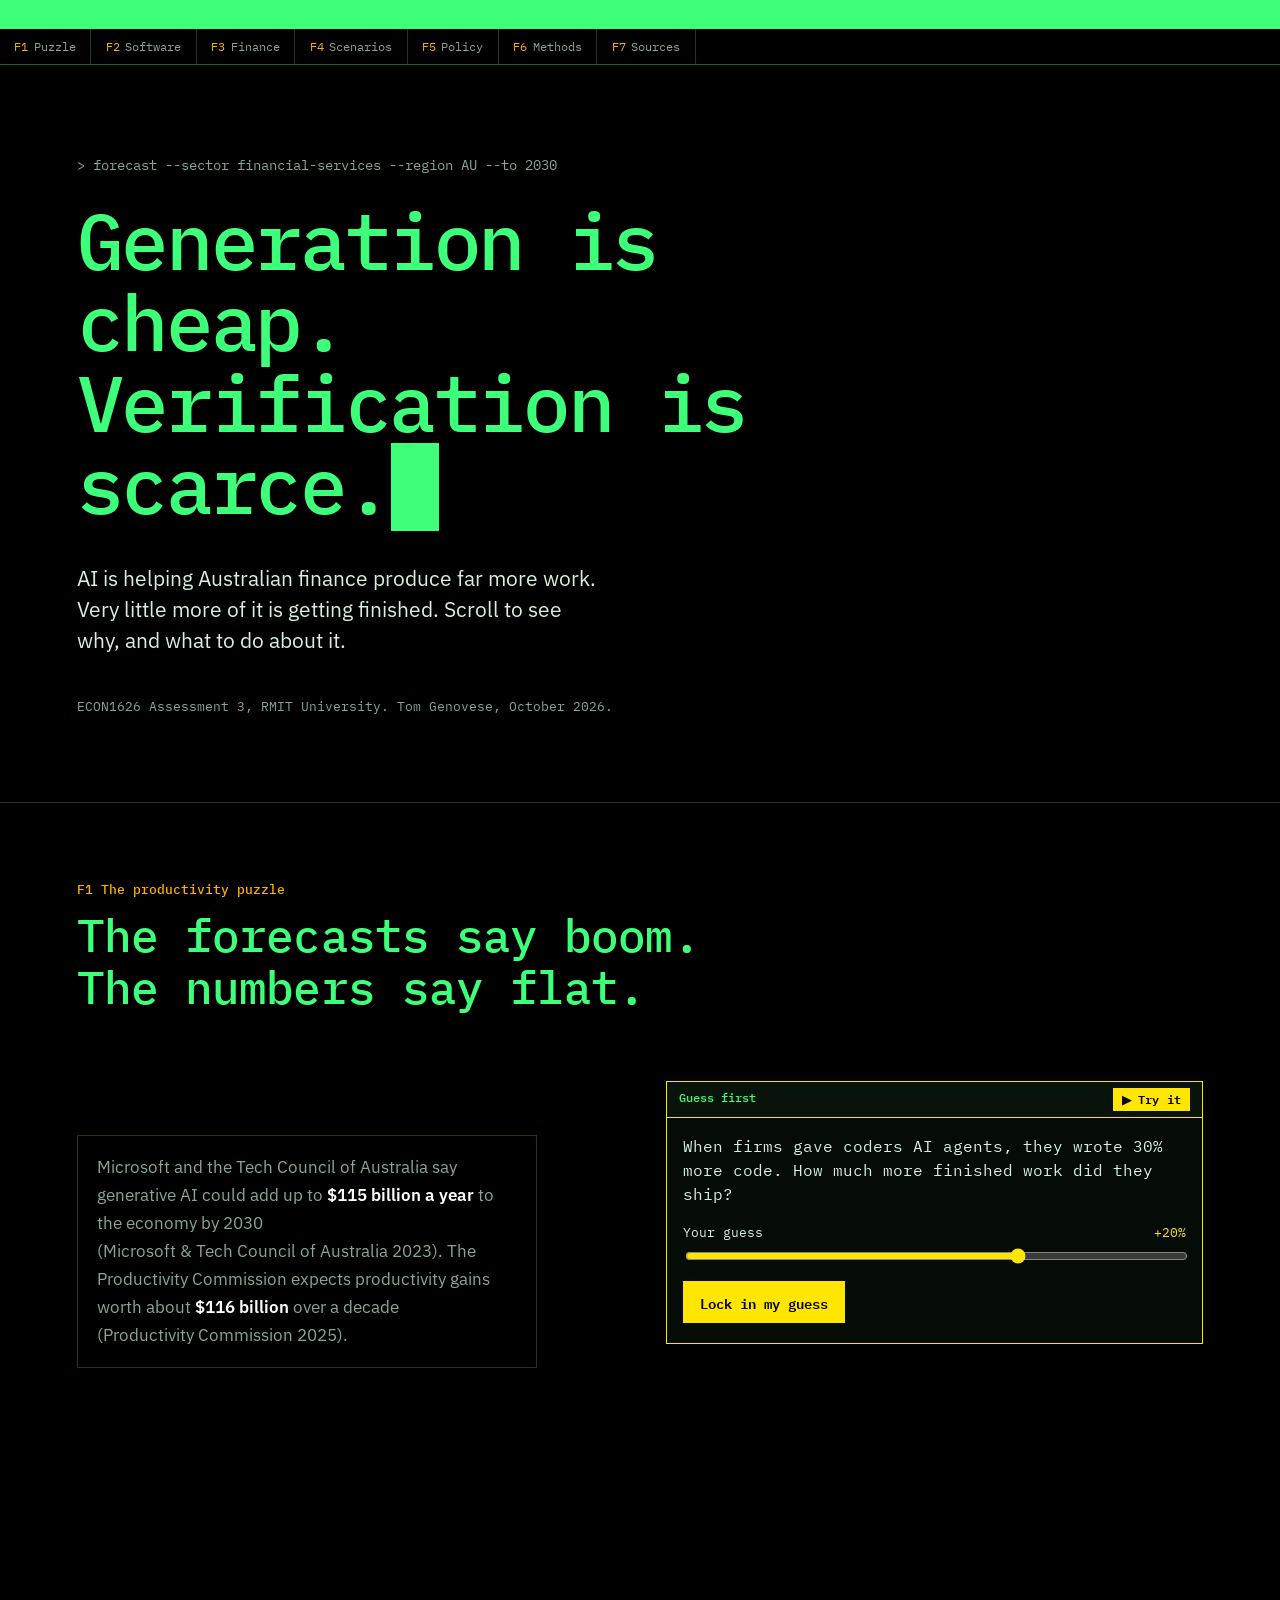
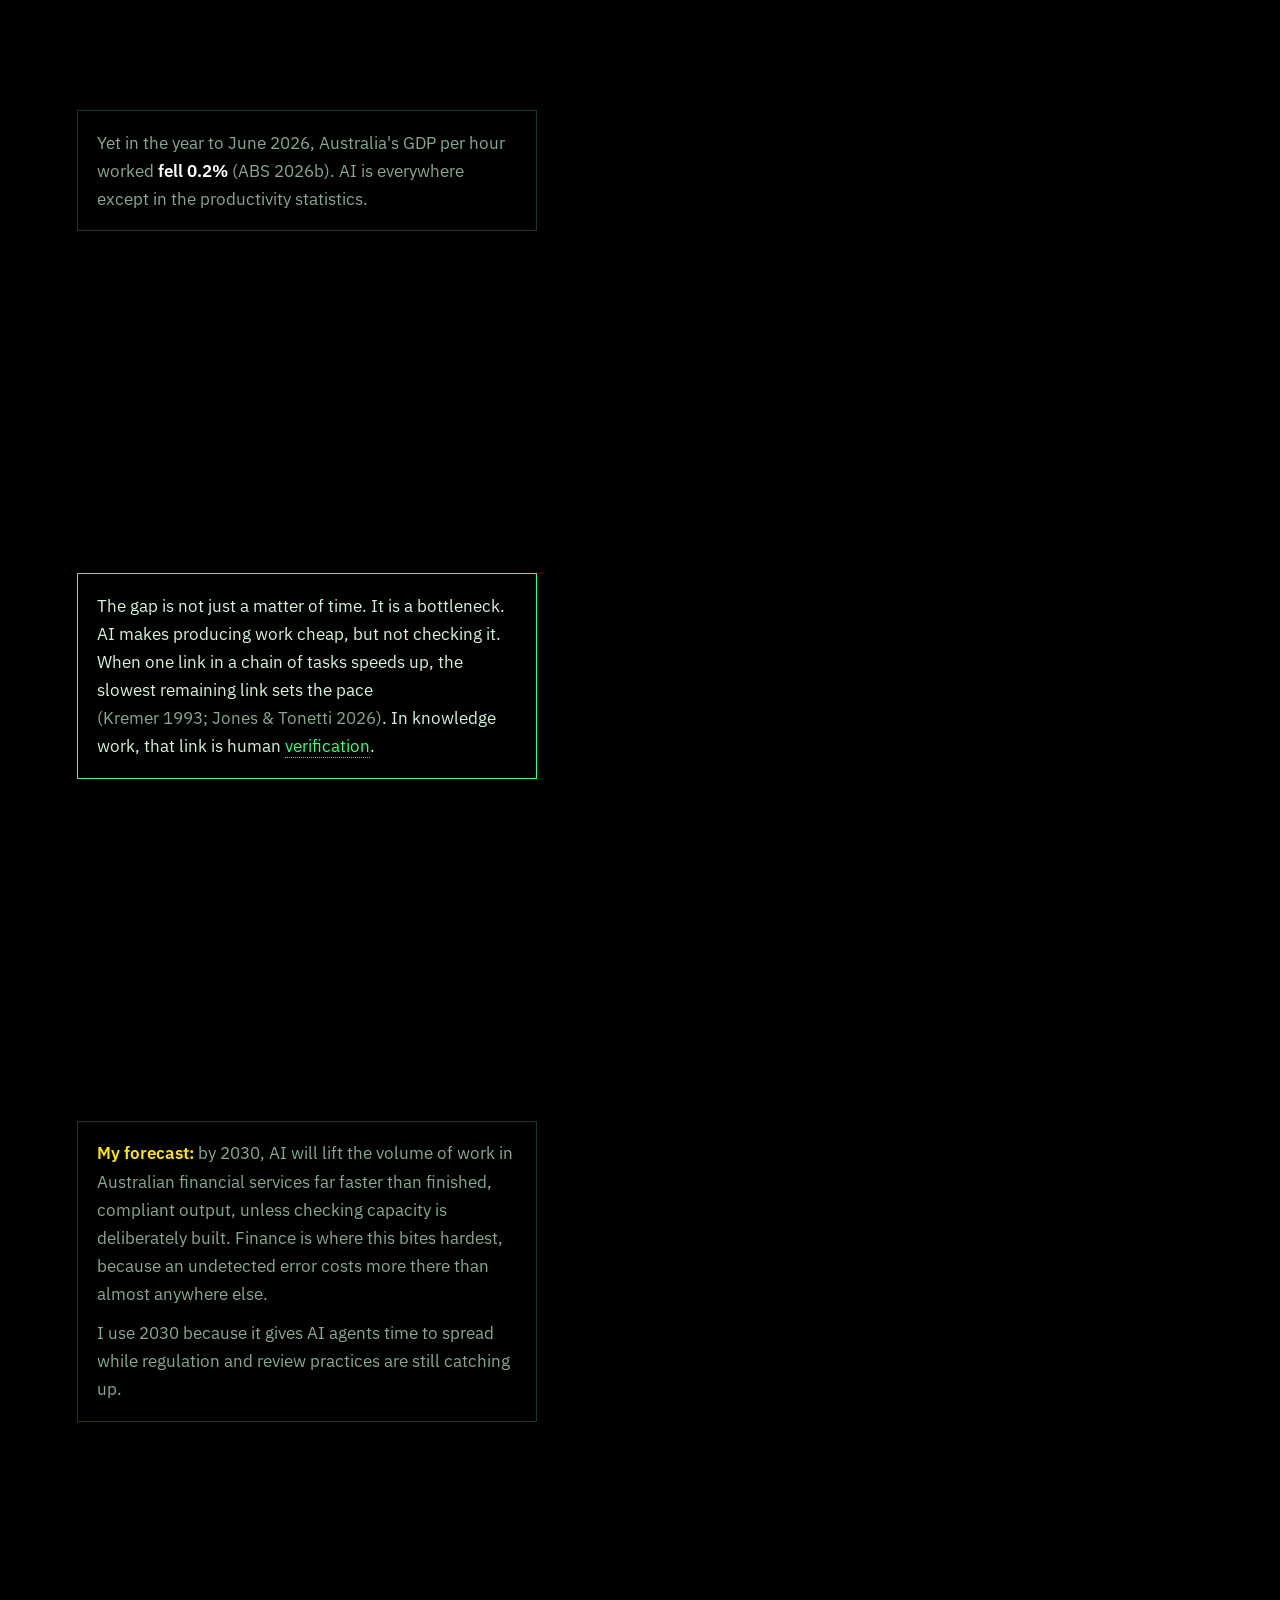
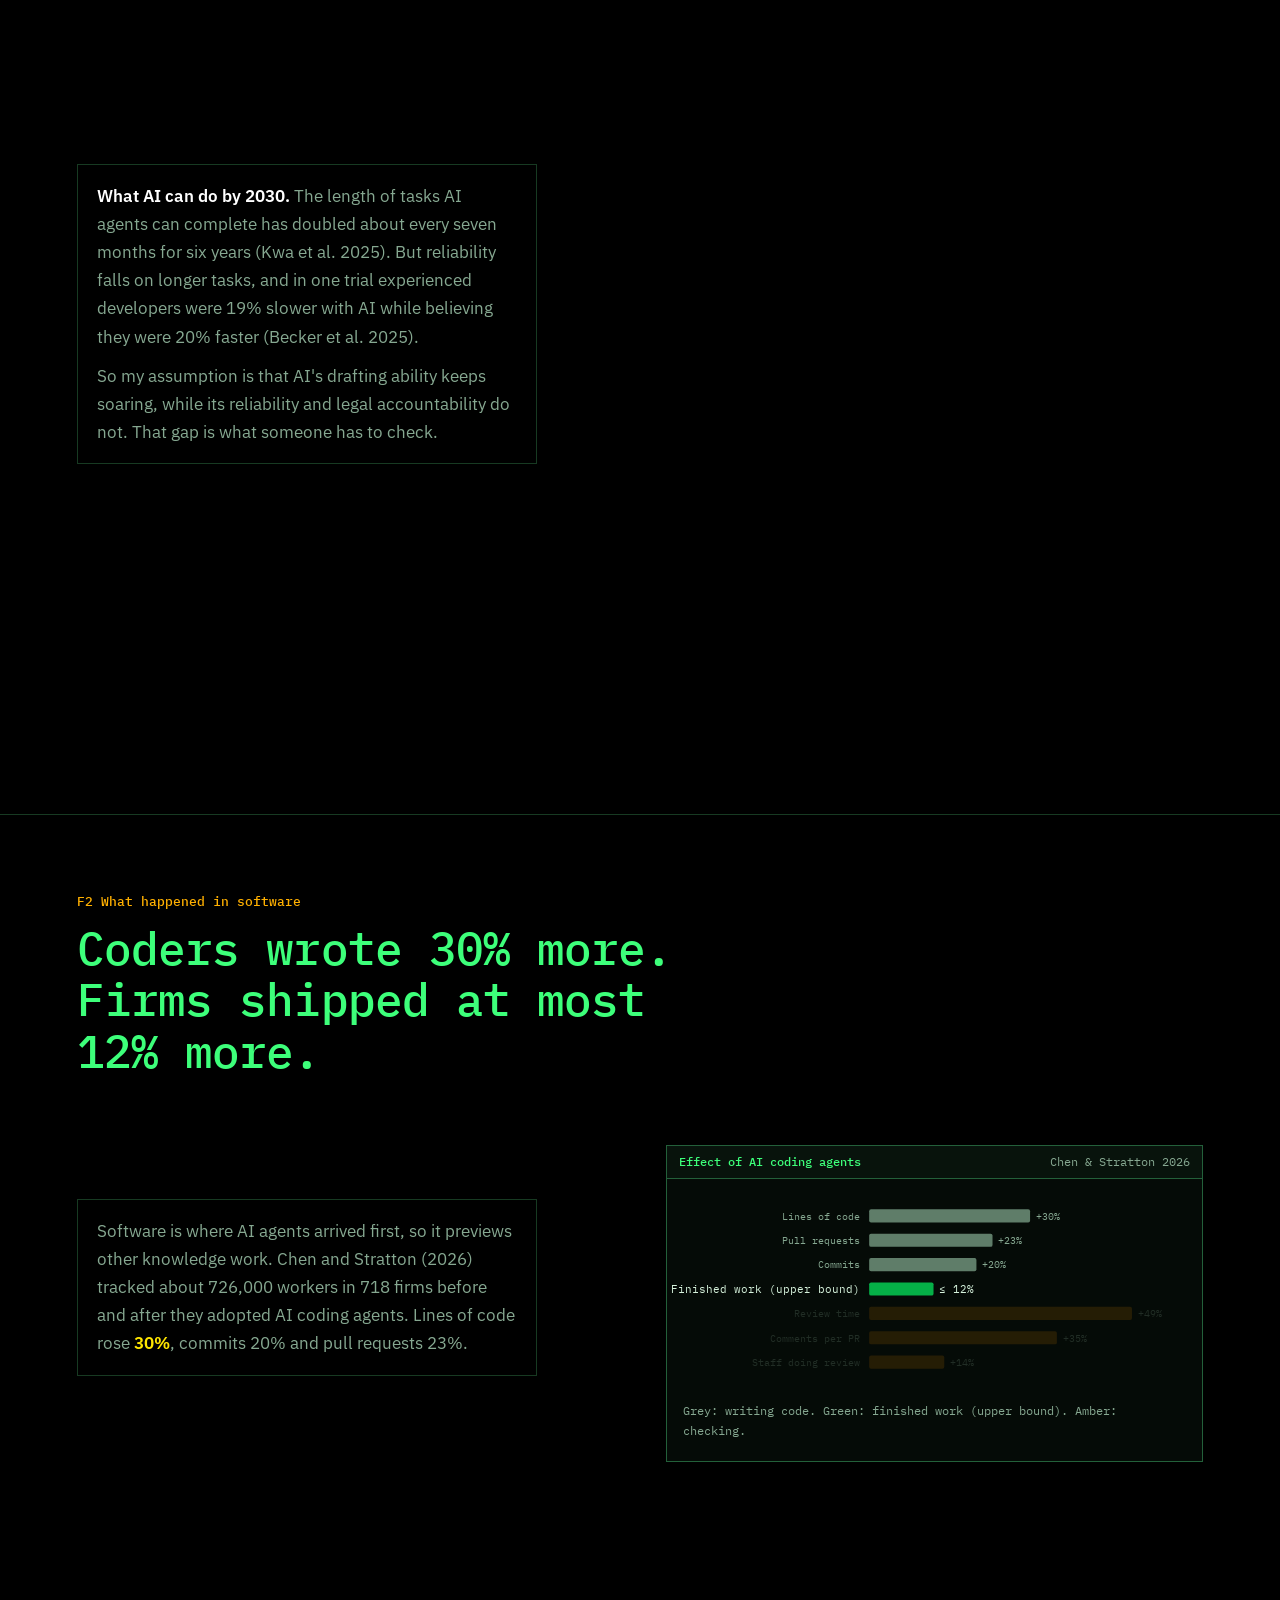
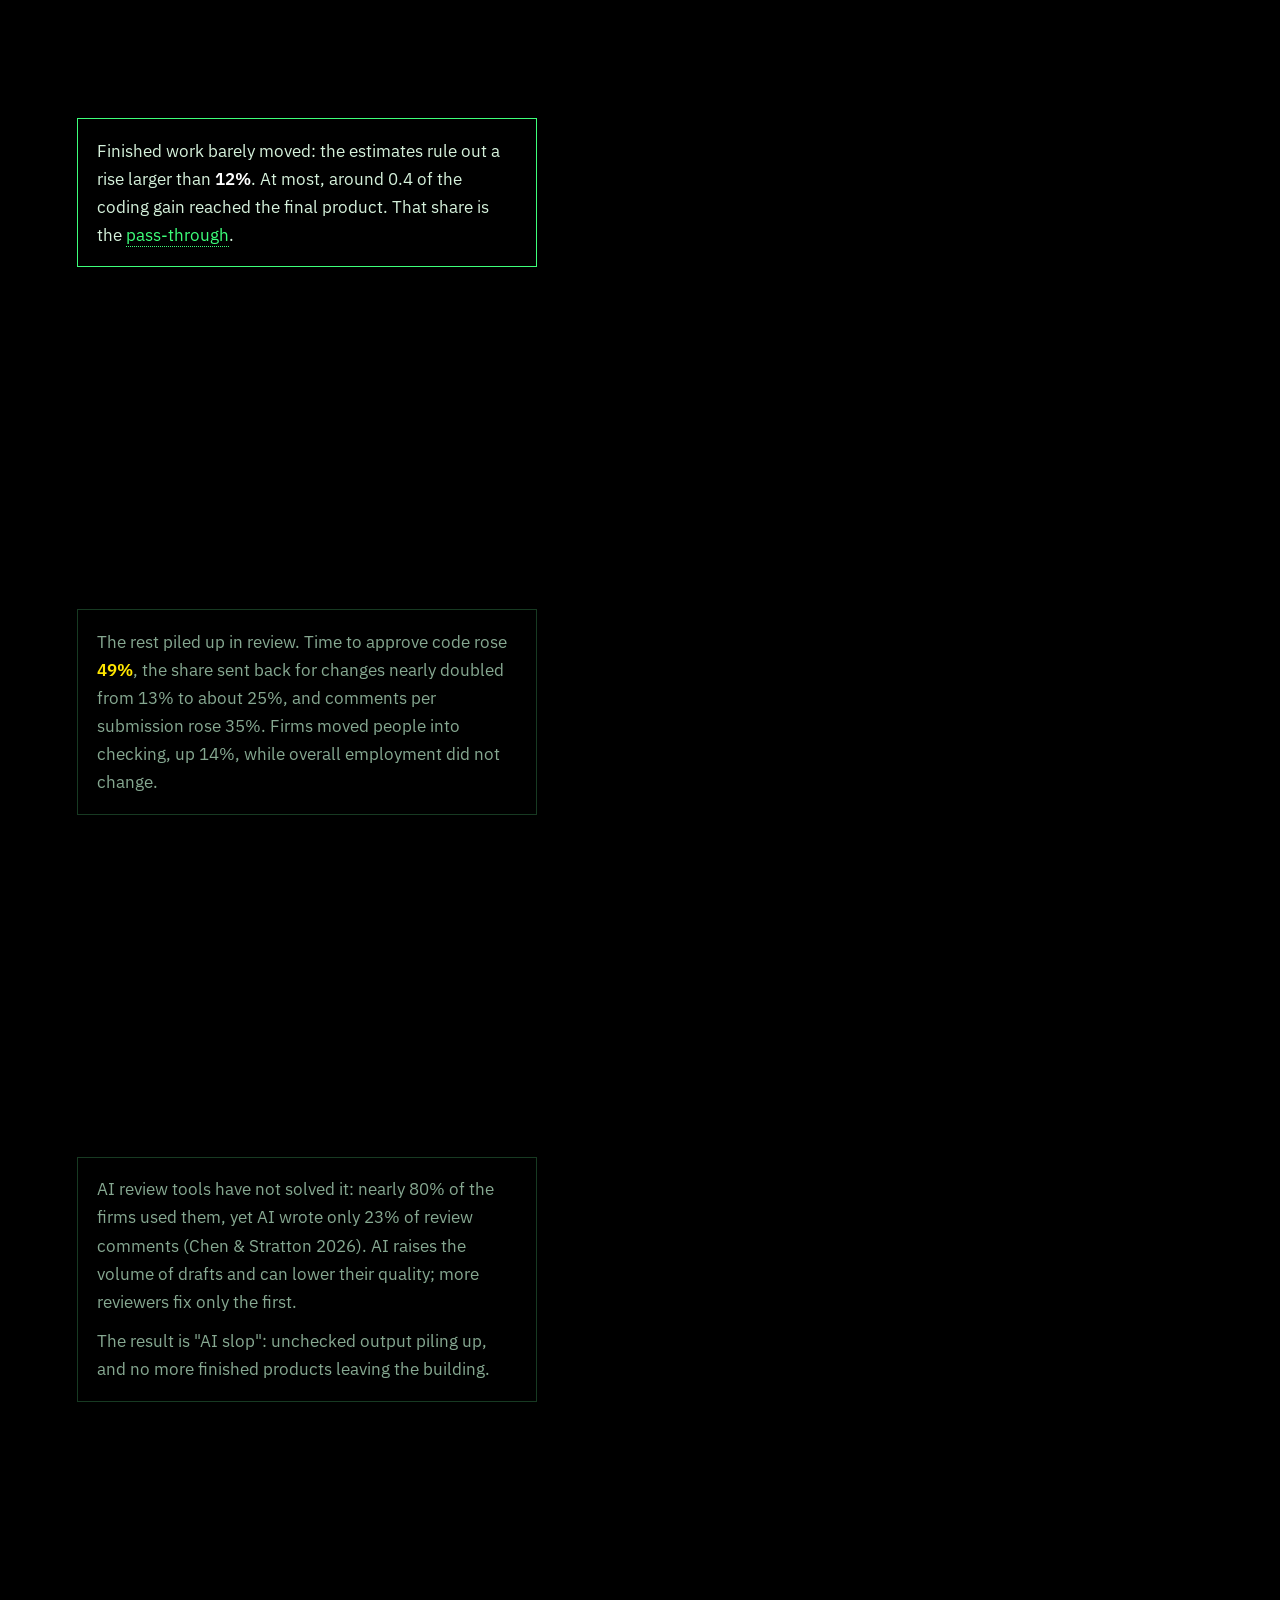
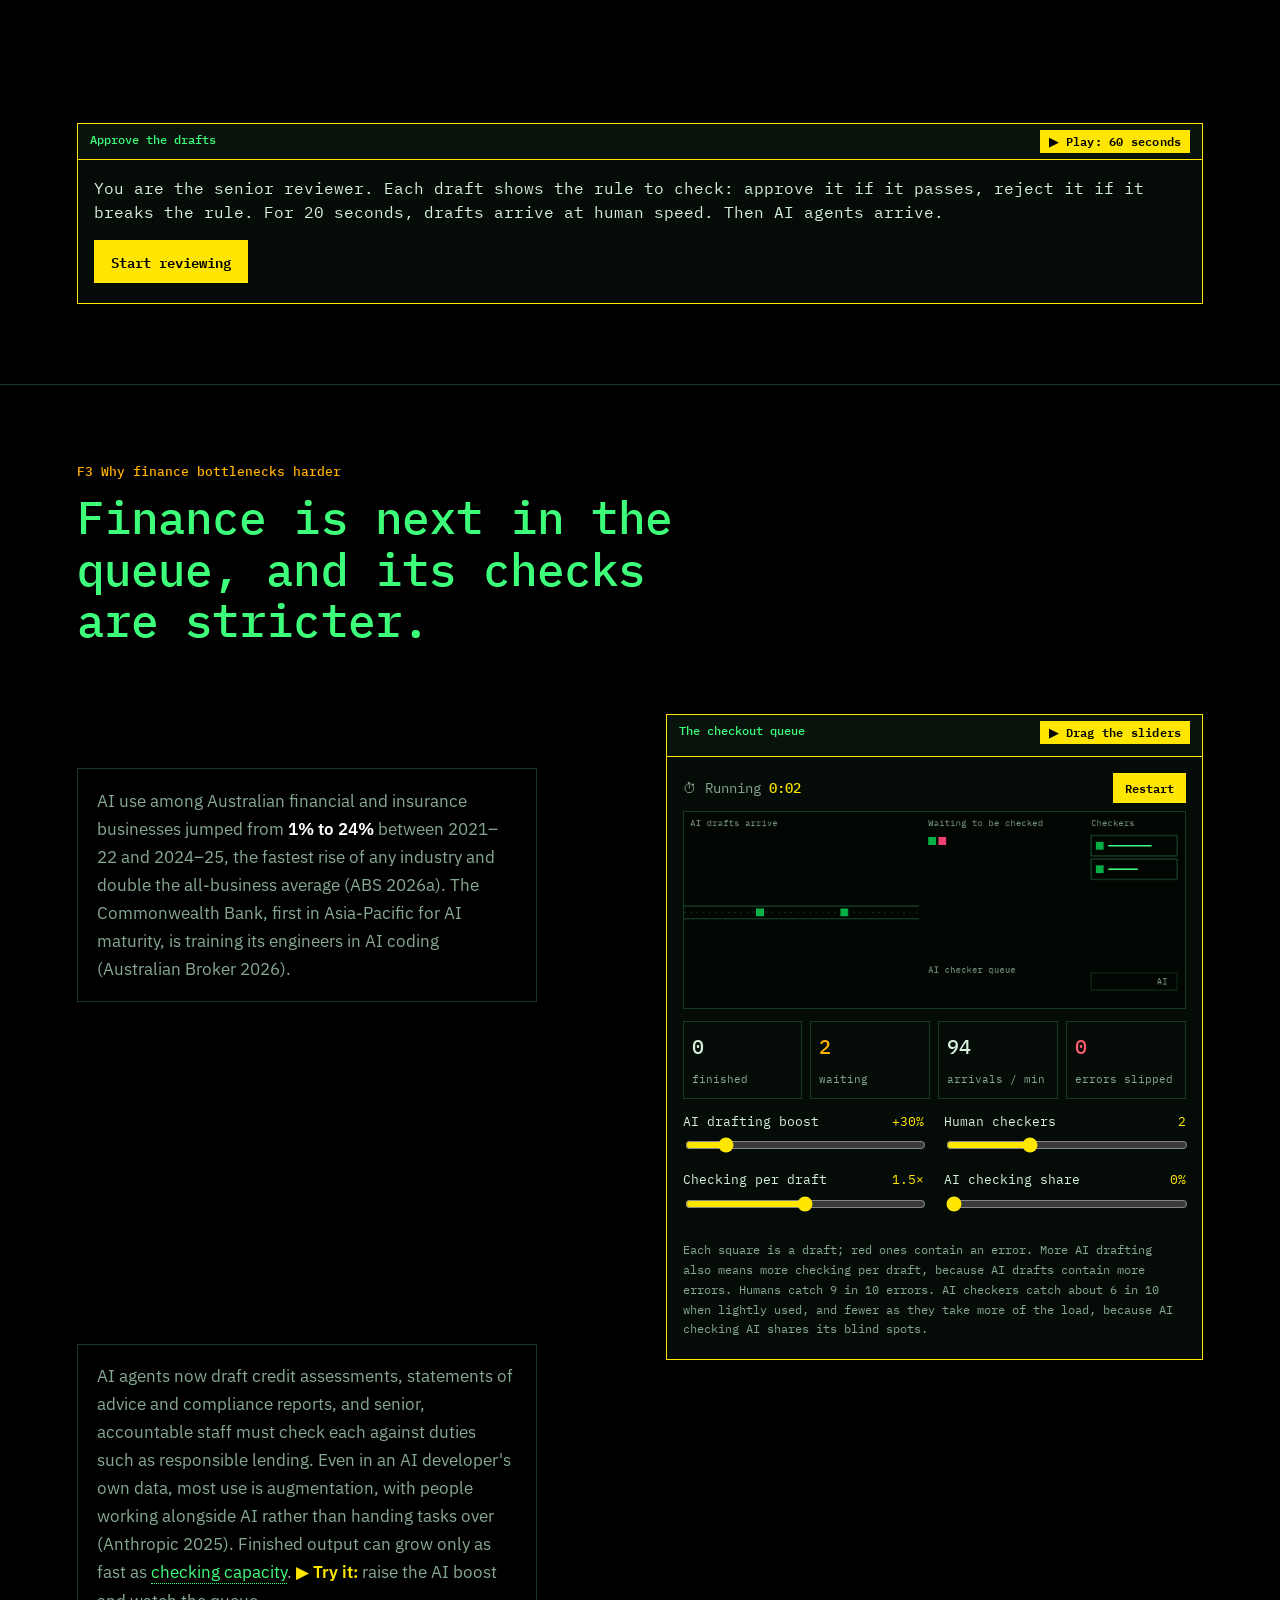
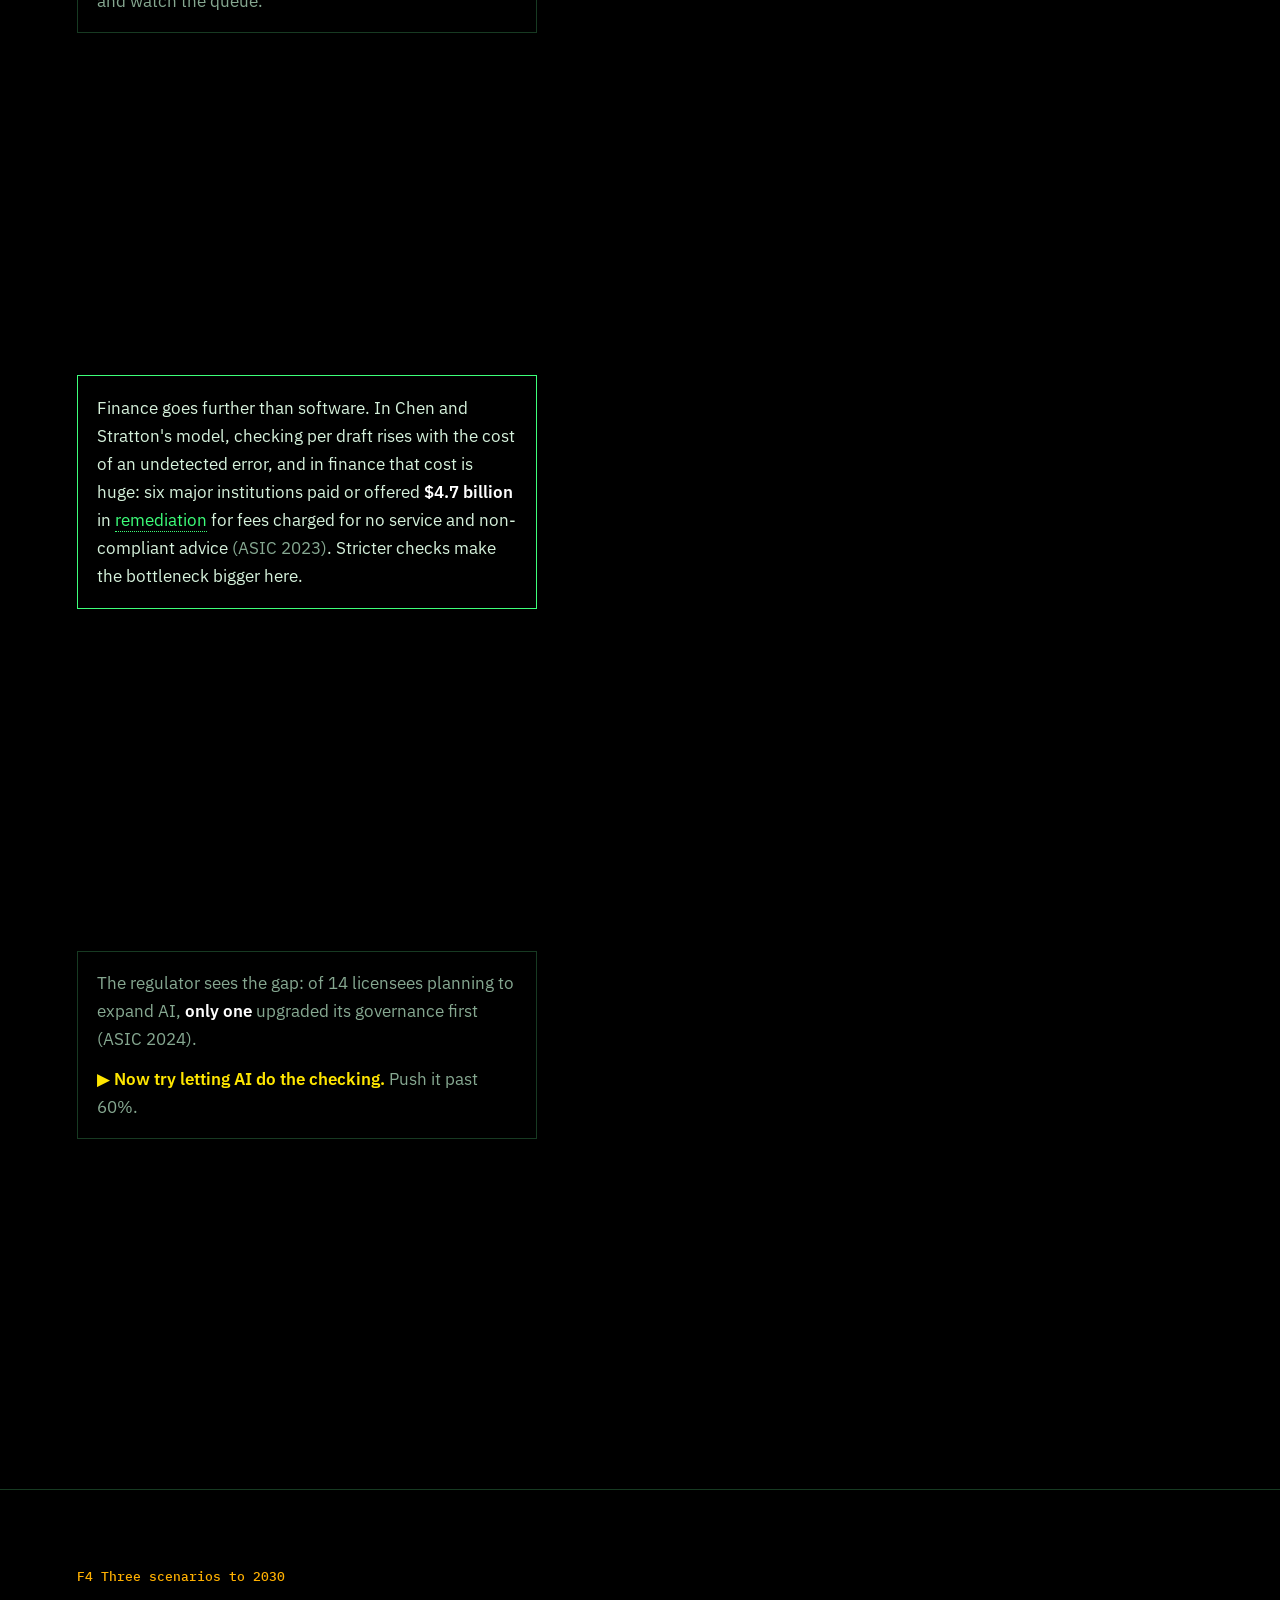
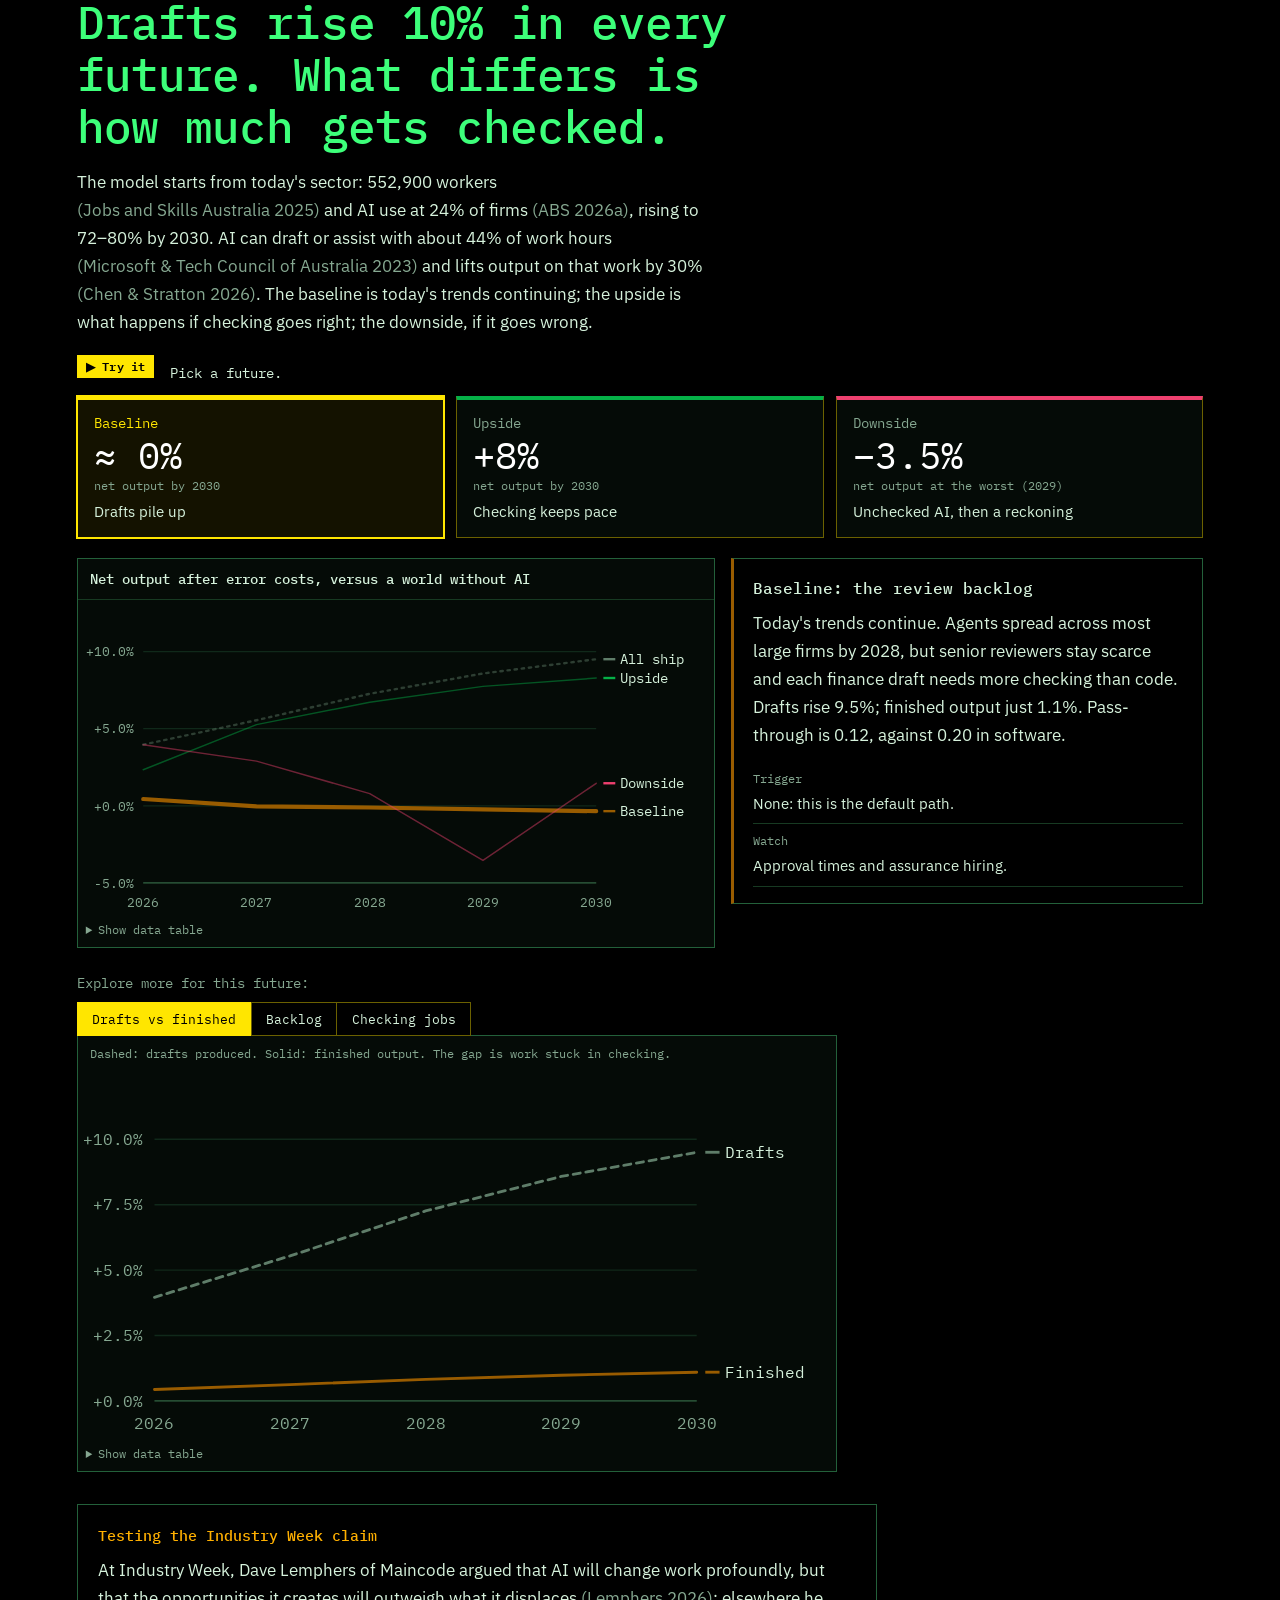
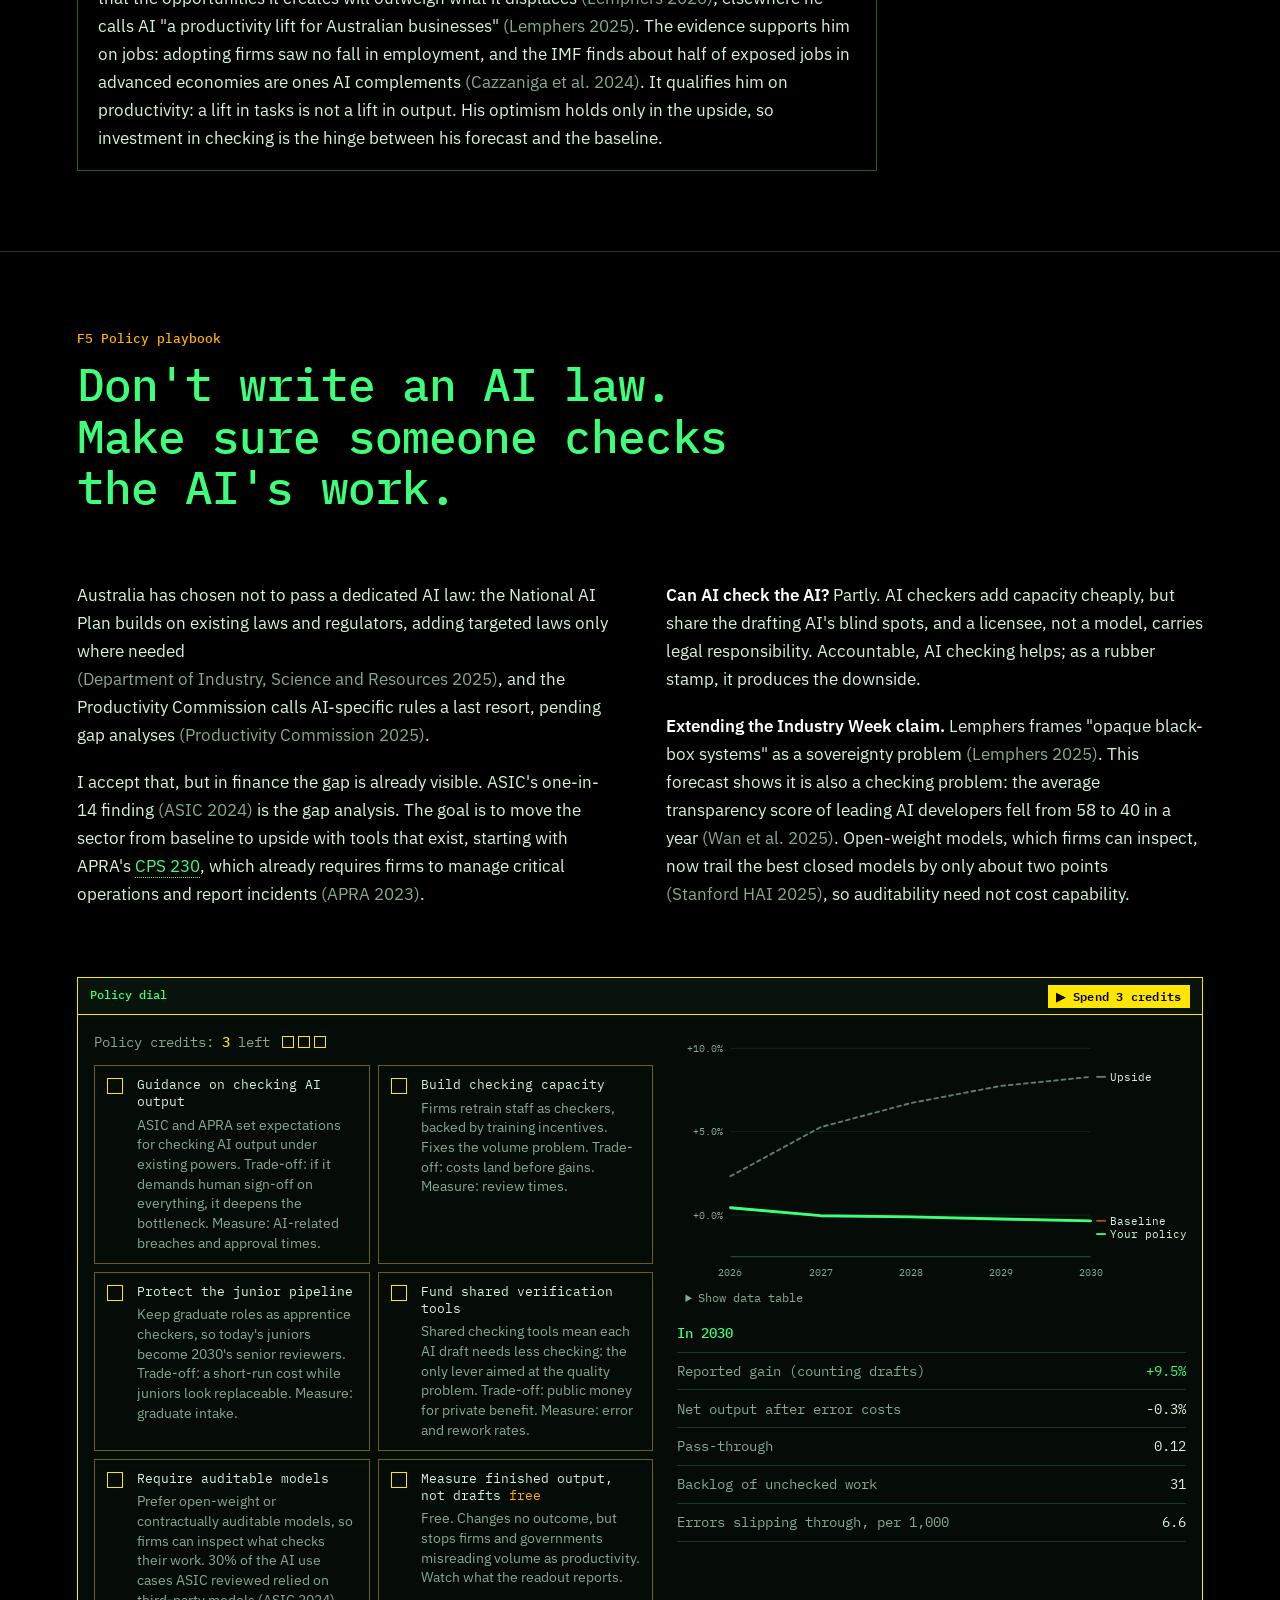
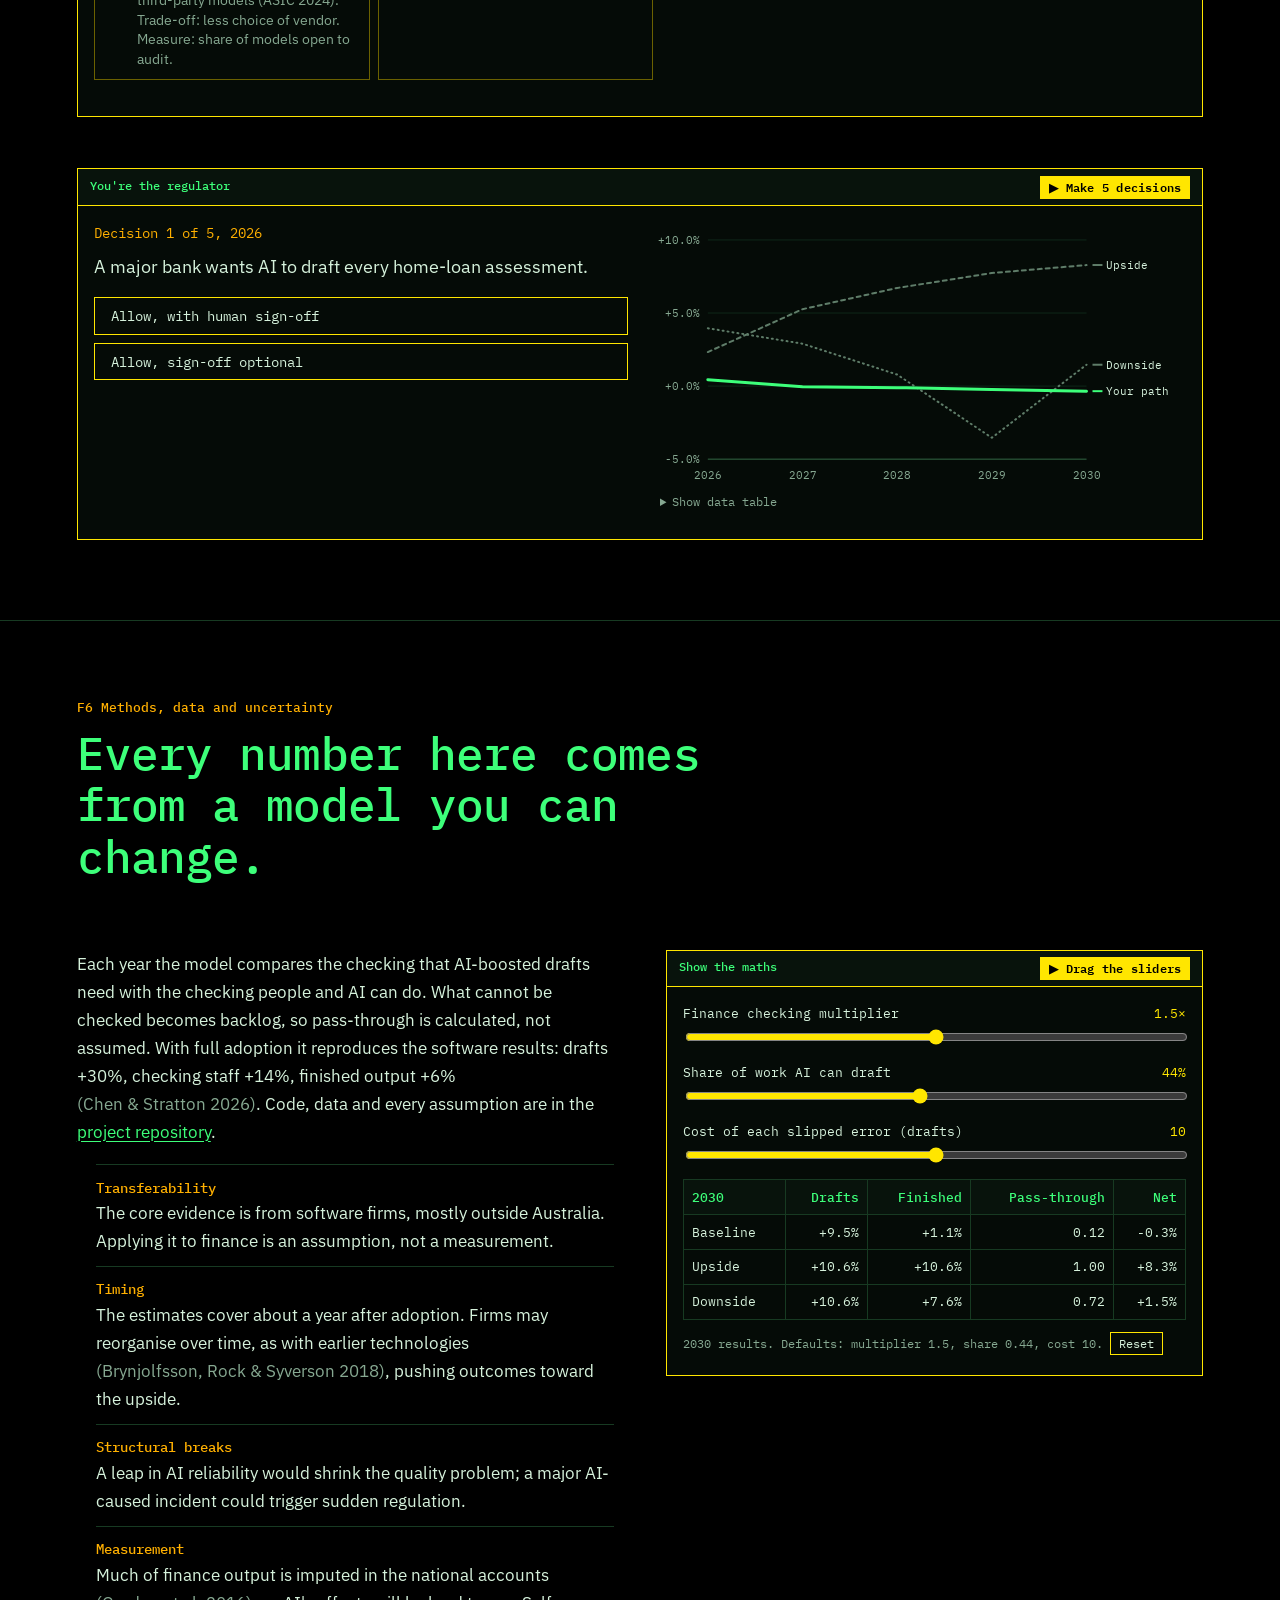
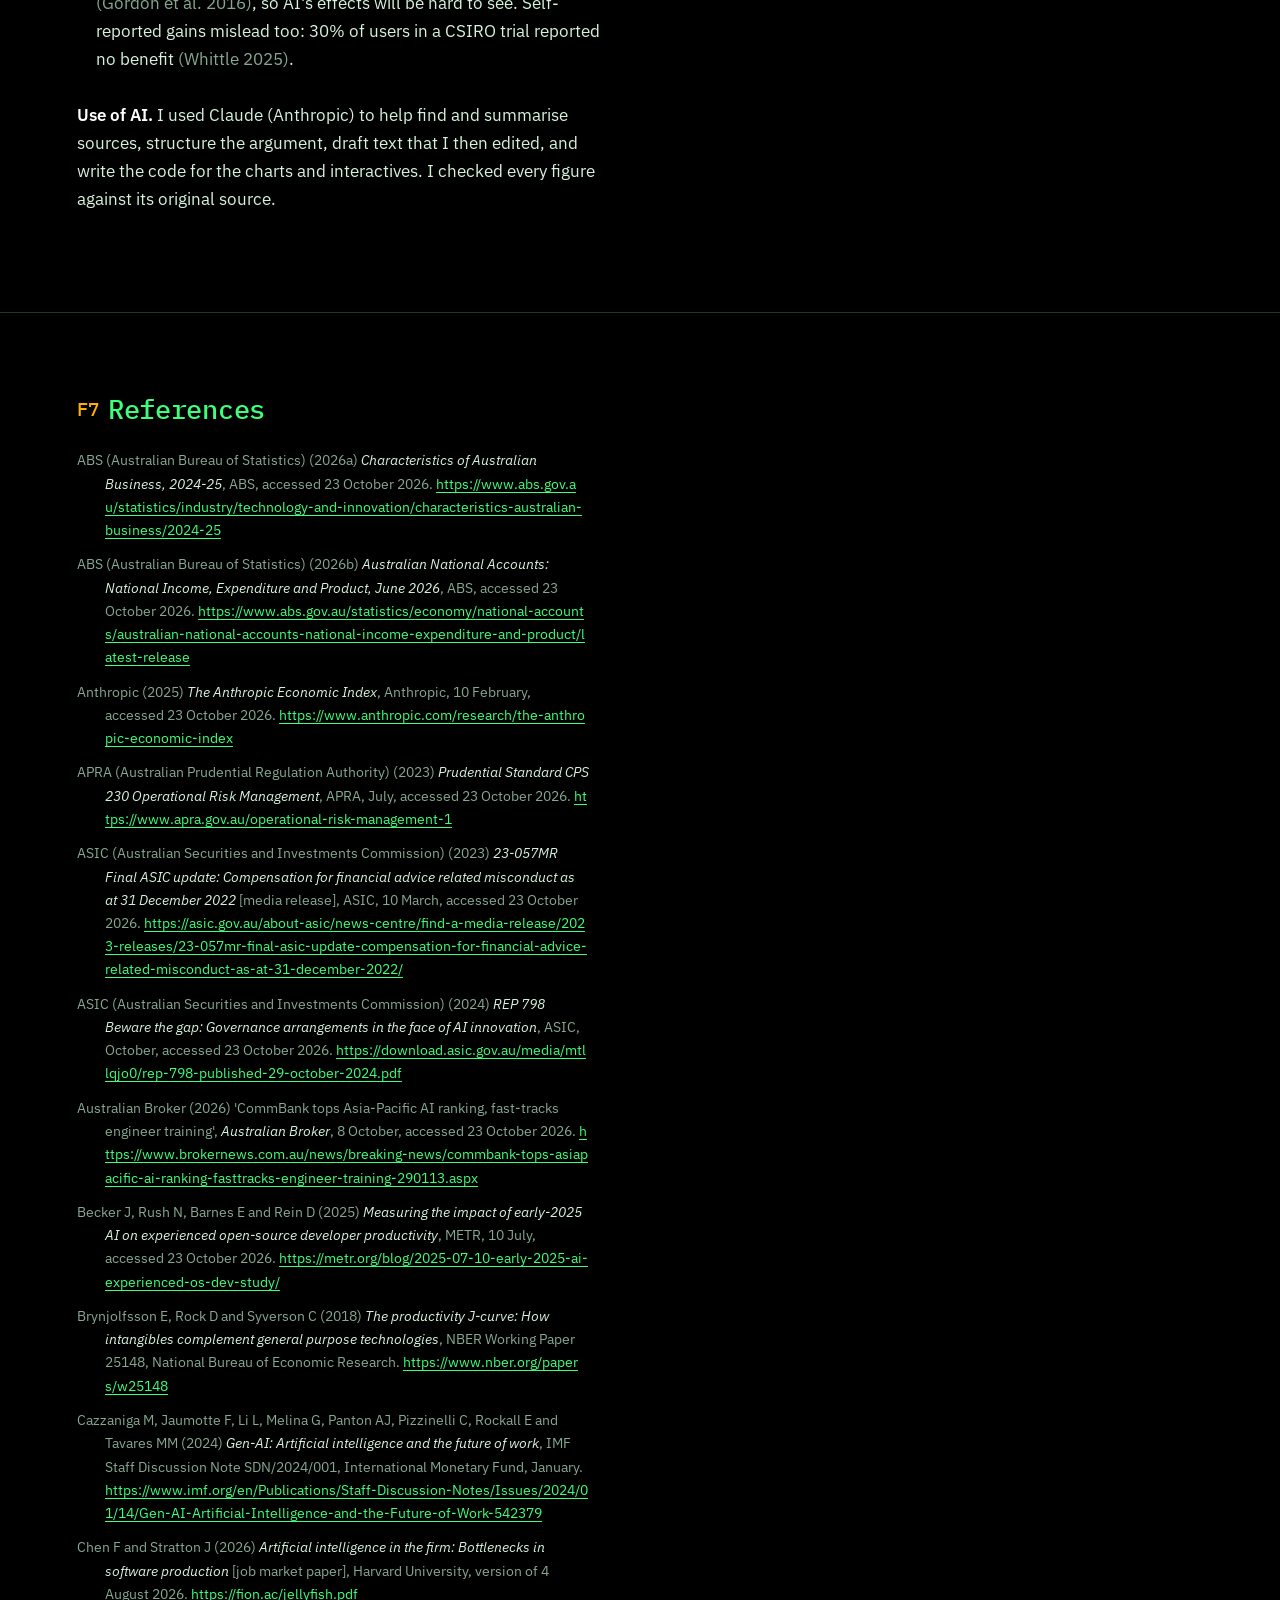
==== commit 82ae1789: "Drafts game: phase heading, countdown and progress bar; cache-bust assets Co-Authored-By: Claude Opu" ====
--- a/forecast.html
+++ b/forecast.html
@@ -8,7 +8,7 @@
 <link rel="preconnect" href="https://fonts.googleapis.com">
 <link rel="preconnect" href="https://fonts.gstatic.com" crossorigin>
 <link href="https://fonts.googleapis.com/css2?family=IBM+Plex+Mono:wght@400;500;600&family=IBM+Plex+Sans:ital,wght@0,400;0,600;1,400&display=swap" rel="stylesheet">
-<link rel="stylesheet" href="assets/style.css">
+<link rel="stylesheet" href="assets/style.css?v=24">
 </head>
 <body>
 
@@ -100,8 +100,13 @@
         <button class="btn btn--go" id="game-go">Start reviewing</button>
       </div>
       <div class="game__play" id="game-play" hidden>
+        <div class="game__stage">
+          <div><p class="game__stage-n" id="g-stage-n">Phase 1 of 3</p><h4 class="game__stage-h" id="g-stage-h">Before AI</h4></div>
+          <div class="game__cd"><span id="g-cd">0:20</span><small id="g-cd-l">until AI agents arrive</small></div>
+        </div>
+        <div class="game__segs" aria-hidden="true"><span><i id="g-seg0"></i><b>Before AI</b></span><span><i id="g-seg1"></i><b>AI writes code</b></span><span><i id="g-seg2"></i><b>AI in finance</b></span></div>
         <div class="game__hud">
-          <span class="game__phase" id="g-phase"></span><span>Time <b id="g-time">60</b>s</span><span>Waiting <b id="g-wait" class="warn">0</b></span><span>Approved <b id="g-ok">0</b></span><span>Rejected <b id="g-no">0</b></span>
+          <span>Time <b id="g-time">60</b>s</span><span>Waiting <b id="g-wait" class="warn">0</b></span><span>Approved <b id="g-ok">0</b></span><span>Rejected <b id="g-no">0</b></span>
           <button class="btn" id="game-skip" style="padding:0.2rem 0.6rem;font-size:0.75rem">Skip</button>
         </div>
         <div class="game__timer"><div id="g-bar"></div></div>
@@ -299,8 +304,8 @@
 
 <footer>Built with plain HTML, CSS and JavaScript. Model and data: see README in the repository.</footer>
 
-<script src="assets/model.js"></script>
-<script src="assets/app.js"></script>
-<script src="assets/modules.js"></script>
+<script src="assets/model.js?v=24"></script>
+<script src="assets/app.js?v=24"></script>
+<script src="assets/modules.js?v=24"></script>
 </body>
 </html>
--- a/assets/style.css
+++ b/assets/style.css
@@ -531,3 +531,22 @@
 @media (prefers-reduced-motion: reduce) { .game__banner.pop { animation: none; } }
 
 .refs p a { word-break: break-all; }
+
+/* Game stage header + countdown */
+.game__stage { display: flex; justify-content: space-between; align-items: center; gap: 1rem; margin-bottom: 0.75rem; }
+.game__stage-n { margin: 0; font-family: var(--mono); font-size: 0.78rem; color: var(--ink-dim); }
+.game__stage-h { margin: 0.1rem 0 0; font-family: var(--mono); font-weight: 500; font-size: clamp(1.1rem, 2.2vw, 1.6rem); color: var(--neon); }
+.game__cd { text-align: right; font-family: var(--mono); line-height: 1; }
+.game__cd span { display: block; font-size: clamp(2.2rem, 5vw, 3.4rem); color: var(--hi); }
+.game__cd small { font-size: 0.75rem; color: var(--ink-dim); }
+.game__cd.soon span { color: var(--red); animation: blink 1s steps(1) infinite; }
+.game__segs { display: grid; grid-template-columns: repeat(3, 1fr); gap: 4px; margin-bottom: 0.9rem; }
+.game__segs span { position: relative; height: 22px; background: #0b1a10; border: 1px solid var(--rule-strong); overflow: hidden; }
+.game__segs i { position: absolute; inset: 0 auto 0 0; width: 0; background: var(--hi); opacity: 0.85; }
+.game__segs b { position: relative; z-index: 1; font-family: var(--mono); font-weight: 500; font-size: 0.7rem; line-height: 20px; padding-left: 0.4rem; color: var(--ink); mix-blend-mode: difference; }
+.game__timer { display: none; }
+@media (prefers-reduced-motion: reduce) { .game__cd.soon span { animation: none; } }
+.game__segs span { height: auto; background: none; border: none; overflow: visible; display: grid; gap: 4px; }
+.game__segs span::before { content: ""; display: block; height: 8px; background: #0b1a10; border: 1px solid var(--rule-strong); grid-row: 1; grid-column: 1; }
+.game__segs i { position: static; display: block; height: 8px; grid-row: 1; grid-column: 1; opacity: 1; }
+.game__segs b { mix-blend-mode: normal; line-height: 1.2; padding: 0; font-size: 0.72rem; color: var(--ink-dim); grid-row: 2; }
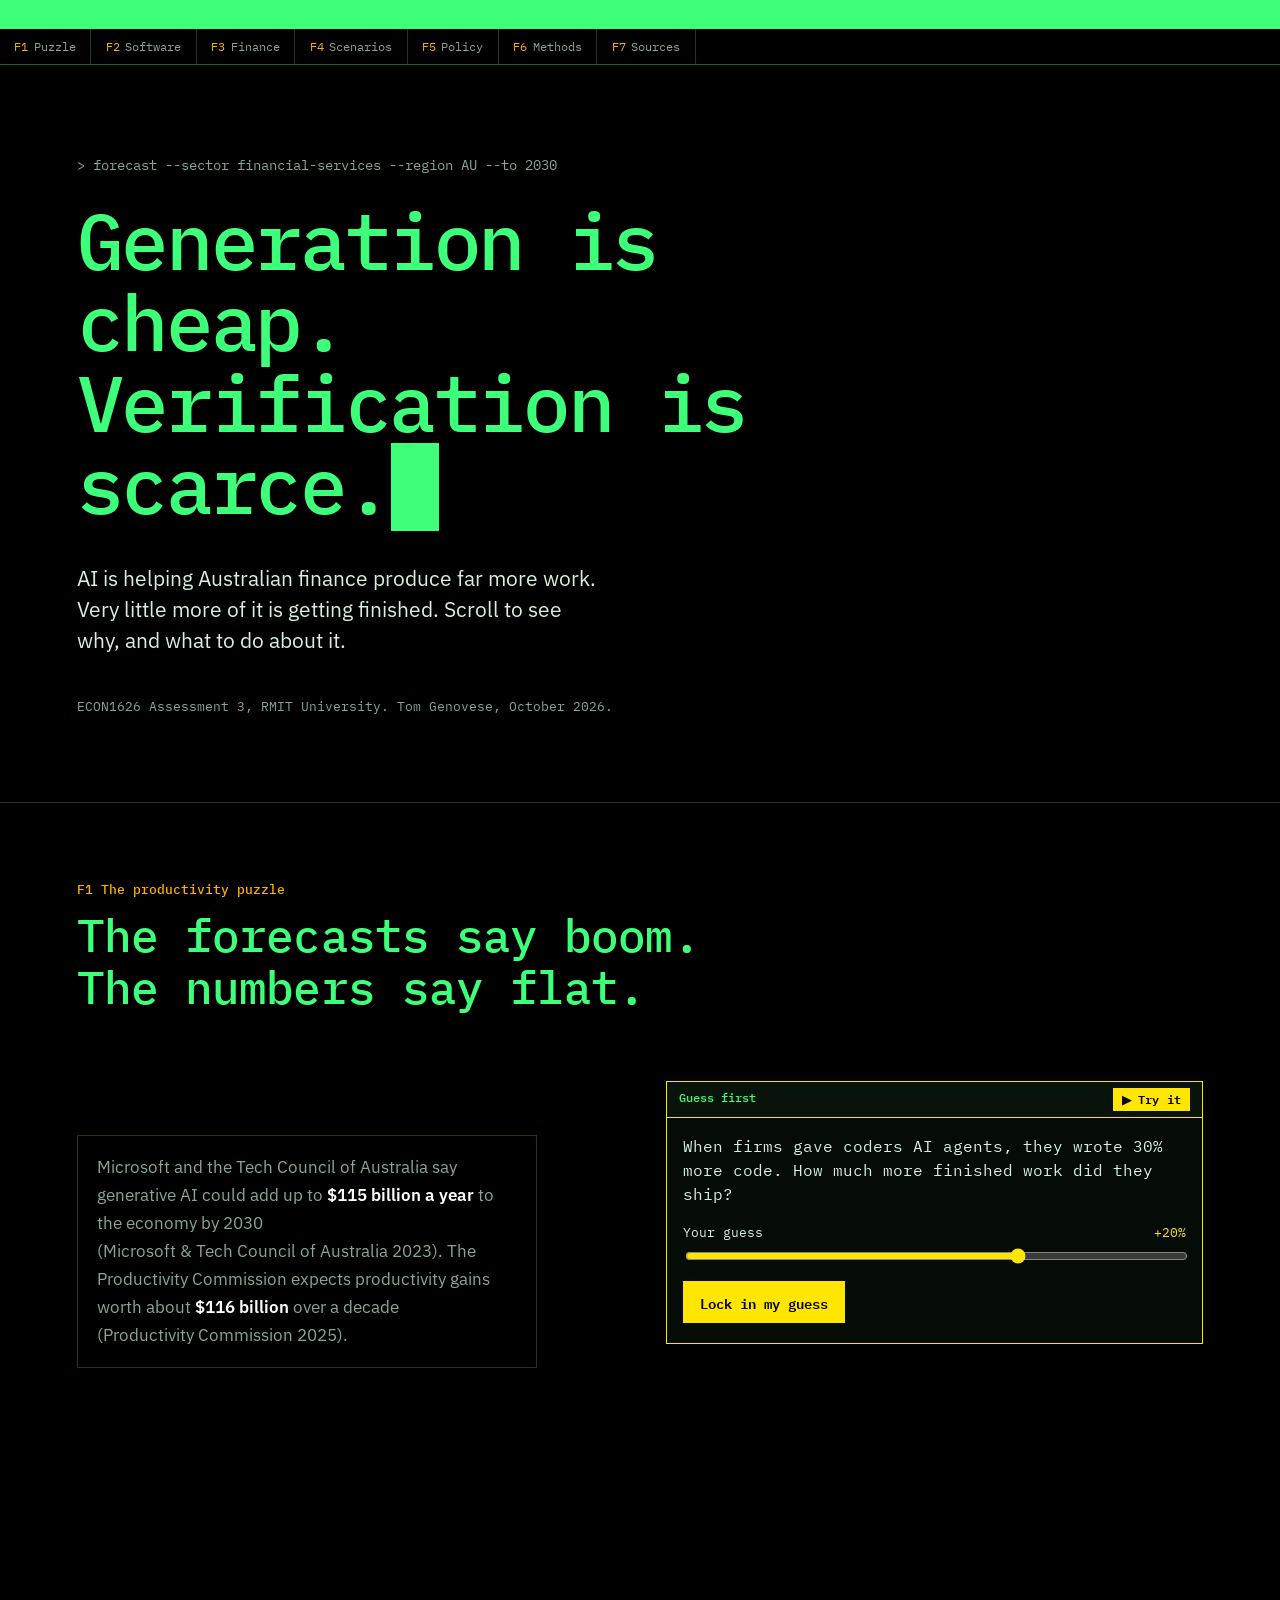
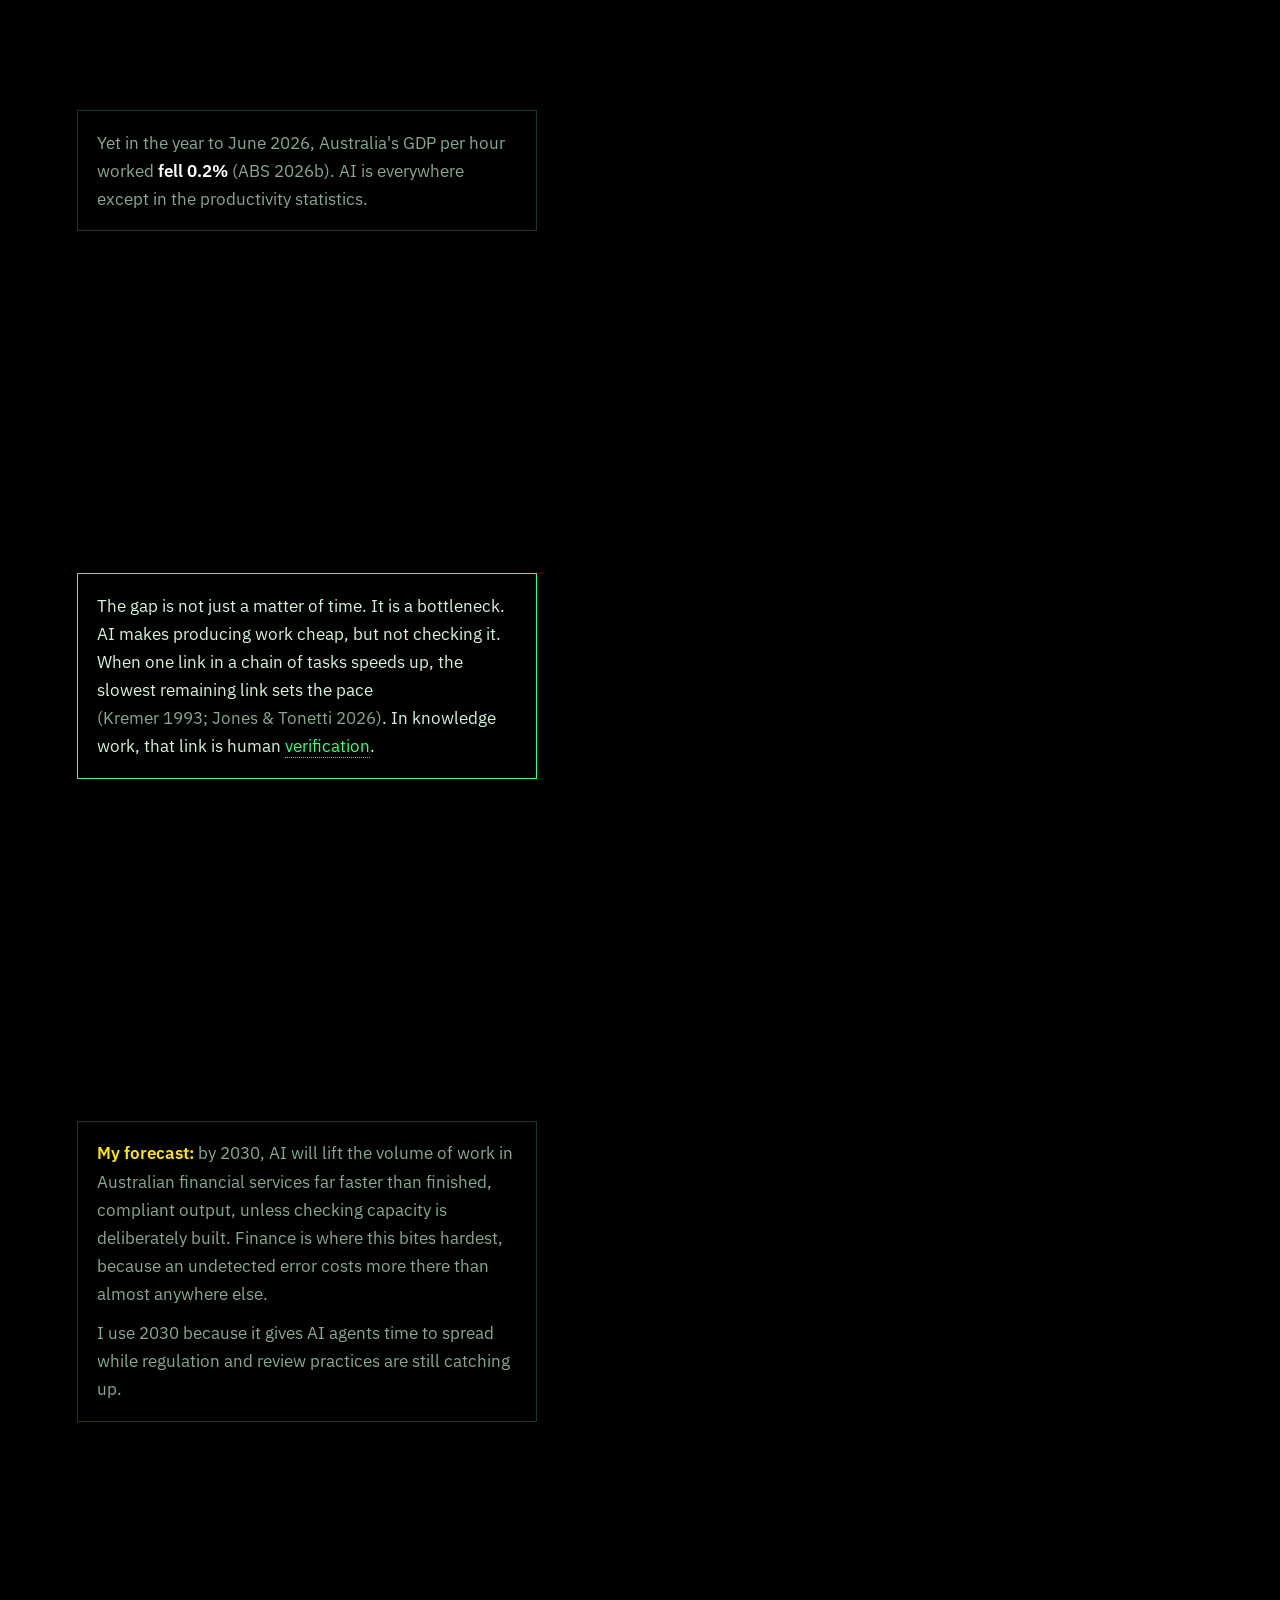
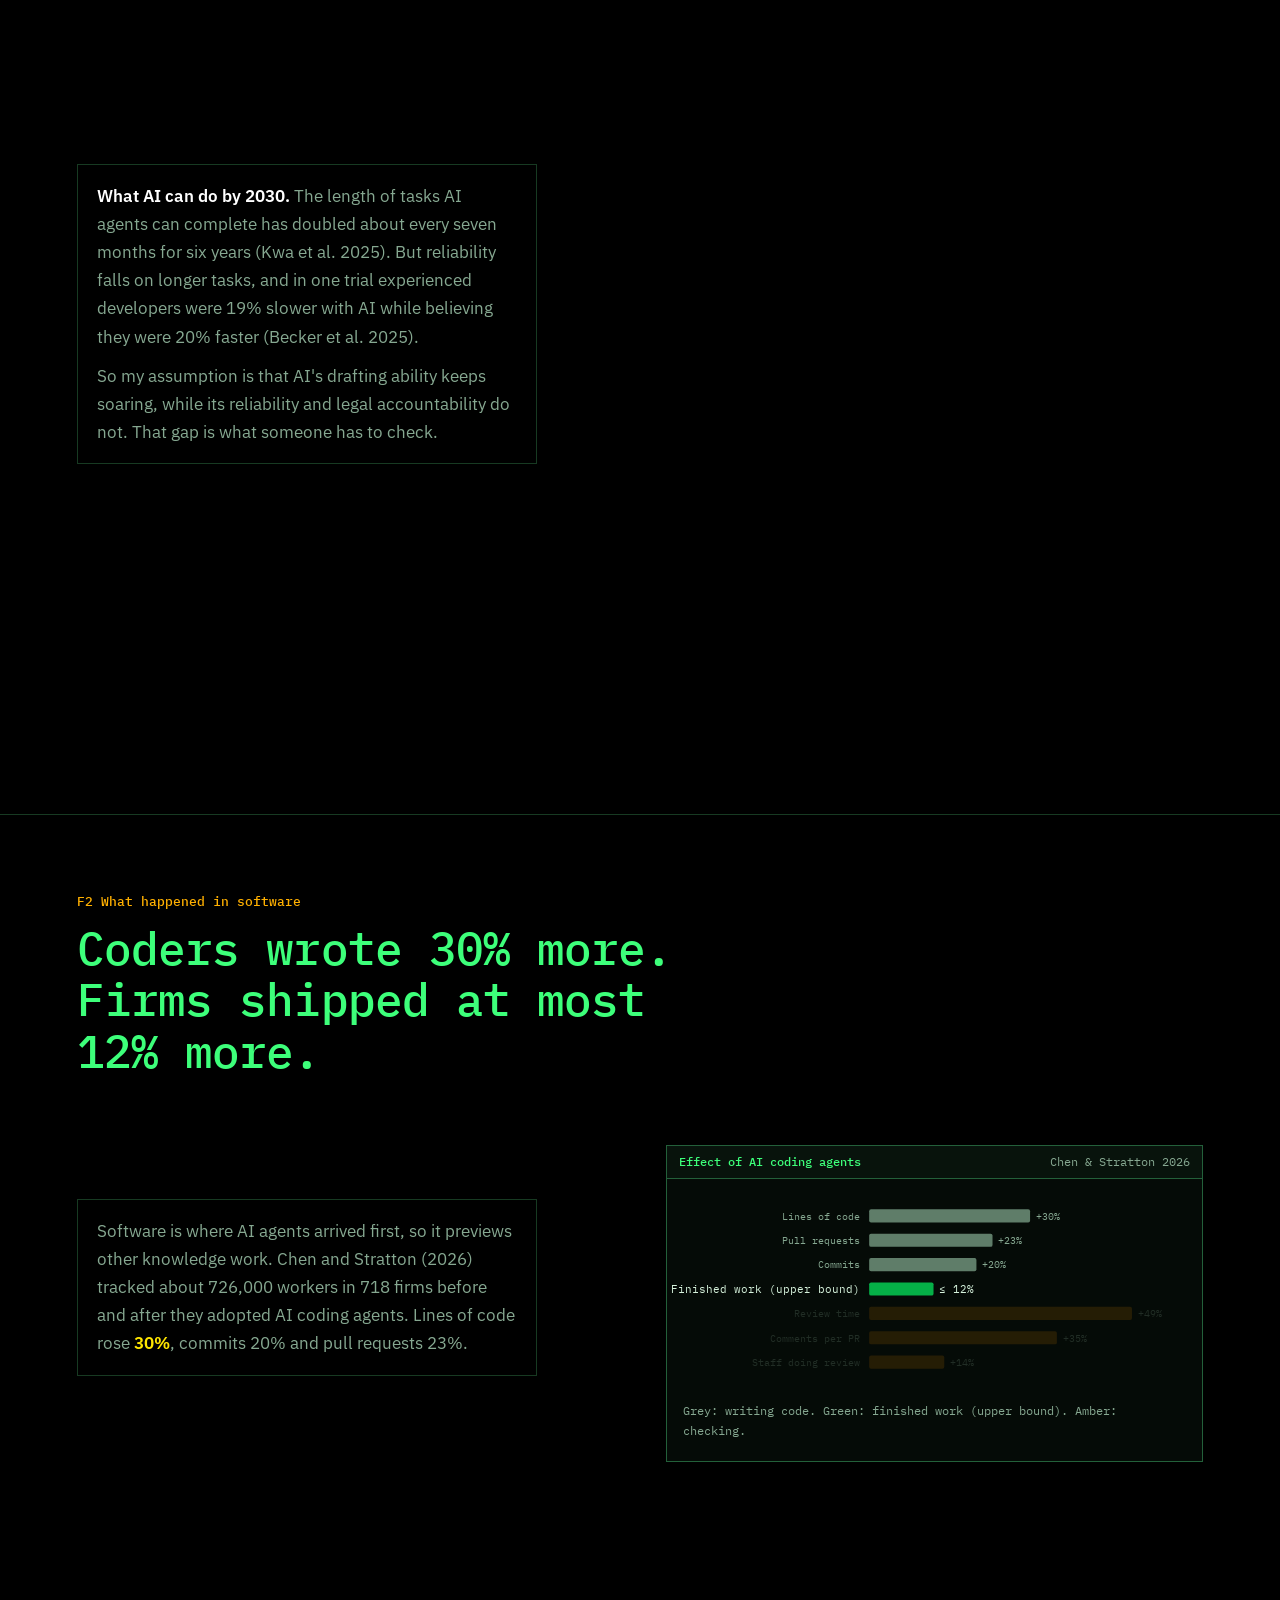
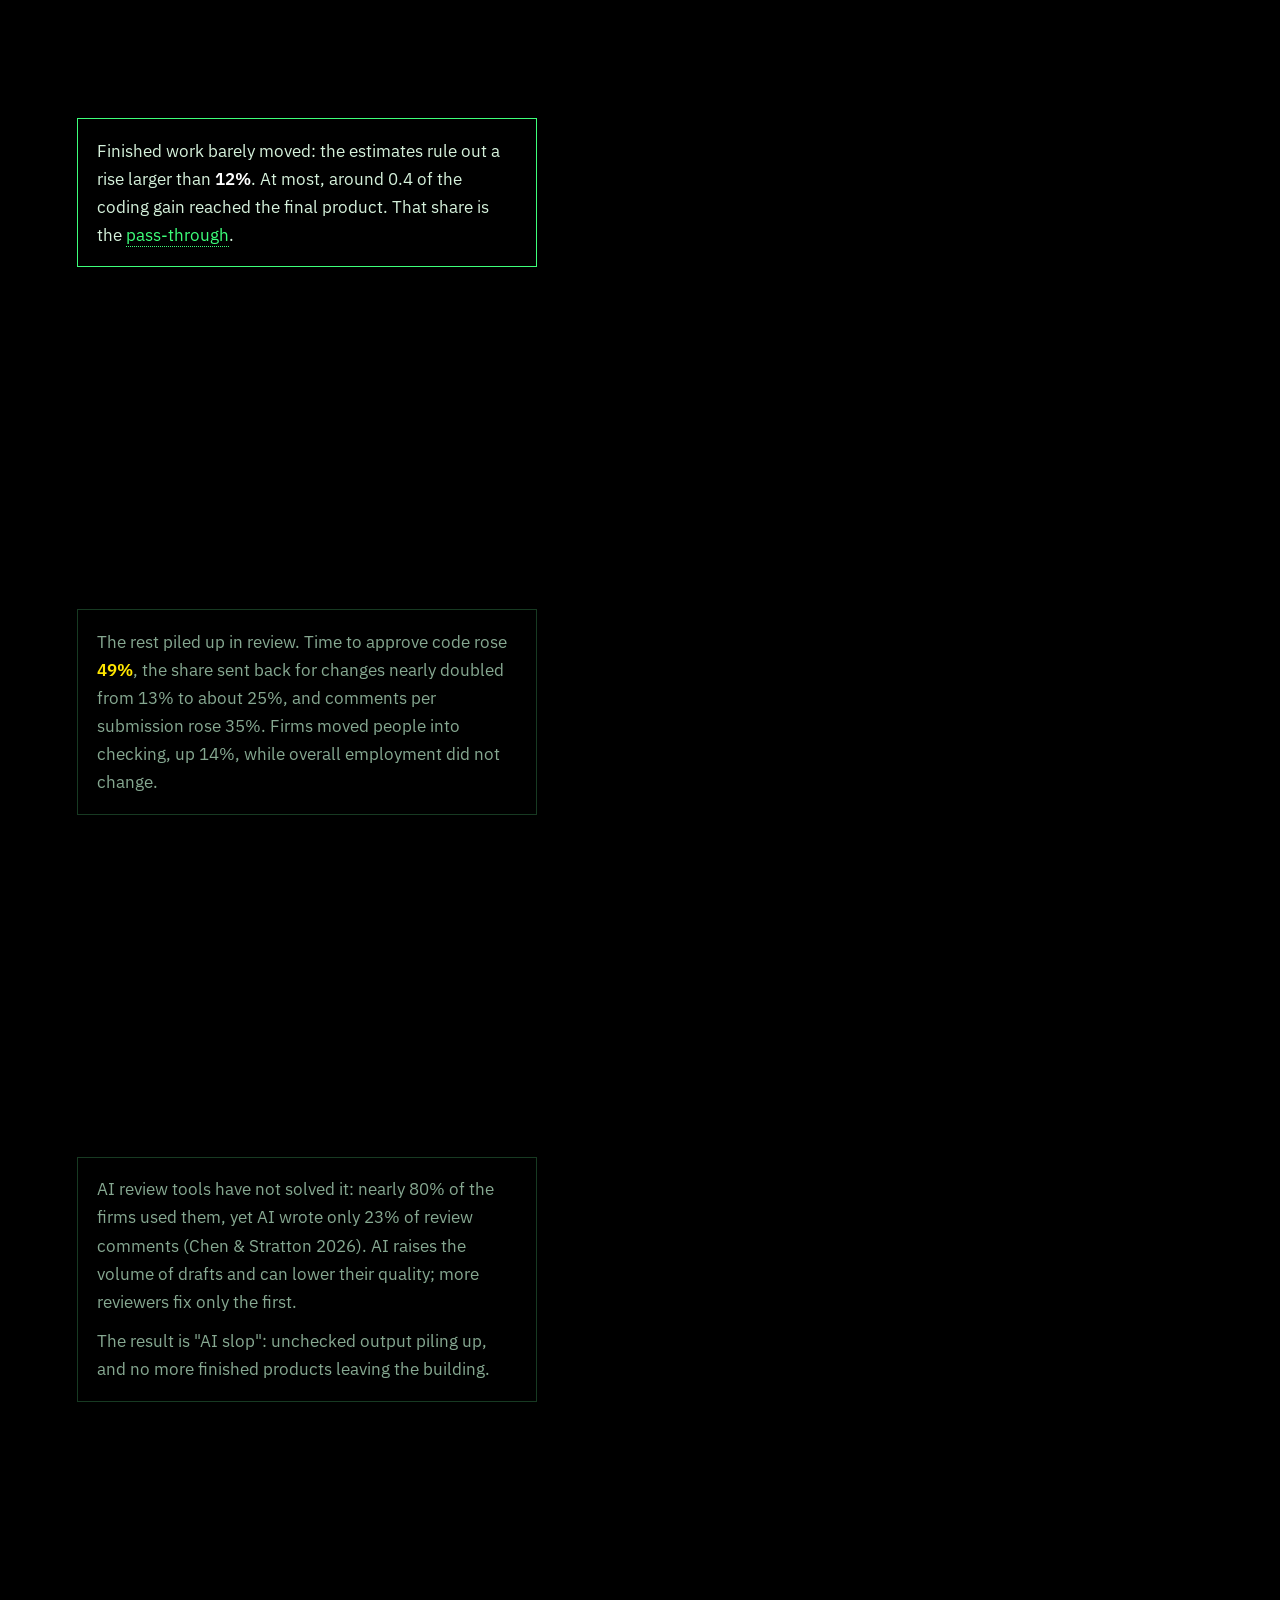
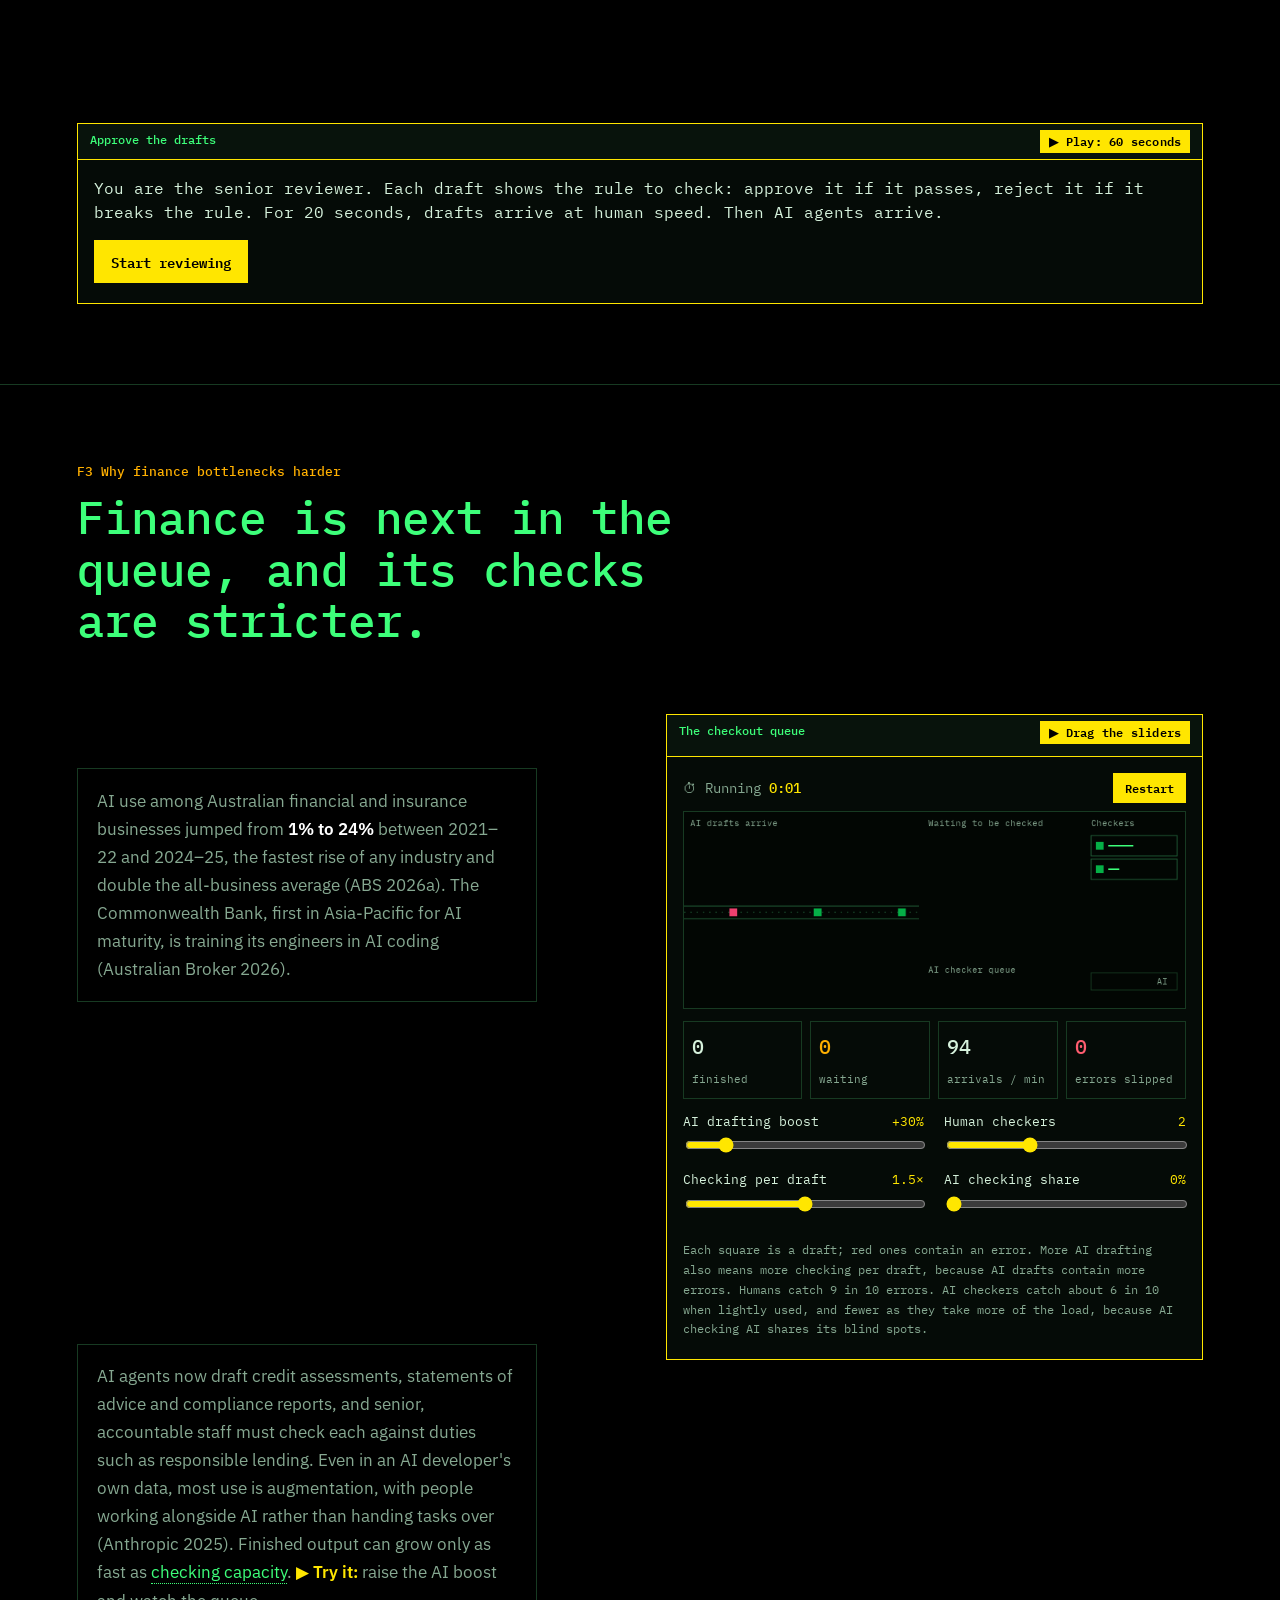
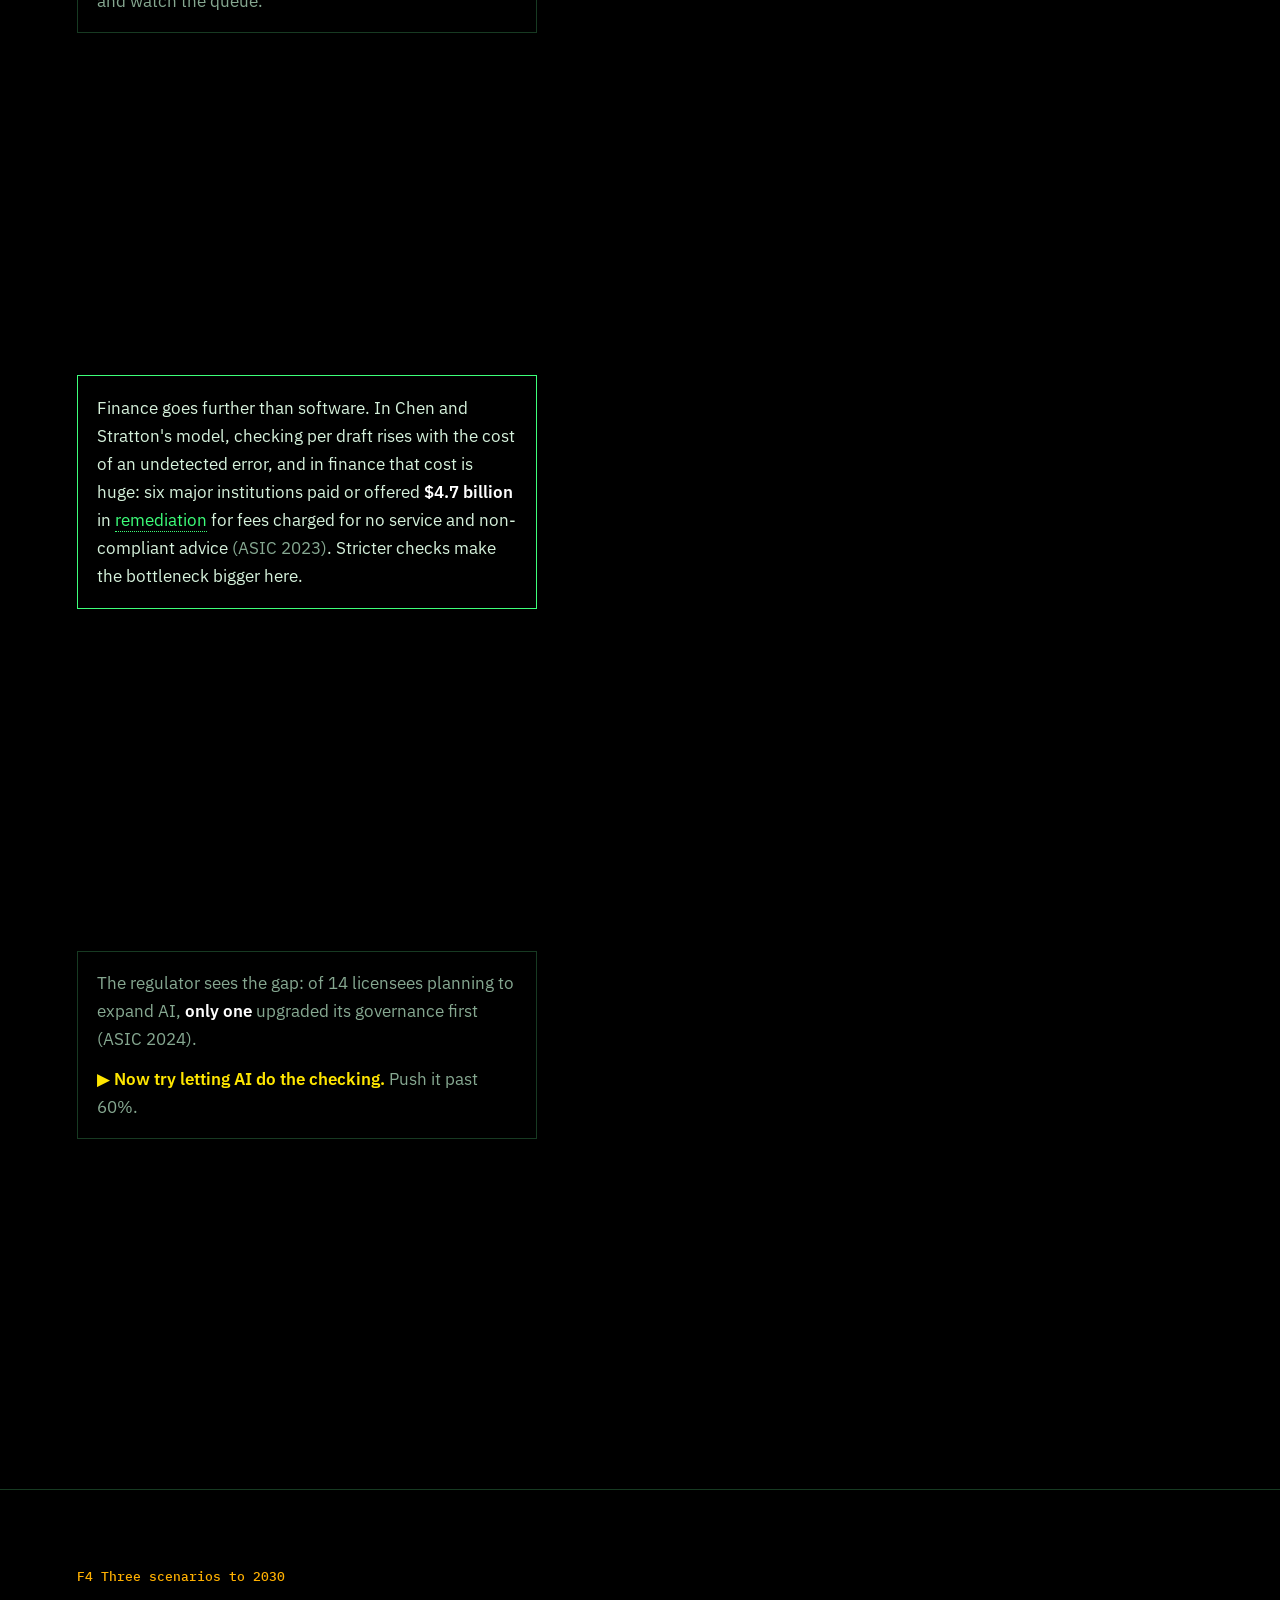
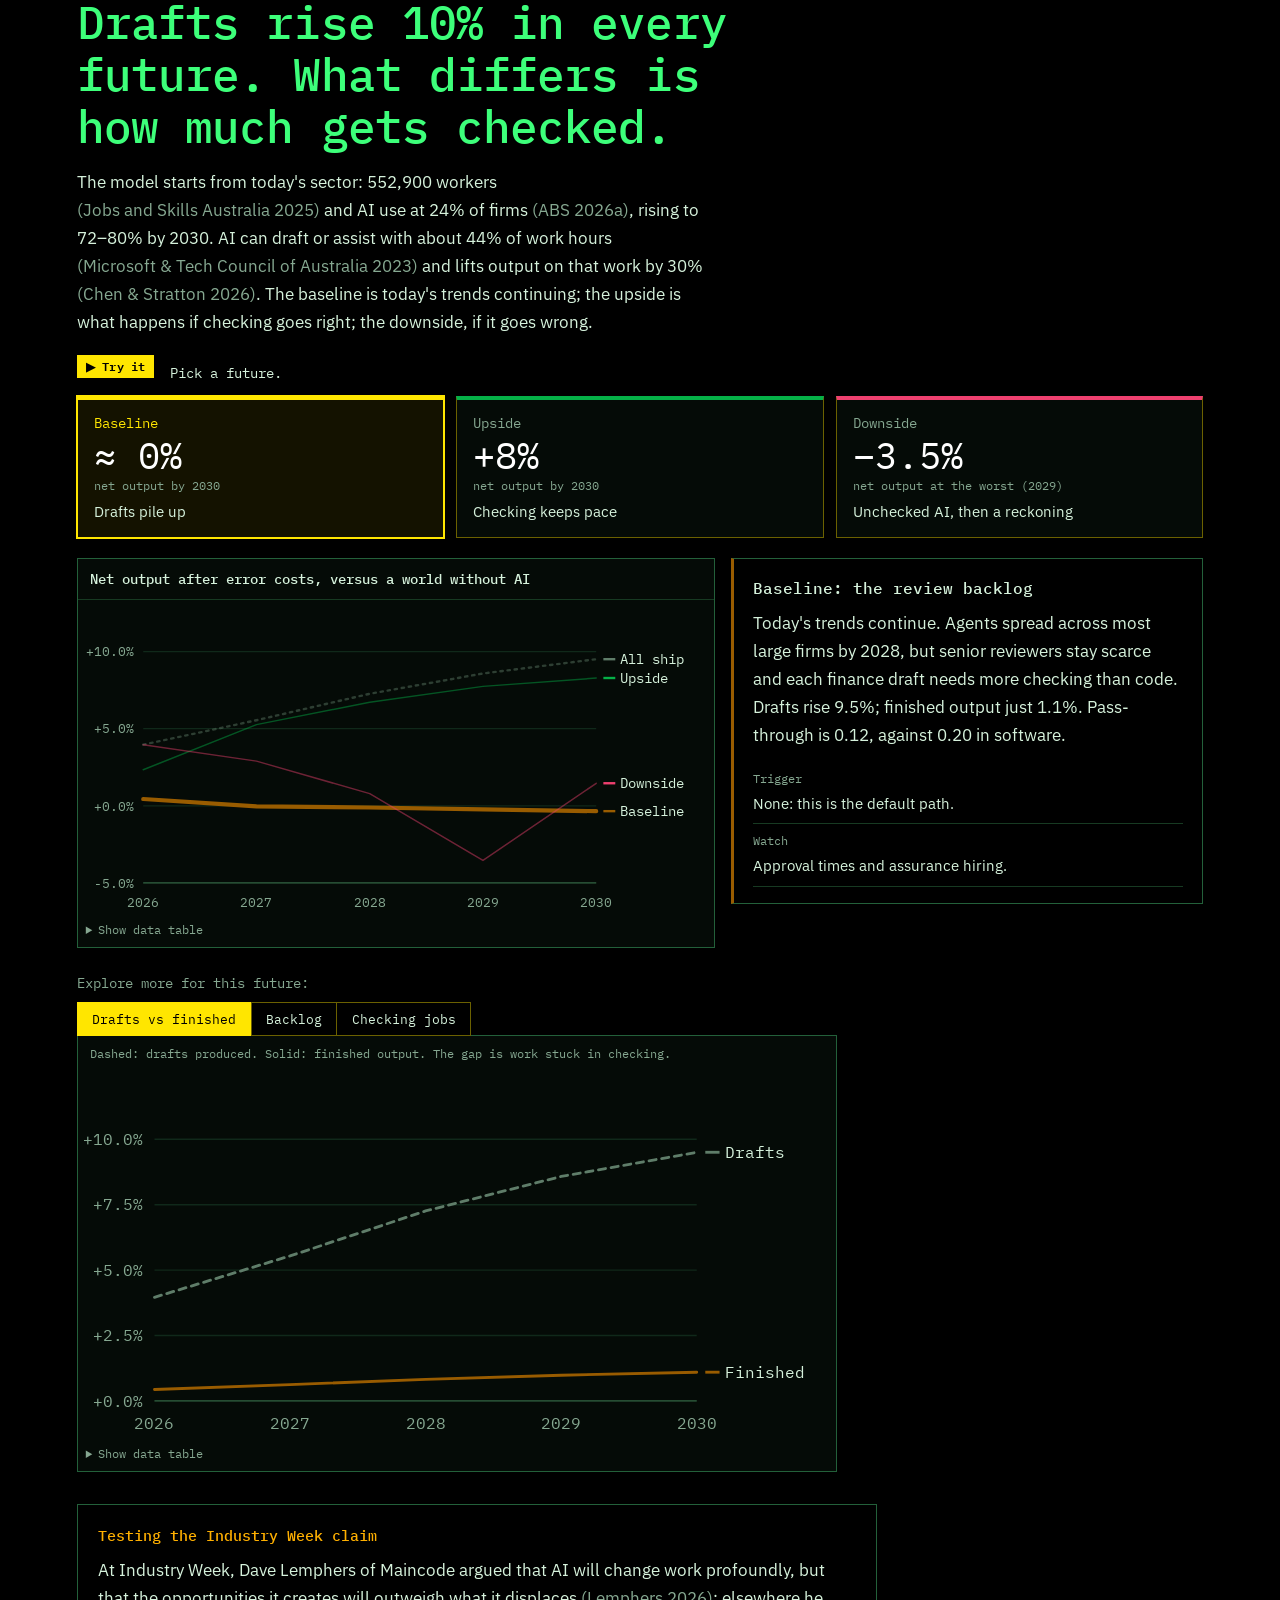
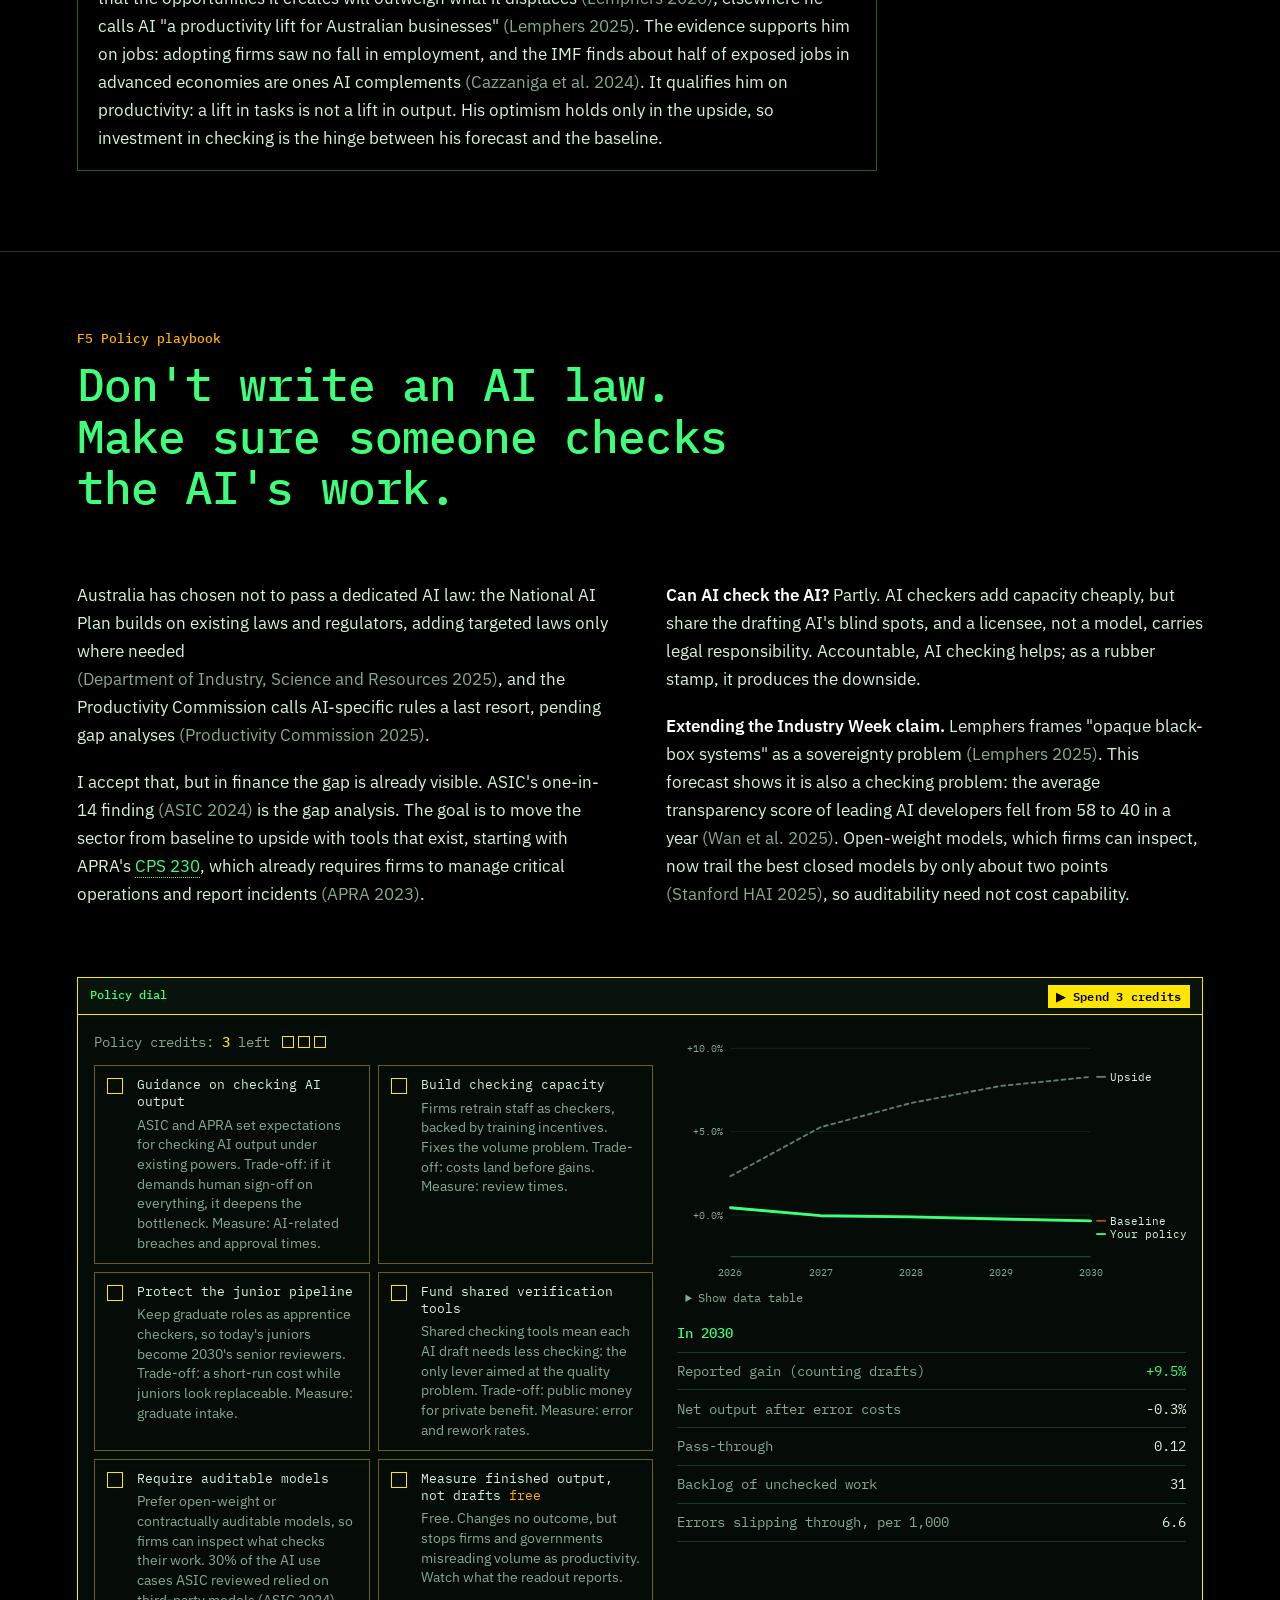
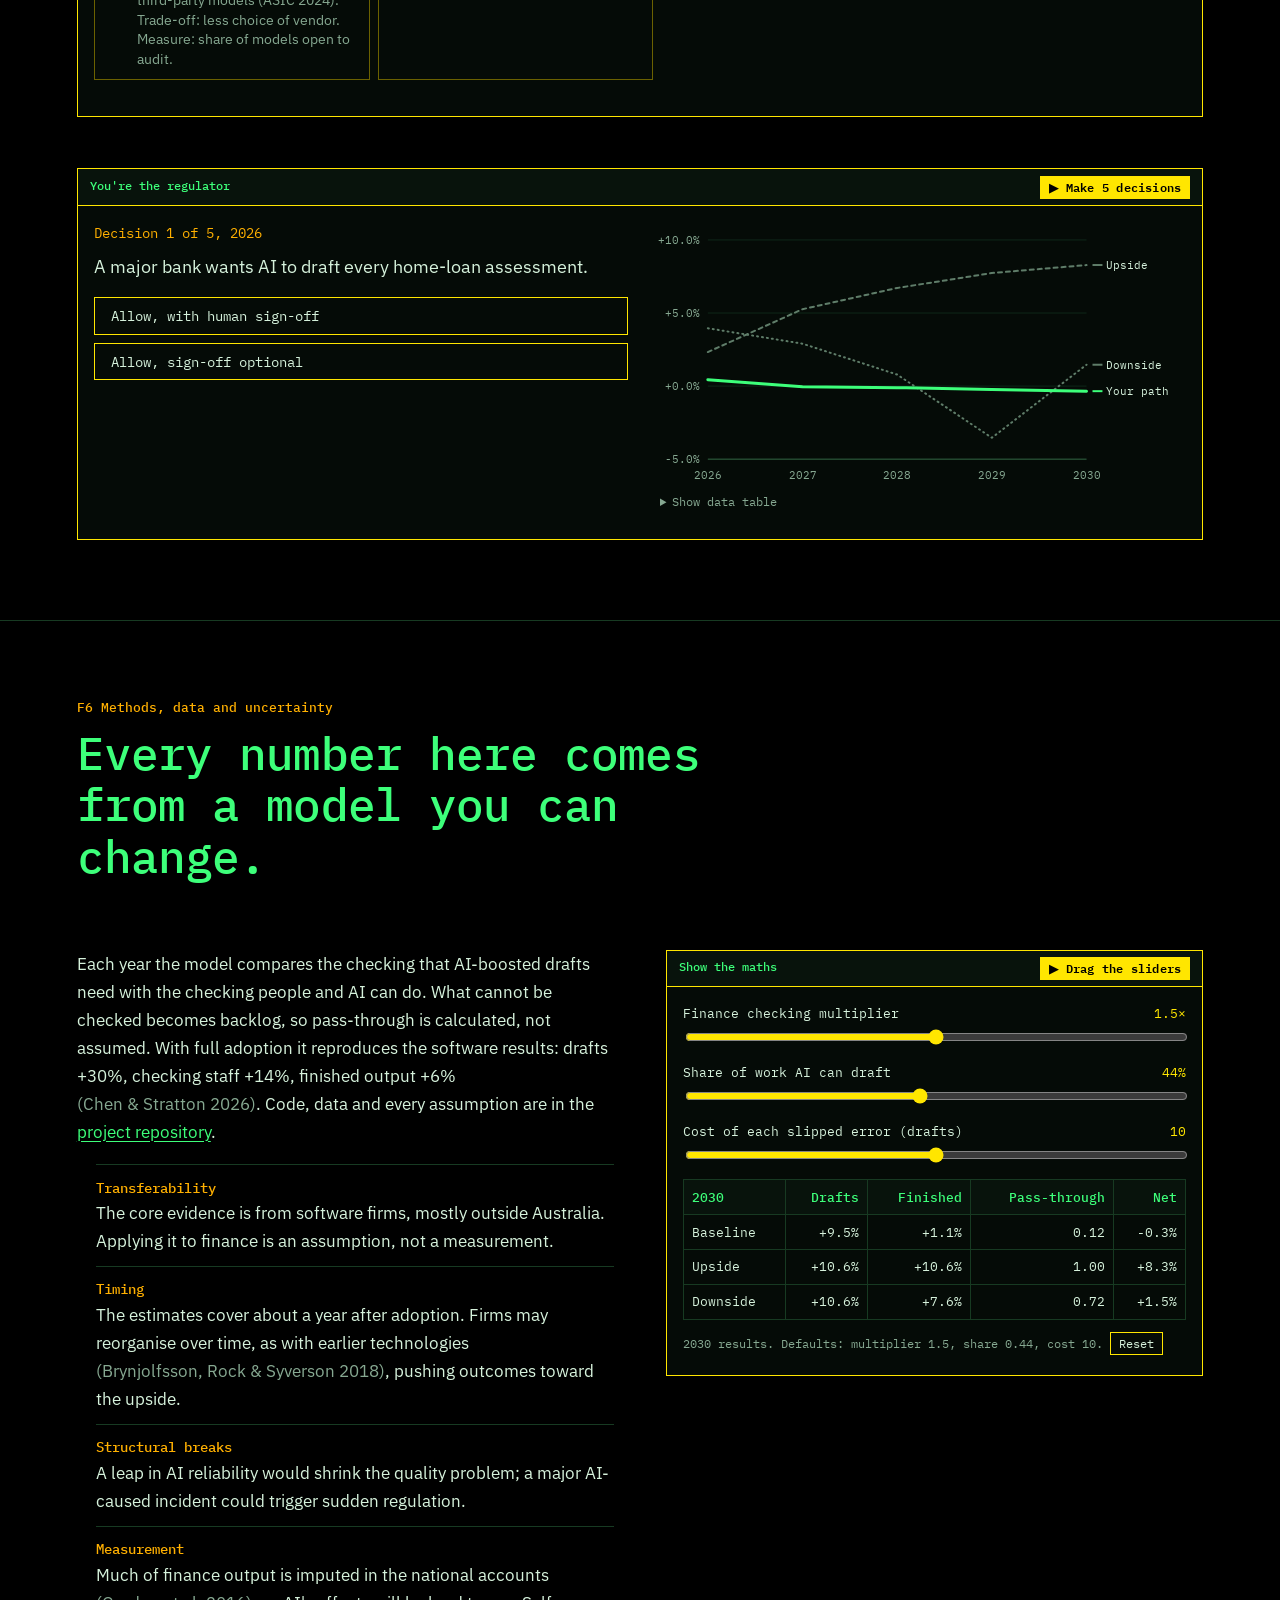
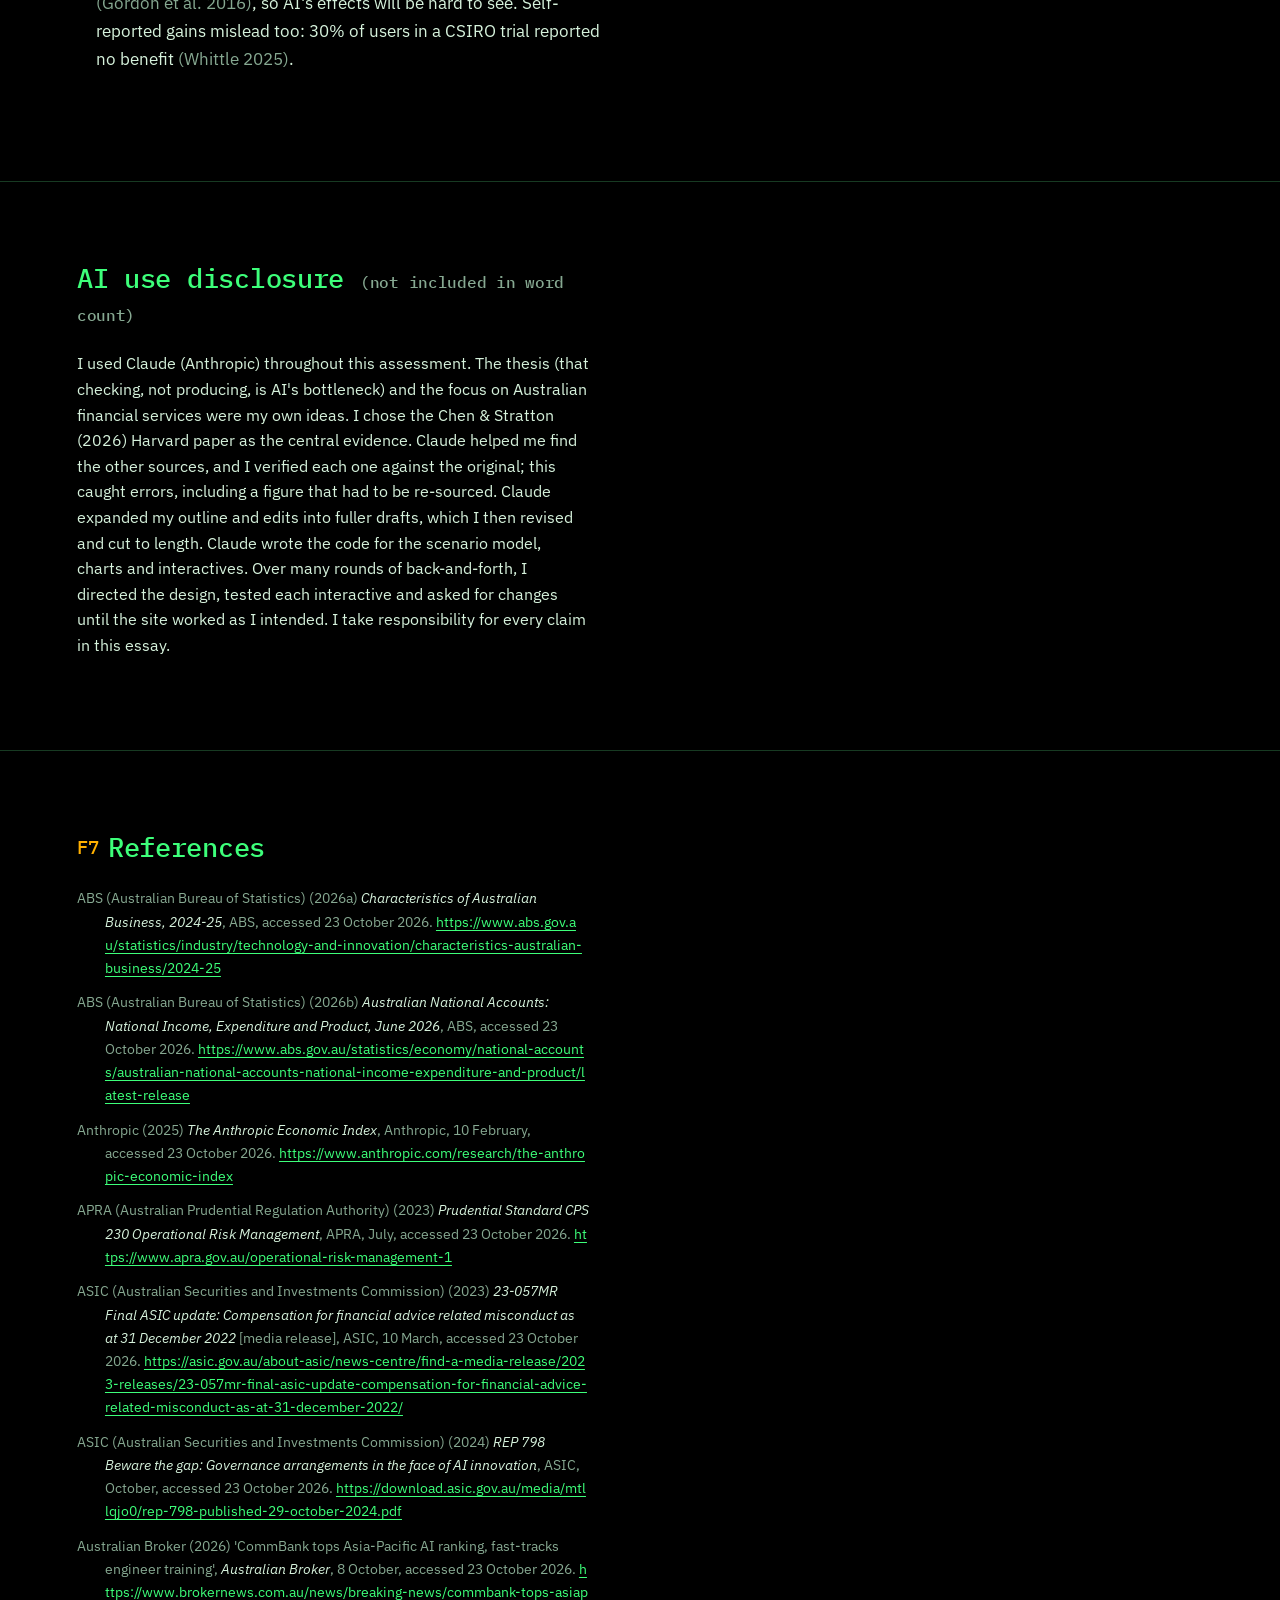
==== commit cf0a0582: "Expand AI use disclosure into its own section; update README and essay-final Co-Authored-By: Claude " ====
--- a/forecast.html
+++ b/forecast.html
@@ -8,7 +8,7 @@
 <link rel="preconnect" href="https://fonts.googleapis.com">
 <link rel="preconnect" href="https://fonts.gstatic.com" crossorigin>
 <link href="https://fonts.googleapis.com/css2?family=IBM+Plex+Mono:wght@400;500;600&family=IBM+Plex+Sans:ital,wght@0,400;0,600;1,400&display=swap" rel="stylesheet">
-<link rel="stylesheet" href="assets/style.css?v=24">
+<link rel="stylesheet" href="assets/style.css?v=25">
 </head>
 <body>
 
@@ -253,7 +253,6 @@
       <li><b>Structural breaks</b>A leap in AI reliability would shrink the quality problem; a major AI-caused incident could trigger sudden regulation.</li>
       <li><b>Measurement</b>Much of finance output is imputed in the national accounts <span class="cite">(Gordon et al. 2016)</span>, so AI's effects will be hard to see. Self-reported gains mislead too: 30% of users in a CSIRO trial reported no benefit <span class="cite">(Whittle 2025)</span>.</li>
     </ul>
-    <p><strong>Use of AI.</strong> I used Claude (Anthropic) to help find and summarise sources, structure the argument, draft text that I then edited, and write the code for the charts and interactives. I checked every figure against its original source.</p>
   </div>
   <div class="panel-wrap">
     <div class="panel">
@@ -270,6 +269,13 @@
 </section>
 
 <!-- F7 ============================================================ -->
+<section class="section section--wide" id="ai-use" data-ticker="AI USE DISCLOSURE | NOT INCLUDED IN WORD COUNT">
+  <div class="prose refs">
+    <h2>AI use disclosure <small style="font-size:0.6em;color:var(--ink-dim)">(not included in word count)</small></h2>
+    <p class="disclosure">I used Claude (Anthropic) throughout this assessment. The thesis (that checking, not producing, is AI's bottleneck) and the focus on Australian financial services were my own ideas. I chose the Chen &amp; Stratton (2026) Harvard paper as the central evidence. Claude helped me find the other sources, and I verified each one against the original; this caught errors, including a figure that had to be re-sourced. Claude expanded my outline and edits into fuller drafts, which I then revised and cut to length. Claude wrote the code for the scenario model, charts and interactives. Over many rounds of back-and-forth, I directed the design, tested each interactive and asked for changes until the site worked as I intended. I take responsibility for every claim in this essay.</p>
+  </div>
+</section>
+
 <section class="section section--wide" id="references" data-ticker="24 SOURCES | RMIT HARVARD | DATA: ABS, JOBS AND SKILLS AUSTRALIA, ASIC, PRODUCTIVITY COMMISSION">
   <div class="prose refs">
     <h2><span class="fk">F7</span>References</h2>
@@ -304,8 +310,8 @@
 
 <footer>Built with plain HTML, CSS and JavaScript. Model and data: see README in the repository.</footer>
 
-<script src="assets/model.js?v=24"></script>
-<script src="assets/app.js?v=24"></script>
-<script src="assets/modules.js?v=24"></script>
+<script src="assets/model.js?v=25"></script>
+<script src="assets/app.js?v=25"></script>
+<script src="assets/modules.js?v=25"></script>
 </body>
 </html>
--- a/assets/style.css
+++ b/assets/style.css
@@ -550,3 +550,6 @@
 .game__segs span::before { content: ""; display: block; height: 8px; background: #0b1a10; border: 1px solid var(--rule-strong); grid-row: 1; grid-column: 1; }
 .game__segs i { position: static; display: block; height: 8px; grid-row: 1; grid-column: 1; opacity: 1; }
 .game__segs b { mix-blend-mode: normal; line-height: 1.2; padding: 0; font-size: 0.72rem; color: var(--ink-dim); grid-row: 2; }
+
+/* AI use disclosure: normal paragraph, not a hanging-indent reference */
+.refs p.disclosure { padding-left: 0; text-indent: 0; color: var(--ink); font-size: 1rem; line-height: 1.6; }
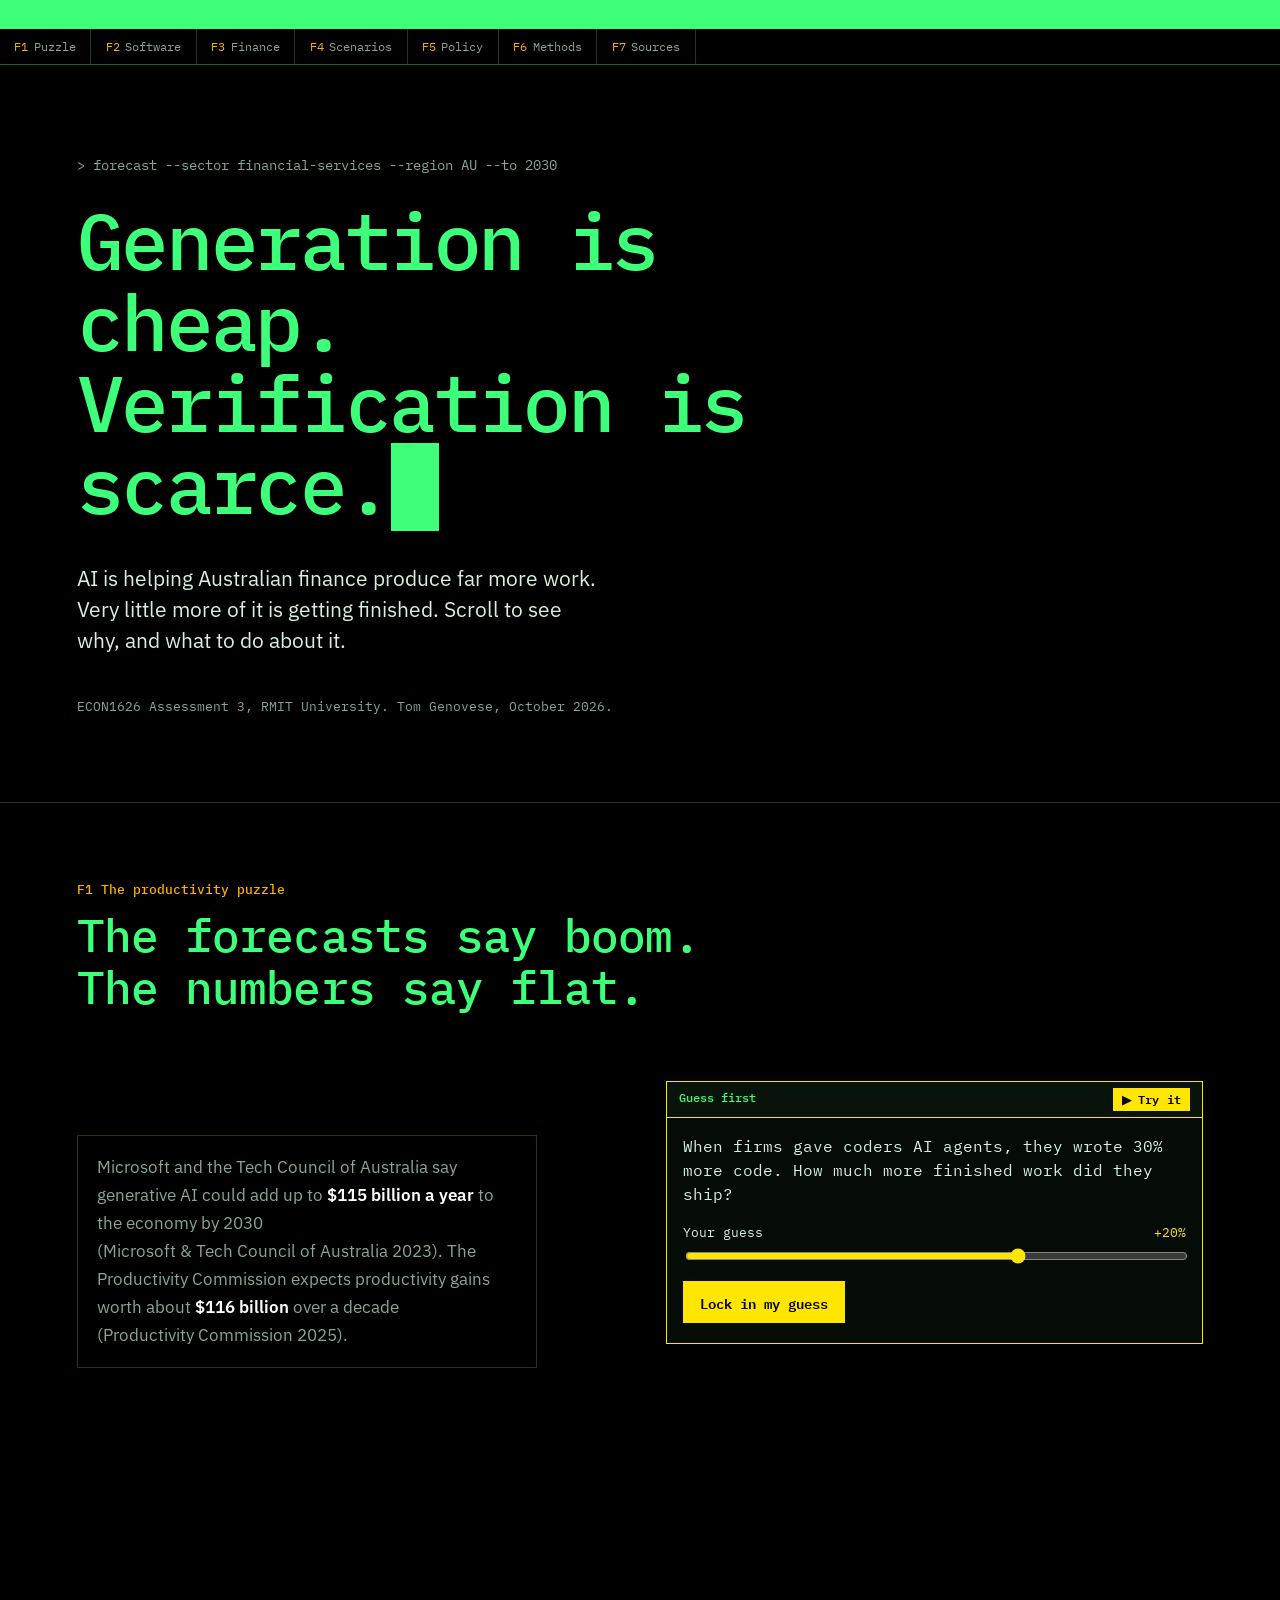
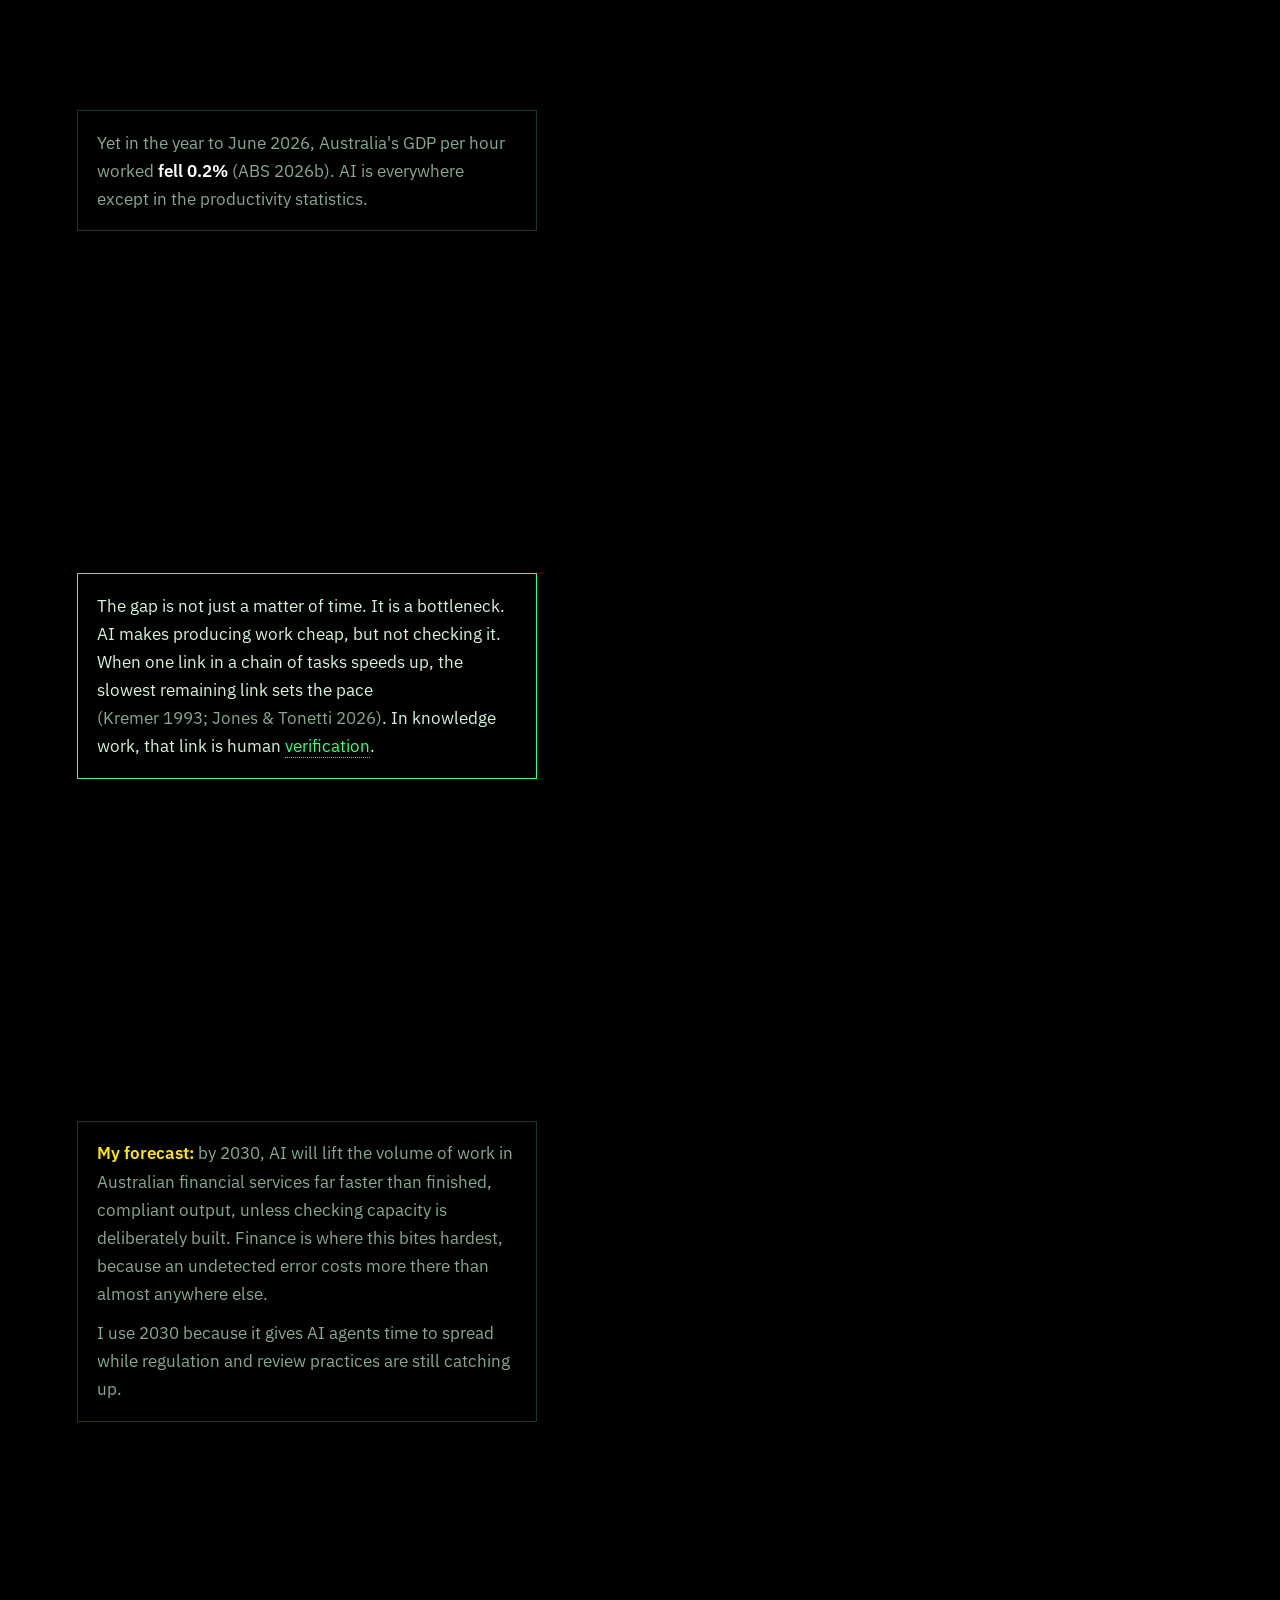
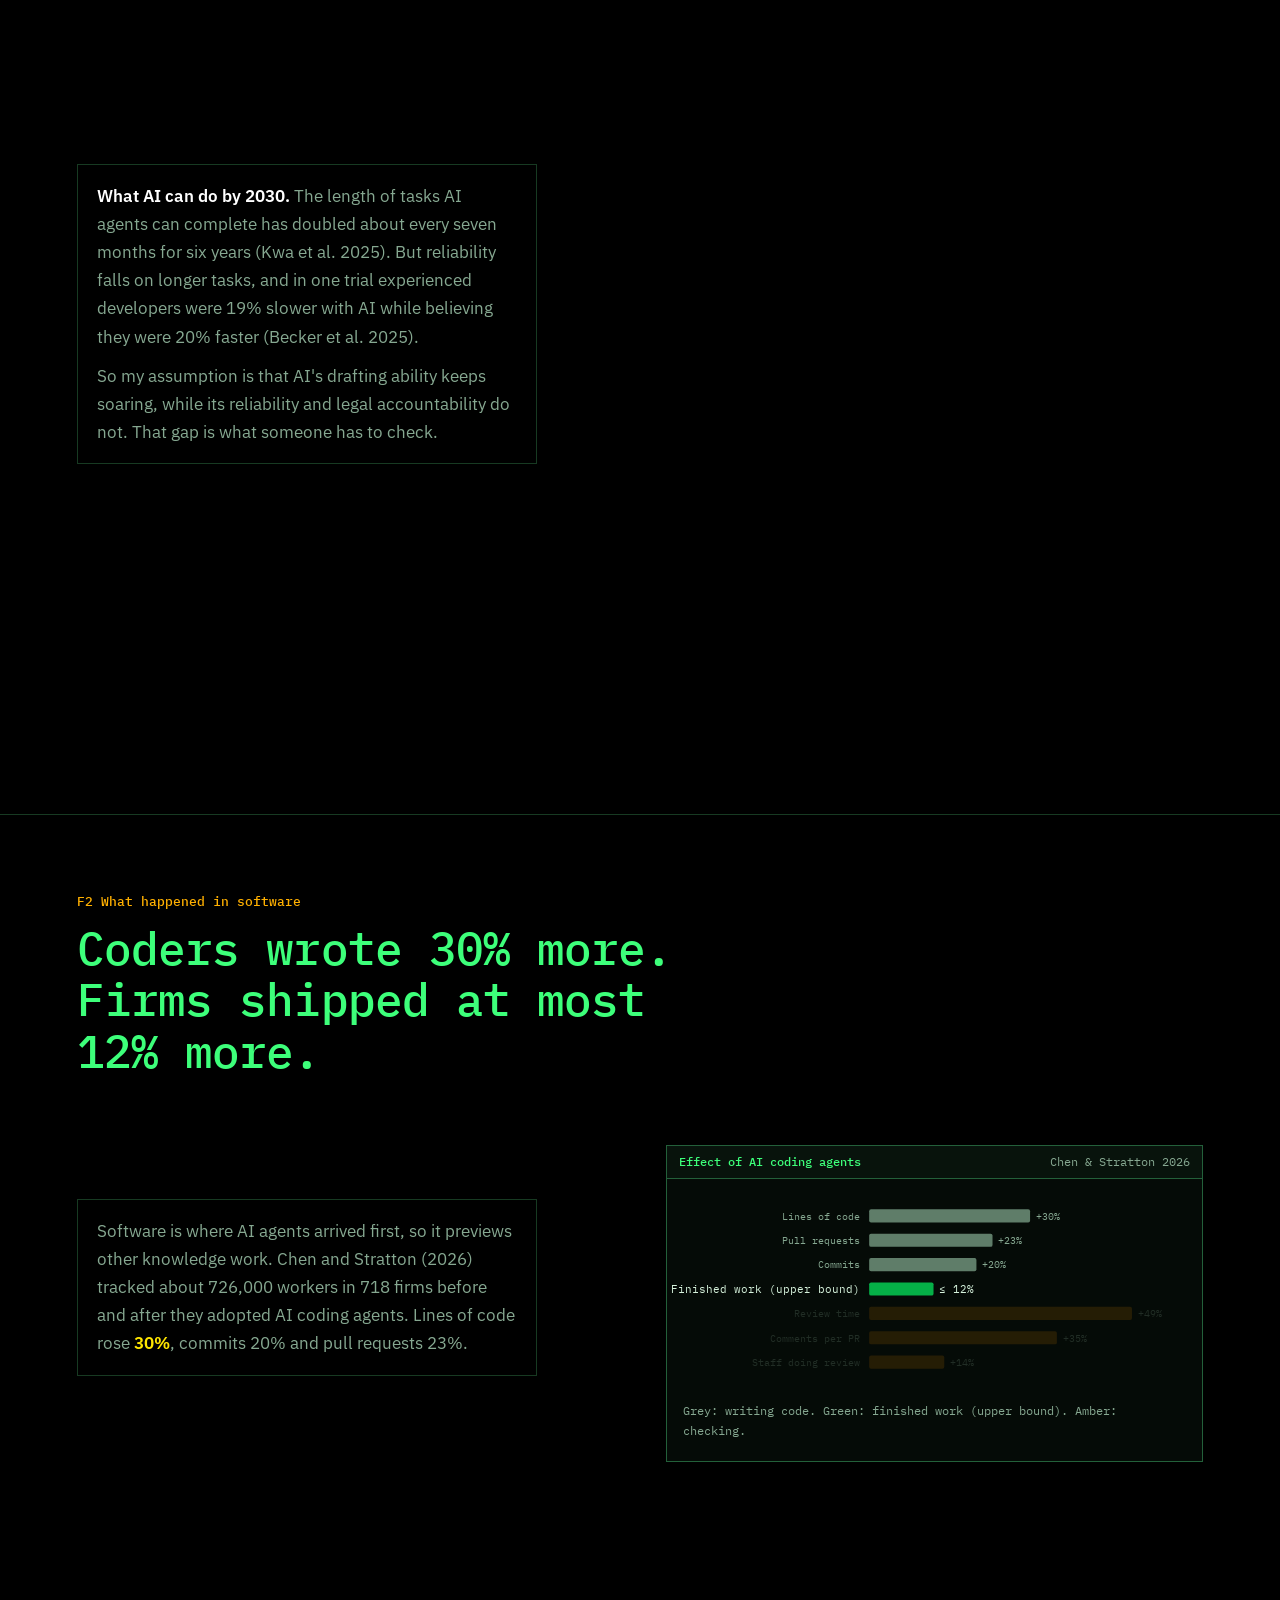
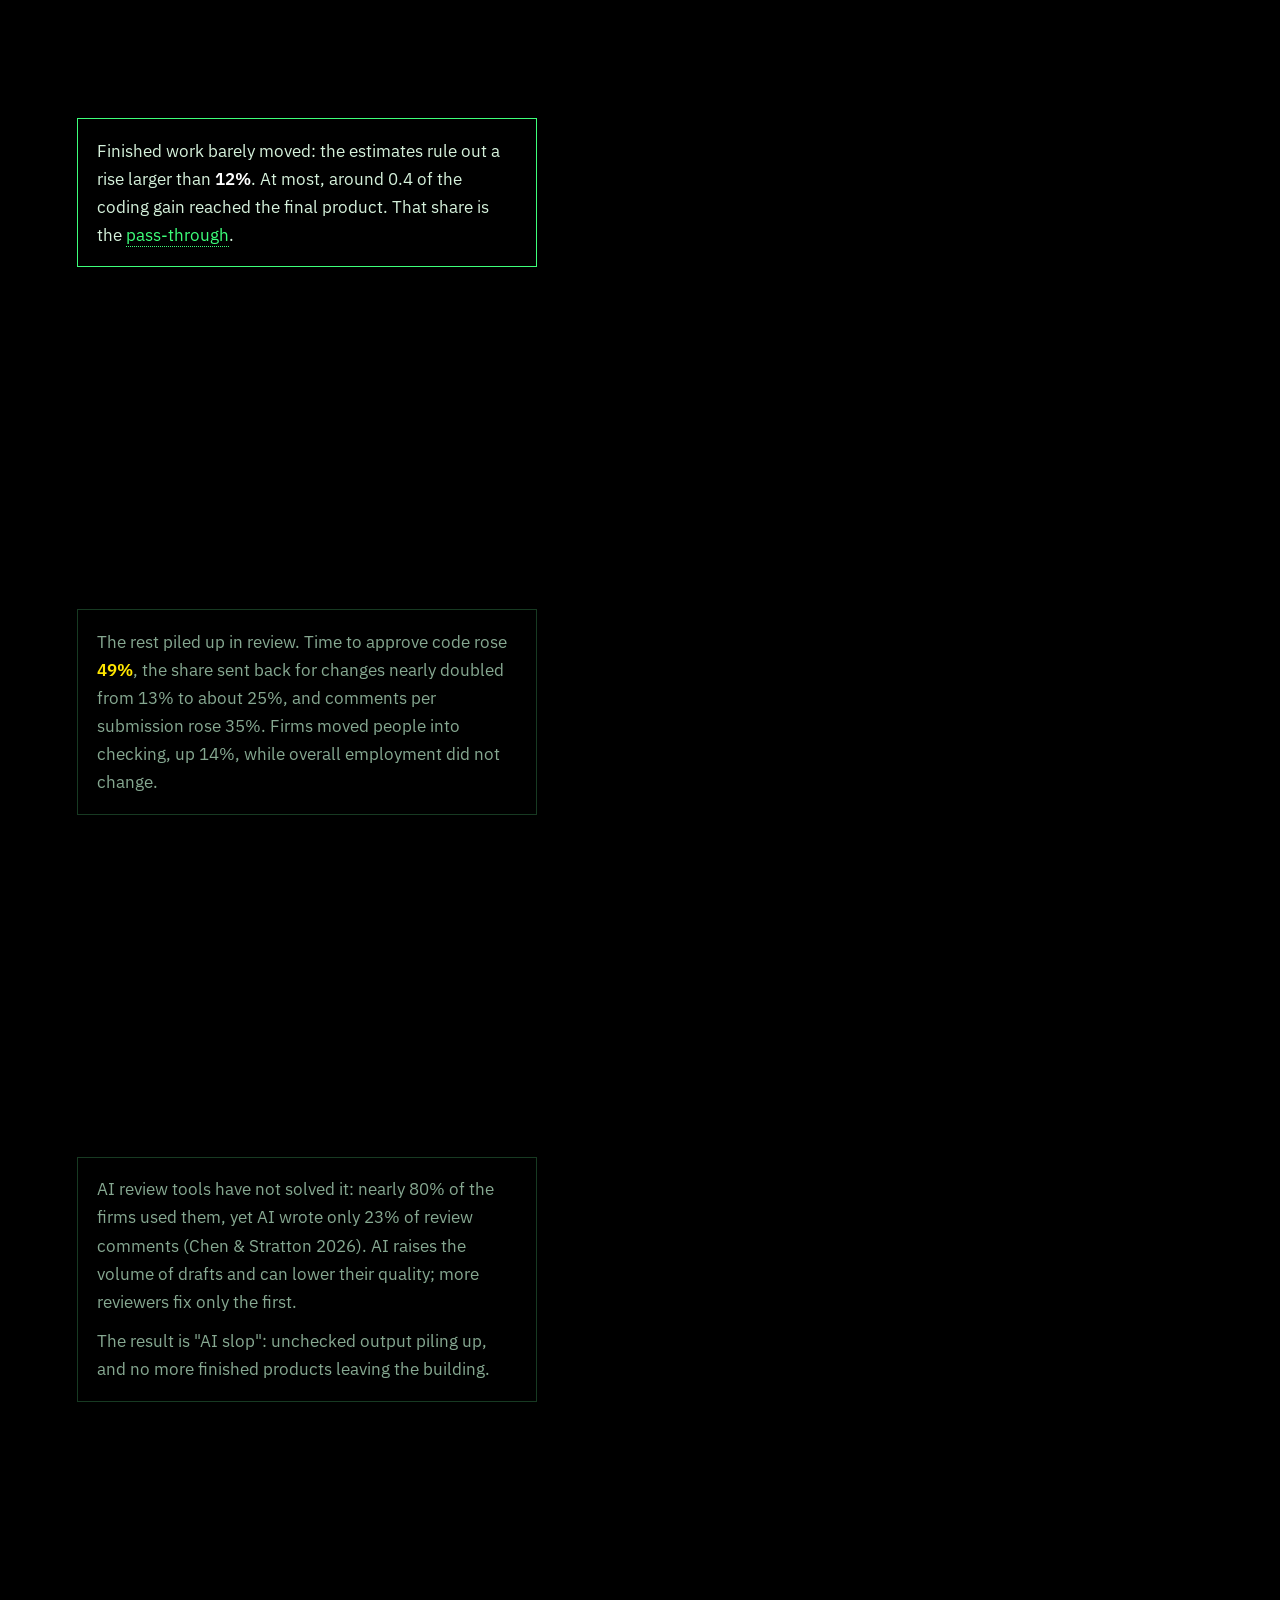
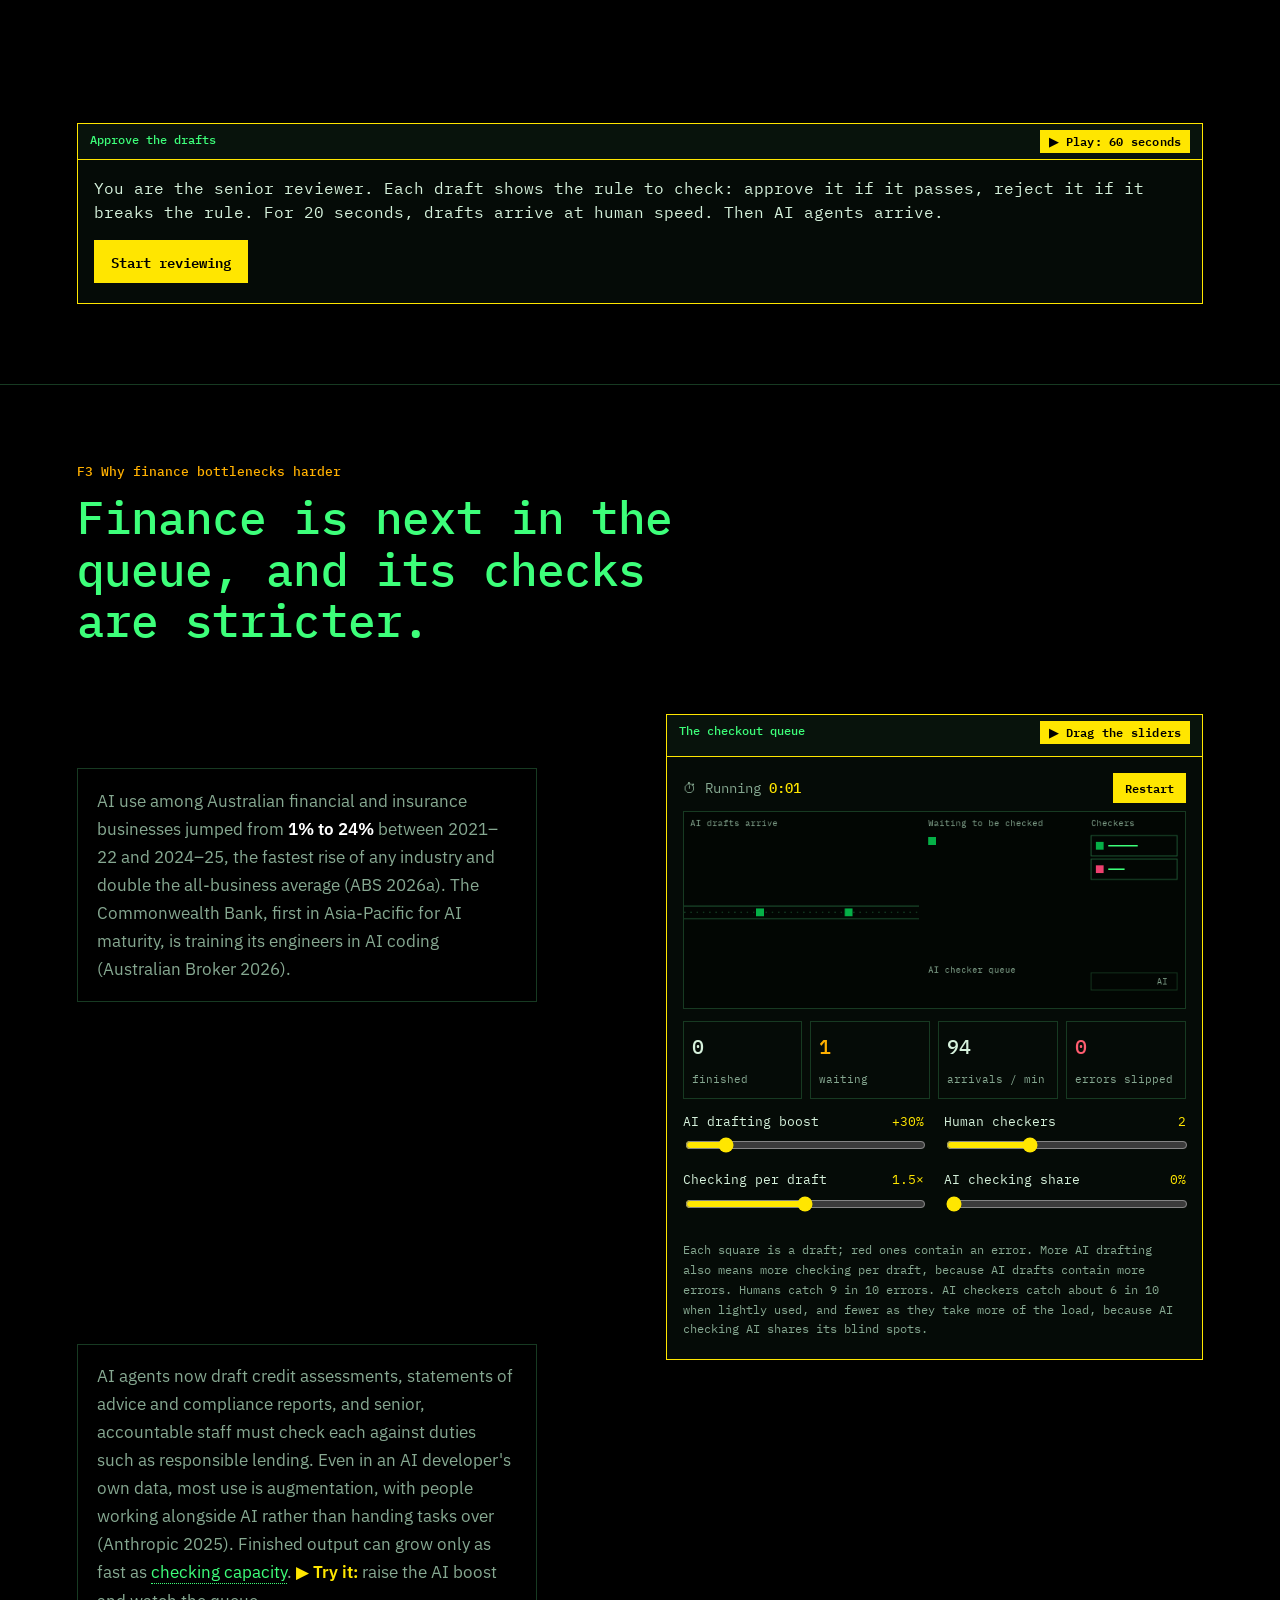
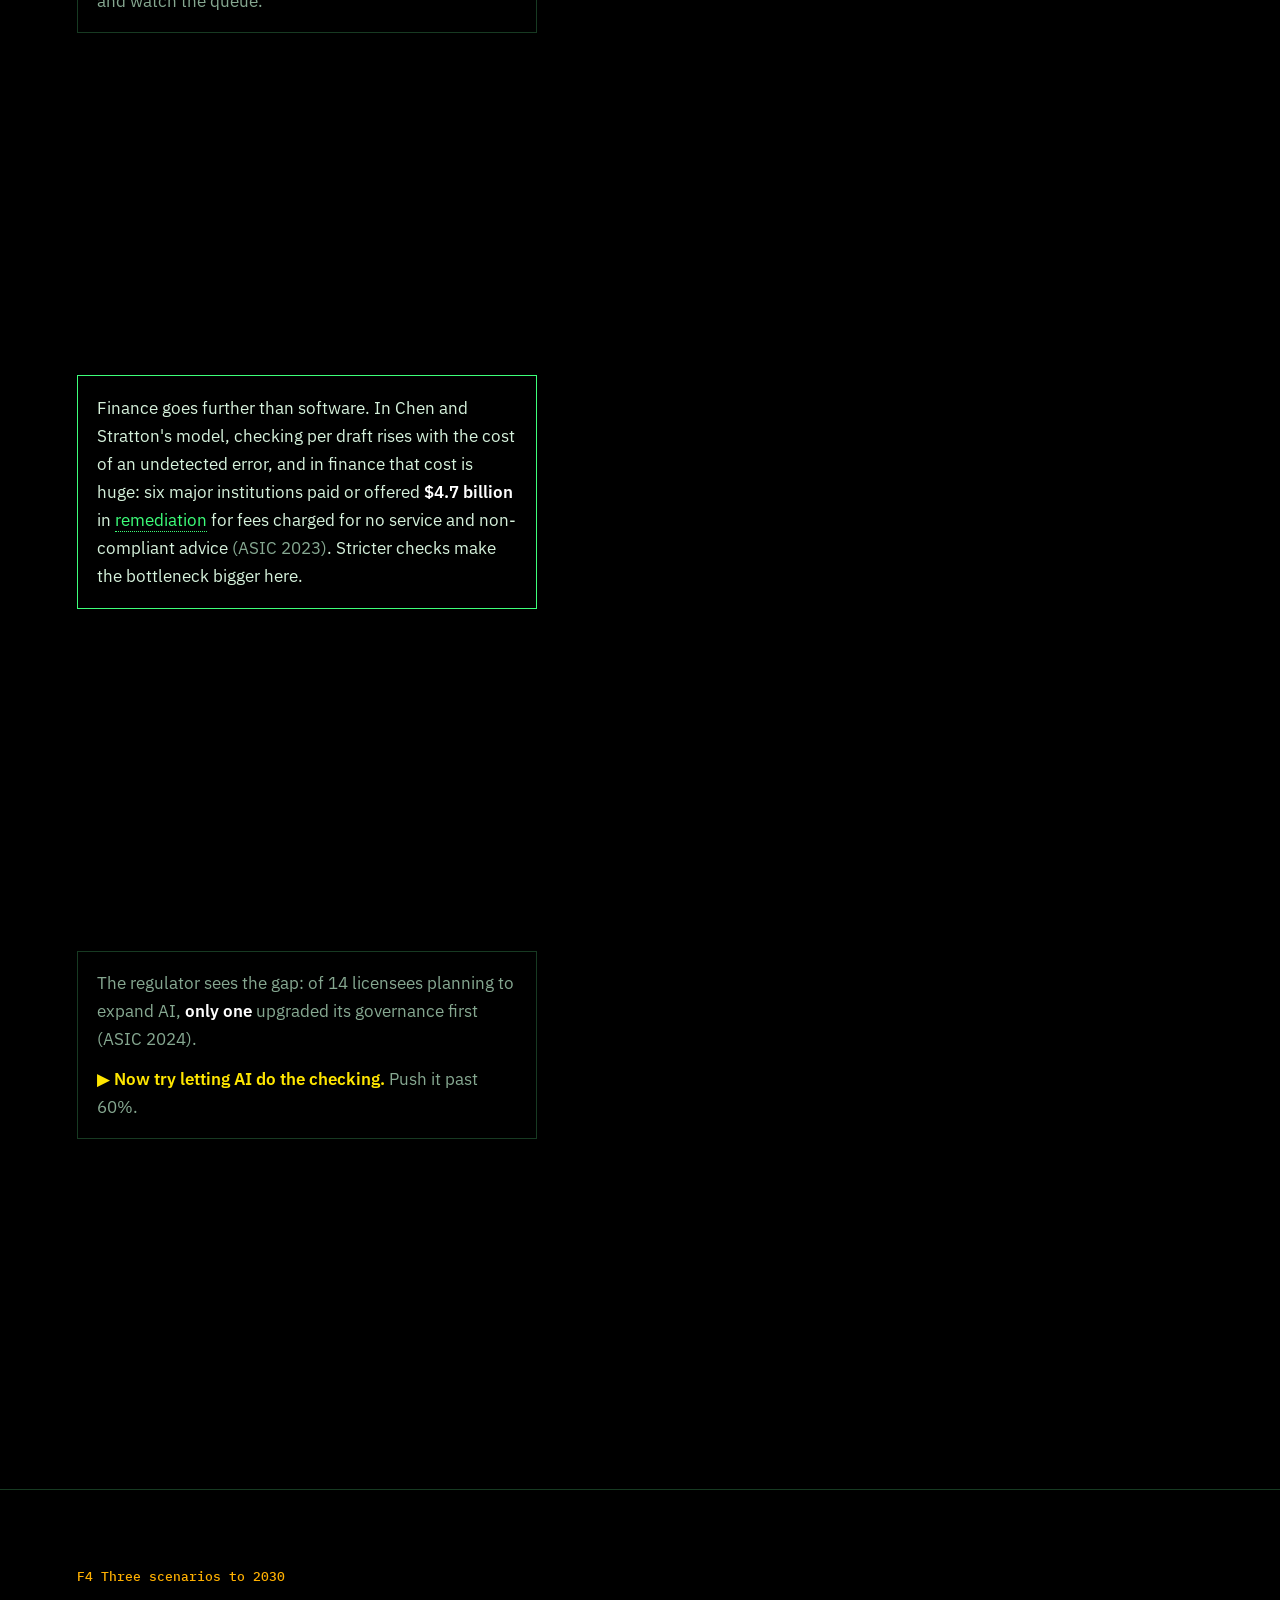
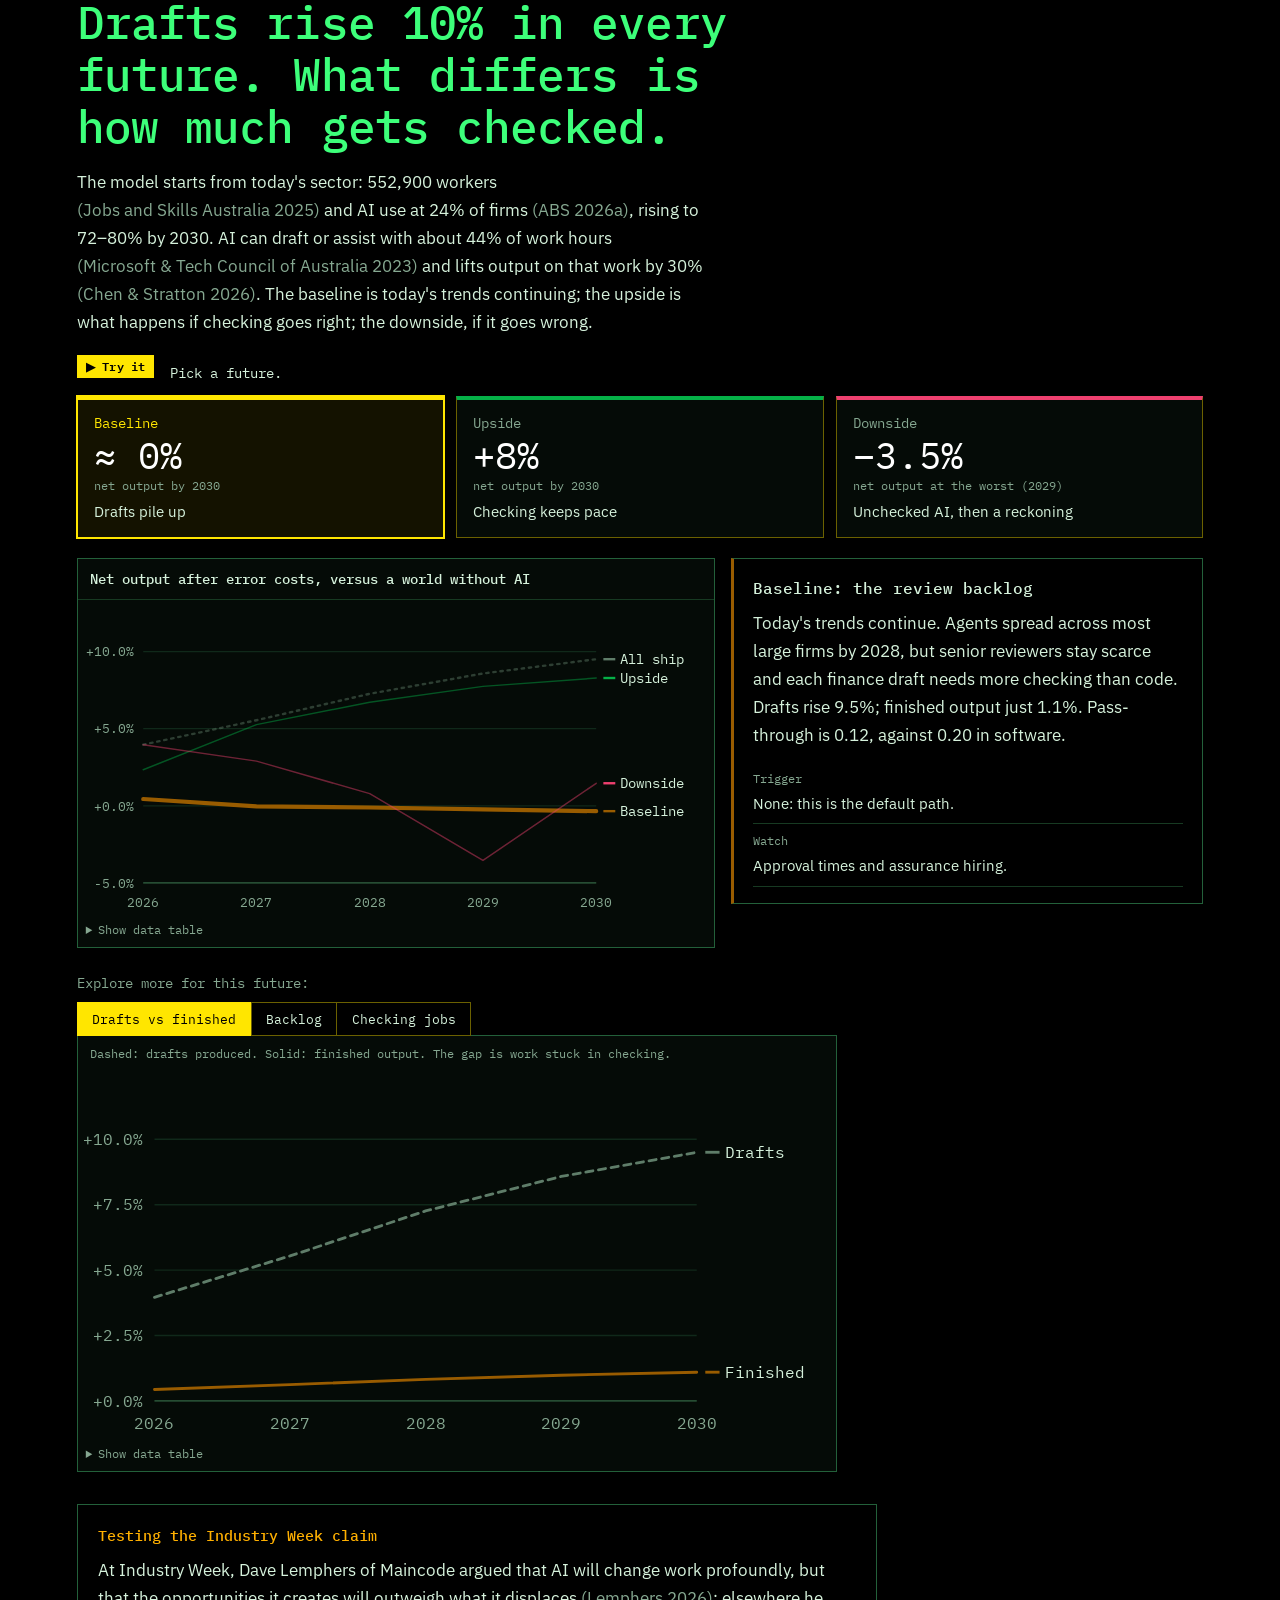
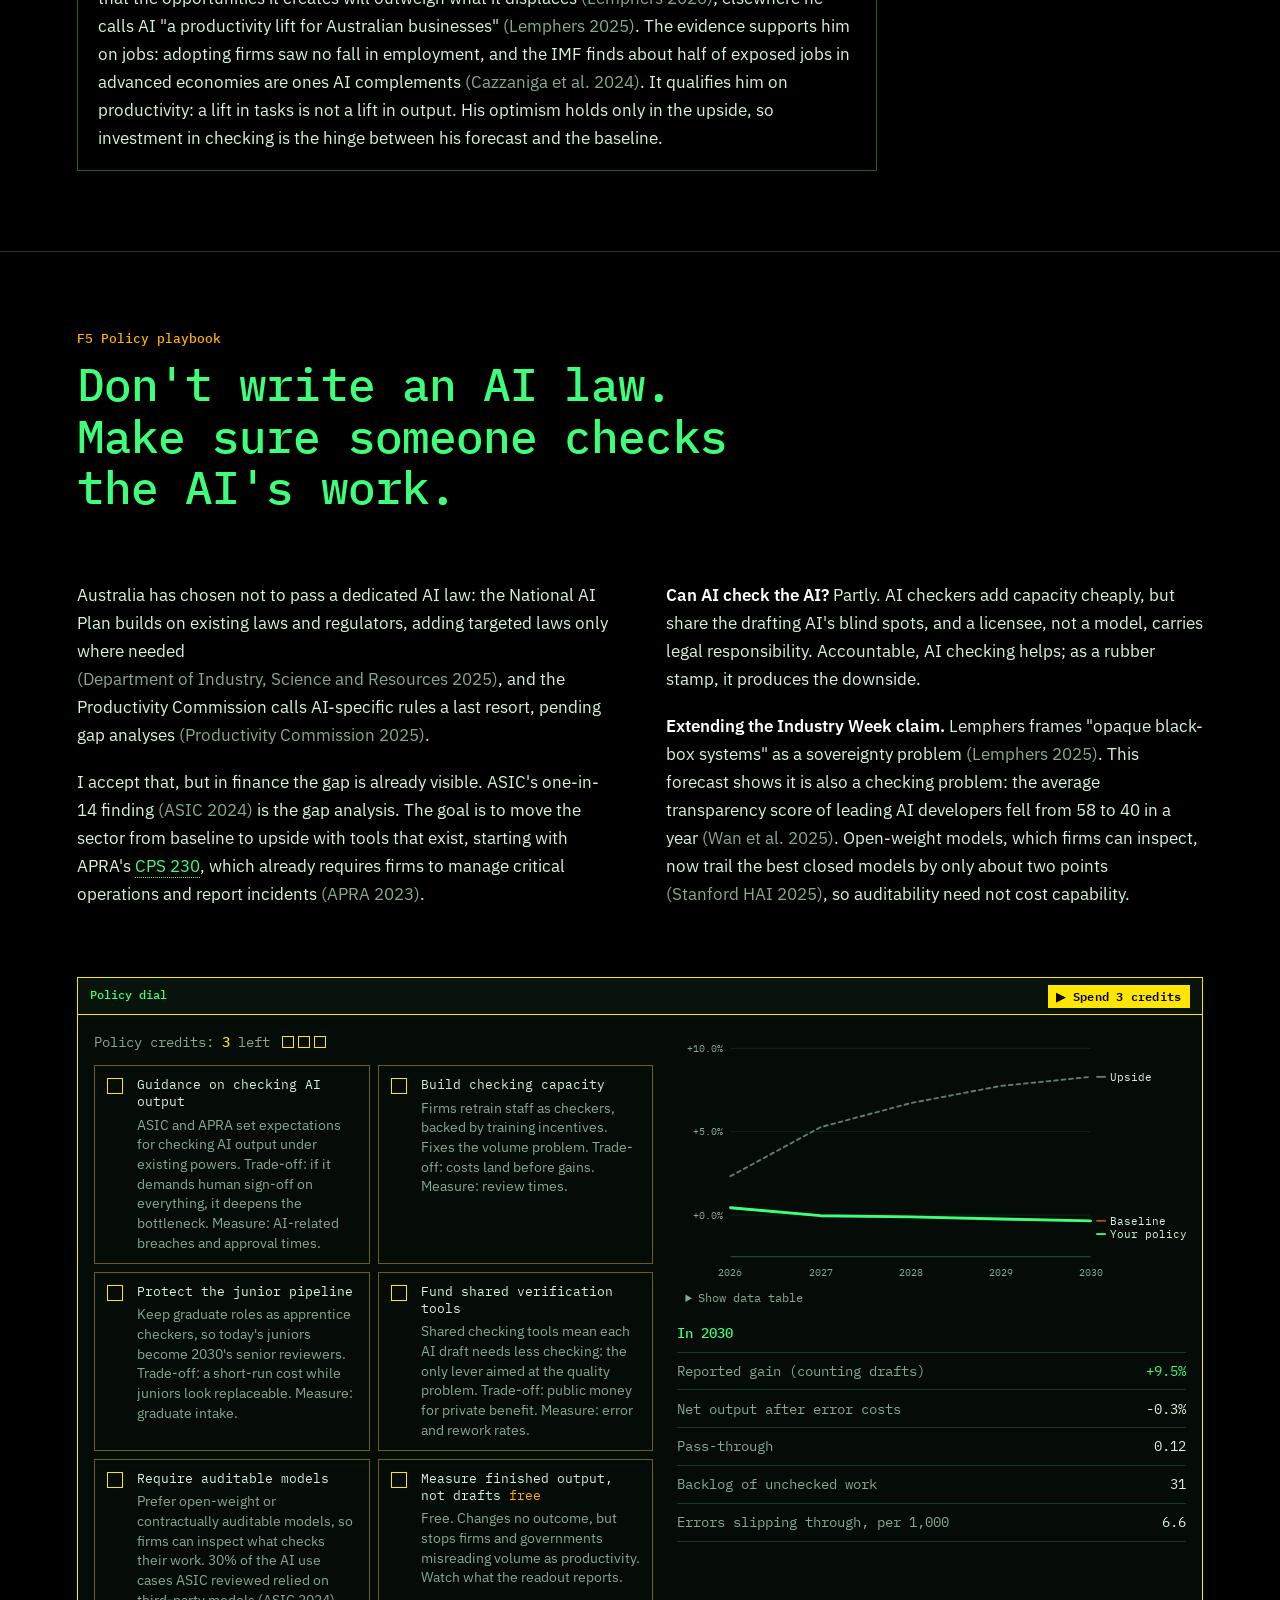
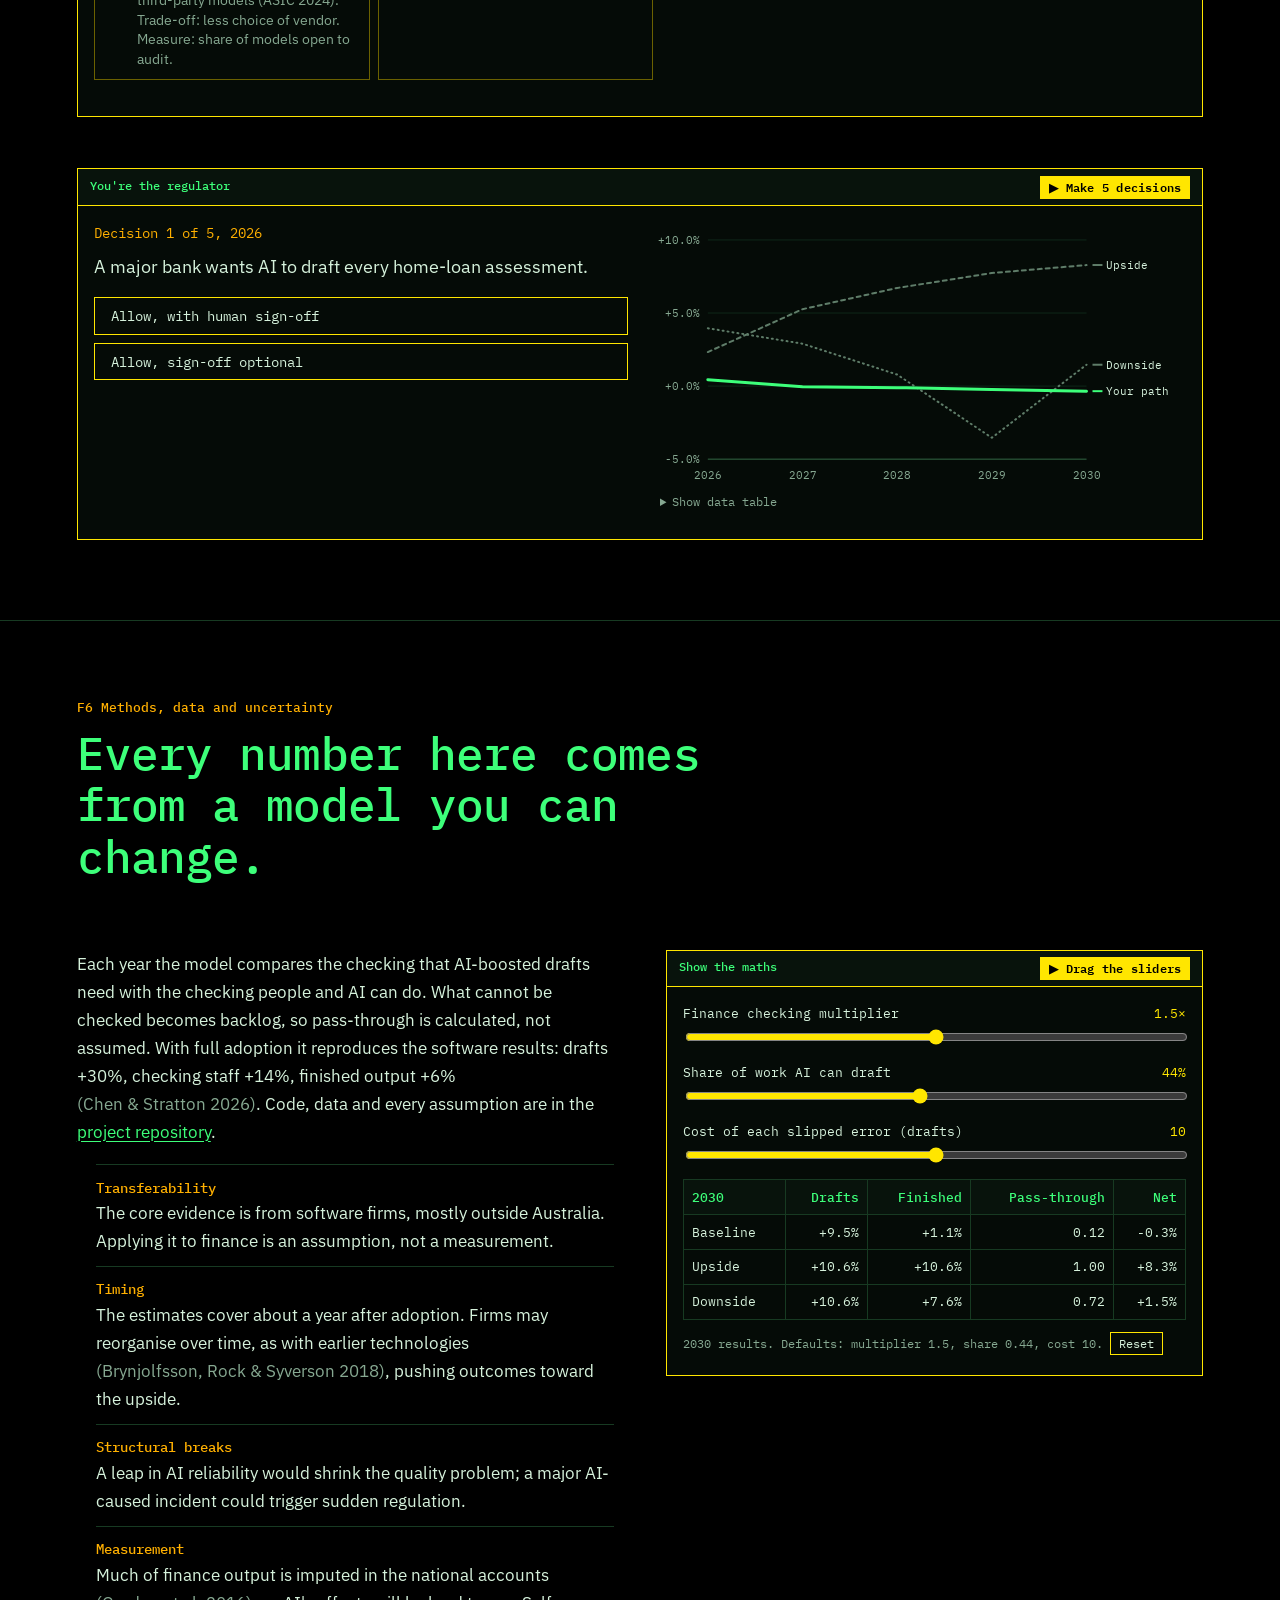
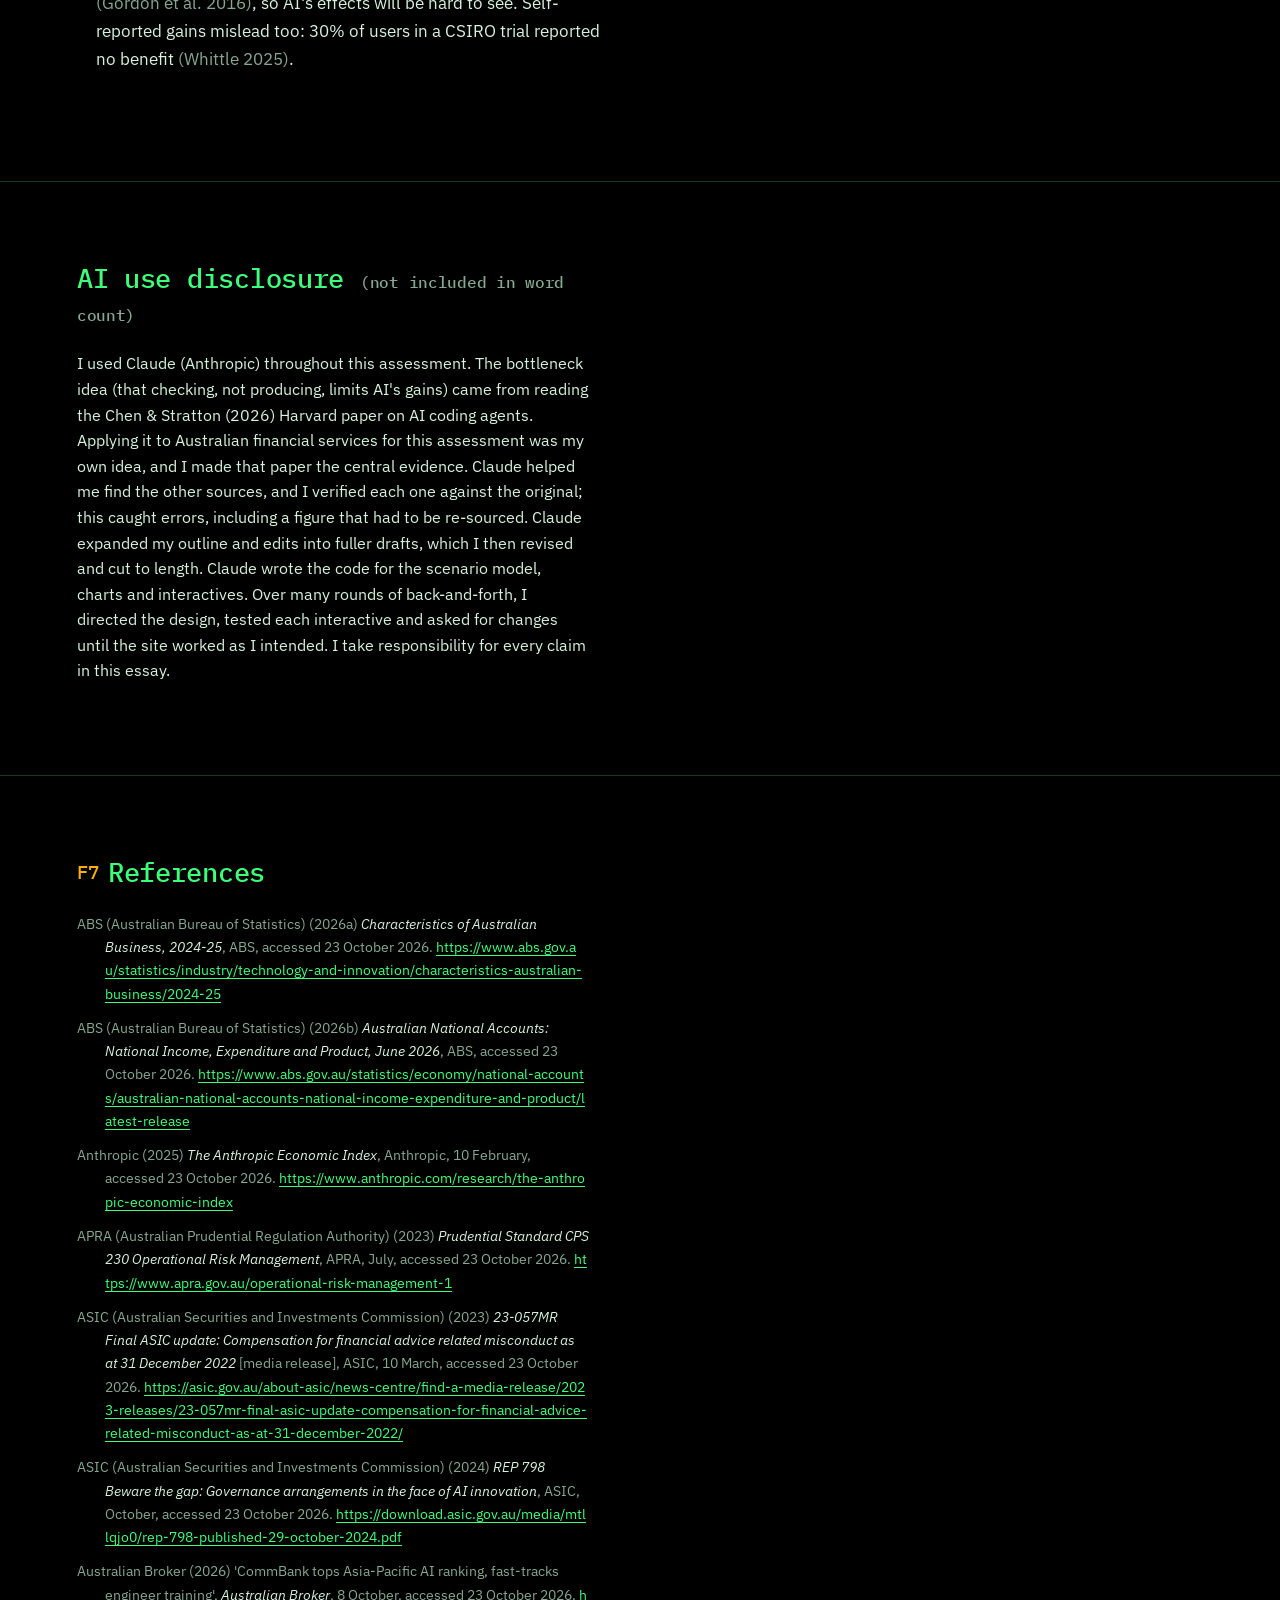
==== commit 2e5f90e0: "AI use disclosure: credit the bottleneck idea to the Harvard paper Co-Authored-By: Claude Opus 5.5 <" ====
--- a/forecast.html
+++ b/forecast.html
@@ -272,7 +272,7 @@
 <section class="section section--wide" id="ai-use" data-ticker="AI USE DISCLOSURE | NOT INCLUDED IN WORD COUNT">
   <div class="prose refs">
     <h2>AI use disclosure <small style="font-size:0.6em;color:var(--ink-dim)">(not included in word count)</small></h2>
-    <p class="disclosure">I used Claude (Anthropic) throughout this assessment. The thesis (that checking, not producing, is AI's bottleneck) and the focus on Australian financial services were my own ideas. I chose the Chen &amp; Stratton (2026) Harvard paper as the central evidence. Claude helped me find the other sources, and I verified each one against the original; this caught errors, including a figure that had to be re-sourced. Claude expanded my outline and edits into fuller drafts, which I then revised and cut to length. Claude wrote the code for the scenario model, charts and interactives. Over many rounds of back-and-forth, I directed the design, tested each interactive and asked for changes until the site worked as I intended. I take responsibility for every claim in this essay.</p>
+    <p class="disclosure">I used Claude (Anthropic) throughout this assessment. The bottleneck idea (that checking, not producing, limits AI's gains) came from reading the Chen &amp; Stratton (2026) Harvard paper on AI coding agents. Applying it to Australian financial services for this assessment was my own idea, and I made that paper the central evidence. Claude helped me find the other sources, and I verified each one against the original; this caught errors, including a figure that had to be re-sourced. Claude expanded my outline and edits into fuller drafts, which I then revised and cut to length. Claude wrote the code for the scenario model, charts and interactives. Over many rounds of back-and-forth, I directed the design, tested each interactive and asked for changes until the site worked as I intended. I take responsibility for every claim in this essay.</p>
   </div>
 </section>
 
